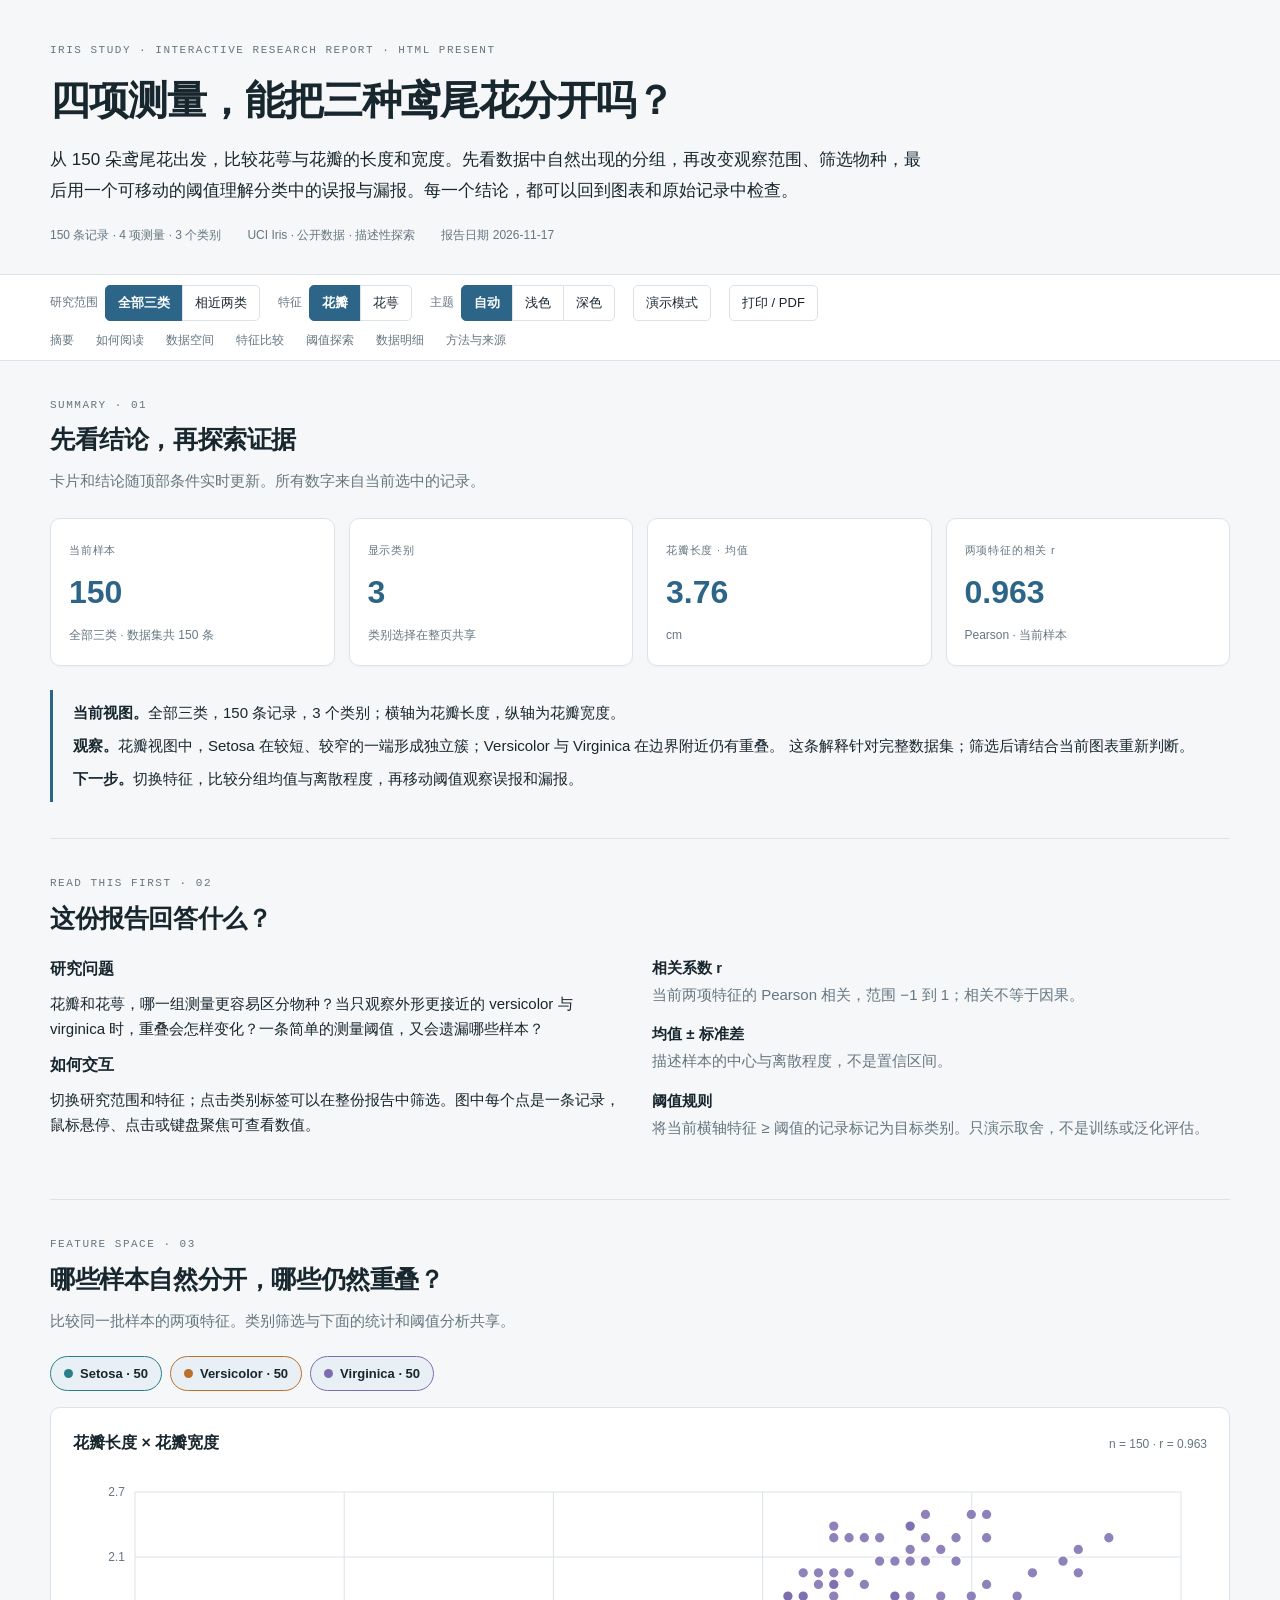
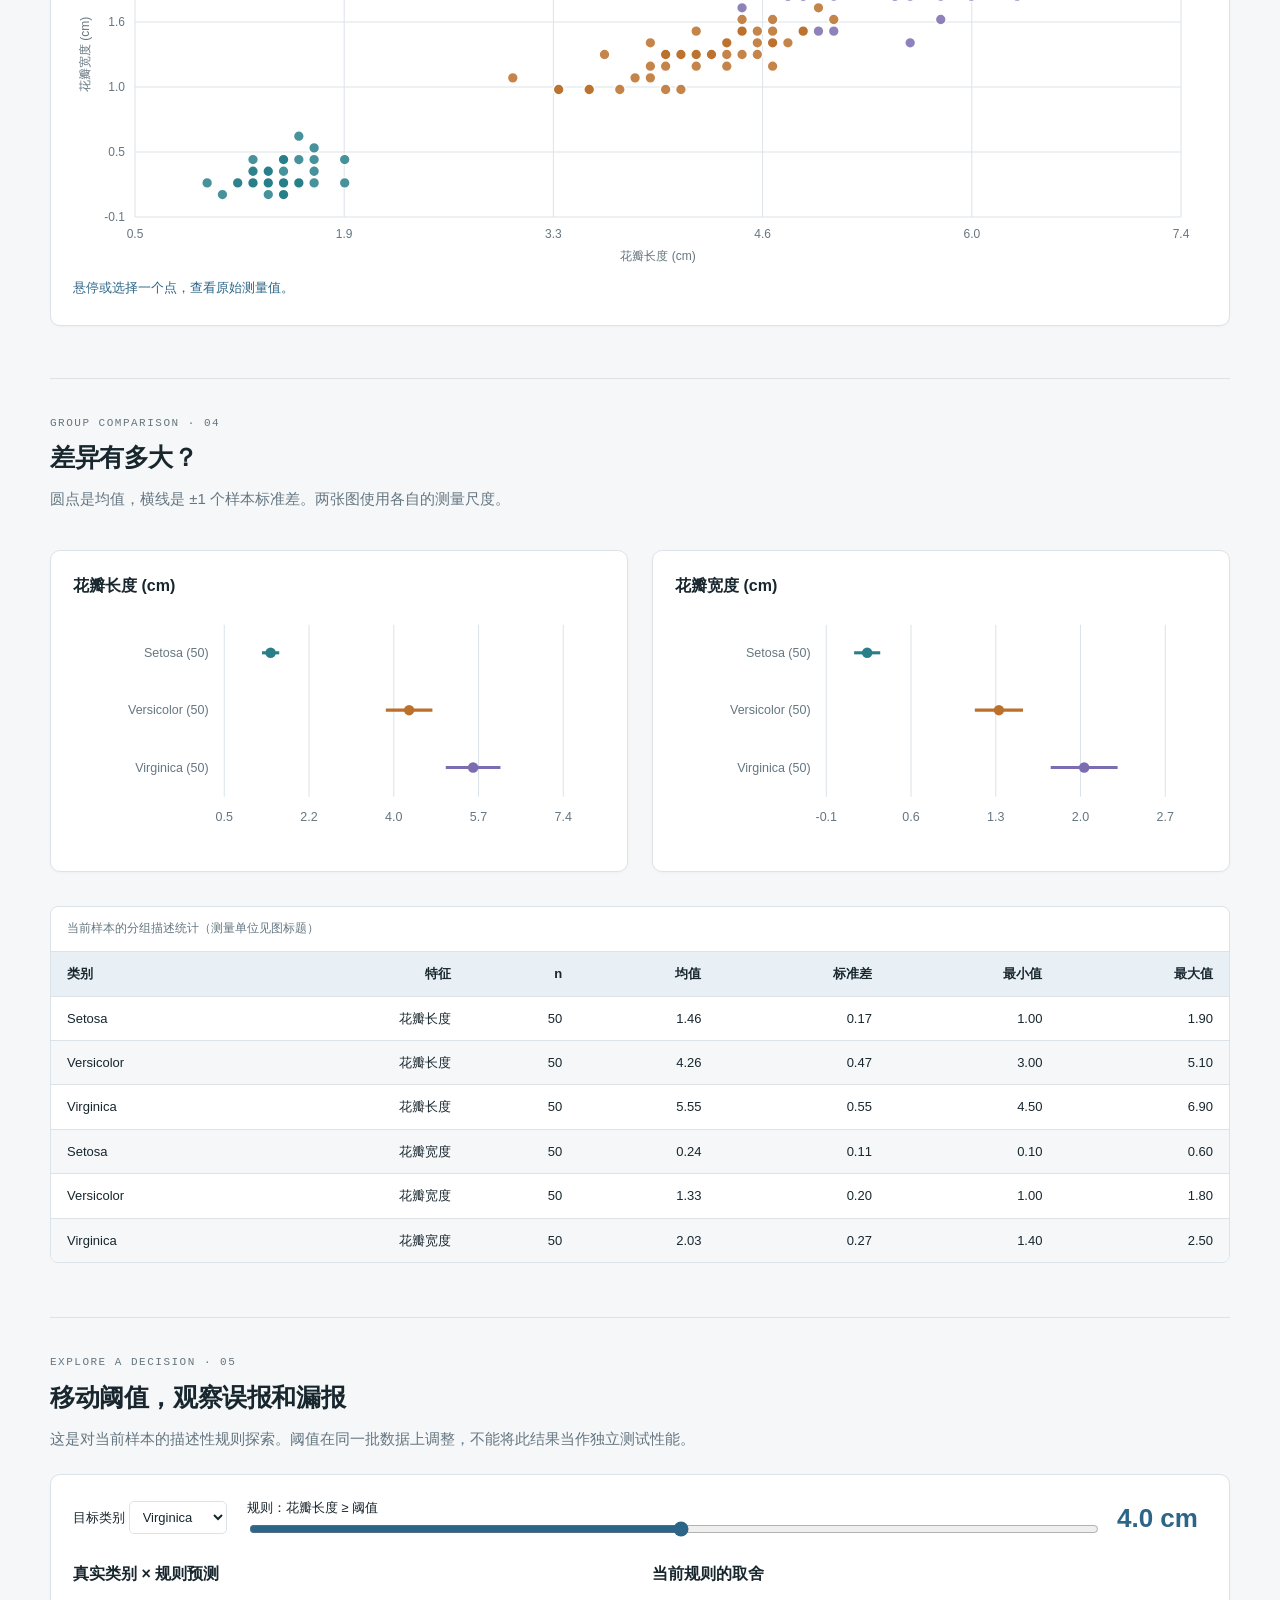
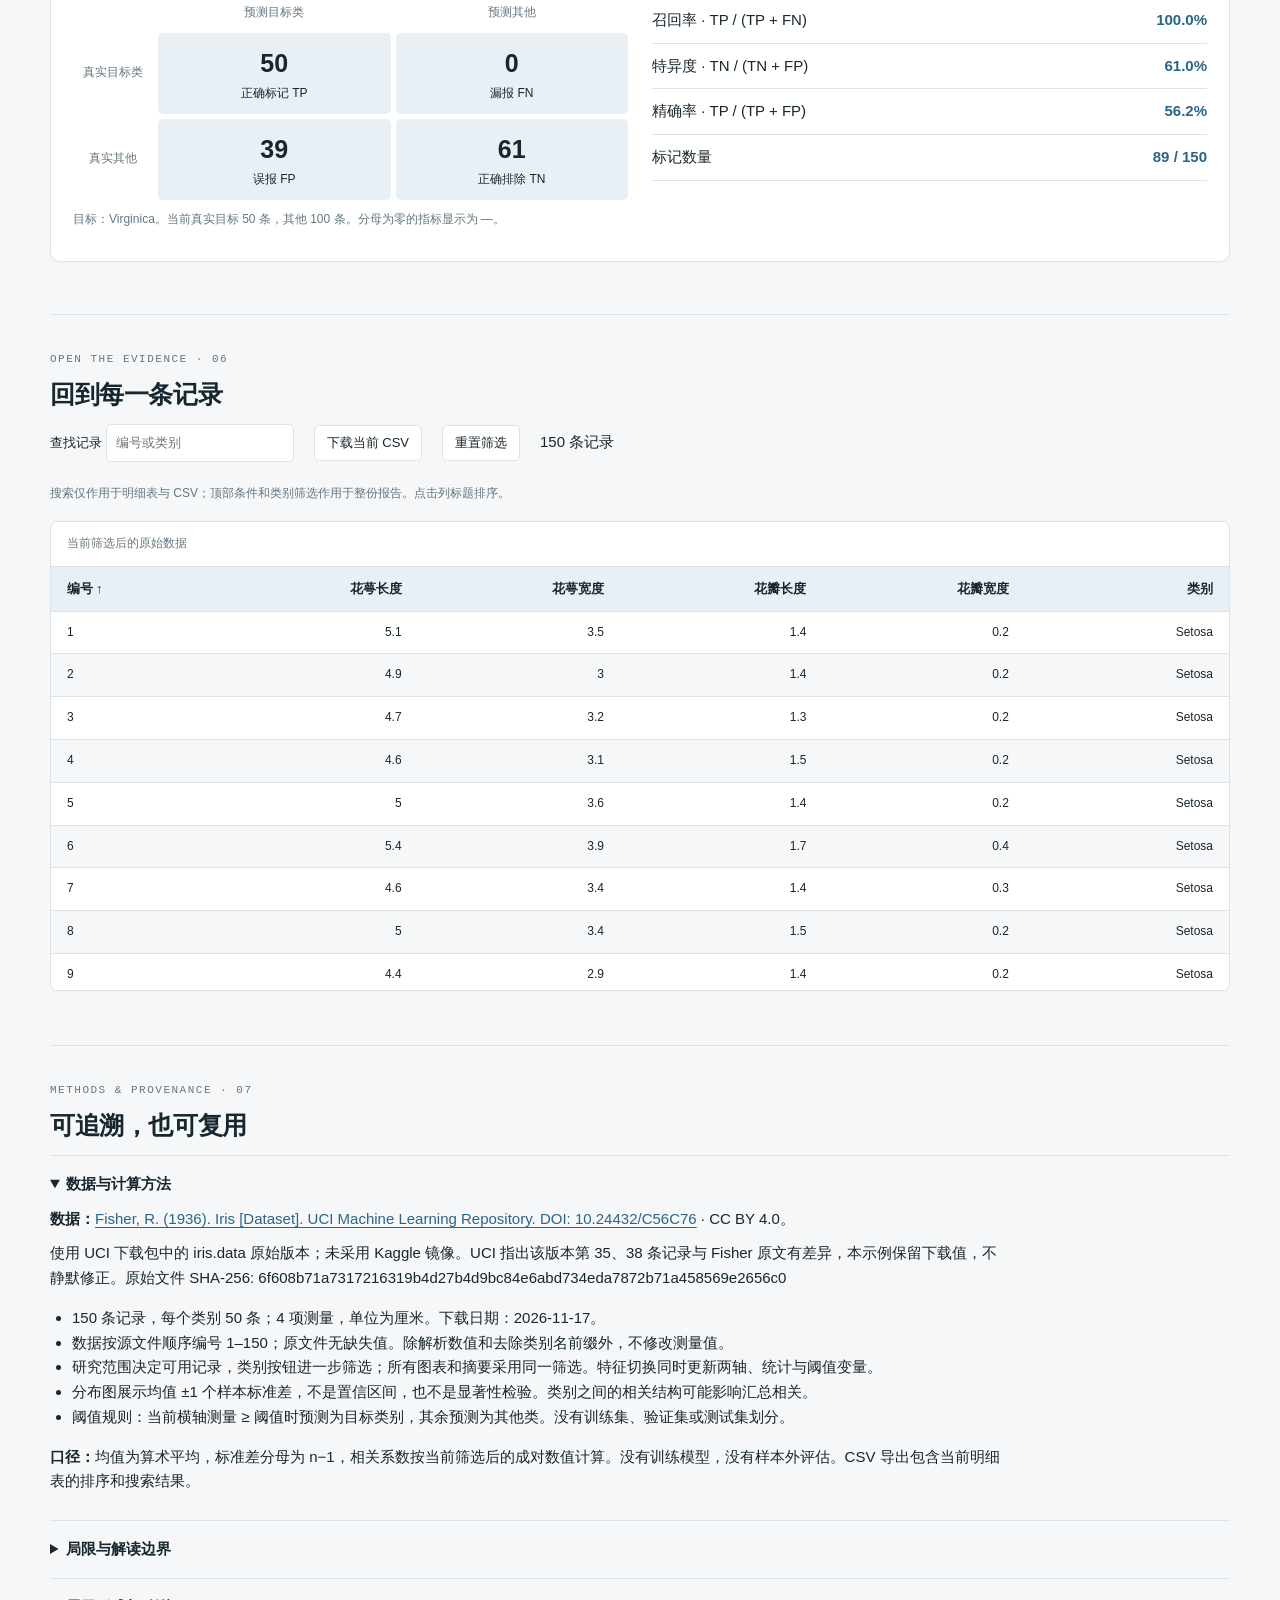
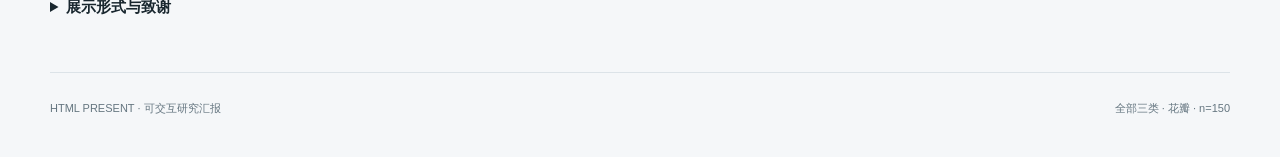
==== index.html @ bba1a4ea "[1.1 HTML Present - Initial] 💻 Add interactive Iris report and reusable skill" ====
<!doctype html>
<html lang="zh-CN" data-theme="light">
  <head>
    <meta charset="utf-8" />
    <meta name="viewport" content="width=device-width,initial-scale=1" />
    <meta name="color-scheme" content="light dark" />
    <title>四项测量，能把三种鸢尾花分开吗？</title>
    <style>
      :root {
  --bg: #f5f7f9;
  --panel: #fff;
  --text: #18262e;
  --muted: #657680;
  --line: #dce3e8;
  --accent: #2c6587;
  --soft: #e9f0f5;
  --shadow: 0 1px 3px #15293608;
  --sticky: 118px;
  color-scheme: light;
}
:root[data-theme="dark"] {
  --bg: #10171c;
  --panel: #18232b;
  --text: #e4edf3;
  --muted: #a3b4c1;
  --line: #33434e;
  --accent: #91c2df;
  --soft: #263e4e;
  --shadow: none;
  color-scheme: dark;
}
* {
  box-sizing: border-box;
}
html {
  scroll-behavior: smooth;
  scroll-padding-top: calc(var(--sticky) + 18px);
}
body {
  margin: 0;
  background: var(--bg);
  color: var(--text);
  font:
    15px/1.65 -apple-system,
    BlinkMacSystemFont,
    "Segoe UI",
    "PingFang SC",
    "Noto Sans CJK SC",
    sans-serif;
}
button,
input,
select {
  font: inherit;
}
button,
a,
input,
select,
summary {
  touch-action: manipulation;
}
button {
  cursor: pointer;
  background: var(--panel);
  color: var(--text);
  border: 1px solid var(--line);
  border-radius: 5px;
  padding: 6px 12px;
  font-size: 13px;
}
button:hover {
  border-color: var(--accent);
  background: var(--soft);
}
button:disabled {
  opacity: 0.45;
  cursor: default;
}
button[aria-pressed="true"] {
  background: var(--accent);
  color: var(--panel);
  border-color: var(--accent);
  font-weight: 650;
}
a {
  color: var(--accent);
  text-underline-offset: 3px;
}
:focus-visible {
  outline: 3px solid var(--accent);
  outline-offset: 4px;
}
.wrap {
  max-width: 1180px;
  width: calc(100% - 80px);
  margin: auto;
}
.hero {
  padding: 42px 0 28px;
}
.eyebrow {
  font:
    11px/1.6 ui-monospace,
    SFMono-Regular,
    Consolas,
    monospace;
  letter-spacing: 1.5px;
  color: var(--muted);
}
h1 {
  font-size: 40px;
  line-height: 1.3;
  letter-spacing: -1px;
  max-width: 920px;
  margin: 14px 0 18px;
  font-weight: 760;
}
h2 {
  font-size: 25px;
  line-height: 1.4;
  margin: 8px 0 12px;
  letter-spacing: -0.4px;
}
h3 {
  font-size: 16px;
  margin: 0 0 10px;
}
p {
  margin: 10px 0;
}
.intro {
  font-size: 17px;
  max-width: 880px;
  line-height: 1.85;
}
.meta {
  display: flex;
  gap: 26px;
  flex-wrap: wrap;
  font-size: 12px;
  color: var(--muted);
  margin-top: 20px;
}
.toolbar {
  position: sticky;
  top: 0;
  z-index: 10;
  background: var(--panel);
  border-block: 1px solid var(--line);
}
.controls {
  display: flex;
  align-items: center;
  gap: 18px;
  flex-wrap: wrap;
  padding: 10px 0 6px;
}
.control {
  display: flex;
  align-items: center;
  gap: 7px;
}
.control > span {
  font-size: 12px;
  color: var(--muted);
  white-space: nowrap;
}
.seg {
  display: inline-flex;
}
.seg button {
  border-radius: 0;
}
.seg button:first-child {
  border-radius: 5px 0 0 5px;
}
.seg button:last-child {
  border-radius: 0 5px 5px 0;
}
.seg button + button {
  margin-left: -1px;
}
nav {
  display: flex;
  gap: 22px;
  overflow-x: auto;
  padding: 4px 0 9px;
}
nav a {
  font-size: 12px;
  color: var(--muted);
  text-decoration: none;
  white-space: nowrap;
}
nav a:hover,
nav a[aria-current] {
  color: var(--accent);
}
section {
  padding: 36px 0;
  border-bottom: 1px solid var(--line);
  scroll-margin-top: 16px;
}
.section-intro {
  color: var(--muted);
  max-width: 840px;
  margin-bottom: 22px;
}
.cards {
  display: grid;
  grid-template-columns: repeat(4, 1fr);
  gap: 14px;
  margin: 24px 0;
}
.card,
.panel {
  background: var(--panel);
  border: 1px solid var(--line);
  border-radius: 10px;
  box-shadow: var(--shadow);
}
.card {
  padding: 18px;
}
.card .label {
  font-size: 11px;
  letter-spacing: 0.8px;
  color: var(--muted);
}
.card strong {
  display: block;
  font-size: 32px;
  line-height: 1.4;
  margin: 8px 0;
  color: var(--accent);
  font-variant-numeric: tabular-nums;
}
.card small {
  font-size: 12px;
  color: var(--muted);
}
.finding {
  border-left: 3px solid var(--accent);
  padding: 3px 20px;
  margin-top: 24px;
}
.finding p {
  margin: 8px 0;
}
.reading-grid,
.two-col {
  display: grid;
  grid-template-columns: 1fr 1fr;
  gap: 24px;
}
.reading-grid > div,
.reading-grid dl {
  margin: 8px 0;
}
dt {
  font-weight: 650;
}
dd {
  margin: 2px 0 15px;
  color: var(--muted);
}
.chips {
  display: flex;
  flex-wrap: wrap;
  gap: 8px;
  margin: 16px 0;
}
.chips button {
  border-radius: 20px;
  padding: 6px 13px;
}
.chips .dot {
  display: inline-block;
  width: 9px;
  height: 9px;
  border-radius: 50%;
  background: var(--category);
  margin-right: 7px;
}
.chips button[aria-pressed="true"] {
  background: var(--soft);
  color: var(--text);
  border-color: var(--category);
}
.chips button[aria-pressed="false"] {
  opacity: 0.55;
}
.panel {
  padding: 22px;
  margin: 16px 0;
}
.panel-head {
  display: flex;
  align-items: baseline;
  justify-content: space-between;
  gap: 12px;
}
.panel-head span,
.note {
  font-size: 12px;
  color: var(--muted);
}
.panel > svg {
  display: block;
  width: 100%;
  height: auto;
}
.chart svg {
  display: block;
  width: 100%;
  height: auto;
  overflow: visible;
}
svg text {
  fill: var(--muted);
  font:
    12px -apple-system,
    BlinkMacSystemFont,
    "Segoe UI",
    sans-serif;
}
svg .grid {
  stroke: var(--line);
  stroke-width: 1;
}
svg .point {
  cursor: pointer;
  stroke: var(--panel);
  stroke-width: 1.5;
  opacity: 0.85;
}
svg .point:hover,
svg .point:focus {
  stroke: var(--text);
  stroke-width: 3;
  opacity: 1;
  outline: none;
}
.point-detail {
  min-height: 26px;
  font-size: 13px;
  color: var(--accent);
  margin-bottom: 0;
}
.table-wrap {
  overflow: auto;
  border: 1px solid var(--line);
  border-radius: 8px;
  margin: 18px 0;
  background: var(--panel);
}
table {
  width: 100%;
  border-collapse: collapse;
  font-size: 13px;
  white-space: nowrap;
  font-variant-numeric: tabular-nums;
}
caption {
  text-align: left;
  padding: 12px 16px;
  color: var(--muted);
  font-size: 12px;
}
th,
td {
  text-align: right;
  padding: 11px 16px;
  border-top: 1px solid var(--line);
}
th:first-child,
td:first-child {
  text-align: left;
}
th {
  background: var(--soft);
  font-weight: 600;
}
tbody tr:nth-child(even) {
  background: var(--bg);
}
th button {
  border: 0;
  background: none;
  padding: 0;
  font-weight: 600;
}
#raw-table tbody {
  font-size: 12px;
}
#data .table-wrap {
  max-height: 470px;
}
#raw-table thead {
  position: sticky;
  top: 0;
}
.threshold-controls,
.data-controls {
  display: flex;
  align-items: center;
  flex-wrap: wrap;
  gap: 20px;
  margin-bottom: 22px;
}
.threshold-controls label,
.data-controls label {
  font-size: 13px;
}
.slider-label {
  flex: 1;
  min-width: 180px;
  display: flex;
  flex-direction: column;
}
input[type="range"] {
  width: 100%;
  accent-color: var(--accent);
}
input[type="search"],
select {
  background: var(--panel);
  color: var(--text);
  border: 1px solid var(--line);
  border-radius: 5px;
  padding: 7px 9px;
  max-width: 100%;
}
output {
  font-size: 26px;
  font-weight: 650;
  color: var(--accent);
  min-width: 90px;
}
.matrix {
  display: grid;
  grid-template-columns: 80px 1fr 1fr;
  gap: 5px;
  font-size: 12px;
  align-items: stretch;
}
.matrix > div {
  padding: 10px;
  text-align: center;
  border-radius: 5px;
  background: var(--soft);
}
.matrix .matrix-label {
  background: none;
  color: var(--muted);
  align-self: center;
  padding: 5px;
}
.matrix strong {
  font-size: 25px;
  display: block;
}
.metric {
  display: flex;
  justify-content: space-between;
  border-bottom: 1px solid var(--line);
  padding: 10px 0;
}
.metric strong {
  font-variant-numeric: tabular-nums;
  color: var(--accent);
}
details {
  border-top: 1px solid var(--line);
  padding: 16px 0;
}
summary {
  cursor: pointer;
  font-weight: 600;
}
details ul {
  padding-left: 22px;
}
#method-content {
  max-width: 950px;
  overflow-wrap: anywhere;
}
footer {
  padding: 26px 0 40px;
  display: flex;
  justify-content: space-between;
  color: var(--muted);
  font-size: 11px;
}
.skip {
  position: fixed;
  left: 20px;
  top: -80px;
  z-index: 50;
  padding: 8px;
  background: var(--panel);
}
.skip:focus {
  top: 10px;
}
.present-nav {
  position: fixed;
  bottom: 14px;
  left: 50%;
  transform: translateX(-50%);
  z-index: 20;
  background: var(--panel);
  border: 1px solid var(--line);
  border-radius: 8px;
  padding: 8px;
  white-space: nowrap;
  box-shadow: 0 2px 12px #0002;
}
.present-nav span {
  margin: 0 12px;
  font-size: 12px;
}
body.present .hero,
body.present footer {
  display: none;
}
body.present section:not(.active-slide) {
  display: none;
}
body.present main {
  padding-bottom: 90px;
}
body.present .active-slide {
  min-height: 75vh;
}
body.present .toolbar {
  position: sticky;
}
body.present h2 {
  font-size: 32px;
}
@media (max-width: 760px) {
  .wrap {
    width: calc(100% - 32px);
  }
  .hero {
    padding: 28px 0 22px;
  }
  h1 {
    font-size: 28px;
    letter-spacing: -0.5px;
  }
  .intro {
    font-size: 15px;
  }
  .meta {
    gap: 6px;
    flex-direction: column;
  }
  .controls {
    gap: 8px 12px;
  }
  .control {
    gap: 6px;
  }
  .control > span {
    font-size: 11px;
  }
  .seg button {
    font-size: 11px;
    padding: 7px 9px;
  }
  .controls > button {
    font-size: 11px;
    padding: 6px 9px;
  }
  nav {
    gap: 18px;
  }
  .cards {
    grid-template-columns: repeat(2, 1fr);
    gap: 10px;
  }
  .card {
    padding: 14px;
  }
  .card strong {
    font-size: 27px;
  }
  .two-col,
  .reading-grid {
    grid-template-columns: 1fr;
    gap: 12px;
  }
  section {
    padding: 28px 0;
  }
  h2 {
    font-size: 22px;
  }
  .panel {
    padding: 14px;
  }
  .panel-head {
    display: block;
  }
  .panel-head span {
    display: block;
    margin-bottom: 12px;
  }
  .threshold-controls {
    gap: 12px;
  }
  .slider-label {
    flex-basis: 65%;
  }
  .matrix {
    grid-template-columns: 60px 1fr 1fr;
  }
  .data-controls {
    gap: 12px;
  }
  footer {
    display: block;
  }
  footer span {
    display: block;
  }
  body.present h2 {
    font-size: 25px;
  }
  .present-nav {
    max-width: calc(100% - 16px);
  }
  .present-nav button {
    font-size: 11px;
    padding: 6px;
  }
  .present-nav span {
    margin: 0 6px;
  }
}
@media (prefers-reduced-motion: reduce) {
  html {
    scroll-behavior: auto;
  }
}
@media print {
  :root,
  :root[data-theme="dark"] {
    --bg: #fff;
    --panel: #fff;
    --text: #18262e;
    --muted: #53636d;
    --line: #dce3e8;
    --accent: #2c6587;
    --soft: #eef3f6;
    color-scheme: light;
  }
  body {
    font-size: 11px;
  }
  .wrap {
    width: 100%;
  }
  .toolbar,
  .present-nav,
  .data-controls,
  button,
  .skip {
    display: none !important;
  }
  body.present .hero,
  body.present footer,
  body.present section:not(.active-slide) {
    display: block;
  }
  section {
    break-inside: avoid;
    padding: 20px 0;
  }
  .panel,
  .card {
    break-inside: avoid;
  }
  .table-wrap,
  #data .table-wrap {
    overflow: visible;
    max-height: none;
  }
  h1 {
    font-size: 28px;
  }
  h2 {
    font-size: 21px;
  }
  .chart {
    max-width: 650px;
  }
  .chips {
    display: none;
  }
  .hero {
    padding-top: 0;
  }
  details {
    display: block;
  }
  details > * {
    display: block !important;
  }
  .present-nav[hidden] {
    display: none !important;
  }
}

    </style>
  </head>
  <body>
    <a class="skip" href="#summary">跳到报告正文</a>
    <header class="hero wrap">
      <div class="eyebrow" id="eyebrow"></div>
      <h1 id="title"></h1>
      <p class="intro" id="intro"></p>
      <div class="meta" id="meta"></div>
    </header>
    <div class="toolbar" id="toolbar">
      <div class="wrap">
        <div class="controls">
          <div class="control">
            <span>研究范围</span>
            <div
              class="seg"
              id="scope"
              role="group"
              aria-label="研究范围"
            ></div>
          </div>
          <div class="control">
            <span>特征</span>
            <div class="seg" id="view" role="group" aria-label="特征"></div>
          </div>
          <div class="control">
            <span>主题</span>
            <div class="seg" id="theme" role="group" aria-label="主题">
              <button data-value="auto" aria-pressed="true">自动</button
              ><button data-value="light" aria-pressed="false">浅色</button
              ><button data-value="dark" aria-pressed="false">深色</button>
            </div>
          </div>
          <button id="present" aria-pressed="false">演示模式</button
          ><button id="print">打印 / PDF</button>
        </div>
        <nav aria-label="报告目录">
          <a href="#summary">摘要</a><a href="#labels">如何阅读</a
          ><a href="#explore">数据空间</a><a href="#distribution">特征比较</a
          ><a href="#threshold">阈值探索</a><a href="#data">数据明细</a
          ><a href="#methods">方法与来源</a>
        </nav>
      </div>
    </div>
    <main class="wrap">
      <section id="summary">
        <div class="eyebrow">SUMMARY · 01</div>
        <h2>先看结论，再探索证据</h2>
        <p class="section-intro">
          卡片和结论随顶部条件实时更新。所有数字来自当前选中的记录。
        </p>
        <div class="cards" id="cards" aria-live="polite"></div>
        <div class="finding" id="findings"></div>
      </section>
      <section id="labels">
        <div class="eyebrow">READ THIS FIRST · 02</div>
        <h2>这份报告回答什么？</h2>
        <div class="reading-grid">
          <div>
            <h3>研究问题</h3>
            <p id="question"></p>
            <h3>如何交互</h3>
            <p>
              切换研究范围和特征；点击类别标签可以在整份报告中筛选。图中每个点是一条记录，鼠标悬停、点击或键盘聚焦可查看数值。
            </p>
          </div>
          <dl>
            <dt>相关系数 r</dt>
            <dd>当前两项特征的 Pearson 相关，范围 −1 到 1；相关不等于因果。</dd>
            <dt>均值 ± 标准差</dt>
            <dd>描述样本的中心与离散程度，不是置信区间。</dd>
            <dt>阈值规则</dt>
            <dd>
              将当前横轴特征 ≥
              阈值的记录标记为目标类别。只演示取舍，不是训练或泛化评估。
            </dd>
          </dl>
        </div>
      </section>
      <section id="explore">
        <div class="eyebrow">FEATURE SPACE · 03</div>
        <h2>哪些样本自然分开，哪些仍然重叠？</h2>
        <p class="section-intro">
          比较同一批样本的两项特征。类别筛选与下面的统计和阈值分析共享。
        </p>
        <div
          class="chips"
          id="category-chips"
          role="group"
          aria-label="类别筛选"
        ></div>
        <div class="panel">
          <div class="panel-head">
            <h3 id="scatter-title"></h3>
            <span id="scatter-count"></span>
          </div>
          <div id="scatter" class="chart"></div>
          <p class="point-detail" id="point-detail" aria-live="polite">
            悬停或选择一个点，查看原始测量值。
          </p>
        </div>
      </section>
      <section id="distribution">
        <div class="eyebrow">GROUP COMPARISON · 04</div>
        <h2>差异有多大？</h2>
        <p class="section-intro">
          圆点是均值，横线是 ±1 个样本标准差。两张图使用各自的测量尺度。
        </p>
        <div class="two-col" id="distributions"></div>
        <div class="table-wrap">
          <table id="stats-table">
            <caption>
              当前样本的分组描述统计
            </caption>
          </table>
        </div>
      </section>
      <section id="threshold">
        <div class="eyebrow">EXPLORE A DECISION · 05</div>
        <h2>移动阈值，观察误报和漏报</h2>
        <p class="section-intro">
          这是对当前样本的描述性规则探索。阈值在同一批数据上调整，不能将此结果当作独立测试性能。
        </p>
        <div class="panel">
          <div class="threshold-controls">
            <label
              >目标类别
              <select id="target"></select></label
            ><label class="slider-label"
              ><span id="threshold-label"></span
              ><input
                id="cutoff"
                type="range"
                aria-label="分类阈值"
                step="0.1" /></label
            ><output id="cutoff-output" for="cutoff"></output>
          </div>
          <div class="two-col">
            <div>
              <h3>真实类别 × 规则预测</h3>
              <div id="matrix"></div>
            </div>
            <div>
              <h3>当前规则的取舍</h3>
              <div id="threshold-metrics" aria-live="polite"></div>
            </div>
          </div>
          <p class="note" id="threshold-note"></p>
        </div>
      </section>
      <section id="data">
        <div class="eyebrow">OPEN THE EVIDENCE · 06</div>
        <h2>回到每一条记录</h2>
        <div class="data-controls">
          <label
            >查找记录
            <input type="search" id="search" placeholder="编号或类别" /></label
          ><button id="download">下载当前 CSV</button
          ><button id="reset">重置筛选</button
          ><span id="row-count" aria-live="polite"></span>
        </div>
        <p class="note">
          搜索仅作用于明细表与
          CSV；顶部条件和类别筛选作用于整份报告。点击列标题排序。
        </p>
        <div class="table-wrap">
          <table id="raw-table">
            <caption>
              当前筛选后的原始数据
            </caption>
            <thead></thead>
            <tbody></tbody>
          </table>
        </div>
      </section>
      <section id="methods">
        <div class="eyebrow">METHODS & PROVENANCE · 07</div>
        <h2>可追溯，也可复用</h2>
        <details open>
          <summary>数据与计算方法</summary>
          <div id="method-content"></div>
        </details>
        <details>
          <summary>局限与解读边界</summary>
          <ul id="limitations"></ul>
        </details>
        <details>
          <summary>展示形式与致谢</summary>
          <p>
            交互研究报告的形式参考
            <a
              href="https://www.guopeiqi.com/projects/202611-ADRD_LLM/20261115_Progress_Report"
              target="_blank"
              rel="noopener"
              >Peiqi Guo 的 NHATS Progress Report</a
            >：问题驱动叙事、固定控制栏、全局联动、图表与方法并置。本页为独立实现，未复制原报告的代码、研究数据或素材。
          </p>
          <p>
            由 HTML Present 生成。一个 HTML 文件即可离线打开；无需服务器或 CDN。
          </p>
        </details>
      </section>
    </main>
    <footer class="wrap">
      <span>HTML PRESENT · 可交互研究汇报</span
      ><span id="footer-context"></span>
    </footer>
    <div class="present-nav" hidden>
      <button id="prev" aria-label="上一节">上一节</button
      ><span id="page-number"></span
      ><button id="next" aria-label="下一节">下一节</button
      ><button id="exit">退出演示</button>
    </div>
    <script id="report-data" type="application/json">
      {"title": "四项测量，能把三种鸢尾花分开吗？", "eyebrow": "IRIS STUDY · INTERACTIVE RESEARCH REPORT · HTML PRESENT", "intro": "从 150 朵鸢尾花出发，比较花萼与花瓣的长度和宽度。先看数据中自然出现的分组，再改变观察范围、筛选物种，最后用一个可移动的阈值理解分类中的误报与漏报。每一个结论，都可以回到图表和原始记录中检查。", "question": "花瓣和花萼，哪一组测量更容易区分物种？当只观察外形更接近的 versicolor 与 virginica 时，重叠会怎样变化？一条简单的测量阈值，又会遗漏哪些样本？", "datasetName": "UCI Iris · 公开数据 · 描述性探索", "date": "2026-11-17", "columns": [{"key": "sepal_length", "label": "花萼长度", "unit": "cm"}, {"key": "sepal_width", "label": "花萼宽度", "unit": "cm"}, {"key": "petal_length", "label": "花瓣长度", "unit": "cm"}, {"key": "petal_width", "label": "花瓣宽度", "unit": "cm"}], "categories": [{"id": "setosa", "label": "Setosa", "color": "#287f8a"}, {"id": "versicolor", "label": "Versicolor", "color": "#bb702b"}, {"id": "virginica", "label": "Virginica", "color": "#7c6db0"}], "scopes": [{"label": "全部三类", "categories": ["setosa", "versicolor", "virginica"]}, {"label": "相近两类", "categories": ["versicolor", "virginica"]}], "views": [{"label": "花瓣", "x": "petal_length", "y": "petal_width", "observation": "花瓣视图中，Setosa 在较短、较窄的一端形成独立簇；Versicolor 与 Virginica 在边界附近仍有重叠。"}, {"label": "花萼", "x": "sepal_length", "y": "sepal_width", "observation": "花萼视图中，多类样本的测量范围发生重叠；单看两项花萼测量，很难找到完全无误的分界。"}], "target": "virginica", "source": {"url": "https://archive.ics.uci.edu/dataset/53/iris", "citation": "Fisher, R. (1936). Iris [Dataset]. UCI Machine Learning Repository. DOI: 10.24432/C56C76", "license": "CC BY 4.0", "note": "使用 UCI 下载包中的 iris.data 原始版本；未采用 Kaggle 镜像。UCI 指出该版本第 35、38 条记录与 Fisher 原文有差异，本示例保留下载值，不静默修正。原始文件 SHA-256: 6f608b71a7317216319b4d27b4d9bc84e6abd734eda7872b71a458569e2656c0"}, "methods": ["150 条记录，每个类别 50 条；4 项测量，单位为厘米。下载日期：2026-11-17。", "数据按源文件顺序编号 1–150；原文件无缺失值。除解析数值和去除类别名前缀外，不修改测量值。", "研究范围决定可用记录，类别按钮进一步筛选；所有图表和摘要采用同一筛选。特征切换同时更新两轴、统计与阈值变量。", "分布图展示均值 ±1 个样本标准差，不是置信区间，也不是显著性检验。类别之间的相关结构可能影响汇总相关。", "阈值规则：当前横轴测量 ≥ 阈值时预测为目标类别，其余预测为其他类。没有训练集、验证集或测试集划分。"], "limitations": ["这是一个小型、经典教学数据集，不代表真实部署中的样本多样性。", "交互中调节阈值后得到的指标是同样本描述，不能解释为模型的泛化性能。", "散点可能重叠；同坐标的记录可以通过下方原始数据表检查。", "过滤到单一类别时，部分指标分母为零，显示 —；样本量不足或特征为常数时，相关系数同样显示 —。"], "rows": [{"id": 1, "sepal_length": 5.1, "sepal_width": 3.5, "petal_length": 1.4, "petal_width": 0.2, "category": "setosa"}, {"id": 2, "sepal_length": 4.9, "sepal_width": 3.0, "petal_length": 1.4, "petal_width": 0.2, "category": "setosa"}, {"id": 3, "sepal_length": 4.7, "sepal_width": 3.2, "petal_length": 1.3, "petal_width": 0.2, "category": "setosa"}, {"id": 4, "sepal_length": 4.6, "sepal_width": 3.1, "petal_length": 1.5, "petal_width": 0.2, "category": "setosa"}, {"id": 5, "sepal_length": 5.0, "sepal_width": 3.6, "petal_length": 1.4, "petal_width": 0.2, "category": "setosa"}, {"id": 6, "sepal_length": 5.4, "sepal_width": 3.9, "petal_length": 1.7, "petal_width": 0.4, "category": "setosa"}, {"id": 7, "sepal_length": 4.6, "sepal_width": 3.4, "petal_length": 1.4, "petal_width": 0.3, "category": "setosa"}, {"id": 8, "sepal_length": 5.0, "sepal_width": 3.4, "petal_length": 1.5, "petal_width": 0.2, "category": "setosa"}, {"id": 9, "sepal_length": 4.4, "sepal_width": 2.9, "petal_length": 1.4, "petal_width": 0.2, "category": "setosa"}, {"id": 10, "sepal_length": 4.9, "sepal_width": 3.1, "petal_length": 1.5, "petal_width": 0.1, "category": "setosa"}, {"id": 11, "sepal_length": 5.4, "sepal_width": 3.7, "petal_length": 1.5, "petal_width": 0.2, "category": "setosa"}, {"id": 12, "sepal_length": 4.8, "sepal_width": 3.4, "petal_length": 1.6, "petal_width": 0.2, "category": "setosa"}, {"id": 13, "sepal_length": 4.8, "sepal_width": 3.0, "petal_length": 1.4, "petal_width": 0.1, "category": "setosa"}, {"id": 14, "sepal_length": 4.3, "sepal_width": 3.0, "petal_length": 1.1, "petal_width": 0.1, "category": "setosa"}, {"id": 15, "sepal_length": 5.8, "sepal_width": 4.0, "petal_length": 1.2, "petal_width": 0.2, "category": "setosa"}, {"id": 16, "sepal_length": 5.7, "sepal_width": 4.4, "petal_length": 1.5, "petal_width": 0.4, "category": "setosa"}, {"id": 17, "sepal_length": 5.4, "sepal_width": 3.9, "petal_length": 1.3, "petal_width": 0.4, "category": "setosa"}, {"id": 18, "sepal_length": 5.1, "sepal_width": 3.5, "petal_length": 1.4, "petal_width": 0.3, "category": "setosa"}, {"id": 19, "sepal_length": 5.7, "sepal_width": 3.8, "petal_length": 1.7, "petal_width": 0.3, "category": "setosa"}, {"id": 20, "sepal_length": 5.1, "sepal_width": 3.8, "petal_length": 1.5, "petal_width": 0.3, "category": "setosa"}, {"id": 21, "sepal_length": 5.4, "sepal_width": 3.4, "petal_length": 1.7, "petal_width": 0.2, "category": "setosa"}, {"id": 22, "sepal_length": 5.1, "sepal_width": 3.7, "petal_length": 1.5, "petal_width": 0.4, "category": "setosa"}, {"id": 23, "sepal_length": 4.6, "sepal_width": 3.6, "petal_length": 1.0, "petal_width": 0.2, "category": "setosa"}, {"id": 24, "sepal_length": 5.1, "sepal_width": 3.3, "petal_length": 1.7, "petal_width": 0.5, "category": "setosa"}, {"id": 25, "sepal_length": 4.8, "sepal_width": 3.4, "petal_length": 1.9, "petal_width": 0.2, "category": "setosa"}, {"id": 26, "sepal_length": 5.0, "sepal_width": 3.0, "petal_length": 1.6, "petal_width": 0.2, "category": "setosa"}, {"id": 27, "sepal_length": 5.0, "sepal_width": 3.4, "petal_length": 1.6, "petal_width": 0.4, "category": "setosa"}, {"id": 28, "sepal_length": 5.2, "sepal_width": 3.5, "petal_length": 1.5, "petal_width": 0.2, "category": "setosa"}, {"id": 29, "sepal_length": 5.2, "sepal_width": 3.4, "petal_length": 1.4, "petal_width": 0.2, "category": "setosa"}, {"id": 30, "sepal_length": 4.7, "sepal_width": 3.2, "petal_length": 1.6, "petal_width": 0.2, "category": "setosa"}, {"id": 31, "sepal_length": 4.8, "sepal_width": 3.1, "petal_length": 1.6, "petal_width": 0.2, "category": "setosa"}, {"id": 32, "sepal_length": 5.4, "sepal_width": 3.4, "petal_length": 1.5, "petal_width": 0.4, "category": "setosa"}, {"id": 33, "sepal_length": 5.2, "sepal_width": 4.1, "petal_length": 1.5, "petal_width": 0.1, "category": "setosa"}, {"id": 34, "sepal_length": 5.5, "sepal_width": 4.2, "petal_length": 1.4, "petal_width": 0.2, "category": "setosa"}, {"id": 35, "sepal_length": 4.9, "sepal_width": 3.1, "petal_length": 1.5, "petal_width": 0.1, "category": "setosa"}, {"id": 36, "sepal_length": 5.0, "sepal_width": 3.2, "petal_length": 1.2, "petal_width": 0.2, "category": "setosa"}, {"id": 37, "sepal_length": 5.5, "sepal_width": 3.5, "petal_length": 1.3, "petal_width": 0.2, "category": "setosa"}, {"id": 38, "sepal_length": 4.9, "sepal_width": 3.1, "petal_length": 1.5, "petal_width": 0.1, "category": "setosa"}, {"id": 39, "sepal_length": 4.4, "sepal_width": 3.0, "petal_length": 1.3, "petal_width": 0.2, "category": "setosa"}, {"id": 40, "sepal_length": 5.1, "sepal_width": 3.4, "petal_length": 1.5, "petal_width": 0.2, "category": "setosa"}, {"id": 41, "sepal_length": 5.0, "sepal_width": 3.5, "petal_length": 1.3, "petal_width": 0.3, "category": "setosa"}, {"id": 42, "sepal_length": 4.5, "sepal_width": 2.3, "petal_length": 1.3, "petal_width": 0.3, "category": "setosa"}, {"id": 43, "sepal_length": 4.4, "sepal_width": 3.2, "petal_length": 1.3, "petal_width": 0.2, "category": "setosa"}, {"id": 44, "sepal_length": 5.0, "sepal_width": 3.5, "petal_length": 1.6, "petal_width": 0.6, "category": "setosa"}, {"id": 45, "sepal_length": 5.1, "sepal_width": 3.8, "petal_length": 1.9, "petal_width": 0.4, "category": "setosa"}, {"id": 46, "sepal_length": 4.8, "sepal_width": 3.0, "petal_length": 1.4, "petal_width": 0.3, "category": "setosa"}, {"id": 47, "sepal_length": 5.1, "sepal_width": 3.8, "petal_length": 1.6, "petal_width": 0.2, "category": "setosa"}, {"id": 48, "sepal_length": 4.6, "sepal_width": 3.2, "petal_length": 1.4, "petal_width": 0.2, "category": "setosa"}, {"id": 49, "sepal_length": 5.3, "sepal_width": 3.7, "petal_length": 1.5, "petal_width": 0.2, "category": "setosa"}, {"id": 50, "sepal_length": 5.0, "sepal_width": 3.3, "petal_length": 1.4, "petal_width": 0.2, "category": "setosa"}, {"id": 51, "sepal_length": 7.0, "sepal_width": 3.2, "petal_length": 4.7, "petal_width": 1.4, "category": "versicolor"}, {"id": 52, "sepal_length": 6.4, "sepal_width": 3.2, "petal_length": 4.5, "petal_width": 1.5, "category": "versicolor"}, {"id": 53, "sepal_length": 6.9, "sepal_width": 3.1, "petal_length": 4.9, "petal_width": 1.5, "category": "versicolor"}, {"id": 54, "sepal_length": 5.5, "sepal_width": 2.3, "petal_length": 4.0, "petal_width": 1.3, "category": "versicolor"}, {"id": 55, "sepal_length": 6.5, "sepal_width": 2.8, "petal_length": 4.6, "petal_width": 1.5, "category": "versicolor"}, {"id": 56, "sepal_length": 5.7, "sepal_width": 2.8, "petal_length": 4.5, "petal_width": 1.3, "category": "versicolor"}, {"id": 57, "sepal_length": 6.3, "sepal_width": 3.3, "petal_length": 4.7, "petal_width": 1.6, "category": "versicolor"}, {"id": 58, "sepal_length": 4.9, "sepal_width": 2.4, "petal_length": 3.3, "petal_width": 1.0, "category": "versicolor"}, {"id": 59, "sepal_length": 6.6, "sepal_width": 2.9, "petal_length": 4.6, "petal_width": 1.3, "category": "versicolor"}, {"id": 60, "sepal_length": 5.2, "sepal_width": 2.7, "petal_length": 3.9, "petal_width": 1.4, "category": "versicolor"}, {"id": 61, "sepal_length": 5.0, "sepal_width": 2.0, "petal_length": 3.5, "petal_width": 1.0, "category": "versicolor"}, {"id": 62, "sepal_length": 5.9, "sepal_width": 3.0, "petal_length": 4.2, "petal_width": 1.5, "category": "versicolor"}, {"id": 63, "sepal_length": 6.0, "sepal_width": 2.2, "petal_length": 4.0, "petal_width": 1.0, "category": "versicolor"}, {"id": 64, "sepal_length": 6.1, "sepal_width": 2.9, "petal_length": 4.7, "petal_width": 1.4, "category": "versicolor"}, {"id": 65, "sepal_length": 5.6, "sepal_width": 2.9, "petal_length": 3.6, "petal_width": 1.3, "category": "versicolor"}, {"id": 66, "sepal_length": 6.7, "sepal_width": 3.1, "petal_length": 4.4, "petal_width": 1.4, "category": "versicolor"}, {"id": 67, "sepal_length": 5.6, "sepal_width": 3.0, "petal_length": 4.5, "petal_width": 1.5, "category": "versicolor"}, {"id": 68, "sepal_length": 5.8, "sepal_width": 2.7, "petal_length": 4.1, "petal_width": 1.0, "category": "versicolor"}, {"id": 69, "sepal_length": 6.2, "sepal_width": 2.2, "petal_length": 4.5, "petal_width": 1.5, "category": "versicolor"}, {"id": 70, "sepal_length": 5.6, "sepal_width": 2.5, "petal_length": 3.9, "petal_width": 1.1, "category": "versicolor"}, {"id": 71, "sepal_length": 5.9, "sepal_width": 3.2, "petal_length": 4.8, "petal_width": 1.8, "category": "versicolor"}, {"id": 72, "sepal_length": 6.1, "sepal_width": 2.8, "petal_length": 4.0, "petal_width": 1.3, "category": "versicolor"}, {"id": 73, "sepal_length": 6.3, "sepal_width": 2.5, "petal_length": 4.9, "petal_width": 1.5, "category": "versicolor"}, {"id": 74, "sepal_length": 6.1, "sepal_width": 2.8, "petal_length": 4.7, "petal_width": 1.2, "category": "versicolor"}, {"id": 75, "sepal_length": 6.4, "sepal_width": 2.9, "petal_length": 4.3, "petal_width": 1.3, "category": "versicolor"}, {"id": 76, "sepal_length": 6.6, "sepal_width": 3.0, "petal_length": 4.4, "petal_width": 1.4, "category": "versicolor"}, {"id": 77, "sepal_length": 6.8, "sepal_width": 2.8, "petal_length": 4.8, "petal_width": 1.4, "category": "versicolor"}, {"id": 78, "sepal_length": 6.7, "sepal_width": 3.0, "petal_length": 5.0, "petal_width": 1.7, "category": "versicolor"}, {"id": 79, "sepal_length": 6.0, "sepal_width": 2.9, "petal_length": 4.5, "petal_width": 1.5, "category": "versicolor"}, {"id": 80, "sepal_length": 5.7, "sepal_width": 2.6, "petal_length": 3.5, "petal_width": 1.0, "category": "versicolor"}, {"id": 81, "sepal_length": 5.5, "sepal_width": 2.4, "petal_length": 3.8, "petal_width": 1.1, "category": "versicolor"}, {"id": 82, "sepal_length": 5.5, "sepal_width": 2.4, "petal_length": 3.7, "petal_width": 1.0, "category": "versicolor"}, {"id": 83, "sepal_length": 5.8, "sepal_width": 2.7, "petal_length": 3.9, "petal_width": 1.2, "category": "versicolor"}, {"id": 84, "sepal_length": 6.0, "sepal_width": 2.7, "petal_length": 5.1, "petal_width": 1.6, "category": "versicolor"}, {"id": 85, "sepal_length": 5.4, "sepal_width": 3.0, "petal_length": 4.5, "petal_width": 1.5, "category": "versicolor"}, {"id": 86, "sepal_length": 6.0, "sepal_width": 3.4, "petal_length": 4.5, "petal_width": 1.6, "category": "versicolor"}, {"id": 87, "sepal_length": 6.7, "sepal_width": 3.1, "petal_length": 4.7, "petal_width": 1.5, "category": "versicolor"}, {"id": 88, "sepal_length": 6.3, "sepal_width": 2.3, "petal_length": 4.4, "petal_width": 1.3, "category": "versicolor"}, {"id": 89, "sepal_length": 5.6, "sepal_width": 3.0, "petal_length": 4.1, "petal_width": 1.3, "category": "versicolor"}, {"id": 90, "sepal_length": 5.5, "sepal_width": 2.5, "petal_length": 4.0, "petal_width": 1.3, "category": "versicolor"}, {"id": 91, "sepal_length": 5.5, "sepal_width": 2.6, "petal_length": 4.4, "petal_width": 1.2, "category": "versicolor"}, {"id": 92, "sepal_length": 6.1, "sepal_width": 3.0, "petal_length": 4.6, "petal_width": 1.4, "category": "versicolor"}, {"id": 93, "sepal_length": 5.8, "sepal_width": 2.6, "petal_length": 4.0, "petal_width": 1.2, "category": "versicolor"}, {"id": 94, "sepal_length": 5.0, "sepal_width": 2.3, "petal_length": 3.3, "petal_width": 1.0, "category": "versicolor"}, {"id": 95, "sepal_length": 5.6, "sepal_width": 2.7, "petal_length": 4.2, "petal_width": 1.3, "category": "versicolor"}, {"id": 96, "sepal_length": 5.7, "sepal_width": 3.0, "petal_length": 4.2, "petal_width": 1.2, "category": "versicolor"}, {"id": 97, "sepal_length": 5.7, "sepal_width": 2.9, "petal_length": 4.2, "petal_width": 1.3, "category": "versicolor"}, {"id": 98, "sepal_length": 6.2, "sepal_width": 2.9, "petal_length": 4.3, "petal_width": 1.3, "category": "versicolor"}, {"id": 99, "sepal_length": 5.1, "sepal_width": 2.5, "petal_length": 3.0, "petal_width": 1.1, "category": "versicolor"}, {"id": 100, "sepal_length": 5.7, "sepal_width": 2.8, "petal_length": 4.1, "petal_width": 1.3, "category": "versicolor"}, {"id": 101, "sepal_length": 6.3, "sepal_width": 3.3, "petal_length": 6.0, "petal_width": 2.5, "category": "virginica"}, {"id": 102, "sepal_length": 5.8, "sepal_width": 2.7, "petal_length": 5.1, "petal_width": 1.9, "category": "virginica"}, {"id": 103, "sepal_length": 7.1, "sepal_width": 3.0, "petal_length": 5.9, "petal_width": 2.1, "category": "virginica"}, {"id": 104, "sepal_length": 6.3, "sepal_width": 2.9, "petal_length": 5.6, "petal_width": 1.8, "category": "virginica"}, {"id": 105, "sepal_length": 6.5, "sepal_width": 3.0, "petal_length": 5.8, "petal_width": 2.2, "category": "virginica"}, {"id": 106, "sepal_length": 7.6, "sepal_width": 3.0, "petal_length": 6.6, "petal_width": 2.1, "category": "virginica"}, {"id": 107, "sepal_length": 4.9, "sepal_width": 2.5, "petal_length": 4.5, "petal_width": 1.7, "category": "virginica"}, {"id": 108, "sepal_length": 7.3, "sepal_width": 2.9, "petal_length": 6.3, "petal_width": 1.8, "category": "virginica"}, {"id": 109, "sepal_length": 6.7, "sepal_width": 2.5, "petal_length": 5.8, "petal_width": 1.8, "category": "virginica"}, {"id": 110, "sepal_length": 7.2, "sepal_width": 3.6, "petal_length": 6.1, "petal_width": 2.5, "category": "virginica"}, {"id": 111, "sepal_length": 6.5, "sepal_width": 3.2, "petal_length": 5.1, "petal_width": 2.0, "category": "virginica"}, {"id": 112, "sepal_length": 6.4, "sepal_width": 2.7, "petal_length": 5.3, "petal_width": 1.9, "category": "virginica"}, {"id": 113, "sepal_length": 6.8, "sepal_width": 3.0, "petal_length": 5.5, "petal_width": 2.1, "category": "virginica"}, {"id": 114, "sepal_length": 5.7, "sepal_width": 2.5, "petal_length": 5.0, "petal_width": 2.0, "category": "virginica"}, {"id": 115, "sepal_length": 5.8, "sepal_width": 2.8, "petal_length": 5.1, "petal_width": 2.4, "category": "virginica"}, {"id": 116, "sepal_length": 6.4, "sepal_width": 3.2, "petal_length": 5.3, "petal_width": 2.3, "category": "virginica"}, {"id": 117, "sepal_length": 6.5, "sepal_width": 3.0, "petal_length": 5.5, "petal_width": 1.8, "category": "virginica"}, {"id": 118, "sepal_length": 7.7, "sepal_width": 3.8, "petal_length": 6.7, "petal_width": 2.2, "category": "virginica"}, {"id": 119, "sepal_length": 7.7, "sepal_width": 2.6, "petal_length": 6.9, "petal_width": 2.3, "category": "virginica"}, {"id": 120, "sepal_length": 6.0, "sepal_width": 2.2, "petal_length": 5.0, "petal_width": 1.5, "category": "virginica"}, {"id": 121, "sepal_length": 6.9, "sepal_width": 3.2, "petal_length": 5.7, "petal_width": 2.3, "category": "virginica"}, {"id": 122, "sepal_length": 5.6, "sepal_width": 2.8, "petal_length": 4.9, "petal_width": 2.0, "category": "virginica"}, {"id": 123, "sepal_length": 7.7, "sepal_width": 2.8, "petal_length": 6.7, "petal_width": 2.0, "category": "virginica"}, {"id": 124, "sepal_length": 6.3, "sepal_width": 2.7, "petal_length": 4.9, "petal_width": 1.8, "category": "virginica"}, {"id": 125, "sepal_length": 6.7, "sepal_width": 3.3, "petal_length": 5.7, "petal_width": 2.1, "category": "virginica"}, {"id": 126, "sepal_length": 7.2, "sepal_width": 3.2, "petal_length": 6.0, "petal_width": 1.8, "category": "virginica"}, {"id": 127, "sepal_length": 6.2, "sepal_width": 2.8, "petal_length": 4.8, "petal_width": 1.8, "category": "virginica"}, {"id": 128, "sepal_length": 6.1, "sepal_width": 3.0, "petal_length": 4.9, "petal_width": 1.8, "category": "virginica"}, {"id": 129, "sepal_length": 6.4, "sepal_width": 2.8, "petal_length": 5.6, "petal_width": 2.1, "category": "virginica"}, {"id": 130, "sepal_length": 7.2, "sepal_width": 3.0, "petal_length": 5.8, "petal_width": 1.6, "category": "virginica"}, {"id": 131, "sepal_length": 7.4, "sepal_width": 2.8, "petal_length": 6.1, "petal_width": 1.9, "category": "virginica"}, {"id": 132, "sepal_length": 7.9, "sepal_width": 3.8, "petal_length": 6.4, "petal_width": 2.0, "category": "virginica"}, {"id": 133, "sepal_length": 6.4, "sepal_width": 2.8, "petal_length": 5.6, "petal_width": 2.2, "category": "virginica"}, {"id": 134, "sepal_length": 6.3, "sepal_width": 2.8, "petal_length": 5.1, "petal_width": 1.5, "category": "virginica"}, {"id": 135, "sepal_length": 6.1, "sepal_width": 2.6, "petal_length": 5.6, "petal_width": 1.4, "category": "virginica"}, {"id": 136, "sepal_length": 7.7, "sepal_width": 3.0, "petal_length": 6.1, "petal_width": 2.3, "category": "virginica"}, {"id": 137, "sepal_length": 6.3, "sepal_width": 3.4, "petal_length": 5.6, "petal_width": 2.4, "category": "virginica"}, {"id": 138, "sepal_length": 6.4, "sepal_width": 3.1, "petal_length": 5.5, "petal_width": 1.8, "category": "virginica"}, {"id": 139, "sepal_length": 6.0, "sepal_width": 3.0, "petal_length": 4.8, "petal_width": 1.8, "category": "virginica"}, {"id": 140, "sepal_length": 6.9, "sepal_width": 3.1, "petal_length": 5.4, "petal_width": 2.1, "category": "virginica"}, {"id": 141, "sepal_length": 6.7, "sepal_width": 3.1, "petal_length": 5.6, "petal_width": 2.4, "category": "virginica"}, {"id": 142, "sepal_length": 6.9, "sepal_width": 3.1, "petal_length": 5.1, "petal_width": 2.3, "category": "virginica"}, {"id": 143, "sepal_length": 5.8, "sepal_width": 2.7, "petal_length": 5.1, "petal_width": 1.9, "category": "virginica"}, {"id": 144, "sepal_length": 6.8, "sepal_width": 3.2, "petal_length": 5.9, "petal_width": 2.3, "category": "virginica"}, {"id": 145, "sepal_length": 6.7, "sepal_width": 3.3, "petal_length": 5.7, "petal_width": 2.5, "category": "virginica"}, {"id": 146, "sepal_length": 6.7, "sepal_width": 3.0, "petal_length": 5.2, "petal_width": 2.3, "category": "virginica"}, {"id": 147, "sepal_length": 6.3, "sepal_width": 2.5, "petal_length": 5.0, "petal_width": 1.9, "category": "virginica"}, {"id": 148, "sepal_length": 6.5, "sepal_width": 3.0, "petal_length": 5.2, "petal_width": 2.0, "category": "virginica"}, {"id": 149, "sepal_length": 6.2, "sepal_width": 3.4, "petal_length": 5.4, "petal_width": 2.3, "category": "virginica"}, {"id": 150, "sepal_length": 5.9, "sepal_width": 3.0, "petal_length": 5.1, "petal_width": 1.8, "category": "virginica"}]}
    </script>
    <script>
      "use strict";
const D = JSON.parse(document.getElementById("report-data").textContent);
const $ = (id) => document.getElementById(id);
const esc = (value) =>
  String(value).replace(
    /[&<>"']/g,
    (c) =>
      ({ "&": "&amp;", "<": "&lt;", ">": "&gt;", '"': "&quot;", "'": "&#39;" })[
        c
      ],
  );
const fmt = (n, d = 2) => (Number.isFinite(n) ? n.toFixed(d) : "—");
const pct = (n) => (Number.isFinite(n) ? `${(n * 100).toFixed(1)}%` : "—");
const mean = (a) => (a.length ? a.reduce((s, v) => s + v, 0) / a.length : NaN);
const sd = (a) =>
  a.length > 1
    ? Math.sqrt(a.reduce((s, v) => s + (v - mean(a)) ** 2, 0) / (a.length - 1))
    : NaN;
const corr = (rows, x, y) => {
  const a = mean(rows.map((r) => r[x])),
    b = mean(rows.map((r) => r[y]));
  let n = 0,
    dx = 0,
    dy = 0;
  for (const r of rows) {
    n += (r[x] - a) * (r[y] - b);
    dx += (r[x] - a) ** 2;
    dy += (r[y] - b) ** 2;
  }
  return dx && dy ? n / Math.sqrt(dx * dy) : NaN;
};
let state = {
  scope: 0,
  view: 0,
  categories: new Set(D.categories.map((c) => c.id)),
  target: D.target,
  cutoff: null,
  sort: "id",
  direction: 1,
  theme: "auto",
  slide: 0,
  present: false,
};
const feature = (key) => D.columns.find((c) => c.key === key);
const category = (id) => D.categories.find((c) => c.id === id);
const scopeRows = () =>
  D.rows.filter((r) => D.scopes[state.scope].categories.includes(r.category));
const rows = () => scopeRows().filter((r) => state.categories.has(r.category));
const currentView = () => D.views[state.view];
const label = (key) =>
  `${feature(key).label}${feature(key).unit ? " (" + feature(key).unit + ")" : ""}`;
function groupButtons(id, items, selected) {
  $(id).innerHTML = items
    .map(
      (v, i) =>
        `<button data-value="${i}" aria-pressed="${i === selected}">${esc(v.label)}</button>`,
    )
    .join("");
}
function card(label, value, note) {
  return `<div class="card"><span class="label">${esc(label)}</span><strong>${esc(value)}</strong><small>${esc(note)}</small></div>`;
}
function axes(w, h, xLabel, yLabel, xMin, xMax, yMin, yMax) {
  const l = 62,
    r = w - 26,
    t = 25,
    b = h - 50;
  let s = "";
  for (let i = 0; i <= 5; i++) {
    let x = l + ((r - l) * i) / 5,
      y = b - ((b - t) * i) / 5;
    s += `<line class="grid" x1="${x}" x2="${x}" y1="${t}" y2="${b}"/><line class="grid" x1="${l}" x2="${r}" y1="${y}" y2="${y}"/><text x="${x}" y="${b + 21}" text-anchor="middle">${fmt(xMin + ((xMax - xMin) * i) / 5, 1)}</text><text x="${l - 10}" y="${y + 4}" text-anchor="end">${fmt(yMin + ((yMax - yMin) * i) / 5, 1)}</text>`;
  }
  return (
    s +
    `<text x="${(l + r) / 2}" y="${h - 7}" text-anchor="middle">${esc(xLabel)}</text><text transform="translate(16 ${(t + b) / 2}) rotate(-90)" text-anchor="middle">${esc(yLabel)}</text>`
  );
}
function bounds(values) {
  const a = Math.min(...values),
    b = Math.max(...values),
    p = (b - a) * 0.08 || 0.5;
  return [a - p, b + p];
}
function scatter(rs) {
  const v = currentView(),
    base = scopeRows(),
    w = Math.max(320, $("scatter").clientWidth || 900),
    h = w < 500 ? 330 : 400;
  const [xmin, xmax] = bounds(base.map((r) => r[v.x])),
    [ymin, ymax] = bounds(base.map((r) => r[v.y]));
  let s = axes(w, h, label(v.x), label(v.y), xmin, xmax, ymin, ymax);
  for (const r of rs) {
    const x = 62 + ((r[v.x] - xmin) / (xmax - xmin)) * (w - 88),
      y = h - 50 - ((r[v.y] - ymin) / (ymax - ymin)) * (h - 75);
    s += `<circle class="point" tabindex="0" role="button" data-id="${r.id}" aria-label="记录 ${r.id}, ${esc(category(r.category).label)}, ${esc(label(v.x))} ${r[v.x]}, ${esc(label(v.y))} ${r[v.y]}" cx="${x}" cy="${y}" r="5.4" fill="${esc(category(r.category).color)}"><title>${esc(category(r.category).label)} · #${r.id} · ${r[v.x]} / ${r[v.y]}</title></circle>`;
  }
  if (!rs.length)
    s += `<text x="${w / 2}" y="${h / 2}" text-anchor="middle">未选择类别</text>`;
  $("scatter").innerHTML =
    `<svg viewBox="0 0 ${w} ${h}" aria-label="${esc(label(v.x))}与${esc(label(v.y))}散点图">${s}</svg>`;
  $("scatter-title").textContent =
    `${feature(v.x).label} × ${feature(v.y).label}`;
  $("scatter-count").textContent =
    `n = ${rs.length} · r = ${fmt(corr(rs, v.x, v.y), 3)}`;
  $("point-detail").textContent = "悬停或选择一个点，查看原始测量值。";
}
function distributions(rs) {
  let body = "";
  $("distributions").innerHTML = [currentView().x, currentView().y]
    .map((key) => {
      const all = scopeRows().map((r) => r[key]);
      const [lo, hi] = bounds(all),
        w = 510,
        h = 230,
        x = (v) => 145 + ((v - lo) / (hi - lo)) * 325;
      let s = "";
      for (let i = 0; i <= 4; i++) {
        let v = lo + ((hi - lo) * i) / 4;
        s += `<line class="grid" x1="${x(v)}" x2="${x(v)}" y1="15" y2="180"/><text x="${x(v)}" y="203" text-anchor="middle">${fmt(v, 1)}</text>`;
      }
      D.categories.forEach((c, i) => {
        const a = rs.filter((r) => r.category === c.id).map((r) => r[key]);
        const m = mean(a),
          d = sd(a),
          y = 42 + i * 55;
        s += `<text x="130" y="${y + 4}" text-anchor="end">${esc(c.label)} (${a.length})</text>`;
        if (a.length) {
          if (Number.isFinite(d))
            s += `<line x1="${x(m - d)}" x2="${x(m + d)}" y1="${y}" y2="${y}" stroke="${c.color}" stroke-width="3"/>`;
          s += `<circle cx="${x(m)}" cy="${y}" r="5" fill="${c.color}"/>`;
        }
        body += `<tr><td>${esc(c.label)}</td><td>${esc(feature(key).label)}</td><td>${a.length}</td><td>${fmt(m)}</td><td>${fmt(d)}</td><td>${a.length ? fmt(Math.min(...a)) : "—"}</td><td>${a.length ? fmt(Math.max(...a)) : "—"}</td></tr>`;
      });
      return `<div class="panel"><h3>${esc(label(key))}</h3><svg viewBox="0 0 ${w} ${h}" role="img" aria-label="${esc(label(key))}分组均值与标准差">${s}</svg></div>`;
    })
    .join("");
  $("stats-table").innerHTML =
    "<caption>当前样本的分组描述统计（测量单位见图标题）</caption><thead><tr><th>类别</th><th>特征</th><th>n</th><th>均值</th><th>标准差</th><th>最小值</th><th>最大值</th></tr></thead><tbody>" +
    body +
    "</tbody>";
}
function threshold(rs) {
  const key = currentView().x,
    a = scopeRows().map((r) => r[key]),
    lo = Math.floor(Math.min(...a) * 10) / 10,
    hi = Math.ceil(Math.max(...a) * 10) / 10;
  state.cutoff =
    state.cutoff === null
      ? Math.round((lo + hi) * 5) / 10
      : Math.min(hi, Math.max(lo, state.cutoff));
  $("cutoff").min = lo;
  $("cutoff").max = hi;
  $("cutoff").value = state.cutoff;
  $("cutoff-output").textContent =
    `${fmt(state.cutoff, 1)} ${feature(key).unit || ""}`;
  $("threshold-label").textContent = `规则：${feature(key).label} ≥ 阈值`;
  let tp = 0,
    fp = 0,
    tn = 0,
    fn = 0;
  for (const r of rs) {
    const p = r[key] >= state.cutoff,
      t = r.category === state.target;
    if (t && p) tp++;
    else if (t) fn++;
    else if (p) fp++;
    else tn++;
  }
  const recall = tp + fn ? tp / (tp + fn) : NaN,
    spec = tn + fp ? tn / (tn + fp) : NaN,
    precision = tp + fp ? tp / (tp + fp) : NaN;
  $("matrix").innerHTML =
    `<div class="matrix"><div class="matrix-label"></div><div class="matrix-label">预测目标类</div><div class="matrix-label">预测其他</div><div class="matrix-label">真实目标类</div><div><strong>${tp}</strong>正确标记 TP</div><div><strong>${fn}</strong>漏报 FN</div><div class="matrix-label">真实其他</div><div><strong>${fp}</strong>误报 FP</div><div><strong>${tn}</strong>正确排除 TN</div></div>`;
  $("threshold-metrics").innerHTML = [
    ["召回率 · TP / (TP + FN)", pct(recall)],
    ["特异度 · TN / (TN + FP)", pct(spec)],
    ["精确率 · TP / (TP + FP)", pct(precision)],
    ["标记数量", `${tp + fp} / ${rs.length}`],
  ]
    .map(
      ([k, v]) =>
        `<div class="metric"><span>${k}</span><strong>${v}</strong></div>`,
    )
    .join("");
  $("threshold-note").textContent =
    `目标：${category(state.target).label}。当前真实目标 ${tp + fn} 条，其他 ${tn + fp} 条。分母为零的指标显示为 —。`;
}
function filteredTableRows() {
  const q = $("search").value.trim().toLowerCase();
  return rows()
    .filter(
      (r) =>
        !q ||
        String(r.id).includes(q) ||
        category(r.category).label.toLowerCase().includes(q),
    )
    .sort((a, b) => {
      const x =
          state.sort === "category"
            ? category(a.category).label
            : a[state.sort],
        y =
          state.sort === "category"
            ? category(b.category).label
            : b[state.sort];
      return (
        (typeof x === "number" ? x - y : String(x).localeCompare(String(y))) *
        state.direction
      );
    });
}
function table() {
  const rs = filteredTableRows(),
    cols = [
      { key: "id", label: "编号" },
      ...D.columns,
      { key: "category", label: "类别" },
    ];
  $("raw-table").querySelector("thead").innerHTML =
    "<tr>" +
    cols
      .map(
        (c) =>
          `<th aria-sort="${state.sort === c.key ? (state.direction === 1 ? "ascending" : "descending") : "none"}"><button data-sort="${c.key}">${esc(c.label)}${state.sort === c.key ? (state.direction === 1 ? " ↑" : " ↓") : ""}</button></th>`,
      )
      .join("") +
    "</tr>";
  $("raw-table").querySelector("tbody").innerHTML = rs.length
    ? rs
        .map(
          (r) =>
            "<tr>" +
            cols
              .map(
                (c) =>
                  `<td>${esc(c.key === "category" ? category(r.category).label : r[c.key])}</td>`,
              )
              .join("") +
            "</tr>",
        )
        .join("")
    : `<tr><td colspan="${cols.length}">没有符合条件的记录。清除搜索或重置筛选。</td></tr>`;
  $("row-count").textContent = `${rs.length} 条记录`;
}
function render() {
  const rs = rows(),
    v = currentView();
  groupButtons("scope", D.scopes, state.scope);
  groupButtons("view", D.views, state.view);
  $("category-chips").innerHTML = D.categories
    .map(
      (c) =>
        `<button data-category="${esc(c.id)}" aria-pressed="${state.categories.has(c.id)}" style="--category:${c.color}"><span class="dot"></span>${esc(c.label)} · ${scopeRows().filter((r) => r.category === c.id).length}</button>`,
    )
    .join("");
  const groups = new Set(rs.map((r) => r.category)).size,
    r = corr(rs, v.x, v.y);
  $("cards").innerHTML =
    card(
      "当前样本",
      String(rs.length),
      `${D.scopes[state.scope].label} · 数据集共 ${D.rows.length} 条`,
    ) +
    card("显示类别", String(groups), "类别选择在整页共享") +
    card(
      feature(v.x).label + " · 均值",
      fmt(mean(rs.map((r) => r[v.x]))),
      feature(v.x).unit || "无单位",
    ) +
    card("两项特征的相关 r", fmt(r, 3), "Pearson · 当前样本");
  $("findings").innerHTML = rs.length
    ? `<p><b>当前视图。</b>${esc(D.scopes[state.scope].label)}，${rs.length} 条记录，${groups} 个类别；横轴为${esc(feature(v.x).label)}，纵轴为${esc(feature(v.y).label)}。</p><p><b>观察。</b>${esc(v.observation)} 这条解释针对完整数据集；筛选后请结合当前图表重新判断。</p><p><b>下一步。</b>切换特征，比较分组均值与离散程度，再移动阈值观察误报和漏报。</p>`
    : "<p>当前没有选中任何类别。点击类别标签或“重置筛选”恢复数据。</p>";
  scatter(rs);
  distributions(rs);
  threshold(rs);
  table();
  $("footer-context").textContent =
    `${D.scopes[state.scope].label} · ${v.label} · n=${rs.length}`;
  resizeToolbar();
}
function resizeToolbar() {
  document.documentElement.style.setProperty(
    "--sticky",
    `${$("toolbar").getBoundingClientRect().height}px`,
  );
}
function setTheme(t) {
  state.theme = t;
  document.documentElement.dataset.theme =
    t === "auto"
      ? matchMedia("(prefers-color-scheme: dark)").matches
        ? "dark"
        : "light"
      : t;
  for (const b of $("theme").children)
    b.setAttribute("aria-pressed", String(b.dataset.value === t));
  try {
    localStorage.setItem("html-present-theme", t);
  } catch {}
}
function setSlide(index) {
  const sections = [...document.querySelectorAll("main>section")];
  state.slide = Math.max(0, Math.min(sections.length - 1, index));
  sections.forEach((s, i) =>
    s.classList.toggle("active-slide", i === state.slide),
  );
  $("page-number").textContent = `${state.slide + 1} / ${sections.length}`;
  $("prev").disabled = state.slide === 0;
  $("next").disabled = state.slide === sections.length - 1;
  if (state.present) window.scrollTo({ top: 0, behavior: "instant" });
}
function present(on) {
  state.present = on;
  document.body.classList.toggle("present", on);
  document.querySelector(".present-nav").hidden = !on;
  $("present").setAttribute("aria-pressed", String(on));
  setSlide(state.slide);
  resizeToolbar();
}
$("eyebrow").textContent = D.eyebrow;
$("title").textContent = D.title;
$("intro").textContent = D.intro;
$("question").textContent = D.question;
$("meta").innerHTML =
  `<span>${D.rows.length} 条记录 · ${D.columns.length} 项测量 · ${D.categories.length} 个类别</span><span>${esc(D.datasetName)}</span><span>报告日期 ${esc(D.date)}</span>`;
$("target").innerHTML = D.categories
  .map((c) => `<option value="${esc(c.id)}">${esc(c.label)}</option>`)
  .join("");
$("target").value = state.target;
$("method-content").innerHTML =
  `<p><b>数据：</b><a href="${esc(D.source.url)}" target="_blank" rel="noopener">${esc(D.source.citation)}</a> · ${esc(D.source.license)}。</p><p>${esc(D.source.note)}</p><ul>${D.methods.map((x) => `<li>${esc(x)}</li>`).join("")}</ul><p><b>口径：</b>均值为算术平均，标准差分母为 n−1，相关系数按当前筛选后的成对数值计算。没有训练模型，没有样本外评估。CSV 导出包含当前明细表的排序和搜索结果。</p>`;
$("limitations").innerHTML = D.limitations
  .map((x) => `<li>${esc(x)}</li>`)
  .join("");
for (const id of ["scope", "view"])
  $(id).addEventListener("click", (e) => {
    const b = e.target.closest("button");
    if (!b) return;
    state[id] = Number(b.dataset.value);
    state.cutoff = null;
    render();
  });
$("category-chips").addEventListener("click", (e) => {
  const b = e.target.closest("button");
  if (!b) return;
  const c = b.dataset.category;
  state.categories.has(c)
    ? state.categories.delete(c)
    : state.categories.add(c);
  render();
});
$("theme").addEventListener("click", (e) => {
  const b = e.target.closest("button");
  if (b) setTheme(b.dataset.value);
});
matchMedia("(prefers-color-scheme: dark)").addEventListener("change", () => {
  if (state.theme === "auto") setTheme("auto");
});
function detail(e) {
  const p = e.target.closest("[data-id]");
  if (!p) return;
  const r = D.rows.find((r) => r.id === Number(p.dataset.id));
  $("point-detail").textContent =
    `#${r.id} · ${category(r.category).label} · ` +
    D.columns.map((c) => `${c.label} ${r[c.key]} ${c.unit || ""}`).join(" · ");
}
for (const type of ["mouseover", "focusin", "click"])
  $("scatter").addEventListener(type, detail);
$("scatter").addEventListener("keydown", (e) => {
  if (e.key === "Enter" || e.key === " ") {
    e.preventDefault();
    detail(e);
  }
});
$("cutoff").addEventListener("input", (e) => {
  state.cutoff = Number(e.target.value);
  threshold(rows());
});
$("target").addEventListener("change", (e) => {
  state.target = e.target.value;
  threshold(rows());
});
$("search").addEventListener("input", table);
$("raw-table").addEventListener("click", (e) => {
  const b = e.target.closest("[data-sort]");
  if (!b) return;
  state.direction = state.sort === b.dataset.sort ? -state.direction : 1;
  state.sort = b.dataset.sort;
  table();
});
$("reset").addEventListener("click", () => {
  state.scope = 0;
  state.view = 0;
  state.categories = new Set(D.categories.map((c) => c.id));
  state.target = D.target;
  $("target").value = state.target;
  state.cutoff = null;
  state.sort = "id";
  state.direction = 1;
  $("search").value = "";
  render();
});
$("download").addEventListener("click", () => {
  const cols = ["id", ...D.columns.map((c) => c.key), "category"];
  const cell = (v) =>
    '"' +
    String(v)
      .replace(/^[=+@\-\t\r]/, "'$&")
      .replace(/"/g, '""') +
    '"';
  const csv = [
    cols.map(cell).join(","),
    ...filteredTableRows().map((r) => cols.map((c) => cell(r[c])).join(",")),
  ].join("\r\n");
  const url = URL.createObjectURL(
    new Blob(["\ufeff" + csv], { type: "text/csv;charset=utf-8" }),
  );
  const a = document.createElement("a");
  a.href = url;
  a.download = "report-filtered.csv";
  a.click();
  setTimeout(() => URL.revokeObjectURL(url), 1000);
});
$("present").addEventListener("click", () => present(!state.present));
$("exit").addEventListener("click", () => present(false));
$("prev").addEventListener("click", () => setSlide(state.slide - 1));
$("next").addEventListener("click", () => setSlide(state.slide + 1));
document.querySelector("nav").addEventListener("click", (e) => {
  const a = e.target.closest("a");
  if (!a) return;
  const index = [...document.querySelectorAll("main>section")].findIndex(
    (s) => "#" + s.id === a.getAttribute("href"),
  );
  if (state.present) {
    e.preventDefault();
    setSlide(index);
  }
});
document.addEventListener("keydown", (e) => {
  if (!state.present || /INPUT|SELECT|TEXTAREA|BUTTON/.test(e.target.tagName))
    return;
  if (e.key === "Escape") present(false);
  if (e.key === "ArrowRight" || e.key === "PageDown") {
    e.preventDefault();
    setSlide(state.slide + 1);
  }
  if (e.key === "ArrowLeft" || e.key === "PageUp") {
    e.preventDefault();
    setSlide(state.slide - 1);
  }
});
let closedDetails = [];
window.addEventListener("beforeprint", () => {
  closedDetails = [...document.querySelectorAll("details:not([open])")];
  closedDetails.forEach((d) => (d.open = true));
});
window.addEventListener("afterprint", () =>
  closedDetails.forEach((d) => (d.open = false)),
);
$("print").addEventListener("click", () => window.print());
window.addEventListener("resize", () => {
  resizeToolbar();
  scatter(rows());
});
new ResizeObserver(resizeToolbar).observe($("toolbar"));
let saved = "auto";
try {
  saved = localStorage.getItem("html-present-theme") || "auto";
} catch {}
setTheme(["auto", "light", "dark"].includes(saved) ? saved : "auto");
render();
setSlide(0);
;
    </script>
  </body>
</html>
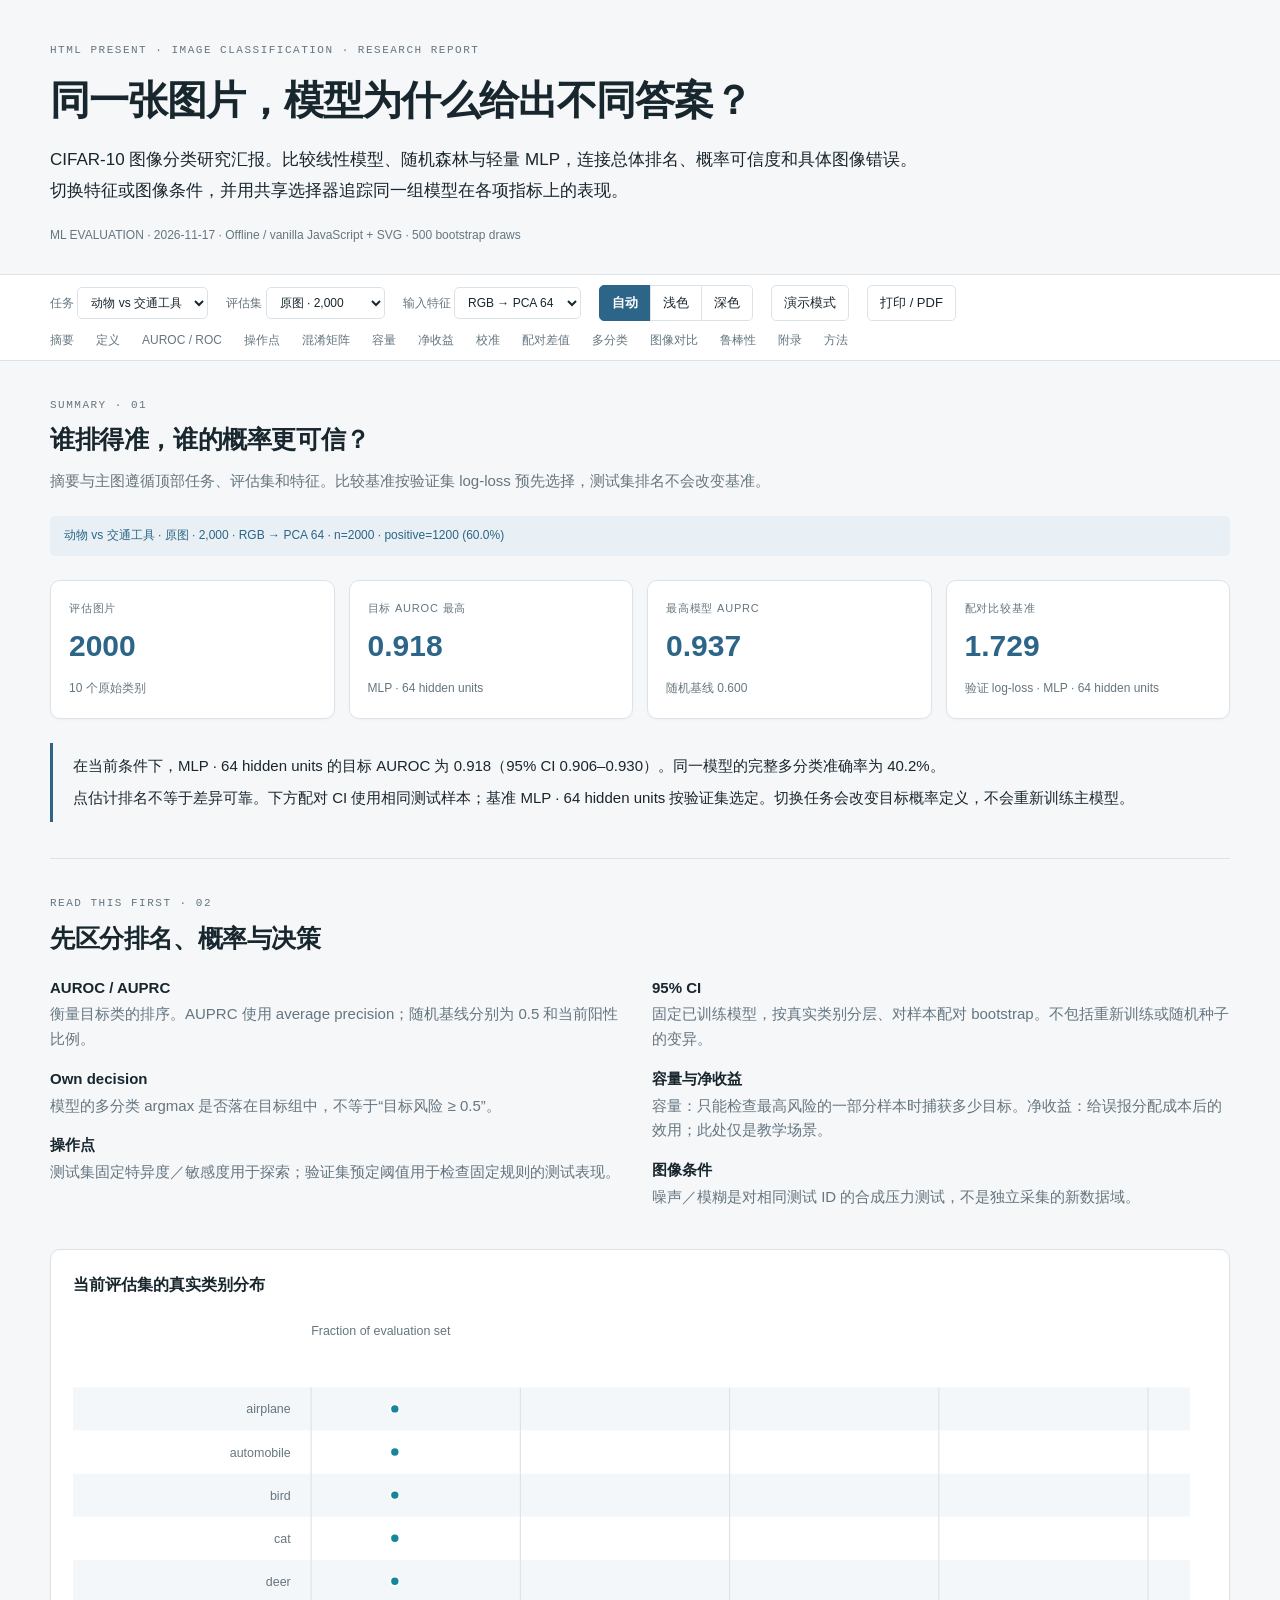
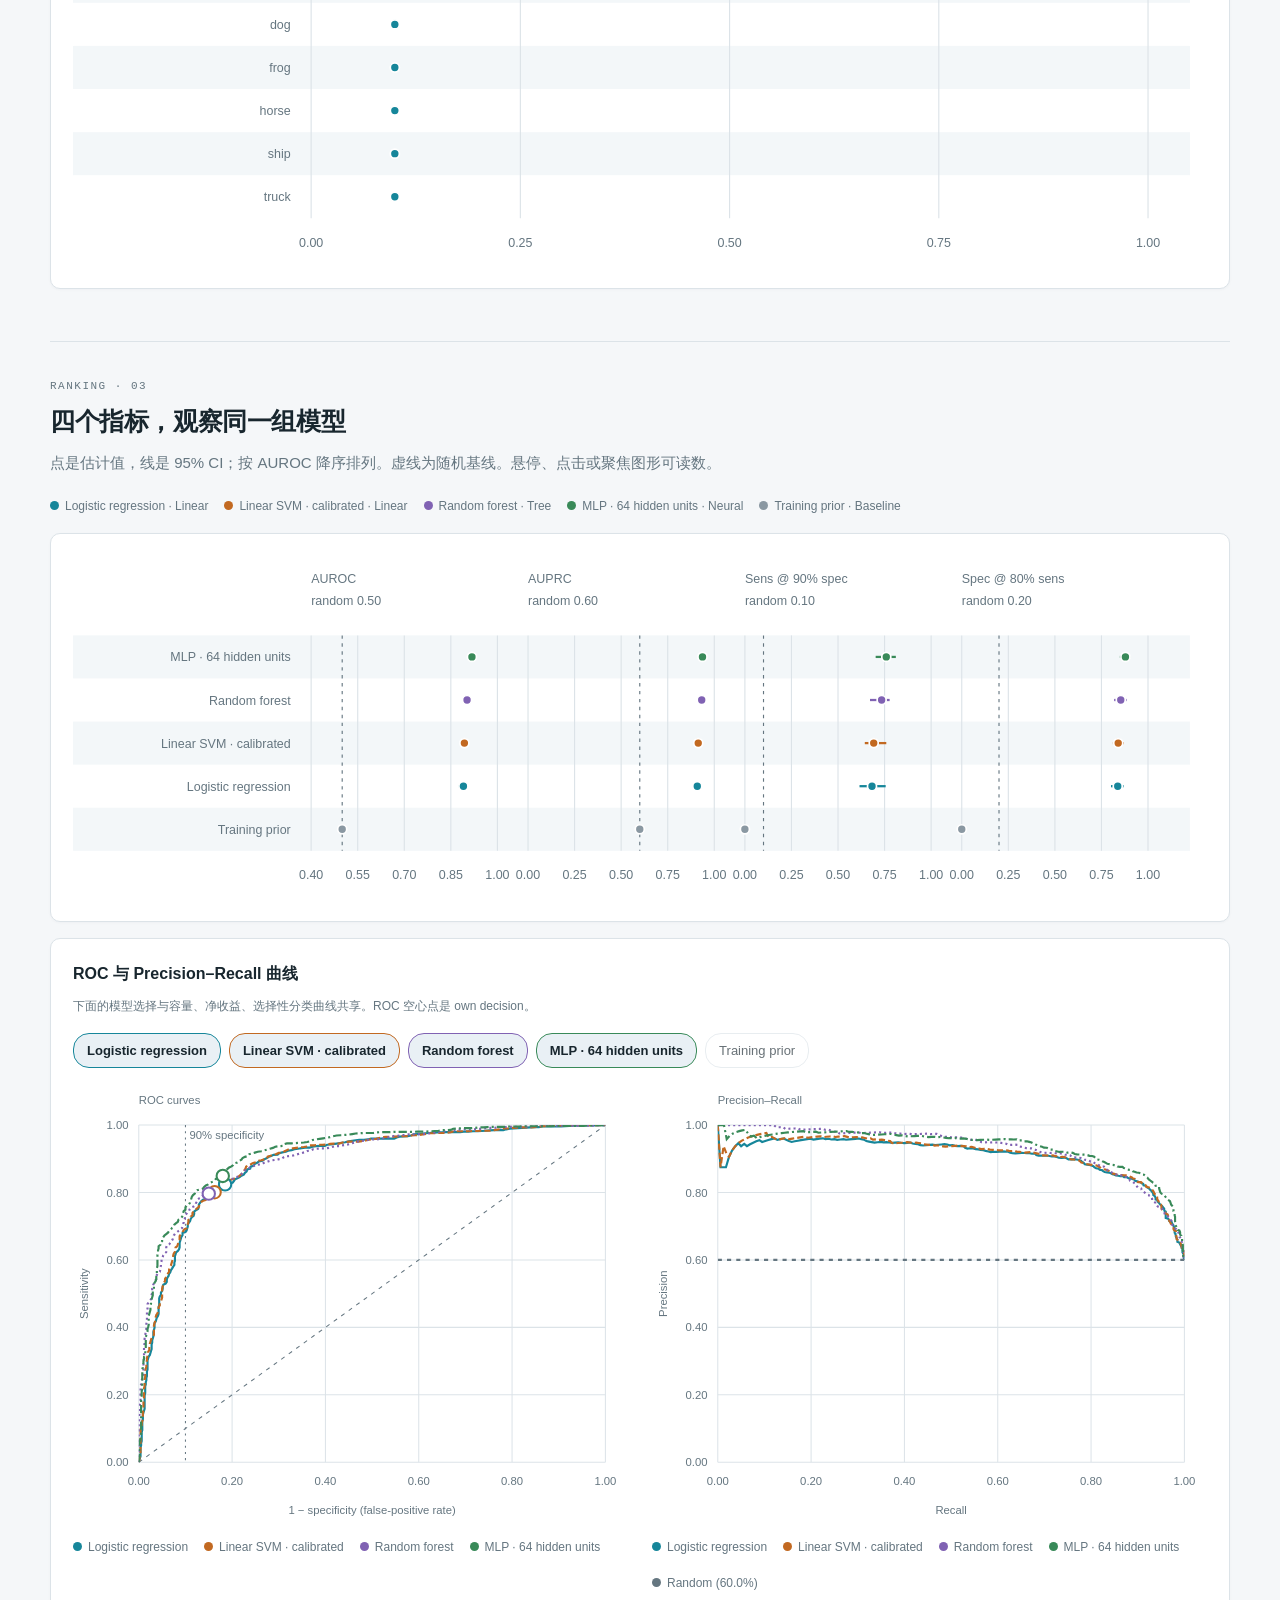
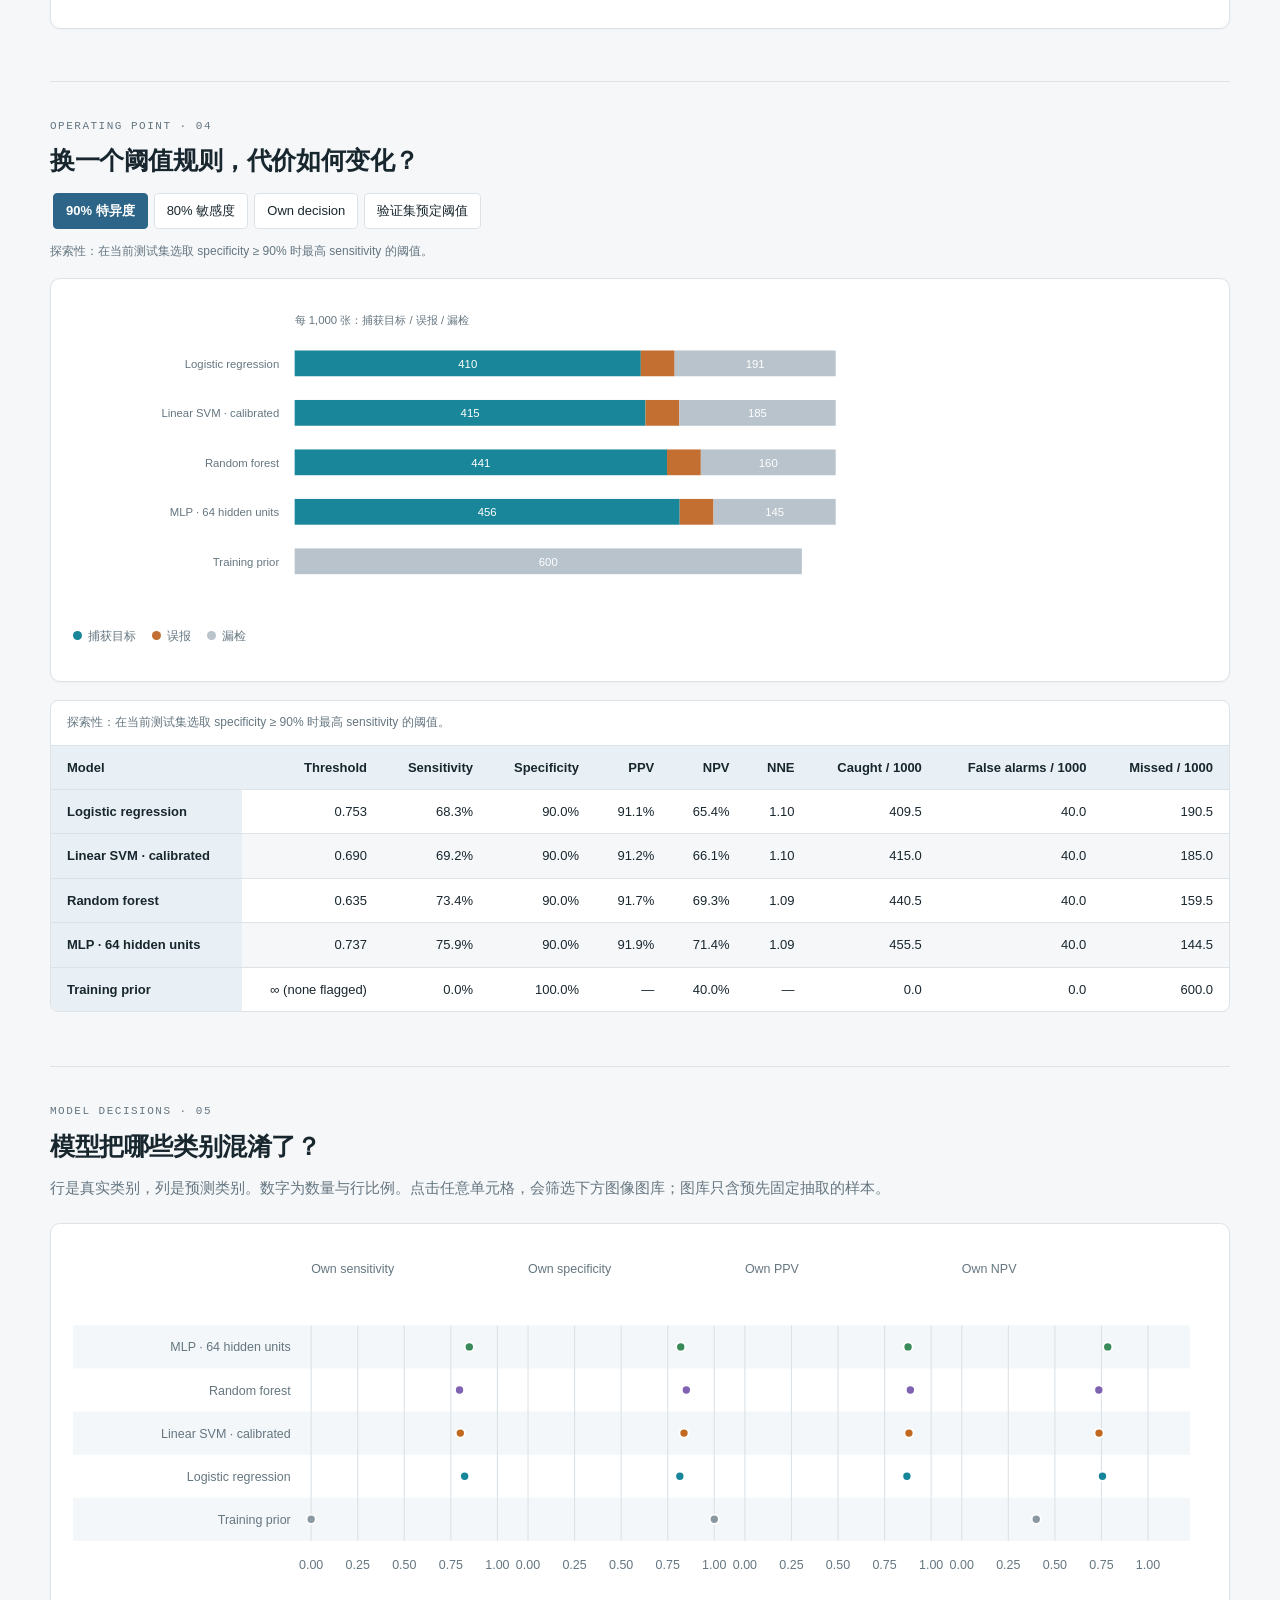
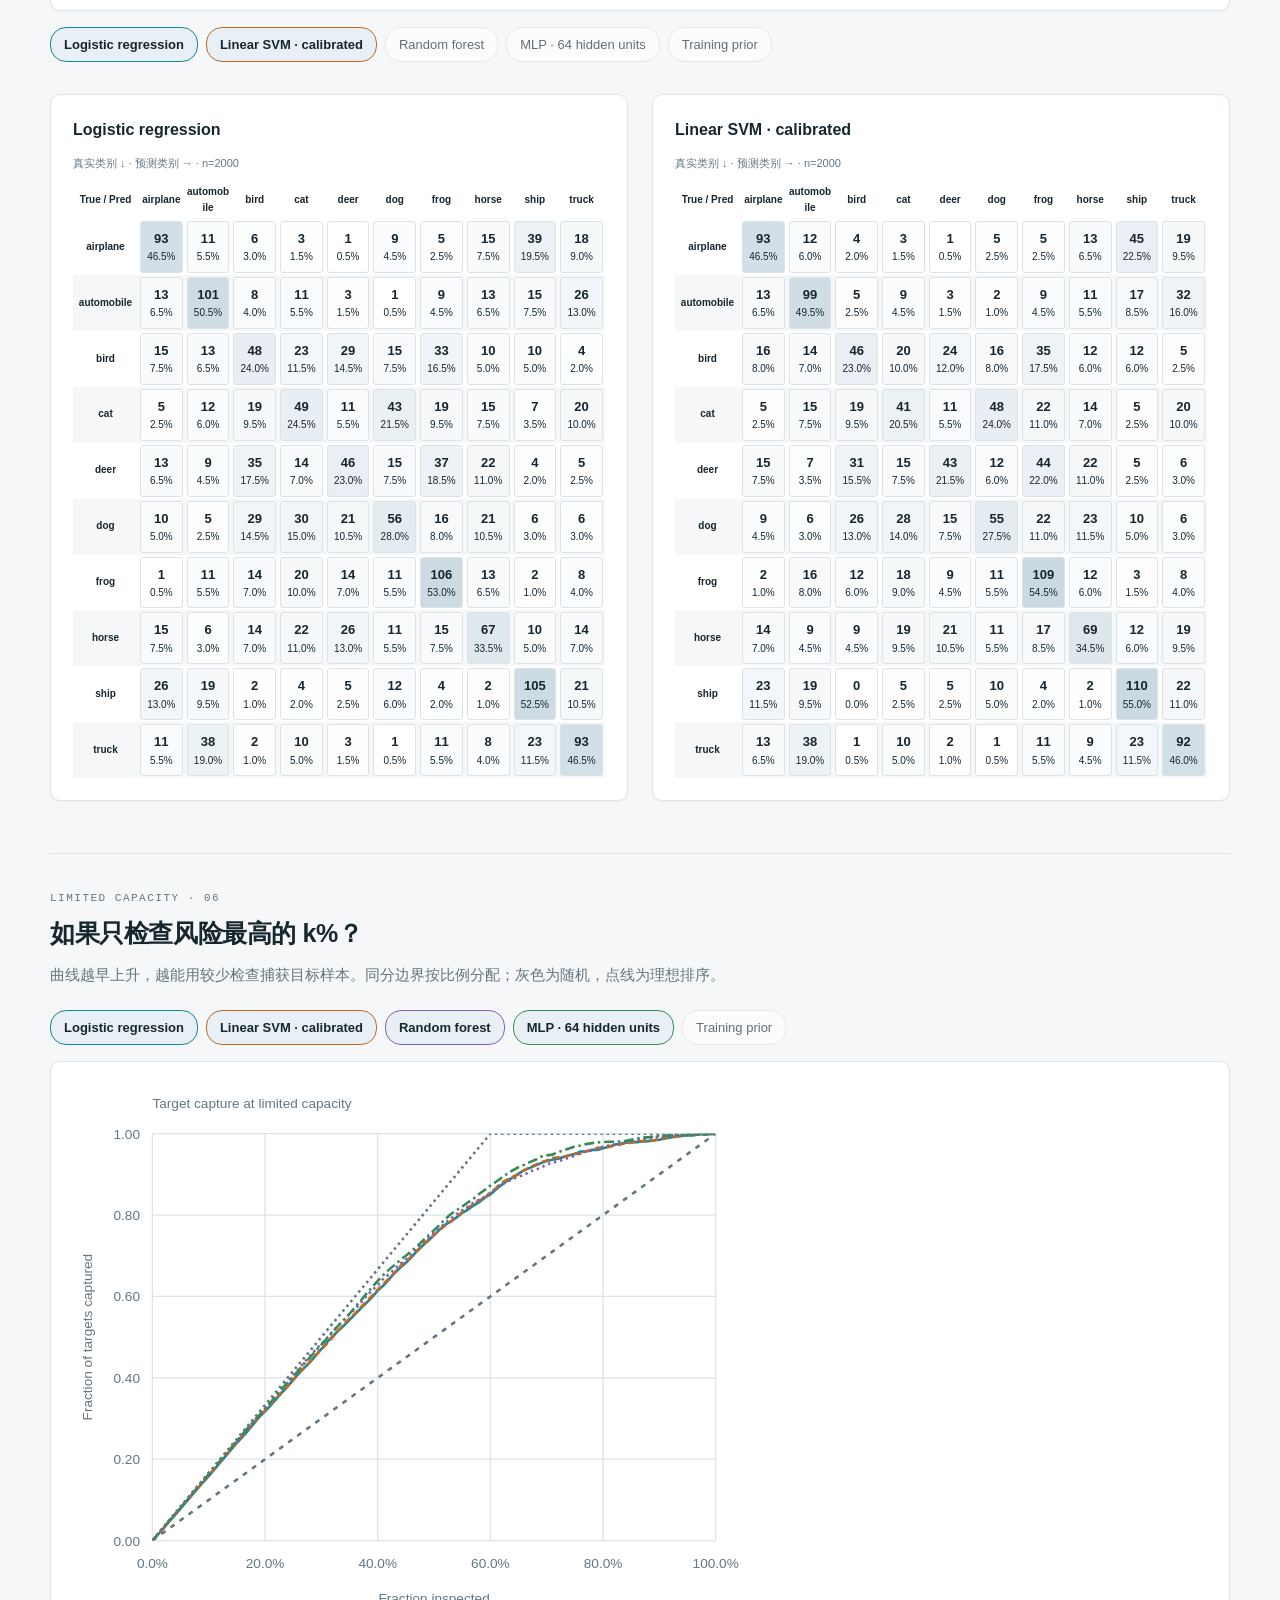
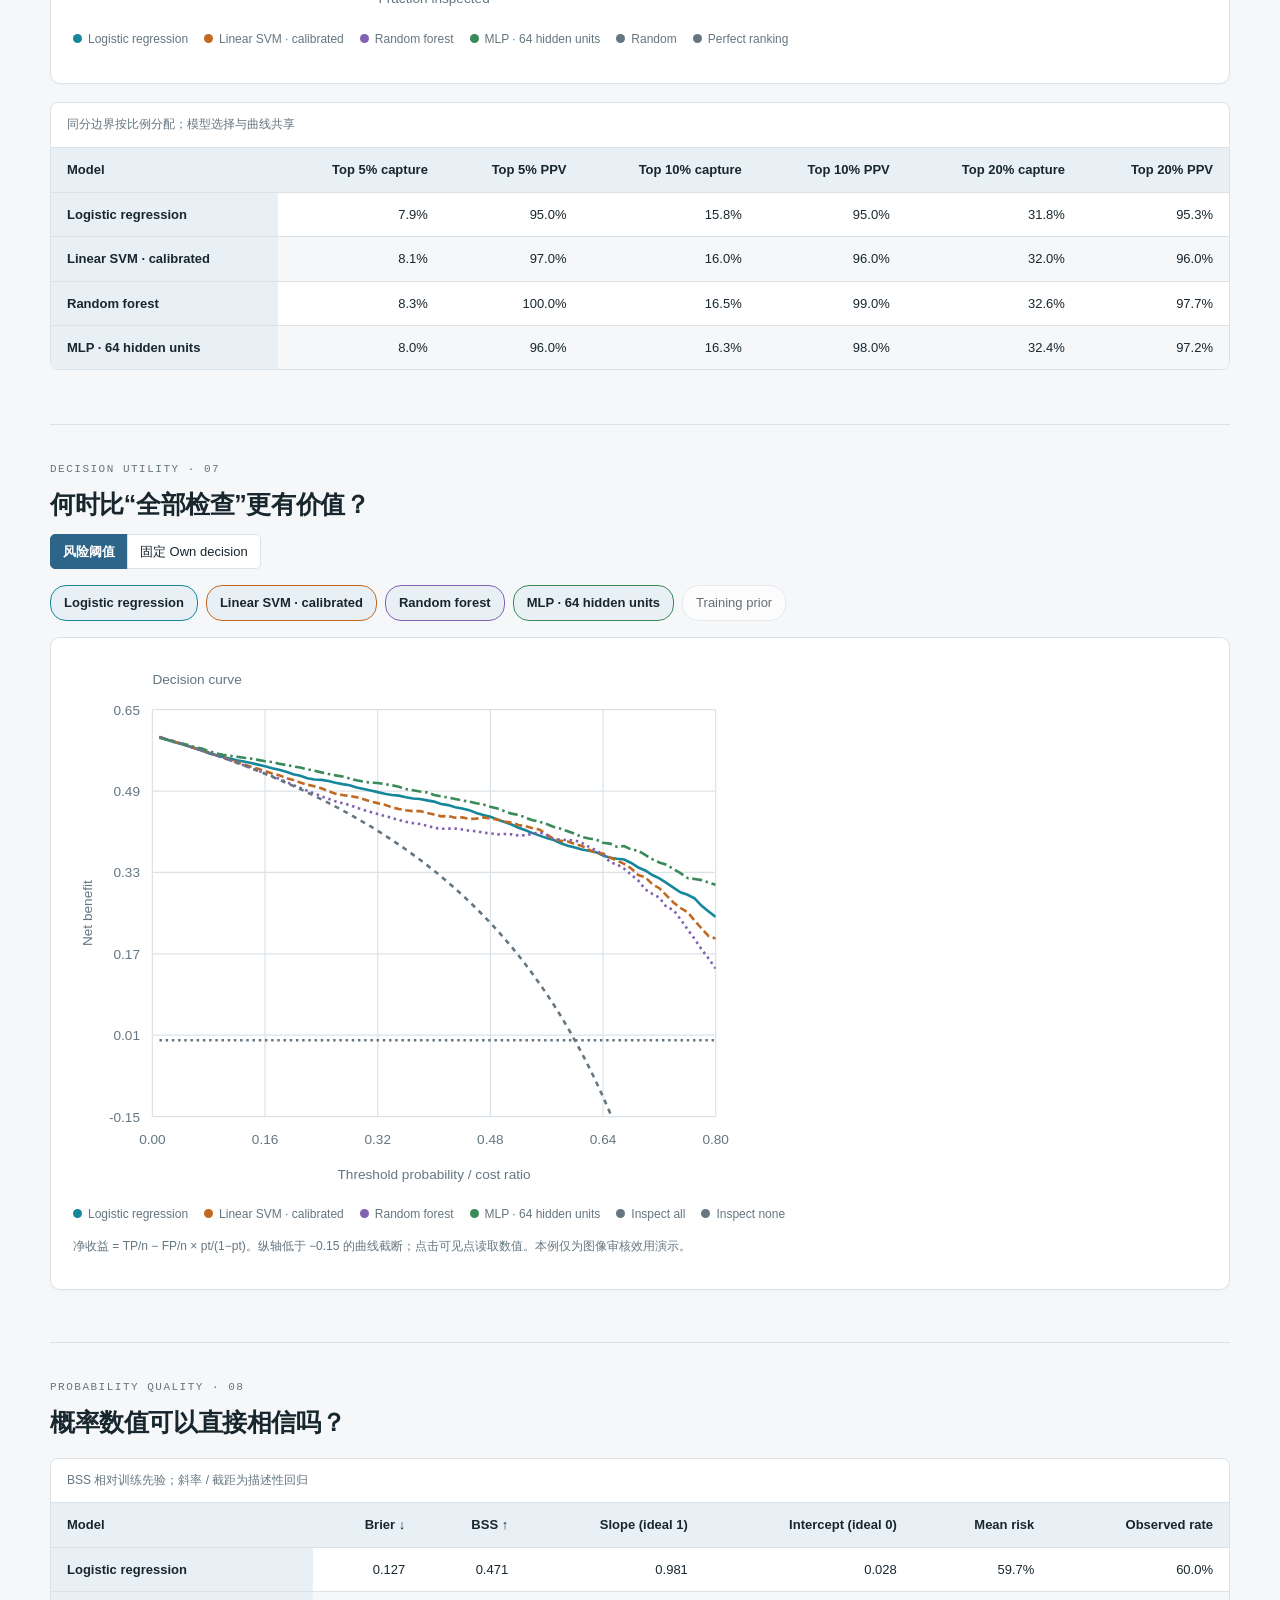
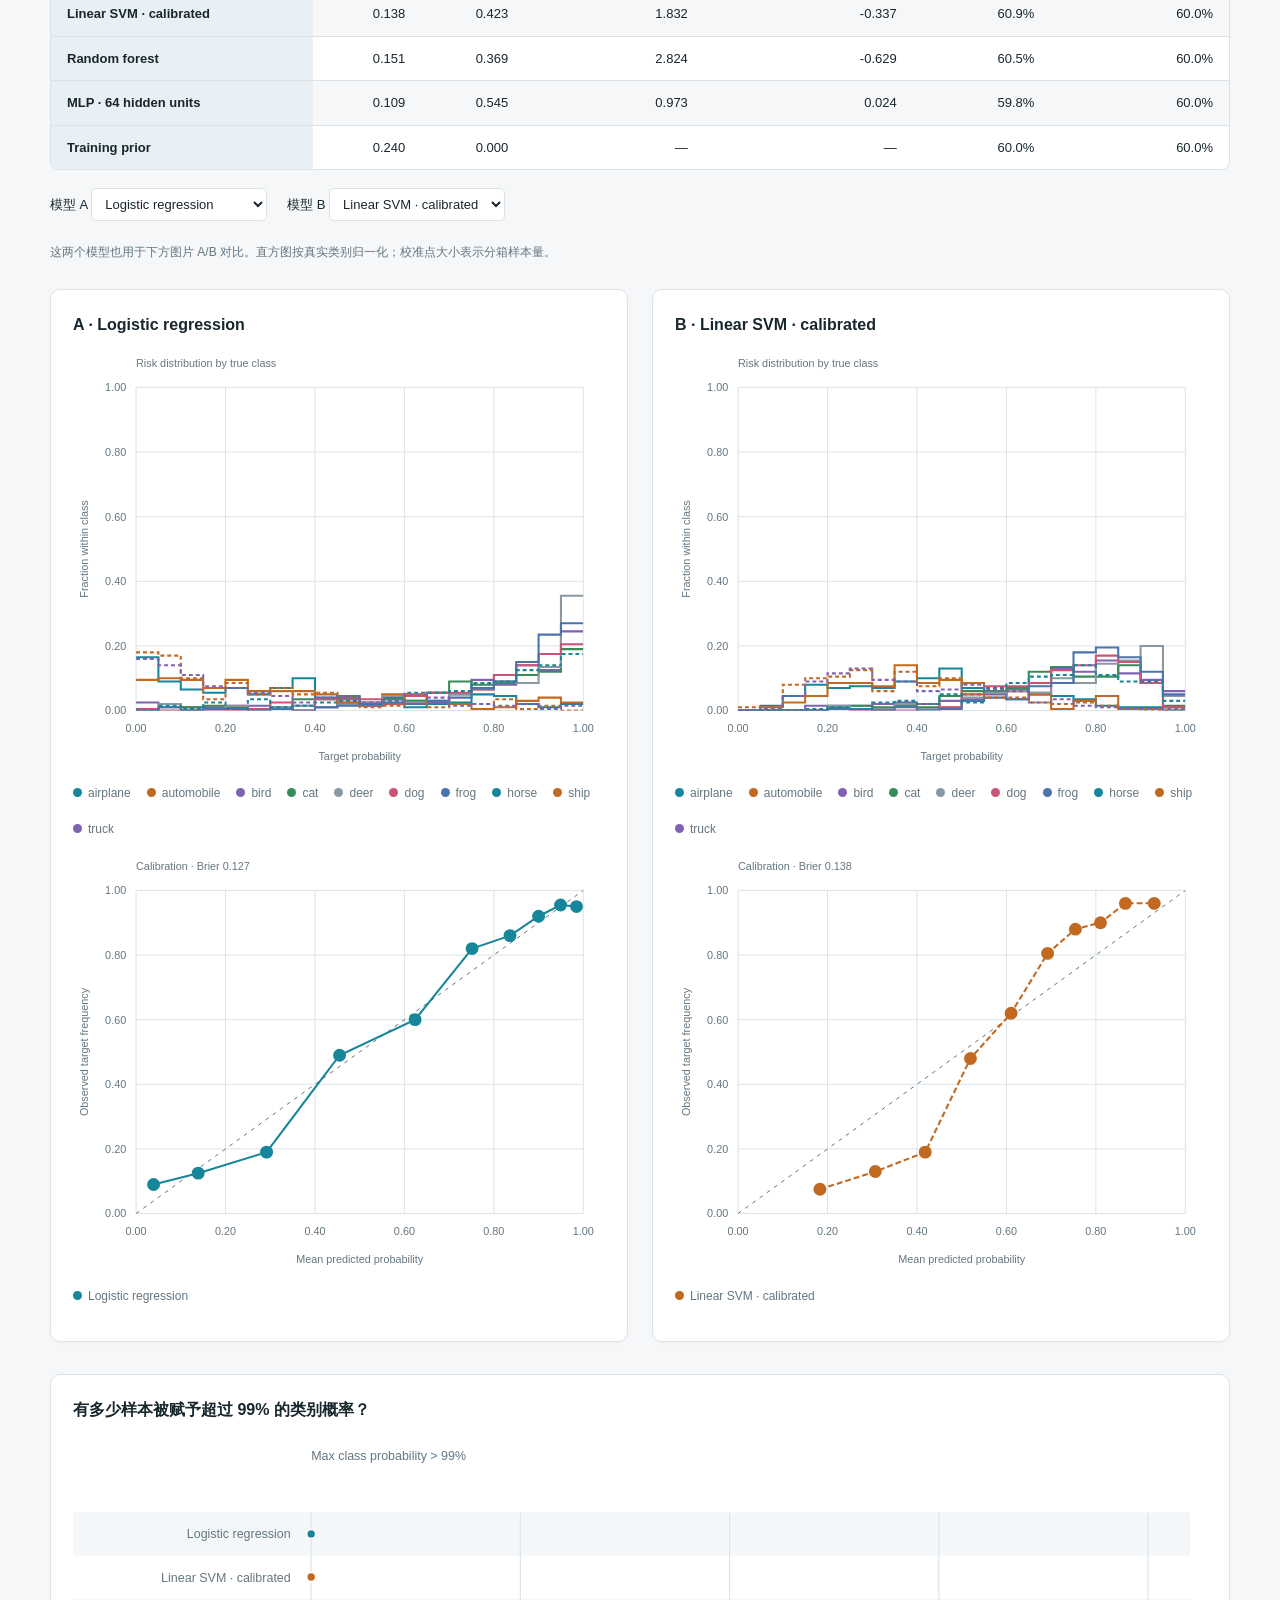
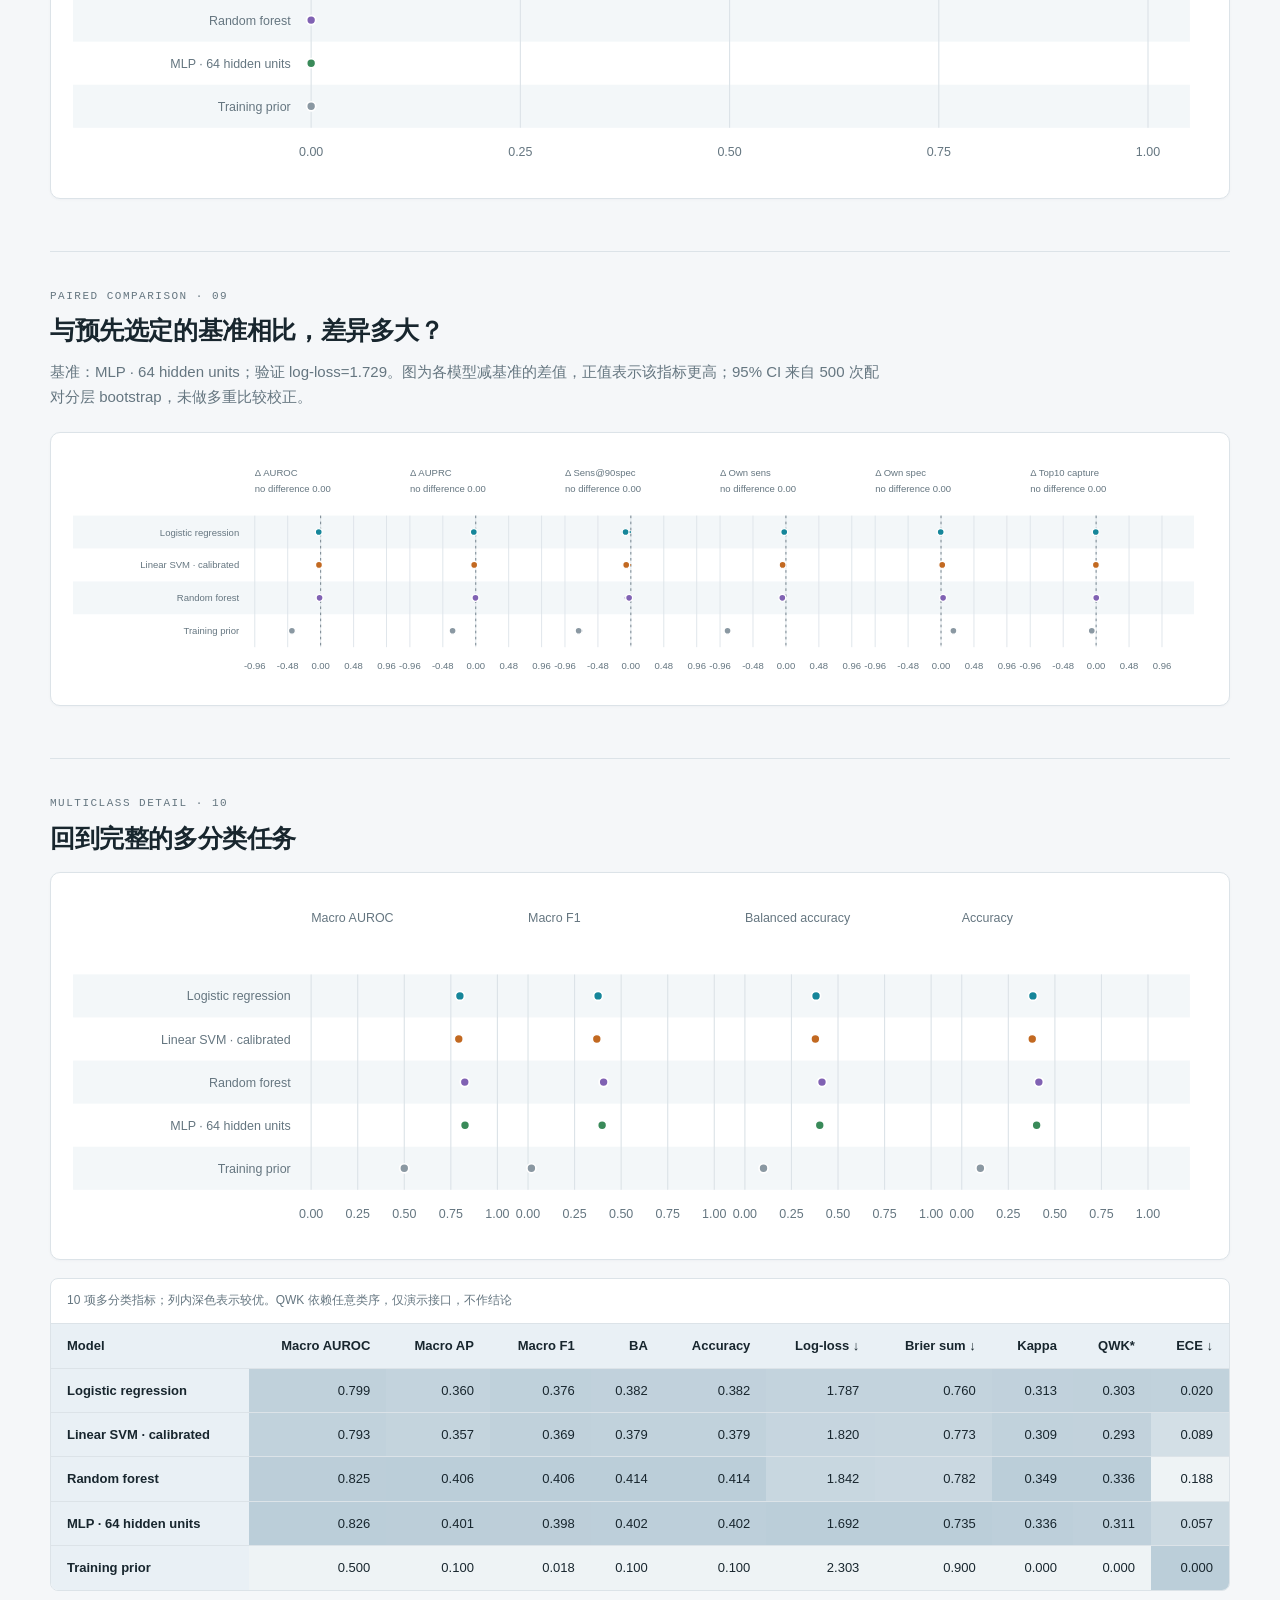
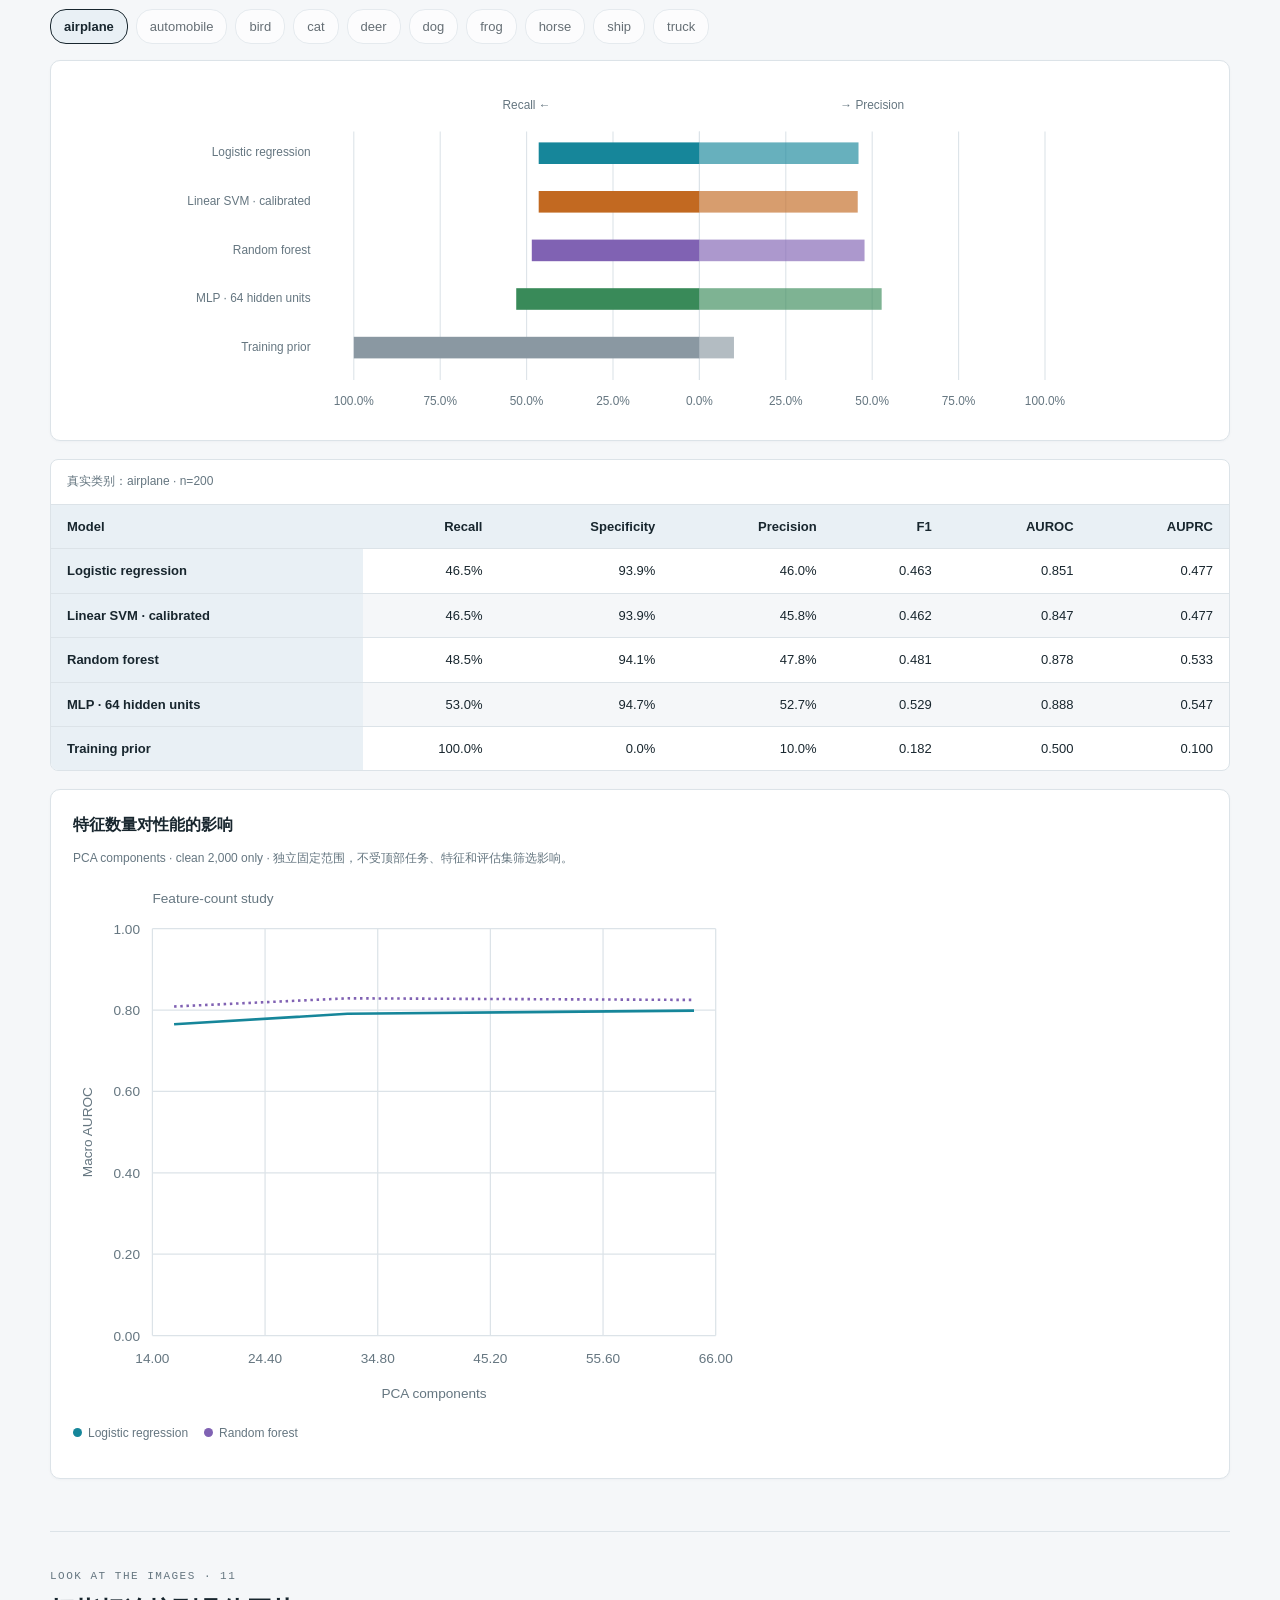
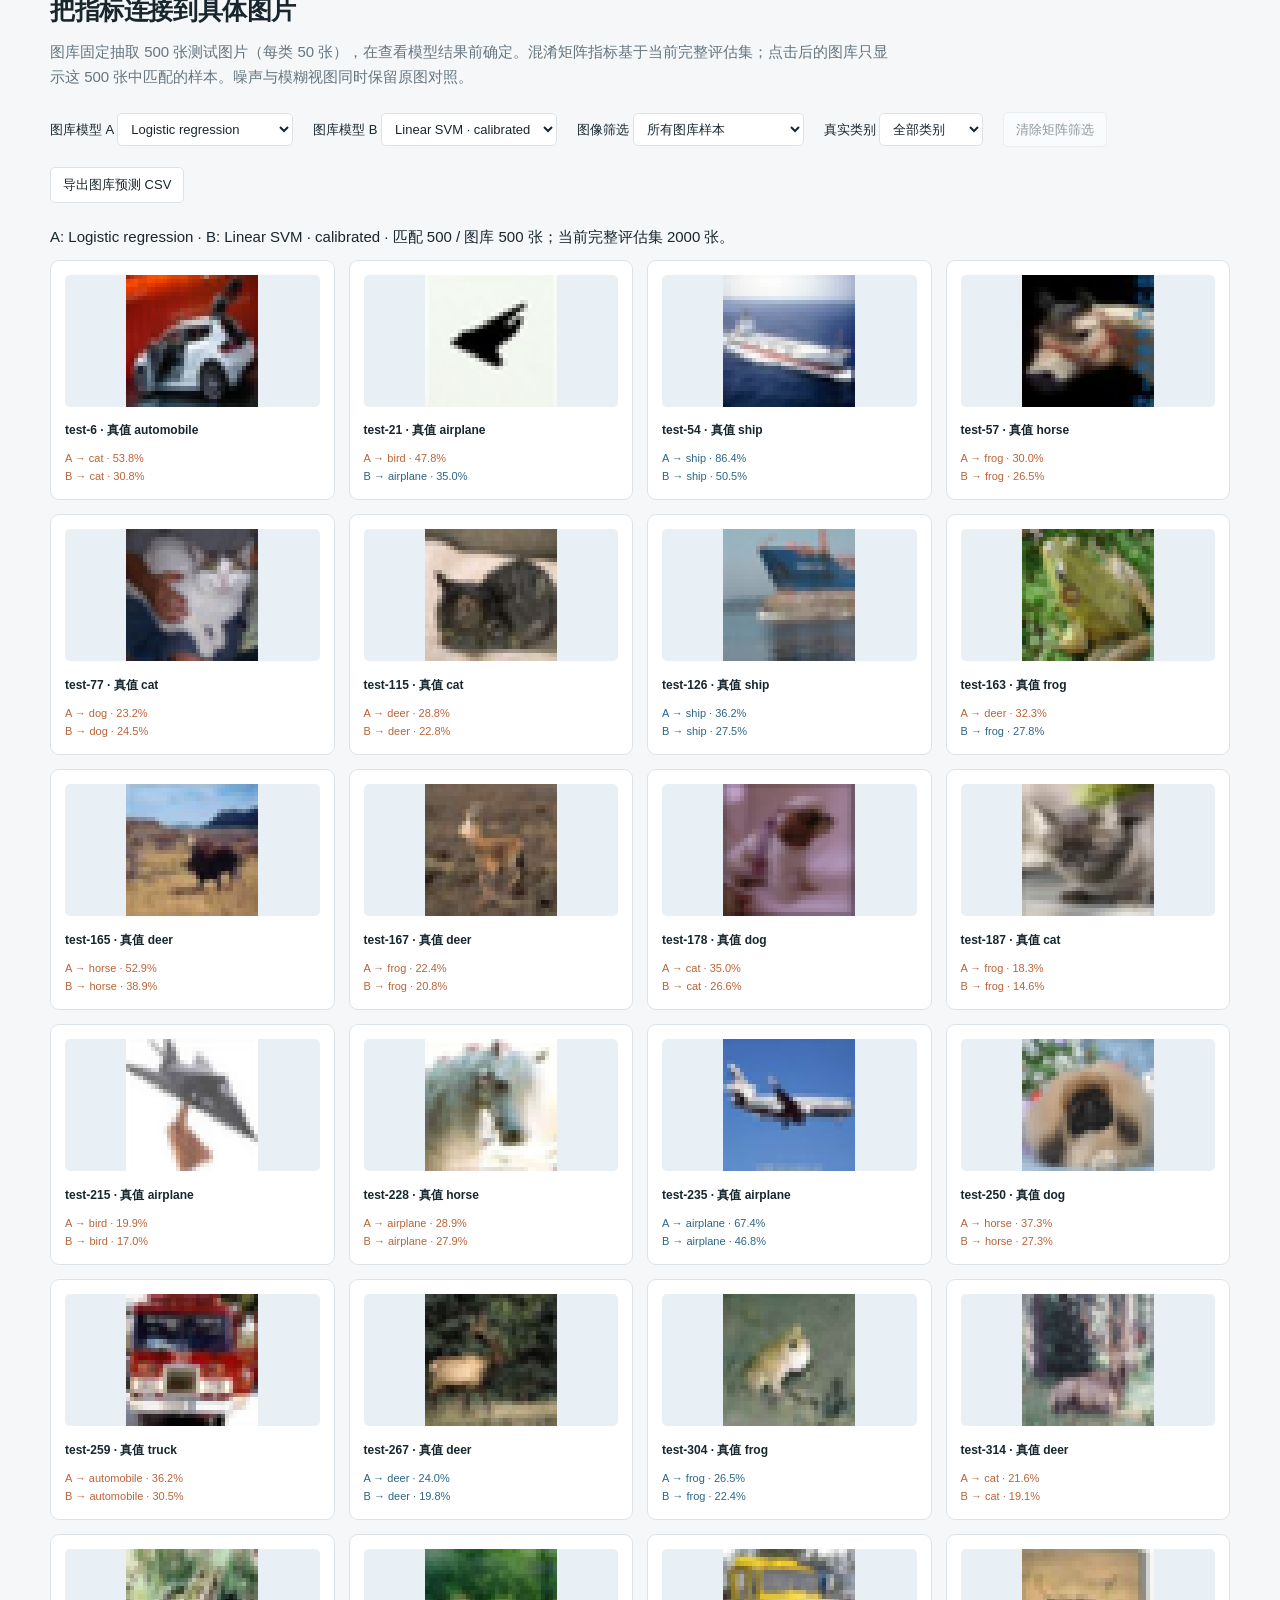
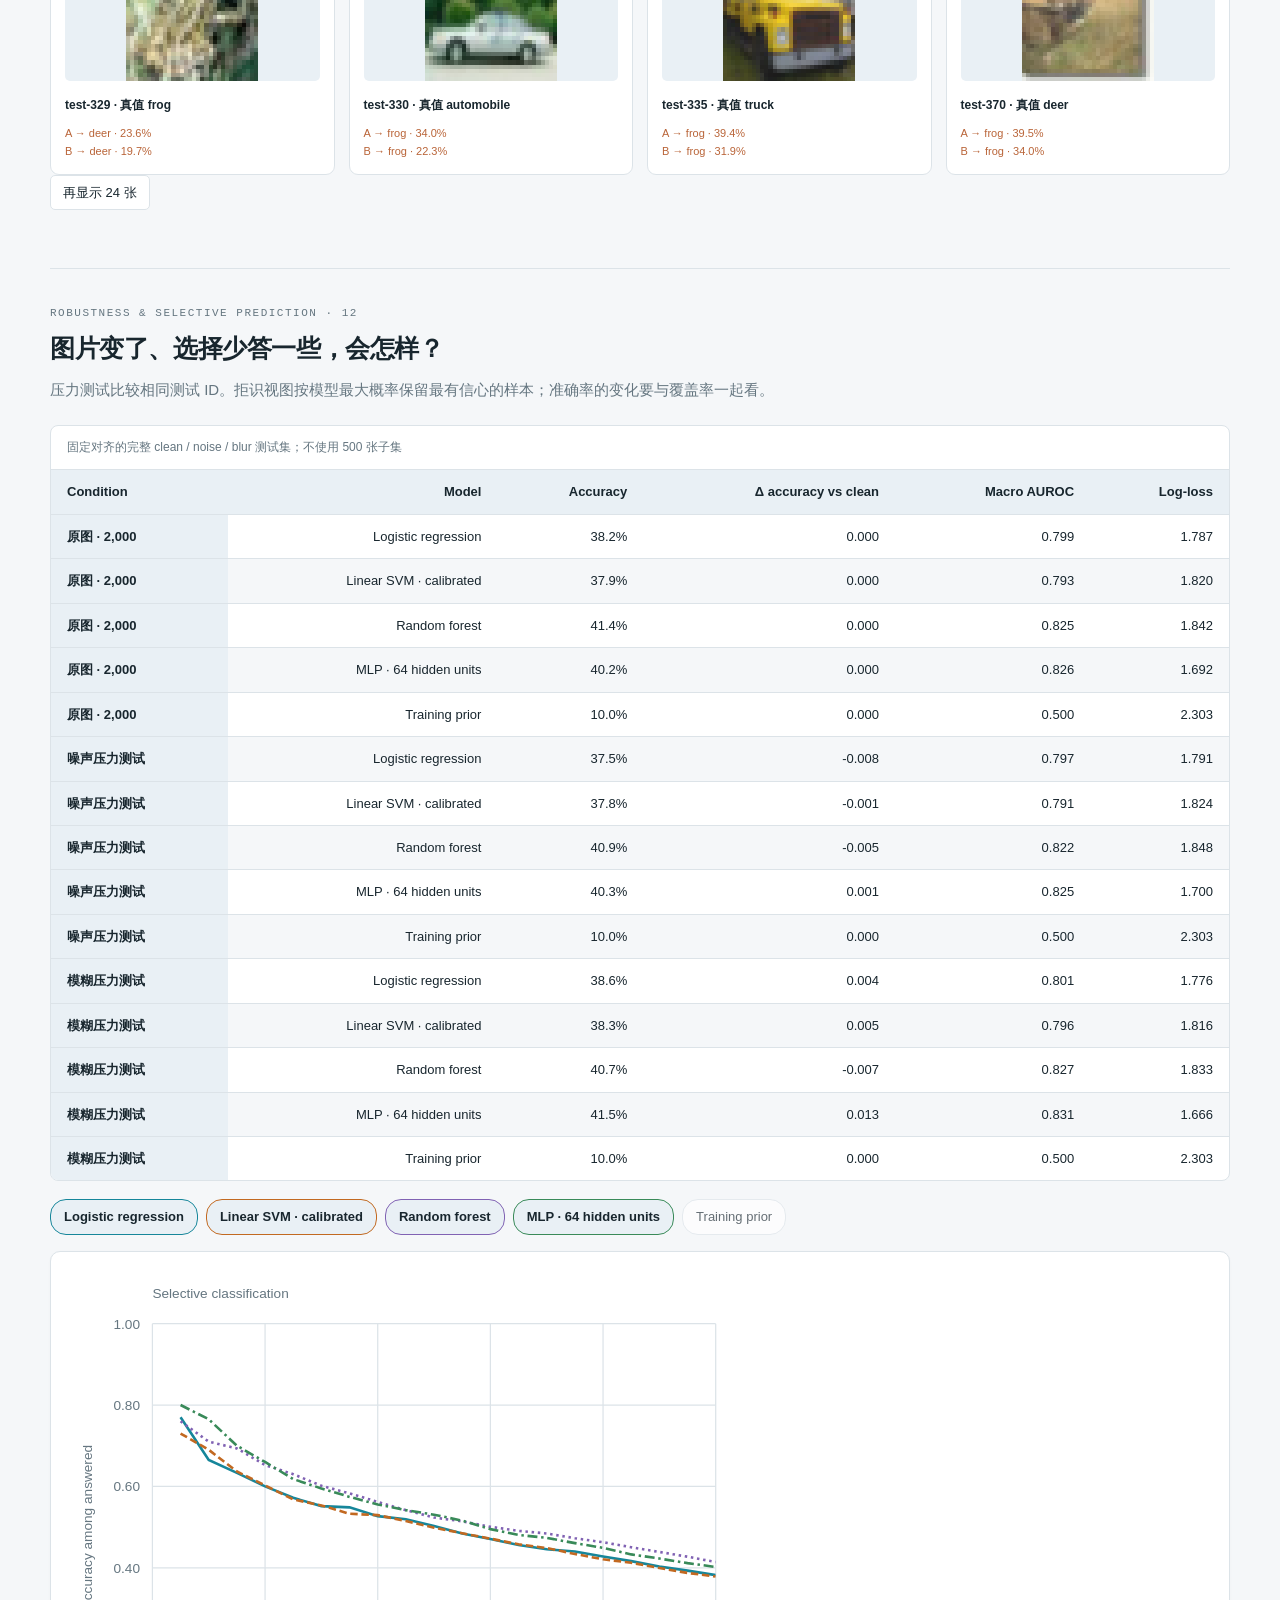
==== commit 14361227: "[1.8 HTML Present - Results] 📊 Publish validated CIFAR-10 interactive report and reproducible result" ====
--- a/index.html
+++ b/index.html
@@ -3,8 +3,7 @@
   <head>
     <meta charset="utf-8" />
     <meta name="viewport" content="width=device-width,initial-scale=1" />
-    <meta name="color-scheme" content="light dark" />
-    <title>四项测量，能把三种鸢尾花分开吗？</title>
+    <title>同一张图片，模型为什么给出不同答案？</title>
     <style>
       :root {
   --bg: #f5f7f9;
@@ -714,13 +713,369 @@
     display: none !important;
   }
 }
+.controls label {
+  font-size: 12px;
+  color: var(--muted);
+}
+.controls select {
+  font-size: 12px;
+  max-width: 210px;
+}
+.scope-note {
+  font-size: 12px;
+  color: var(--accent);
+  padding: 10px 14px;
+  background: var(--soft);
+  border-radius: 5px;
+}
+.wide-chart {
+  overflow-x: auto;
+}
+.wide-chart svg {
+  min-width: 850px;
+  width: 100%;
+  height: auto;
+}
+.curve-chart svg {
+  max-width: 670px;
+  width: 100%;
+  height: auto;
+}
+.legend {
+  display: flex;
+  flex-wrap: wrap;
+  gap: 16px;
+  font-size: 12px;
+  color: var(--muted);
+  margin: 12px 0;
+}
+.legend i {
+  display: inline-block;
+  width: 9px;
+  height: 9px;
+  border-radius: 50%;
+  margin-right: 6px;
+  background: var(--series);
+}
+.legend span {
+  white-space: nowrap;
+}
+.chips button[aria-pressed="true"] {
+  color: var(--text);
+  background: var(--soft);
+  border-color: var(--series);
+}
+.chips button[aria-pressed="false"] {
+  opacity: 0.65;
+}
+.chips button {
+  border-radius: 16px;
+}
+.cm-wrap {
+  overflow: auto;
+}
+.cm-table {
+  font-size: 11px;
+  table-layout: fixed;
+  min-width: 530px;
+}
+.cm-table th,
+.cm-table td {
+  padding: 2px;
+  text-align: center;
+  white-space: normal;
+  border: 0;
+}
+.cm-table th {
+  background: transparent;
+  overflow-wrap: anywhere;
+  font-size: 10px;
+}
+.cm-table td button {
+  padding: 6px 1px;
+  width: 100%;
+  border-radius: 3px;
+  font-size: 10px;
+  border: 1px solid var(--line);
+  background: color-mix(in srgb, var(--accent) var(--heat), var(--panel));
+  color: var(--text);
+}
+.cm-table td strong {
+  display: block;
+  font-size: 13px;
+}
+.cm-table.binary {
+  min-width: 300px;
+}
+.cm-table.binary th {
+  font-size: 12px;
+}
+.cm-table.binary button {
+  font-size: 12px;
+  padding: 15px 3px;
+}
+.cm-table.binary td strong {
+  font-size: 22px;
+}
+.cm-label {
+  font-size: 11px;
+  color: var(--muted);
+}
+#op-controls {
+  flex-wrap: wrap;
+}
+#op-controls button {
+  border-radius: 4px;
+  margin: 3px;
+}
+.panel svg text {
+  font-size: 11px;
+}
+.two-col > * {
+  min-width: 0;
+}
+.image-grid {
+  display: grid;
+  grid-template-columns: repeat(4, minmax(0, 1fr));
+  gap: 14px;
+}
+.image-card {
+  padding: 14px;
+  text-align: left;
+  border-radius: 9px;
+  white-space: normal;
+  font-size: 12px;
+}
+.image-card img {
+  width: 100%;
+  height: 132px;
+  object-fit: contain;
+  image-rendering: pixelated;
+  background: var(--soft);
+  border-radius: 5px;
+}
+.image-card .original {
+  height: 60px;
+}
+.image-card strong {
+  display: block;
+  margin: 8px 0;
+}
+.prediction {
+  display: block;
+  color: var(--muted);
+  font-size: 11px;
+  overflow-wrap: anywhere;
+}
+.prediction.correct {
+  color: var(--accent);
+}
+.prediction.wrong {
+  color: #b96438;
+}
+:root[data-theme="dark"] .prediction.wrong {
+  color: #f3b28b;
+}
+#chart-tooltip {
+  position: fixed;
+  right: 18px;
+  bottom: 18px;
+  z-index: 30;
+  background: var(--panel);
+  color: var(--text);
+  border: 1px solid var(--accent);
+  box-shadow: 0 3px 20px #0002;
+  border-radius: 7px;
+  padding: 12px;
+  max-width: min(430px, calc(100vw - 30px));
+  font-size: 12px;
+  pointer-events: none;
+}
+svg [data-tip] {
+  cursor: crosshair;
+}
+svg [data-tip]:focus-visible {
+  outline: 2px solid var(--accent);
+}
+dialog {
+  background: var(--panel);
+  color: var(--text);
+  border: 1px solid var(--line);
+  border-radius: 12px;
+  width: min(900px, 92vw);
+  max-height: 90vh;
+  padding: 24px;
+}
+dialog::backdrop {
+  background: #0008;
+}
+#image-detail img {
+  width: 210px;
+  height: 210px;
+  image-rendering: pixelated;
+  object-fit: contain;
+}
+.prob-bars {
+  display: grid;
+  gap: 8px;
+}
+.prob-row {
+  display: grid;
+  grid-template-columns: 100px 1fr 45px;
+  gap: 8px;
+  align-items: center;
+  font-size: 12px;
+}
+.prob-track {
+  height: 13px;
+  background: var(--soft);
+}
+.prob-fill {
+  height: 100%;
+  background: var(--accent);
+}
+.empty {
+  padding: 24px;
+  color: var(--muted);
+  text-align: center;
+}
+#source {
+  overflow-wrap: anywhere;
+}
+.image-card:focus-visible {
+  outline-offset: 3px;
+}
+.card strong {
+  font-size: 30px;
+}
+#cm-grid .panel,
+#binary-cm .panel,
+#adjusted-cm .panel {
+  overflow: hidden;
+}
+#methods-list li {
+  margin: 10px 0;
+}
+.table-wrap td.bad {
+  color: #b96438;
+}
+.present-nav[hidden] {
+  display: none;
+}
+@media (max-width: 760px) {
+  .image-grid {
+    grid-template-columns: repeat(2, minmax(0, 1fr));
+  }
+  .image-card {
+    padding: 9px;
+  }
+  .image-card img {
+    height: 120px;
+  }
+  .controls {
+    gap: 7px;
+  }
+  .controls select {
+    max-width: 170px;
+  }
+  .controls label {
+    display: flex;
+    align-items: center;
+    gap: 4px;
+  }
+  .wide-chart svg {
+    min-width: 850px;
+  }
+  .curve-chart {
+    overflow-x: auto;
+  }
+  .curve-chart svg {
+    min-width: 350px;
+  }
+  .cm-table {
+    min-width: 530px;
+  }
+  .cm-table.binary {
+    min-width: 280px;
+  }
+  .two-col {
+    grid-template-columns: 1fr;
+  }
+  .card strong {
+    font-size: 25px;
+  }
+  .prob-row {
+    grid-template-columns: 90px 1fr 40px;
+  }
+}
+@media print {
+  .wide-chart,
+  .curve-chart,
+  .cm-wrap {
+    overflow: visible;
+  }
+  .wide-chart svg {
+    min-width: 0;
+  }
+  .cm-table {
+    min-width: 0;
+  }
+  .image-grid {
+    grid-template-columns: repeat(4, 1fr);
+  }
+  #chart-tooltip,
+  dialog,
+  #gallery-more,
+  #clear-cell {
+    display: none !important;
+  }
+  .present-nav {
+    display: none !important;
+  }
+  body.present .active-slide {
+    min-height: 0;
+  }
+  .image-card img {
+    height: 90px;
+  }
+  a {
+    color: inherit;
+  }
+  .image-card {
+    break-inside: avoid;
+  }
+}
+@media print {
+  .cm-table td button,
+  .image-card {
+    display: block !important;
+  }
+  .cm-table td button {
+    border: 0;
+  }
+  .cm-table td button:disabled {
+    opacity: 1;
+  }
+  .image-grid {
+    display: grid !important;
+  }
+}
+.cm-table button:disabled {
+  opacity: 1;
+  cursor: default;
+}
+.cm-table th:first-child {
+  width: 65px;
+}
 
     </style>
   </head>
   <body>
-    <a class="skip" href="#summary">跳到报告正文</a>
+    <a class="skip" href="#summary">跳到正文</a>
     <header class="hero wrap">
-      <div class="eyebrow" id="eyebrow"></div>
+      <div class="eyebrow">
+        HTML PRESENT · IMAGE CLASSIFICATION · RESEARCH REPORT
+      </div>
       <h1 id="title"></h1>
       <p class="intro" id="intro"></p>
       <div class="meta" id="meta"></div>
@@ -728,685 +1083,1705 @@
     <div class="toolbar" id="toolbar">
       <div class="wrap">
         <div class="controls">
-          <div class="control">
-            <span>研究范围</span>
-            <div
-              class="seg"
-              id="scope"
-              role="group"
-              aria-label="研究范围"
-            ></div>
-          </div>
-          <div class="control">
-            <span>特征</span>
-            <div class="seg" id="view" role="group" aria-label="特征"></div>
-          </div>
-          <div class="control">
-            <span>主题</span>
-            <div class="seg" id="theme" role="group" aria-label="主题">
-              <button data-value="auto" aria-pressed="true">自动</button
-              ><button data-value="light" aria-pressed="false">浅色</button
-              ><button data-value="dark" aria-pressed="false">深色</button>
-            </div>
+          <label
+            >任务
+            <select id="task"></select></label
+          ><label
+            >评估集
+            <select id="eval"></select></label
+          ><label
+            >输入特征
+            <select id="features"></select
+          ></label>
+          <div class="seg" id="theme" role="group" aria-label="主题">
+            <button data-theme="auto" aria-pressed="true">自动</button
+            ><button data-theme="light" aria-pressed="false">浅色</button
+            ><button data-theme="dark" aria-pressed="false">深色</button>
           </div>
           <button id="present" aria-pressed="false">演示模式</button
           ><button id="print">打印 / PDF</button>
         </div>
         <nav aria-label="报告目录">
-          <a href="#summary">摘要</a><a href="#labels">如何阅读</a
-          ><a href="#explore">数据空间</a><a href="#distribution">特征比较</a
-          ><a href="#threshold">阈值探索</a><a href="#data">数据明细</a
-          ><a href="#methods">方法与来源</a>
+          <a href="#summary">摘要</a><a href="#labels">定义</a
+          ><a href="#ranking">AUROC / ROC</a><a href="#operating">操作点</a
+          ><a href="#own">混淆矩阵</a><a href="#capacity">容量</a
+          ><a href="#benefit">净收益</a><a href="#calibration">校准</a
+          ><a href="#paired">配对差值</a><a href="#multiclass">多分类</a
+          ><a href="#gallery">图像对比</a><a href="#robustness">鲁棒性</a
+          ><a href="#appendices">附录</a><a href="#methods">方法</a>
         </nav>
       </div>
     </div>
     <main class="wrap">
       <section id="summary">
         <div class="eyebrow">SUMMARY · 01</div>
-        <h2>先看结论，再探索证据</h2>
+        <h2>谁排得准，谁的概率更可信？</h2>
         <p class="section-intro">
-          卡片和结论随顶部条件实时更新。所有数字来自当前选中的记录。
+          摘要与主图遵循顶部任务、评估集和特征。比较基准按验证集 log-loss
+          预先选择，测试集排名不会改变基准。
         </p>
-        <div class="cards" id="cards" aria-live="polite"></div>
+        <div class="scope-note" id="scope-note" aria-live="polite"></div>
+        <div class="cards" id="cards"></div>
         <div class="finding" id="findings"></div>
       </section>
       <section id="labels">
         <div class="eyebrow">READ THIS FIRST · 02</div>
-        <h2>这份报告回答什么？</h2>
+        <h2>先区分排名、概率与决策</h2>
         <div class="reading-grid">
-          <div>
-            <h3>研究问题</h3>
-            <p id="question"></p>
-            <h3>如何交互</h3>
-            <p>
-              切换研究范围和特征；点击类别标签可以在整份报告中筛选。图中每个点是一条记录，鼠标悬停、点击或键盘聚焦可查看数值。
-            </p>
-          </div>
           <dl>
-            <dt>相关系数 r</dt>
-            <dd>当前两项特征的 Pearson 相关，范围 −1 到 1；相关不等于因果。</dd>
-            <dt>均值 ± 标准差</dt>
-            <dd>描述样本的中心与离散程度，不是置信区间。</dd>
-            <dt>阈值规则</dt>
+            <dt>AUROC / AUPRC</dt>
             <dd>
-              将当前横轴特征 ≥
-              阈值的记录标记为目标类别。只演示取舍，不是训练或泛化评估。
+              衡量目标类的排序。AUPRC 使用 average precision；随机基线分别为 0.5
+              和当前阳性比例。
+            </dd>
+            <dt>Own decision</dt>
+            <dd>
+              模型的多分类 argmax 是否落在目标组中，不等于“目标风险 ≥ 0.5”。
+            </dd>
+            <dt>操作点</dt>
+            <dd>
+              测试集固定特异度／敏感度用于探索；验证集预定阈值用于检查固定规则的测试表现。
+            </dd>
+          </dl>
+          <dl>
+            <dt>95% CI</dt>
+            <dd>
+              固定已训练模型，按真实类别分层、对样本配对
+              bootstrap。不包括重新训练或随机种子的变异。
+            </dd>
+            <dt>容量与净收益</dt>
+            <dd>
+              容量：只能检查最高风险的一部分样本时捕获多少目标。净收益：给误报分配成本后的效用；此处仅是教学场景。
+            </dd>
+            <dt>图像条件</dt>
+            <dd>
+              噪声／模糊是对相同测试 ID 的合成压力测试，不是独立采集的新数据域。
             </dd>
           </dl>
         </div>
+        <div class="panel">
+          <h3>当前评估集的真实类别分布</h3>
+          <div id="class-mix" class="chart wide-chart"></div>
+        </div>
       </section>
-      <section id="explore">
-        <div class="eyebrow">FEATURE SPACE · 03</div>
-        <h2>哪些样本自然分开，哪些仍然重叠？</h2>
+      <section id="ranking">
+        <div class="eyebrow">RANKING · 03</div>
+        <h2>四个指标，观察同一组模型</h2>
         <p class="section-intro">
-          比较同一批样本的两项特征。类别筛选与下面的统计和阈值分析共享。
+          点是估计值，线是 95% CI；按 AUROC
+          降序排列。虚线为随机基线。悬停、点击或聚焦图形可读数。
+        </p>
+        <div id="family-legend" class="legend"></div>
+        <div class="panel">
+          <div id="rank-plot" class="chart wide-chart"></div>
+        </div>
+        <div class="panel">
+          <h3>ROC 与 Precision–Recall 曲线</h3>
+          <p class="note">
+            下面的模型选择与容量、净收益、选择性分类曲线共享。ROC 空心点是 own
+            decision。
+          </p>
+          <div
+            class="chips curve-chips"
+            role="group"
+            aria-label="ROC 模型选择"
+          ></div>
+          <div class="two-col">
+            <div id="roc" class="chart curve-chart"></div>
+            <div id="pr" class="chart curve-chart"></div>
+          </div>
+        </div>
+      </section>
+      <section id="operating">
+        <div class="eyebrow">OPERATING POINT · 04</div>
+        <h2>换一个阈值规则，代价如何变化？</h2>
+        <div class="seg" id="op-controls" role="group" aria-label="操作点">
+          <button data-value="spec" aria-pressed="true">90% 特异度</button
+          ><button data-value="sens" aria-pressed="false">80% 敏感度</button
+          ><button data-value="own" aria-pressed="false">Own decision</button
+          ><button data-value="validation" aria-pressed="false">
+            验证集预定阈值
+          </button>
+        </div>
+        <p class="note" id="op-note"></p>
+        <div class="panel">
+          <div id="op-bars" class="chart wide-chart"></div>
+        </div>
+        <div class="table-wrap" id="op-table"></div>
+      </section>
+      <section id="own">
+        <div class="eyebrow">MODEL DECISIONS · 05</div>
+        <h2>模型把哪些类别混淆了？</h2>
+        <p class="section-intro">
+          行是真实类别，列是预测类别。数字为数量与行比例。点击任意单元格，会筛选下方图像图库；图库只含预先固定抽取的样本。
+        </p>
+        <div class="panel">
+          <div id="own-bars" class="chart wide-chart"></div>
+        </div>
+        <div
+          id="cm-chips"
+          class="chips"
+          role="group"
+          aria-label="混淆矩阵模型选择"
+        ></div>
+        <div id="cm-grid" class="two-col"></div>
+      </section>
+      <section id="capacity">
+        <div class="eyebrow">LIMITED CAPACITY · 06</div>
+        <h2>如果只检查风险最高的 k%？</h2>
+        <p class="section-intro">
+          曲线越早上升，越能用较少检查捕获目标样本。同分边界按比例分配；灰色为随机，点线为理想排序。
         </p>
         <div
-          class="chips"
-          id="category-chips"
+          class="chips curve-chips"
           role="group"
-          aria-label="类别筛选"
+          aria-label="容量模型选择"
         ></div>
         <div class="panel">
-          <div class="panel-head">
-            <h3 id="scatter-title"></h3>
-            <span id="scatter-count"></span>
-          </div>
-          <div id="scatter" class="chart"></div>
-          <p class="point-detail" id="point-detail" aria-live="polite">
-            悬停或选择一个点，查看原始测量值。
-          </p>
+          <div id="capacity-plot" class="chart curve-chart"></div>
+        </div>
+        <div class="table-wrap" id="capacity-table"></div>
+      </section>
+      <section id="benefit">
+        <div class="eyebrow">DECISION UTILITY · 07</div>
+        <h2>何时比“全部检查”更有价值？</h2>
+        <div
+          id="benefit-controls"
+          class="seg"
+          role="group"
+          aria-label="净收益决策规则"
+        >
+          <button data-value="risk" aria-pressed="true">风险阈值</button
+          ><button data-value="own" aria-pressed="false">
+            固定 Own decision
+          </button>
+        </div>
+        <div
+          class="chips curve-chips"
+          role="group"
+          aria-label="净收益模型选择"
+        ></div>
+        <div class="panel">
+          <div id="benefit-plot" class="chart curve-chart"></div>
+          <p class="note" id="benefit-note"></p>
         </div>
       </section>
-      <section id="distribution">
-        <div class="eyebrow">GROUP COMPARISON · 04</div>
-        <h2>差异有多大？</h2>
-        <p class="section-intro">
-          圆点是均值，横线是 ±1 个样本标准差。两张图使用各自的测量尺度。
+      <section id="calibration">
+        <div class="eyebrow">PROBABILITY QUALITY · 08</div>
+        <h2>概率数值可以直接相信吗？</h2>
+        <div class="table-wrap" id="cal-table"></div>
+        <div class="data-controls">
+          <label
+            >模型 A
+            <select id="model-a"></select></label
+          ><label
+            >模型 B
+            <select id="model-b"></select
+          ></label>
+        </div>
+        <p class="note">
+          这两个模型也用于下方图片 A/B
+          对比。直方图按真实类别归一化；校准点大小表示分箱样本量。
         </p>
-        <div class="two-col" id="distributions"></div>
-        <div class="table-wrap">
-          <table id="stats-table">
-            <caption>
-              当前样本的分组描述统计
-            </caption>
-          </table>
+        <div id="prob-panels" class="two-col"></div>
+        <div class="panel">
+          <h3>有多少样本被赋予超过 99% 的类别概率？</h3>
+          <div id="confidence-plot" class="chart wide-chart"></div>
         </div>
       </section>
-      <section id="threshold">
-        <div class="eyebrow">EXPLORE A DECISION · 05</div>
-        <h2>移动阈值，观察误报和漏报</h2>
-        <p class="section-intro">
-          这是对当前样本的描述性规则探索。阈值在同一批数据上调整，不能将此结果当作独立测试性能。
-        </p>
+      <section id="paired">
+        <div class="eyebrow">PAIRED COMPARISON · 09</div>
+        <h2>与预先选定的基准相比，差异多大？</h2>
+        <p class="section-intro" id="paired-note"></p>
         <div class="panel">
-          <div class="threshold-controls">
-            <label
-              >目标类别
-              <select id="target"></select></label
-            ><label class="slider-label"
-              ><span id="threshold-label"></span
-              ><input
-                id="cutoff"
-                type="range"
-                aria-label="分类阈值"
-                step="0.1" /></label
-            ><output id="cutoff-output" for="cutoff"></output>
-          </div>
-          <div class="two-col">
-            <div>
-              <h3>真实类别 × 规则预测</h3>
-              <div id="matrix"></div>
-            </div>
-            <div>
-              <h3>当前规则的取舍</h3>
-              <div id="threshold-metrics" aria-live="polite"></div>
-            </div>
-          </div>
-          <p class="note" id="threshold-note"></p>
+          <div id="paired-plot" class="chart wide-chart"></div>
         </div>
       </section>
-      <section id="data">
-        <div class="eyebrow">OPEN THE EVIDENCE · 06</div>
-        <h2>回到每一条记录</h2>
+      <section id="multiclass">
+        <div class="eyebrow">MULTICLASS DETAIL · 10</div>
+        <h2>回到完整的多分类任务</h2>
+        <div class="panel">
+          <div id="multi-plot" class="chart wide-chart"></div>
+        </div>
+        <div class="table-wrap" id="multi-table"></div>
+        <div
+          class="chips"
+          id="class-chips"
+          role="group"
+          aria-label="逐类别指标"
+        ></div>
+        <div class="panel">
+          <div id="class-bars" class="chart wide-chart"></div>
+        </div>
+        <div class="table-wrap" id="class-table"></div>
+        <div class="panel">
+          <h3>特征数量对性能的影响</h3>
+          <p class="note" id="sweep-note"></p>
+          <div id="feature-plot" class="chart curve-chart"></div>
+        </div>
+      </section>
+      <section id="gallery">
+        <div class="eyebrow">LOOK AT THE IMAGES · 11</div>
+        <h2>把指标连接到具体图片</h2>
+        <p class="section-intro" id="gallery-note"></p>
         <div class="data-controls">
           <label
-            >查找记录
-            <input type="search" id="search" placeholder="编号或类别" /></label
-          ><button id="download">下载当前 CSV</button
-          ><button id="reset">重置筛选</button
-          ><span id="row-count" aria-live="polite"></span>
+            >图库模型 A
+            <select id="gallery-model-a"></select
+          ></label>
+          <label
+            >图库模型 B
+            <select id="gallery-model-b"></select
+          ></label>
+          <label
+            >图像筛选
+            <select id="gallery-mode">
+              <option value="all">所有图库样本</option>
+              <option value="wrong">A 预测错误</option>
+              <option value="confident">A 高置信度错误 ≥ 80%</option>
+              <option value="disagree">A / B 预测分歧</option>
+              <option value="a-wins">A 正确，B 错误</option>
+              <option value="b-wins">B 正确，A 错误</option>
+            </select></label
+          ><label
+            >真实类别
+            <select id="gallery-class"></select></label
+          ><button id="clear-cell">清除矩阵筛选</button
+          ><button id="gallery-csv">导出图库预测 CSV</button>
         </div>
-        <p class="note">
-          搜索仅作用于明细表与
-          CSV；顶部条件和类别筛选作用于整份报告。点击列标题排序。
-        </p>
-        <div class="table-wrap">
-          <table id="raw-table">
-            <caption>
-              当前筛选后的原始数据
-            </caption>
-            <thead></thead>
-            <tbody></tbody>
-          </table>
+        <p id="gallery-status" aria-live="polite"></p>
+        <div id="image-grid" class="image-grid"></div>
+        <div class="data-controls">
+          <button id="gallery-more">再显示 24 张</button>
         </div>
       </section>
+      <section id="robustness">
+        <div class="eyebrow">ROBUSTNESS & SELECTIVE PREDICTION · 12</div>
+        <h2>图片变了、选择少答一些，会怎样？</h2>
+        <p class="section-intro">
+          压力测试比较相同测试
+          ID。拒识视图按模型最大概率保留最有信心的样本；准确率的变化要与覆盖率一起看。
+        </p>
+        <div class="table-wrap" id="robustness-table"></div>
+        <div
+          class="chips curve-chips"
+          role="group"
+          aria-label="拒识模型选择"
+        ></div>
+        <div class="panel">
+          <div id="selective-plot" class="chart curve-chart"></div>
+        </div>
+        <div class="table-wrap" id="cost-table"></div>
+      </section>
+      <section id="appendices">
+        <div class="eyebrow">APPENDICES · 13</div>
+        <h2>二分类、先验调整与输出质检</h2>
+        <h3>直接训练的二分类模型</h3>
+        <label
+          >附录任务
+          <select id="binary-task"></select
+        ></label>
+        <p class="note">
+          此任务选择独立于顶部任务；评估集和特征仍使用顶部选择。
+        </p>
+        <div class="table-wrap" id="binary-table"></div>
+        <div id="binary-cm" class="two-col"></div>
+        <h3>先验调整后的决策</h3>
+        <label
+          >调整对象
+          <select id="adjusted-mode">
+            <option value="main">完整多分类</option>
+            <option value="binary">当前附录二分类</option>
+          </select></label
+        >
+        <p class="note" id="adjusted-note"></p>
+        <p class="note">
+          各类别概率除以训练先验再取
+          argmax。排序概率没有改变；这不是模型原始决策。
+        </p>
+        <div class="table-wrap" id="adjusted-table"></div>
+        <div id="adjusted-cm" class="two-col"></div>
+        <h3>输出质量</h3>
+        <p class="note">
+          重复概率向量按小数点后 8 位计数。predict_proba 质检与 LLM token / JSON
+          质检分开。没有对应输出时显示“不适用”，不会推测结果。
+        </p>
+        <div class="table-wrap" id="qc-table"></div>
+      </section>
       <section id="methods">
-        <div class="eyebrow">METHODS & PROVENANCE · 07</div>
-        <h2>可追溯，也可复用</h2>
-        <details open>
-          <summary>数据与计算方法</summary>
-          <div id="method-content"></div>
-        </details>
-        <details>
-          <summary>局限与解读边界</summary>
-          <ul id="limitations"></ul>
-        </details>
-        <details>
-          <summary>展示形式与致谢</summary>
-          <p>
-            交互研究报告的形式参考
-            <a
-              href="https://www.guopeiqi.com/projects/202611-ADRD_LLM/20261115_Progress_Report"
-              target="_blank"
-              rel="noopener"
-              >Peiqi Guo 的 NHATS Progress Report</a
-            >：问题驱动叙事、固定控制栏、全局联动、图表与方法并置。本页为独立实现，未复制原报告的代码、研究数据或素材。
-          </p>
-          <p>
-            由 HTML Present 生成。一个 HTML 文件即可离线打开；无需服务器或 CDN。
-          </p>
-        </details>
+        <div class="eyebrow">METHODS & PROVENANCE · 14</div>
+        <h2>结果从哪里来，哪些结论不能下？</h2>
+        <div id="source"></div>
+        <ol id="methods-list"></ol>
+        <p>
+          展示结构参考
+          <a
+            href="https://www.guopeiqi.com/projects/202611-ADRD_LLM/20261115_Progress_Report"
+            >Peiqi Guo 的 NHATS Progress Report</a
+          >。本页独立实现，不使用原报告的代码或临床数据。
+        </p>
+        <button id="export-metrics">下载当前指标 CSV</button>
       </section>
     </main>
     <footer class="wrap">
-      <span>HTML PRESENT · 可交互研究汇报</span
+      <span>HTML PRESENT · COMPLETE MODEL EVALUATION</span
       ><span id="footer-context"></span>
     </footer>
+    <div id="chart-tooltip" role="status" hidden></div>
+    <dialog id="image-dialog">
+      <button id="close-image">关闭</button>
+      <div id="image-detail"></div>
+    </dialog>
     <div class="present-nav" hidden>
-      <button id="prev" aria-label="上一节">上一节</button
-      ><span id="page-number"></span
-      ><button id="next" aria-label="下一节">下一节</button
-      ><button id="exit">退出演示</button>
+      <button id="prev">上一节</button><span id="page-number"></span
+      ><button id="next">下一节</button><button id="exit">退出演示</button>
     </div>
     <script id="report-data" type="application/json">
-      {"title": "四项测量，能把三种鸢尾花分开吗？", "eyebrow": "IRIS STUDY · INTERACTIVE RESEARCH REPORT · HTML PRESENT", "intro": "从 150 朵鸢尾花出发，比较花萼与花瓣的长度和宽度。先看数据中自然出现的分组，再改变观察范围、筛选物种，最后用一个可移动的阈值理解分类中的误报与漏报。每一个结论，都可以回到图表和原始记录中检查。", "question": "花瓣和花萼，哪一组测量更容易区分物种？当只观察外形更接近的 versicolor 与 virginica 时，重叠会怎样变化？一条简单的测量阈值，又会遗漏哪些样本？", "datasetName": "UCI Iris · 公开数据 · 描述性探索", "date": "2026-11-17", "columns": [{"key": "sepal_length", "label": "花萼长度", "unit": "cm"}, {"key": "sepal_width", "label": "花萼宽度", "unit": "cm"}, {"key": "petal_length", "label": "花瓣长度", "unit": "cm"}, {"key": "petal_width", "label": "花瓣宽度", "unit": "cm"}], "categories": [{"id": "setosa", "label": "Setosa", "color": "#287f8a"}, {"id": "versicolor", "label": "Versicolor", "color": "#bb702b"}, {"id": "virginica", "label": "Virginica", "color": "#7c6db0"}], "scopes": [{"label": "全部三类", "categories": ["setosa", "versicolor", "virginica"]}, {"label": "相近两类", "categories": ["versicolor", "virginica"]}], "views": [{"label": "花瓣", "x": "petal_length", "y": "petal_width", "observation": "花瓣视图中，Setosa 在较短、较窄的一端形成独立簇；Versicolor 与 Virginica 在边界附近仍有重叠。"}, {"label": "花萼", "x": "sepal_length", "y": "sepal_width", "observation": "花萼视图中，多类样本的测量范围发生重叠；单看两项花萼测量，很难找到完全无误的分界。"}], "target": "virginica", "source": {"url": "https://archive.ics.uci.edu/dataset/53/iris", "citation": "Fisher, R. (1936). Iris [Dataset]. UCI Machine Learning Repository. DOI: 10.24432/C56C76", "license": "CC BY 4.0", "note": "使用 UCI 下载包中的 iris.data 原始版本；未采用 Kaggle 镜像。UCI 指出该版本第 35、38 条记录与 Fisher 原文有差异，本示例保留下载值，不静默修正。原始文件 SHA-256: 6f608b71a7317216319b4d27b4d9bc84e6abd734eda7872b71a458569e2656c0"}, "methods": ["150 条记录，每个类别 50 条；4 项测量，单位为厘米。下载日期：2026-11-17。", "数据按源文件顺序编号 1–150；原文件无缺失值。除解析数值和去除类别名前缀外，不修改测量值。", "研究范围决定可用记录，类别按钮进一步筛选；所有图表和摘要采用同一筛选。特征切换同时更新两轴、统计与阈值变量。", "分布图展示均值 ±1 个样本标准差，不是置信区间，也不是显著性检验。类别之间的相关结构可能影响汇总相关。", "阈值规则：当前横轴测量 ≥ 阈值时预测为目标类别，其余预测为其他类。没有训练集、验证集或测试集划分。"], "limitations": ["这是一个小型、经典教学数据集，不代表真实部署中的样本多样性。", "交互中调节阈值后得到的指标是同样本描述，不能解释为模型的泛化性能。", "散点可能重叠；同坐标的记录可以通过下方原始数据表检查。", "过滤到单一类别时，部分指标分母为零，显示 —；样本量不足或特征为常数时，相关系数同样显示 —。"], "rows": [{"id": 1, "sepal_length": 5.1, "sepal_width": 3.5, "petal_length": 1.4, "petal_width": 0.2, "category": "setosa"}, {"id": 2, "sepal_length": 4.9, "sepal_width": 3.0, "petal_length": 1.4, "petal_width": 0.2, "category": "setosa"}, {"id": 3, "sepal_length": 4.7, "sepal_width": 3.2, "petal_length": 1.3, "petal_width": 0.2, "category": "setosa"}, {"id": 4, "sepal_length": 4.6, "sepal_width": 3.1, "petal_length": 1.5, "petal_width": 0.2, "category": "setosa"}, {"id": 5, "sepal_length": 5.0, "sepal_width": 3.6, "petal_length": 1.4, "petal_width": 0.2, "category": "setosa"}, {"id": 6, "sepal_length": 5.4, "sepal_width": 3.9, "petal_length": 1.7, "petal_width": 0.4, "category": "setosa"}, {"id": 7, "sepal_length": 4.6, "sepal_width": 3.4, "petal_length": 1.4, "petal_width": 0.3, "category": "setosa"}, {"id": 8, "sepal_length": 5.0, "sepal_width": 3.4, "petal_length": 1.5, "petal_width": 0.2, "category": "setosa"}, {"id": 9, "sepal_length": 4.4, "sepal_width": 2.9, "petal_length": 1.4, "petal_width": 0.2, "category": "setosa"}, {"id": 10, "sepal_length": 4.9, "sepal_width": 3.1, "petal_length": 1.5, "petal_width": 0.1, "category": "setosa"}, {"id": 11, "sepal_length": 5.4, "sepal_width": 3.7, "petal_length": 1.5, "petal_width": 0.2, "category": "setosa"}, {"id": 12, "sepal_length": 4.8, "sepal_width": 3.4, "petal_length": 1.6, "petal_width": 0.2, "category": "setosa"}, {"id": 13, "sepal_length": 4.8, "sepal_width": 3.0, "petal_length": 1.4, "petal_width": 0.1, "category": "setosa"}, {"id": 14, "sepal_length": 4.3, "sepal_width": 3.0, "petal_length": 1.1, "petal_width": 0.1, "category": "setosa"}, {"id": 15, "sepal_length": 5.8, "sepal_width": 4.0, "petal_length": 1.2, "petal_width": 0.2, "category": "setosa"}, {"id": 16, "sepal_length": 5.7, "sepal_width": 4.4, "petal_length": 1.5, "petal_width": 0.4, "category": "setosa"}, {"id": 17, "sepal_length": 5.4, "sepal_width": 3.9, "petal_length": 1.3, "petal_width": 0.4, "category": "setosa"}, {"id": 18, "sepal_length": 5.1, "sepal_width": 3.5, "petal_length": 1.4, "petal_width": 0.3, "category": "setosa"}, {"id": 19, "sepal_length": 5.7, "sepal_width": 3.8, "petal_length": 1.7, "petal_width": 0.3, "category": "setosa"}, {"id": 20, "sepal_length": 5.1, "sepal_width": 3.8, "petal_length": 1.5, "petal_width": 0.3, "category": "setosa"}, {"id": 21, "sepal_length": 5.4, "sepal_width": 3.4, "petal_length": 1.7, "petal_width": 0.2, "category": "setosa"}, {"id": 22, "sepal_length": 5.1, "sepal_width": 3.7, "petal_length": 1.5, "petal_width": 0.4, "category": "setosa"}, {"id": 23, "sepal_length": 4.6, "sepal_width": 3.6, "petal_length": 1.0, "petal_width": 0.2, "category": "setosa"}, {"id": 24, "sepal_length": 5.1, "sepal_width": 3.3, "petal_length": 1.7, "petal_width": 0.5, "category": "setosa"}, {"id": 25, "sepal_length": 4.8, "sepal_width": 3.4, "petal_length": 1.9, "petal_width": 0.2, "category": "setosa"}, {"id": 26, "sepal_length": 5.0, "sepal_width": 3.0, "petal_length": 1.6, "petal_width": 0.2, "category": "setosa"}, {"id": 27, "sepal_length": 5.0, "sepal_width": 3.4, "petal_length": 1.6, "petal_width": 0.4, "category": "setosa"}, {"id": 28, "sepal_length": 5.2, "sepal_width": 3.5, "petal_length": 1.5, "petal_width": 0.2, "category": "setosa"}, {"id": 29, "sepal_length": 5.2, "sepal_width": 3.4, "petal_length": 1.4, "petal_width": 0.2, "category": "setosa"}, {"id": 30, "sepal_length": 4.7, "sepal_width": 3.2, "petal_length": 1.6, "petal_width": 0.2, "category": "setosa"}, {"id": 31, "sepal_length": 4.8, "sepal_width": 3.1, "petal_length": 1.6, "petal_width": 0.2, "category": "setosa"}, {"id": 32, "sepal_length": 5.4, "sepal_width": 3.4, "petal_length": 1.5, "petal_width": 0.4, "category": "setosa"}, {"id": 33, "sepal_length": 5.2, "sepal_width": 4.1, "petal_length": 1.5, "petal_width": 0.1, "category": "setosa"}, {"id": 34, "sepal_length": 5.5, "sepal_width": 4.2, "petal_length": 1.4, "petal_width": 0.2, "category": "setosa"}, {"id": 35, "sepal_length": 4.9, "sepal_width": 3.1, "petal_length": 1.5, "petal_width": 0.1, "category": "setosa"}, {"id": 36, "sepal_length": 5.0, "sepal_width": 3.2, "petal_length": 1.2, "petal_width": 0.2, "category": "setosa"}, {"id": 37, "sepal_length": 5.5, "sepal_width": 3.5, "petal_length": 1.3, "petal_width": 0.2, "category": "setosa"}, {"id": 38, "sepal_length": 4.9, "sepal_width": 3.1, "petal_length": 1.5, "petal_width": 0.1, "category": "setosa"}, {"id": 39, "sepal_length": 4.4, "sepal_width": 3.0, "petal_length": 1.3, "petal_width": 0.2, "category": "setosa"}, {"id": 40, "sepal_length": 5.1, "sepal_width": 3.4, "petal_length": 1.5, "petal_width": 0.2, "category": "setosa"}, {"id": 41, "sepal_length": 5.0, "sepal_width": 3.5, "petal_length": 1.3, "petal_width": 0.3, "category": "setosa"}, {"id": 42, "sepal_length": 4.5, "sepal_width": 2.3, "petal_length": 1.3, "petal_width": 0.3, "category": "setosa"}, {"id": 43, "sepal_length": 4.4, "sepal_width": 3.2, "petal_length": 1.3, "petal_width": 0.2, "category": "setosa"}, {"id": 44, "sepal_length": 5.0, "sepal_width": 3.5, "petal_length": 1.6, "petal_width": 0.6, "category": "setosa"}, {"id": 45, "sepal_length": 5.1, "sepal_width": 3.8, "petal_length": 1.9, "petal_width": 0.4, "category": "setosa"}, {"id": 46, "sepal_length": 4.8, "sepal_width": 3.0, "petal_length": 1.4, "petal_width": 0.3, "category": "setosa"}, {"id": 47, "sepal_length": 5.1, "sepal_width": 3.8, "petal_length": 1.6, "petal_width": 0.2, "category": "setosa"}, {"id": 48, "sepal_length": 4.6, "sepal_width": 3.2, "petal_length": 1.4, "petal_width": 0.2, "category": "setosa"}, {"id": 49, "sepal_length": 5.3, "sepal_width": 3.7, "petal_length": 1.5, "petal_width": 0.2, "category": "setosa"}, {"id": 50, "sepal_length": 5.0, "sepal_width": 3.3, "petal_length": 1.4, "petal_width": 0.2, "category": "setosa"}, {"id": 51, "sepal_length": 7.0, "sepal_width": 3.2, "petal_length": 4.7, "petal_width": 1.4, "category": "versicolor"}, {"id": 52, "sepal_length": 6.4, "sepal_width": 3.2, "petal_length": 4.5, "petal_width": 1.5, "category": "versicolor"}, {"id": 53, "sepal_length": 6.9, "sepal_width": 3.1, "petal_length": 4.9, "petal_width": 1.5, "category": "versicolor"}, {"id": 54, "sepal_length": 5.5, "sepal_width": 2.3, "petal_length": 4.0, "petal_width": 1.3, "category": "versicolor"}, {"id": 55, "sepal_length": 6.5, "sepal_width": 2.8, "petal_length": 4.6, "petal_width": 1.5, "category": "versicolor"}, {"id": 56, "sepal_length": 5.7, "sepal_width": 2.8, "petal_length": 4.5, "petal_width": 1.3, "category": "versicolor"}, {"id": 57, "sepal_length": 6.3, "sepal_width": 3.3, "petal_length": 4.7, "petal_width": 1.6, "category": "versicolor"}, {"id": 58, "sepal_length": 4.9, "sepal_width": 2.4, "petal_length": 3.3, "petal_width": 1.0, "category": "versicolor"}, {"id": 59, "sepal_length": 6.6, "sepal_width": 2.9, "petal_length": 4.6, "petal_width": 1.3, "category": "versicolor"}, {"id": 60, "sepal_length": 5.2, "sepal_width": 2.7, "petal_length": 3.9, "petal_width": 1.4, "category": "versicolor"}, {"id": 61, "sepal_length": 5.0, "sepal_width": 2.0, "petal_length": 3.5, "petal_width": 1.0, "category": "versicolor"}, {"id": 62, "sepal_length": 5.9, "sepal_width": 3.0, "petal_length": 4.2, "petal_width": 1.5, "category": "versicolor"}, {"id": 63, "sepal_length": 6.0, "sepal_width": 2.2, "petal_length": 4.0, "petal_width": 1.0, "category": "versicolor"}, {"id": 64, "sepal_length": 6.1, "sepal_width": 2.9, "petal_length": 4.7, "petal_width": 1.4, "category": "versicolor"}, {"id": 65, "sepal_length": 5.6, "sepal_width": 2.9, "petal_length": 3.6, "petal_width": 1.3, "category": "versicolor"}, {"id": 66, "sepal_length": 6.7, "sepal_width": 3.1, "petal_length": 4.4, "petal_width": 1.4, "category": "versicolor"}, {"id": 67, "sepal_length": 5.6, "sepal_width": 3.0, "petal_length": 4.5, "petal_width": 1.5, "category": "versicolor"}, {"id": 68, "sepal_length": 5.8, "sepal_width": 2.7, "petal_length": 4.1, "petal_width": 1.0, "category": "versicolor"}, {"id": 69, "sepal_length": 6.2, "sepal_width": 2.2, "petal_length": 4.5, "petal_width": 1.5, "category": "versicolor"}, {"id": 70, "sepal_length": 5.6, "sepal_width": 2.5, "petal_length": 3.9, "petal_width": 1.1, "category": "versicolor"}, {"id": 71, "sepal_length": 5.9, "sepal_width": 3.2, "petal_length": 4.8, "petal_width": 1.8, "category": "versicolor"}, {"id": 72, "sepal_length": 6.1, "sepal_width": 2.8, "petal_length": 4.0, "petal_width": 1.3, "category": "versicolor"}, {"id": 73, "sepal_length": 6.3, "sepal_width": 2.5, "petal_length": 4.9, "petal_width": 1.5, "category": "versicolor"}, {"id": 74, "sepal_length": 6.1, "sepal_width": 2.8, "petal_length": 4.7, "petal_width": 1.2, "category": "versicolor"}, {"id": 75, "sepal_length": 6.4, "sepal_width": 2.9, "petal_length": 4.3, "petal_width": 1.3, "category": "versicolor"}, {"id": 76, "sepal_length": 6.6, "sepal_width": 3.0, "petal_length": 4.4, "petal_width": 1.4, "category": "versicolor"}, {"id": 77, "sepal_length": 6.8, "sepal_width": 2.8, "petal_length": 4.8, "petal_width": 1.4, "category": "versicolor"}, {"id": 78, "sepal_length": 6.7, "sepal_width": 3.0, "petal_length": 5.0, "petal_width": 1.7, "category": "versicolor"}, {"id": 79, "sepal_length": 6.0, "sepal_width": 2.9, "petal_length": 4.5, "petal_width": 1.5, "category": "versicolor"}, {"id": 80, "sepal_length": 5.7, "sepal_width": 2.6, "petal_length": 3.5, "petal_width": 1.0, "category": "versicolor"}, {"id": 81, "sepal_length": 5.5, "sepal_width": 2.4, "petal_length": 3.8, "petal_width": 1.1, "category": "versicolor"}, {"id": 82, "sepal_length": 5.5, "sepal_width": 2.4, "petal_length": 3.7, "petal_width": 1.0, "category": "versicolor"}, {"id": 83, "sepal_length": 5.8, "sepal_width": 2.7, "petal_length": 3.9, "petal_width": 1.2, "category": "versicolor"}, {"id": 84, "sepal_length": 6.0, "sepal_width": 2.7, "petal_length": 5.1, "petal_width": 1.6, "category": "versicolor"}, {"id": 85, "sepal_length": 5.4, "sepal_width": 3.0, "petal_length": 4.5, "petal_width": 1.5, "category": "versicolor"}, {"id": 86, "sepal_length": 6.0, "sepal_width": 3.4, "petal_length": 4.5, "petal_width": 1.6, "category": "versicolor"}, {"id": 87, "sepal_length": 6.7, "sepal_width": 3.1, "petal_length": 4.7, "petal_width": 1.5, "category": "versicolor"}, {"id": 88, "sepal_length": 6.3, "sepal_width": 2.3, "petal_length": 4.4, "petal_width": 1.3, "category": "versicolor"}, {"id": 89, "sepal_length": 5.6, "sepal_width": 3.0, "petal_length": 4.1, "petal_width": 1.3, "category": "versicolor"}, {"id": 90, "sepal_length": 5.5, "sepal_width": 2.5, "petal_length": 4.0, "petal_width": 1.3, "category": "versicolor"}, {"id": 91, "sepal_length": 5.5, "sepal_width": 2.6, "petal_length": 4.4, "petal_width": 1.2, "category": "versicolor"}, {"id": 92, "sepal_length": 6.1, "sepal_width": 3.0, "petal_length": 4.6, "petal_width": 1.4, "category": "versicolor"}, {"id": 93, "sepal_length": 5.8, "sepal_width": 2.6, "petal_length": 4.0, "petal_width": 1.2, "category": "versicolor"}, {"id": 94, "sepal_length": 5.0, "sepal_width": 2.3, "petal_length": 3.3, "petal_width": 1.0, "category": "versicolor"}, {"id": 95, "sepal_length": 5.6, "sepal_width": 2.7, "petal_length": 4.2, "petal_width": 1.3, "category": "versicolor"}, {"id": 96, "sepal_length": 5.7, "sepal_width": 3.0, "petal_length": 4.2, "petal_width": 1.2, "category": "versicolor"}, {"id": 97, "sepal_length": 5.7, "sepal_width": 2.9, "petal_length": 4.2, "petal_width": 1.3, "category": "versicolor"}, {"id": 98, "sepal_length": 6.2, "sepal_width": 2.9, "petal_length": 4.3, "petal_width": 1.3, "category": "versicolor"}, {"id": 99, "sepal_length": 5.1, "sepal_width": 2.5, "petal_length": 3.0, "petal_width": 1.1, "category": "versicolor"}, {"id": 100, "sepal_length": 5.7, "sepal_width": 2.8, "petal_length": 4.1, "petal_width": 1.3, "category": "versicolor"}, {"id": 101, "sepal_length": 6.3, "sepal_width": 3.3, "petal_length": 6.0, "petal_width": 2.5, "category": "virginica"}, {"id": 102, "sepal_length": 5.8, "sepal_width": 2.7, "petal_length": 5.1, "petal_width": 1.9, "category": "virginica"}, {"id": 103, "sepal_length": 7.1, "sepal_width": 3.0, "petal_length": 5.9, "petal_width": 2.1, "category": "virginica"}, {"id": 104, "sepal_length": 6.3, "sepal_width": 2.9, "petal_length": 5.6, "petal_width": 1.8, "category": "virginica"}, {"id": 105, "sepal_length": 6.5, "sepal_width": 3.0, "petal_length": 5.8, "petal_width": 2.2, "category": "virginica"}, {"id": 106, "sepal_length": 7.6, "sepal_width": 3.0, "petal_length": 6.6, "petal_width": 2.1, "category": "virginica"}, {"id": 107, "sepal_length": 4.9, "sepal_width": 2.5, "petal_length": 4.5, "petal_width": 1.7, "category": "virginica"}, {"id": 108, "sepal_length": 7.3, "sepal_width": 2.9, "petal_length": 6.3, "petal_width": 1.8, "category": "virginica"}, {"id": 109, "sepal_length": 6.7, "sepal_width": 2.5, "petal_length": 5.8, "petal_width": 1.8, "category": "virginica"}, {"id": 110, "sepal_length": 7.2, "sepal_width": 3.6, "petal_length": 6.1, "petal_width": 2.5, "category": "virginica"}, {"id": 111, "sepal_length": 6.5, "sepal_width": 3.2, "petal_length": 5.1, "petal_width": 2.0, "category": "virginica"}, {"id": 112, "sepal_length": 6.4, "sepal_width": 2.7, "petal_length": 5.3, "petal_width": 1.9, "category": "virginica"}, {"id": 113, "sepal_length": 6.8, "sepal_width": 3.0, "petal_length": 5.5, "petal_width": 2.1, "category": "virginica"}, {"id": 114, "sepal_length": 5.7, "sepal_width": 2.5, "petal_length": 5.0, "petal_width": 2.0, "category": "virginica"}, {"id": 115, "sepal_length": 5.8, "sepal_width": 2.8, "petal_length": 5.1, "petal_width": 2.4, "category": "virginica"}, {"id": 116, "sepal_length": 6.4, "sepal_width": 3.2, "petal_length": 5.3, "petal_width": 2.3, "category": "virginica"}, {"id": 117, "sepal_length": 6.5, "sepal_width": 3.0, "petal_length": 5.5, "petal_width": 1.8, "category": "virginica"}, {"id": 118, "sepal_length": 7.7, "sepal_width": 3.8, "petal_length": 6.7, "petal_width": 2.2, "category": "virginica"}, {"id": 119, "sepal_length": 7.7, "sepal_width": 2.6, "petal_length": 6.9, "petal_width": 2.3, "category": "virginica"}, {"id": 120, "sepal_length": 6.0, "sepal_width": 2.2, "petal_length": 5.0, "petal_width": 1.5, "category": "virginica"}, {"id": 121, "sepal_length": 6.9, "sepal_width": 3.2, "petal_length": 5.7, "petal_width": 2.3, "category": "virginica"}, {"id": 122, "sepal_length": 5.6, "sepal_width": 2.8, "petal_length": 4.9, "petal_width": 2.0, "category": "virginica"}, {"id": 123, "sepal_length": 7.7, "sepal_width": 2.8, "petal_length": 6.7, "petal_width": 2.0, "category": "virginica"}, {"id": 124, "sepal_length": 6.3, "sepal_width": 2.7, "petal_length": 4.9, "petal_width": 1.8, "category": "virginica"}, {"id": 125, "sepal_length": 6.7, "sepal_width": 3.3, "petal_length": 5.7, "petal_width": 2.1, "category": "virginica"}, {"id": 126, "sepal_length": 7.2, "sepal_width": 3.2, "petal_length": 6.0, "petal_width": 1.8, "category": "virginica"}, {"id": 127, "sepal_length": 6.2, "sepal_width": 2.8, "petal_length": 4.8, "petal_width": 1.8, "category": "virginica"}, {"id": 128, "sepal_length": 6.1, "sepal_width": 3.0, "petal_length": 4.9, "petal_width": 1.8, "category": "virginica"}, {"id": 129, "sepal_length": 6.4, "sepal_width": 2.8, "petal_length": 5.6, "petal_width": 2.1, "category": "virginica"}, {"id": 130, "sepal_length": 7.2, "sepal_width": 3.0, "petal_length": 5.8, "petal_width": 1.6, "category": "virginica"}, {"id": 131, "sepal_length": 7.4, "sepal_width": 2.8, "petal_length": 6.1, "petal_width": 1.9, "category": "virginica"}, {"id": 132, "sepal_length": 7.9, "sepal_width": 3.8, "petal_length": 6.4, "petal_width": 2.0, "category": "virginica"}, {"id": 133, "sepal_length": 6.4, "sepal_width": 2.8, "petal_length": 5.6, "petal_width": 2.2, "category": "virginica"}, {"id": 134, "sepal_length": 6.3, "sepal_width": 2.8, "petal_length": 5.1, "petal_width": 1.5, "category": "virginica"}, {"id": 135, "sepal_length": 6.1, "sepal_width": 2.6, "petal_length": 5.6, "petal_width": 1.4, "category": "virginica"}, {"id": 136, "sepal_length": 7.7, "sepal_width": 3.0, "petal_length": 6.1, "petal_width": 2.3, "category": "virginica"}, {"id": 137, "sepal_length": 6.3, "sepal_width": 3.4, "petal_length": 5.6, "petal_width": 2.4, "category": "virginica"}, {"id": 138, "sepal_length": 6.4, "sepal_width": 3.1, "petal_length": 5.5, "petal_width": 1.8, "category": "virginica"}, {"id": 139, "sepal_length": 6.0, "sepal_width": 3.0, "petal_length": 4.8, "petal_width": 1.8, "category": "virginica"}, {"id": 140, "sepal_length": 6.9, "sepal_width": 3.1, "petal_length": 5.4, "petal_width": 2.1, "category": "virginica"}, {"id": 141, "sepal_length": 6.7, "sepal_width": 3.1, "petal_length": 5.6, "petal_width": 2.4, "category": "virginica"}, {"id": 142, "sepal_length": 6.9, "sepal_width": 3.1, "petal_length": 5.1, "petal_width": 2.3, "category": "virginica"}, {"id": 143, "sepal_length": 5.8, "sepal_width": 2.7, "petal_length": 5.1, "petal_width": 1.9, "category": "virginica"}, {"id": 144, "sepal_length": 6.8, "sepal_width": 3.2, "petal_length": 5.9, "petal_width": 2.3, "category": "virginica"}, {"id": 145, "sepal_length": 6.7, "sepal_width": 3.3, "petal_length": 5.7, "petal_width": 2.5, "category": "virginica"}, {"id": 146, "sepal_length": 6.7, "sepal_width": 3.0, "petal_length": 5.2, "petal_width": 2.3, "category": "virginica"}, {"id": 147, "sepal_length": 6.3, "sepal_width": 2.5, "petal_length": 5.0, "petal_width": 1.9, "category": "virginica"}, {"id": 148, "sepal_length": 6.5, "sepal_width": 3.0, "petal_length": 5.2, "petal_width": 2.0, "category": "virginica"}, {"id": 149, "sepal_length": 6.2, "sepal_width": 3.4, "petal_length": 5.4, "petal_width": 2.3, "category": "virginica"}, {"id": 150, "sepal_length": 5.9, "sepal_width": 3.0, "petal_length": 5.1, "petal_width": 1.8, "category": "virginica"}]}
+      {"title": "同一张图片，模型为什么给出不同答案？", "intro": "CIFAR-10 图像分类研究汇报。比较线性模型、随机森林与轻量 MLP，连接总体排名、概率可信度和具体图像错误。切换特征或图像条件，并用共享选择器追踪同一组模型在各项指标上的表现。", "date": "2026-11-17", "source": {"url": "https://www.cs.toronto.edu/~kriz/cifar.html", "citation": "Alex Krizhevsky. Learning Multiple Layers of Features from Tiny Images, 2009. CIFAR-10.", "license": "数据版权与使用条件遵循原始发布方；本仓库 MIT 许可仅覆盖原创代码", "note": "从 CIFAR-10 官方 binary archive 读取；保留官方 50,000 train / 10,000 test 边界。报告的子样本规模见方法。"}, "tasks": [{"id": "animal", "label": "动物 vs 交通工具"}, {"id": "cat", "label": "猫 vs 其他"}], "eval_sets": [{"id": "test", "label": "原图 · 2,000"}, {"id": "subset", "label": "原图子集 · 500"}, {"id": "noise", "label": "噪声压力测试"}, {"id": "blur", "label": "模糊压力测试"}], "feature_sets": [{"id": "pca", "label": "RGB → PCA 64"}, {"id": "hog", "label": "HOG 324"}], "feature_sweep": [{"model": "logistic", "label": "Logistic regression", "family": "Linear", "k": 16, "eval_set": "test", "macro_auroc": 0.7649433333333333}, {"model": "logistic", "label": "Logistic regression", "family": "Linear", "k": 32, "eval_set": "test", "macro_auroc": 0.7908394444444444}, {"model": "logistic", "label": "Logistic regression", "family": "Linear", "k": 64, "eval_set": "test", "macro_auroc": 0.7986191666666668}, {"model": "forest", "label": "Random forest", "family": "Tree", "k": 16, "eval_set": "test", "macro_auroc": 0.8086813888888889}, {"model": "forest", "label": "Random forest", "family": "Tree", "k": 32, "eval_set": "test", "macro_auroc": 0.8287772222222222}, {"model": "forest", "label": "Random forest", "family": "Tree", "k": 64, "eval_set": "test", "macro_auroc": 0.8248049999999999}], "methods": ["运行环境 scikit-learn 1.6.1；CPU 轻量模型，无预训练视觉模型或测试集调参。", "从官方训练集按类别随机抽取训练 6,000（每类 600）、验证 2,000（每类 200）；从官方测试集随机抽取评估 2,000（每类 200）。随机种子 17。原图子集为当前测试记录中每类原始 ID 最小的 50 张。其余官方数据未用于本演示。", "图库 500 张由采样时每类前 50 张构成，与预测结果无关。每个模型、任务和图像条件共享评估 ID。图库并非完整评估集，界面分别标出两个分母。", "训练只用干净图像。噪声为加性高斯噪声 σ=20/255，seed=71；模糊为 Pillow GaussianBlur(radius=1)。二者是合成压力测试，不能声称代表真实域外泛化。", "特征一：RGB 值除以 255，PCA 64 维（仅训练集拟合）；特征二：HOG 9 orientations、8×8 pixels/cell、2×2 cells/block、RGB channel_axis=-1，324 维。标准化仅在训练数据拟合。", "固定配置：Logistic C=0.3；Linear SVM C=0.1，训练集内部三折 sigmoid calibration；Random Forest 120 trees / depth 14 / min leaf 2；MLP 隐层 64，最多 65 epochs、内部 15% early stopping；另加训练先验基线。", "主分析先训练 10 类分类器，再合并概率计算动物 vs 交通工具、猫 vs 其他。own decision 是 10 类 argmax 是否属于目标组。二分类附录另外训练同类算法，不能与概率合并混淆。", "比较基准按干净验证集 log-loss 预先选定，排除 prior。bootstrap 为按真实类别分层、对所有模型使用相同重采样索引；不重新训练，表示固定模型的条件不确定性。", "AUROC 使用完整 ROC 梯形面积；AUPRC 使用 average precision。图上曲线最多显示 250 个阈值坐标，数值指标由未稀疏化的全部预测计算。", "测试集的 90% specificity / 80% sensitivity 操作点在每次 bootstrap 内重新选择，具有探索性偏差；validation threshold 只在干净验证集确定后固定应用。", "容量曲线在分界同分样本间按比例分配名额。净收益 TP/n−FP/n×pt/(1−pt) 只用于演示不同误报成本，没有临床决策含义。", "校准图使用最多 10 个等频分箱且不拆同分；直方图使用 20 个等宽箱。回归校准斜率/截距无法稳定拟合时显示 —。", "Selective accuracy 按最大类别概率排序，保留高置信度样本；同分时按原始样本顺序，结果描述这一确定性规则。QWK 对无序物种/物体类别没有自然距离意义，只展示指标接口。", "特征数曲线仅比较干净 2,000 测试图像上的 Logistic Regression 与 Random Forest，在同一训练集拟合的 PCA 前 16/32/64 维上分别训练。", "质检对象为 predict_proba：有效概率、重复向量、最大概率与并列；不存在 LLM token 或 JSON 推理输出，因此这些专属字段为不适用。训练耗时包含该模型的拟合，推理耗时为当前批次每张图片的平均值，不含图像特征提取。"], "schema": "html-present-evaluation/v1", "bootstrap": 500, "seed": 20261117, "cohorts": [{"id": "main/animal/test/pca", "kind": "main", "task": "animal", "eval_set": "test", "feature_set": "pca", "classes": ["airplane", "automobile", "bird", "cat", "deer", "dog", "frog", "horse", "ship", "truck"], "sample_ids": ["test-6", "test-17", "test-21", "test-28", "test-42", "test-43", "test-45", "test-52", "test-54", "test-57", "test-63", "test-64", "test-77", "test-83", "test-90", "test-94", "test-98", "test-101", "test-109", "test-115", "test-123", "test-126", "test-130", "test-136", "test-155", "test-162", "test-163", "test-165", "test-167", "test-169", "test-177", "test-178", "test-179", "test-181", "test-182", "test-187", "test-190", "test-191", "test-195", "test-200", "test-204", "test-209", "test-213", "test-215", "test-222", "test-223", "test-224", "test-228", "test-229", "test-235", "test-236", "test-238", "test-240", "test-241", "test-243", "test-250", "test-254", "test-259", "test-260", "test-265", "test-267", "test-276", "test-278", "test-280", "test-281", "test-287", "test-304", "test-307", "test-314", "test-326", "test-329", "test-330", "test-331", "test-335", "test-336", "test-348", "test-358", "test-359", "test-362", "test-364", "test-370", "test-382", "test-386", "test-389", "test-390", "test-392", "test-396", "test-397", "test-402", "test-404", "test-406", "test-407", "test-414", "test-419", "test-421", "test-423", "test-432", "test-435", "test-443", "test-455", "test-457", "test-460", "test-461", "test-464", "test-483", "test-485", "test-487", "test-500", "test-501", "test-502", "test-506", "test-508", "test-510", "test-515", "test-516", "test-522", "test-527", "test-534", "test-535", "test-537", "test-538", "test-547", "test-553", "test-558", "test-559", "test-564", "test-568", "test-593", "test-599", "test-600", "test-617", "test-625", "test-627", "test-637", "test-647", "test-648", "test-653", "test-659", "test-661", "test-671", "test-677", "test-680", "test-690", "test-697", "test-700", "test-704", "test-709", "test-718", "test-724", "test-726", "test-727", "test-728", "test-730", "test-732", "test-735", "test-744", "test-746", "test-748", "test-751", "test-752", "test-758", "test-763", "test-765", "test-768", "test-774", "test-784", "test-787", "test-791", "test-795", "test-804", "test-817", "test-818", "test-832", "test-836", "test-840", "test-841", "test-845", "test-848", "test-850", "test-851", "test-855", "test-874", "test-882", "test-884", "test-885", "test-891", "test-892", "test-893", "test-899", "test-901", "test-902", "test-917", "test-918", "test-923", "test-928", "test-937", "test-942", "test-949", "test-951", "test-952", "test-970", "test-972", "test-973", "test-974", "test-975", "test-976", "test-979", "test-981", "test-982", "test-983", "test-993", "test-998", "test-1000", "test-1004", "test-1011", "test-1021", "test-1022", "test-1024", "test-1028", "test-1035", "test-1037", "test-1039", "test-1050", "test-1051", "test-1056", "test-1060", "test-1068", "test-1070", "test-1071", "test-1074", "test-1092", "test-1093", "test-1094", "test-1096", "test-1098", "test-1100", "test-1105", "test-1107", "test-1112", "test-1125", "test-1126", "test-1130", "test-1133", "test-1135", "test-1136", "test-1143", "test-1149", "test-1157", "test-1158", "test-1159", "test-1161", "test-1162", "test-1171", "test-1173", "test-1177", "test-1180", "test-1189", "test-1200", "test-1202", "test-1204", "test-1209", "test-1213", "test-1215", "test-1230", "test-1237", "test-1241", "test-1242", "test-1247", "test-1250", "test-1256", "test-1267", "test-1274", "test-1278", "test-1283", "test-1289", "test-1299", "test-1302", "test-1305", "test-1307", "test-1308", "test-1310", "test-1312", "test-1313", "test-1314", "test-1319", "test-1325", "test-1330", "test-1334", "test-1340", "test-1345", "test-1359", "test-1360", "test-1363", "test-1365", "test-1366", "test-1372", "test-1373", "test-1376", "test-1377", "test-1379", "test-1382", "test-1383", "test-1390", "test-1396", "test-1397", "test-1400", "test-1404", "test-1410", "test-1414", "test-1420", "test-1422", "test-1431", "test-1439", "test-1441", "test-1444", "test-1449", "test-1460", "test-1461", "test-1467", "test-1471", "test-1472", "test-1480", "test-1485", "test-1489", "test-1491", "test-1495", "test-1496", "test-1516", "test-1526", "test-1531", "test-1533", "test-1534", "test-1537", "test-1538", "test-1540", "test-1541", "test-1547", "test-1549", "test-1552", "test-1560", "test-1564", "test-1570", "test-1574", "test-1575", "test-1577", "test-1581", "test-1585", "test-1586", "test-1590", "test-1591", "test-1597", "test-1608", "test-1621", "test-1630", "test-1633", "test-1640", "test-1641", "test-1642", "test-1644", "test-1648", "test-1649", "test-1653", "test-1656", "test-1662", "test-1668", "test-1678", "test-1679", "test-1683", "test-1689", "test-1694", "test-1696", "test-1722", "test-1729", "test-1731", "test-1733", "test-1741", "test-1742", "test-1755", "test-1756", "test-1757", "test-1762", "test-1764", "test-1765", "test-1768", "test-1769", "test-1770", "test-1774", "test-1790", "test-1797", "test-1812", "test-1824", "test-1831", "test-1833", "test-1838", "test-1842", "test-1847", "test-1848", "test-1871", "test-1877", "test-1883", "test-1892", "test-1896", "test-1899", "test-1903", "test-1906", "test-1915", "test-1916", "test-1917", "test-1918", "test-1934", "test-1936", "test-1937", "test-1945", "test-1949", "test-1951", "test-1952", "test-1956", "test-1957", "test-1958", "test-1959", "test-1972", "test-1977", "test-1979", "test-1983", "test-1987", "test-1988", "test-1997", "test-2000", "test-2002", "test-2003", "test-2008", "test-2025", "test-2034", "test-2035", "test-2039", "test-2044", "test-2059", "test-2061", "test-2071", "test-2075", "test-2086", "test-2087", "test-2091", "test-2094", "test-2097", "test-2103", "test-2105", "test-2134", "test-2135", "test-2140", "test-2146", "test-2153", "test-2154", "test-2155", "test-2157", "test-2164", "test-2176", "test-2182", "test-2188", "test-2191", "test-2198", "test-2202", "test-2204", "test-2213", "test-2214", "test-2217", "test-2218", "test-2226", "test-2228", "test-2229", "test-2246", "test-2249", "test-2252", "test-2257", "test-2263", "test-2269", "test-2271", "test-2282", "test-2284", "test-2291", "test-2307", "test-2308", "test-2311", "test-2312", "test-2314", "test-2318", "test-2324", "test-2331", "test-2338", "test-2343", "test-2346", "test-2356", "test-2363", "test-2374", "test-2388", "test-2390", "test-2391", "test-2395", "test-2398", "test-2407", "test-2410", "test-2419", "test-2424", "test-2430", "test-2436", "test-2438", "test-2445", "test-2451", "test-2452", "test-2455", "test-2458", "test-2472", "test-2478", "test-2479", "test-2481", "test-2489", "test-2494", "test-2503", "test-2505", "test-2513", "test-2514", "test-2515", "test-2518", "test-2519", "test-2527", "test-2528", "test-2529", "test-2537", "test-2542", "test-2544", "test-2547", "test-2549", "test-2556", "test-2567", "test-2582", "test-2585", "test-2586", "test-2587", "test-2589", "test-2593", "test-2595", "test-2597", "test-2602", "test-2606", "test-2608", "test-2616", "test-2619", "test-2621", "test-2622", "test-2636", "test-2643", "test-2647", "test-2652", "test-2653", "test-2661", "test-2663", "test-2677", "test-2678", "test-2695", "test-2715", "test-2720", "test-2721", "test-2724", "test-2725", "test-2727", "test-2734", "test-2736", "test-2745", "test-2750", "test-2751", "test-2753", "test-2754", "test-2762", "test-2768", "test-2769", "test-2772", "test-2774", "test-2796", "test-2798", "test-2799", "test-2811", "test-2822", "test-2845", "test-2847", "test-2848", "test-2849", "test-2851", "test-2853", "test-2856", "test-2865", "test-2881", "test-2884", "test-2887", "test-2888", "test-2901", "test-2902", "test-2905", "test-2906", "test-2911", "test-2915", "test-2916", "test-2918", "test-2920", "test-2924", "test-2928", "test-2931", "test-2932", "test-2938", "test-2940", "test-2942", "test-2944", "test-2949", "test-2957", "test-2960", "test-2965", "test-2967", "test-2969", "test-2972", "test-2976", "test-2979", "test-2982", "test-2994", "test-2997", "test-2998", "test-3000", "test-3001", "test-3011", "test-3012", "test-3028", "test-3031", "test-3032", "test-3033", "test-3044", "test-3050", "test-3052", "test-3055", "test-3057", "test-3058", "test-3059", "test-3072", "test-3075", "test-3077", "test-3087", "test-3114", "test-3115", "test-3127", "test-3130", "test-3131", "test-3139", "test-3143", "test-3148", "test-3150", "test-3152", "test-3153", "test-3157", "test-3176", "test-3177", "test-3180", "test-3187", "test-3202", "test-3209", "test-3223", "test-3252", "test-3253", "test-3256", "test-3257", "test-3258", "test-3260", "test-3262", "test-3275", "test-3287", "test-3290", "test-3291", "test-3301", "test-3310", "test-3319", "test-3322", "test-3323", "test-3325", "test-3326", "test-3329", "test-3338", "test-3344", "test-3347", "test-3354", "test-3355", "test-3358", "test-3362", "test-3365", "test-3366", "test-3367", "test-3368", "test-3376", "test-3385", "test-3390", "test-3399", "test-3409", "test-3410", "test-3421", "test-3430", "test-3435", "test-3452", "test-3460", "test-3465", "test-3469", "test-3470", "test-3474", "test-3475", "test-3484", "test-3498", "test-3502", "test-3506", "test-3508", "test-3515", "test-3518", "test-3520", "test-3532", "test-3533", "test-3537", "test-3541", "test-3548", "test-3549", "test-3553", "test-3557", "test-3562", "test-3568", "test-3571", "test-3577", "test-3585", "test-3586", "test-3588", "test-3592", "test-3594", "test-3596", "test-3598", "test-3604", "test-3611", "test-3612", "test-3628", "test-3634", "test-3643", "test-3647", "test-3663", "test-3667", "test-3668", "test-3669", "test-3674", "test-3684", "test-3691", "test-3700", "test-3703", "test-3706", "test-3712", "test-3715", "test-3716", "test-3717", "test-3723", "test-3725", "test-3728", "test-3729", "test-3737", "test-3742", "test-3744", "test-3746", "test-3747", "test-3750", "test-3754", "test-3757", "test-3769", "test-3772", "test-3774", "test-3776", "test-3780", "test-3781", "test-3792", "test-3800", "test-3809", "test-3814", "test-3818", "test-3829", "test-3831", "test-3839", "test-3840", "test-3846", "test-3849", "test-3852", "test-3858", "test-3860", "test-3872", "test-3879", "test-3881", "test-3885", "test-3899", "test-3906", "test-3907", "test-3914", "test-3920", "test-3925", "test-3926", "test-3927", "test-3935", "test-3949", "test-3951", "test-3953", "test-3960", "test-3966", "test-3973", "test-3975", "test-3979", "test-3980", "test-3992", "test-3996", "test-4001", "test-4002", "test-4006", "test-4010", "test-4014", "test-4024", "test-4032", "test-4038", "test-4040", "test-4041", "test-4046", "test-4061", "test-4066", "test-4077", "test-4079", "test-4083", "test-4085", "test-4094", "test-4106", "test-4111", "test-4116", "test-4121", "test-4124", "test-4128", "test-4139", "test-4147", "test-4148", "test-4151", "test-4152", "test-4154", "test-4158", "test-4164", "test-4168", "test-4172", "test-4173", "test-4178", "test-4192", "test-4195", "test-4196", "test-4197", "test-4208", "test-4227", "test-4232", "test-4234", "test-4241", "test-4252", "test-4255", "test-4259", "test-4260", "test-4261", "test-4271", "test-4272", "test-4277", "test-4281", "test-4285", "test-4303", "test-4309", "test-4310", "test-4316", "test-4317", "test-4321", "test-4334", "test-4335", "test-4336", "test-4341", "test-4343", "test-4355", "test-4356", "test-4359", "test-4360", "test-4367", "test-4368", "test-4369", "test-4376", "test-4381", "test-4387", "test-4388", "test-4405", "test-4413", "test-4419", "test-4424", "test-4427", "test-4433", "test-4442", "test-4444", "test-4449", "test-4451", "test-4452", "test-4453", "test-4461", "test-4472", "test-4477", "test-4480", "test-4485", "test-4493", "test-4499", "test-4502", "test-4519", "test-4536", "test-4538", "test-4547", "test-4553", "test-4560", "test-4568", "test-4575", "test-4576", "test-4586", "test-4595", "test-4598", "test-4601", "test-4620", "test-4625", "test-4628", "test-4634", "test-4638", "test-4639", "test-4641", "test-4651", "test-4662", "test-4663", "test-4665", "test-4670", "test-4672", "test-4676", "test-4685", "test-4691", "test-4692", "test-4702", "test-4703", "test-4710", "test-4714", "test-4716", "test-4719", "test-4721", "test-4733", "test-4738", "test-4742", "test-4748", "test-4750", "test-4751", "test-4757", "test-4760", "test-4765", "test-4767", "test-4770", "test-4773", "test-4776", "test-4777", "test-4781", "test-4787", "test-4792", "test-4803", "test-4809", "test-4813", "test-4822", "test-4826", "test-4848", "test-4857", "test-4861", "test-4869", "test-4870", "test-4875", "test-4883", "test-4894", "test-4901", "test-4902", "test-4905", "test-4909", "test-4920", "test-4921", "test-4929", "test-4944", "test-4946", "test-4950", "test-4951", "test-4960", "test-4964", "test-4977", "test-4979", "test-4984", "test-4990", "test-5003", "test-5004", "test-5013", "test-5021", "test-5022", "test-5025", "test-5028", "test-5029", "test-5030", "test-5031", "test-5043", "test-5044", "test-5054", "test-5055", "test-5056", "test-5061", "test-5067", "test-5071", "test-5078", "test-5086", "test-5087", "test-5125", "test-5129", "test-5130", "test-5153", "test-5155", "test-5157", "test-5160", "test-5164", "test-5186", "test-5189", "test-5203", "test-5205", "test-5224", "test-5229", "test-5246", "test-5263", "test-5264", "test-5266", "test-5268", "test-5269", "test-5273", "test-5278", "test-5295", "test-5297", "test-5305", "test-5308", "test-5314", "test-5321", "test-5331", "test-5336", "test-5337", "test-5350", "test-5366", "test-5367", "test-5373", "test-5391", "test-5394", "test-5398", "test-5403", "test-5411", "test-5421", "test-5427", "test-5431", "test-5432", "test-5435", "test-5436", "test-5443", "test-5444", "test-5445", "test-5447", "test-5456", "test-5457", "test-5458", "test-5464", "test-5470", "test-5477", "test-5478", "test-5485", "test-5491", "test-5503", "test-5508", "test-5509", "test-5515", "test-5517", "test-5520", "test-5522", "test-5524", "test-5536", "test-5539", "test-5541", "test-5546", "test-5547", "test-5559", "test-5560", "test-5564", "test-5568", "test-5570", "test-5572", "test-5577", "test-5582", "test-5591", "test-5594", "test-5607", "test-5608", "test-5612", "test-5614", "test-5618", "test-5624", "test-5625", "test-5626", "test-5628", "test-5634", "test-5646", "test-5649", "test-5663", "test-5667", "test-5668", "test-5669", "test-5671", "test-5673", "test-5681", "test-5682", "test-5683", "test-5687", "test-5694", "test-5701", "test-5706", "test-5712", "test-5716", "test-5719", "test-5720", "test-5722", "test-5729", "test-5735", "test-5736", "test-5747", "test-5750", "test-5754", "test-5760", "test-5767", "test-5769", "test-5772", "test-5776", "test-5780", "test-5783", "test-5785", "test-5788", "test-5790", "test-5792", "test-5801", "test-5802", "test-5815", "test-5822", "test-5830", "test-5831", "test-5838", "test-5839", "test-5848", "test-5849", "test-5853", "test-5856", "test-5861", "test-5869", "test-5876", "test-5880", "test-5889", "test-5893", "test-5896", "test-5898", "test-5902", "test-5905", "test-5910", "test-5915", "test-5916", "test-5920", "test-5930", "test-5937", "test-5956", "test-5959", "test-5960", "test-5961", "test-5971", "test-5977", "test-5979", "test-5982", "test-5986", "test-5996", "test-6001", "test-6006", "test-6007", "test-6009", "test-6014", "test-6022", "test-6024", "test-6025", "test-6026", "test-6028", "test-6042", "test-6045", "test-6059", "test-6060", "test-6063", "test-6072", "test-6074", "test-6077", "test-6078", "test-6083", "test-6084", "test-6087", "test-6088", "test-6090", "test-6093", "test-6100", "test-6102", "test-6103", "test-6118", "test-6120", "test-6126", "test-6128", "test-6132", "test-6134", "test-6147", "test-6150", "test-6151", "test-6155", "test-6156", "test-6157", "test-6158", "test-6162", "test-6163", "test-6165", "test-6169", "test-6170", "test-6173", "test-6182", "test-6183", "test-6199", "test-6210", "test-6211", "test-6215", "test-6216", "test-6222", "test-6226", "test-6227", "test-6231", "test-6232", "test-6242", "test-6245", "test-6246", "test-6249", "test-6251", "test-6257", "test-6264", "test-6265", "test-6276", "test-6283", "test-6290", "test-6292", "test-6300", "test-6312", "test-6324", "test-6344", "test-6358", "test-6360", "test-6364", "test-6365", "test-6366", "test-6373", "test-6383", "test-6384", "test-6391", "test-6408", "test-6410", "test-6414", "test-6415", "test-6425", "test-6428", "test-6431", "test-6432", "test-6434", "test-6436", "test-6440", "test-6442", "test-6445", "test-6446", "test-6463", "test-6464", "test-6469", "test-6473", "test-6474", "test-6486", "test-6488", "test-6490", "test-6499", "test-6501", "test-6513", "test-6516", "test-6524", "test-6535", "test-6542", "test-6548", "test-6561", "test-6566", "test-6574", "test-6579", "test-6591", "test-6592", "test-6594", "test-6595", "test-6596", "test-6599", "test-6600", "test-6606", "test-6611", "test-6616", "test-6617", "test-6619", "test-6624", "test-6628", "test-6636", "test-6640", "test-6641", "test-6643", "test-6644", "test-6646", "test-6661", "test-6663", "test-6674", "test-6679", "test-6687", "test-6695", "test-6697", "test-6698", "test-6704", "test-6707", "test-6713", "test-6717", "test-6720", "test-6721", "test-6722", "test-6732", "test-6733", "test-6734", "test-6739", "test-6748", "test-6752", "test-6754", "test-6757", "test-6779", "test-6780", "test-6793", "test-6794", "test-6797", "test-6798", "test-6801", "test-6803", "test-6808", "test-6813", "test-6814", "test-6816", "test-6832", "test-6834", "test-6849", "test-6851", "test-6852", "test-6856", "test-6857", "test-6862", "test-6863", "test-6865", "test-6870", "test-6873", "test-6875", "test-6879", "test-6884", "test-6887", "test-6888", "test-6892", "test-6896", "test-6900", "test-6901", "test-6902", "test-6908", "test-6910", "test-6911", "test-6922", "test-6929", "test-6930", "test-6934", "test-6950", "test-6953", "test-6956", "test-6961", "test-6964", "test-6968", "test-6970", "test-6987", "test-6994", "test-6999", "test-7005", "test-7006", "test-7007", "test-7009", "test-7014", "test-7026", "test-7028", "test-7029", "test-7032", "test-7040", "test-7041", "test-7046", "test-7072", "test-7073", "test-7077", "test-7078", "test-7080", "test-7081", "test-7088", "test-7089", "test-7090", "test-7093", "test-7094", "test-7103", "test-7111", "test-7118", "test-7126", "test-7133", "test-7137", "test-7142", "test-7147", "test-7152", "test-7166", "test-7169", "test-7171", "test-7182", "test-7186", "test-7191", "test-7201", "test-7203", "test-7207", "test-7212", "test-7218", "test-7238", "test-7239", "test-7246", "test-7250", "test-7259", "test-7260", "test-7277", "test-7278", "test-7279", "test-7286", "test-7295", "test-7296", "test-7304", "test-7308", "test-7313", "test-7315", "test-7317", "test-7320", "test-7321", "test-7323", "test-7330", "test-7335", "test-7336", "test-7340", "test-7345", "test-7348", "test-7349", "test-7363", "test-7364", "test-7374", "test-7375", "test-7382", "test-7383", "test-7390", "test-7392", "test-7394", "test-7399", "test-7400", "test-7405", "test-7406", "test-7410", "test-7419", "test-7420", "test-7425", "test-7426", "test-7428", "test-7433", "test-7435", "test-7437", "test-7441", "test-7443", "test-7450", "test-7454", "test-7455", "test-7457", "test-7460", "test-7463", "test-7471", "test-7477", "test-7501", "test-7502", "test-7506", "test-7519", "test-7520", "test-7521", "test-7524", "test-7525", "test-7528", "test-7539", "test-7541", "test-7543", "test-7549", "test-7550", "test-7571", "test-7572", "test-7573", "test-7577", "test-7580", "test-7583", "test-7584", "test-7585", "test-7596", "test-7597", "test-7598", "test-7601", "test-7608", "test-7621", "test-7623", "test-7624", "test-7630", "test-7631", "test-7637", "test-7641", "test-7653", "test-7662", "test-7673", "test-7678", "test-7679", "test-7686", "test-7691", "test-7692", "test-7695", "test-7697", "test-7700", "test-7705", "test-7719", "test-7734", "test-7736", "test-7737", "test-7743", "test-7754", "test-7756", "test-7759", "test-7764", "test-7766", "test-7783", "test-7785", "test-7787", "test-7788", "test-7789", "test-7790", "test-7799", "test-7803", "test-7808", "test-7811", "test-7819", "test-7840", "test-7842", "test-7848", "test-7859", "test-7860", "test-7862", "test-7873", "test-7875", "test-7881", "test-7883", "test-7889", "test-7891", "test-7900", "test-7901", "test-7902", "test-7908", "test-7913", "test-7920", "test-7926", "test-7945", "test-7947", "test-7948", "test-7949", "test-7950", "test-7952", "test-7957", "test-7959", "test-7960", "test-7963", "test-7965", "test-7968", "test-7973", "test-7977", "test-7985", "test-7986", "test-7999", "test-8015", "test-8018", "test-8024", "test-8029", "test-8030", "test-8033", "test-8039", "test-8048", "test-8058", "test-8059", "test-8065", "test-8073", "test-8074", "test-8080", "test-8084", "test-8086", "test-8090", "test-8097", "test-8099", "test-8101", "test-8120", "test-8123", "test-8126", "test-8134", "test-8136", "test-8138", "test-8139", "test-8142", "test-8147", "test-8155", "test-8159", "test-8161", "test-8167", "test-8168", "test-8175", "test-8176", "test-8185", "test-8187", "test-8190", "test-8191", "test-8195", "test-8196", "test-8198", "test-8202", "test-8204", "test-8218", "test-8220", "test-8228", "test-8231", "test-8232", "test-8233", "test-8234", "test-8237", "test-8238", "test-8239", "test-8244", "test-8246", "test-8260", "test-8262", "test-8265", "test-8269", "test-8276", "test-8280", "test-8298", "test-8308", "test-8309", "test-8313", "test-8314", "test-8315", "test-8322", "test-8327", "test-8346", "test-8349", "test-8352", "test-8354", "test-8357", "test-8358", "test-8363", "test-8364", "test-8367", "test-8368", "test-8370", "test-8374", "test-8387", "test-8391", "test-8394", "test-8396", "test-8399", "test-8400", "test-8411", "test-8419", "test-8424", "test-8427", "test-8430", "test-8432", "test-8435", "test-8438", "test-8442", "test-8443", "test-8445", "test-8446", "test-8449", "test-8460", "test-8464", "test-8466", "test-8471", "test-8479", "test-8487", "test-8488", "test-8492", "test-8495", "test-8505", "test-8511", "test-8515", "test-8518", "test-8525", "test-8535", "test-8542", "test-8551", "test-8558", "test-8560", "test-8565", "test-8568", "test-8569", "test-8577", "test-8583", "test-8584", "test-8585", "test-8587", "test-8589", "test-8595", "test-8596", "test-8597", "test-8598", "test-8599", "test-8610", "test-8617", "test-8627", "test-8630", "test-8639", "test-8650", "test-8654", "test-8663", "test-8667", "test-8677", "test-8678", "test-8680", "test-8684", "test-8685", "test-8688", "test-8693", "test-8697", "test-8700", "test-8705", "test-8711", "test-8713", "test-8715", "test-8727", "test-8730", "test-8733", "test-8734", "test-8761", "test-8771", "test-8773", "test-8786", "test-8792", "test-8796", "test-8797", "test-8801", "test-8804", "test-8807", "test-8808", "test-8810", "test-8826", "test-8838", "test-8840", "test-8843", "test-8850", "test-8852", "test-8854", "test-8865", "test-8872", "test-8882", "test-8884", "test-8885", "test-8887", "test-8897", "test-8898", "test-8899", "test-8906", "test-8907", "test-8909", "test-8914", "test-8926", "test-8927", "test-8928", "test-8931", "test-8945", "test-8958", "test-8959", "test-8960", "test-8961", "test-8973", "test-8976", "test-8979", "test-8982", "test-8987", "test-8991", "test-8996", "test-9002", "test-9003", "test-9006", "test-9010", "test-9024", "test-9026", "test-9032", "test-9038", "test-9042", "test-9045", "test-9046", "test-9050", "test-9055", "test-9056", "test-9065", "test-9069", "test-9082", "test-9089", "test-9102", "test-9105", "test-9111", "test-9118", "test-9134", "test-9144", "test-9146", "test-9150", "test-9152", "test-9156", "test-9164", "test-9165", "test-9166", "test-9171", "test-9173", "test-9178", "test-9188", "test-9192", "test-9194", "test-9201", "test-9202", "test-9203", "test-9208", "test-9210", "test-9215", "test-9219", "test-9220", "test-9222", "test-9238", "test-9242", "test-9245", "test-9248", "test-9254", "test-9270", "test-9277", "test-9279", "test-9285", "test-9291", "test-9299", "test-9300", "test-9303", "test-9316", "test-9321", "test-9324", "test-9331", "test-9340", "test-9341", "test-9349", "test-9354", "test-9355", "test-9358", "test-9375", "test-9378", "test-9380", "test-9386", "test-9387", "test-9397", "test-9400", "test-9408", "test-9415", "test-9418", "test-9419", "test-9420", "test-9431", "test-9438", "test-9451", "test-9469", "test-9471", "test-9474", "test-9475", "test-9478", "test-9490", "test-9493", "test-9496", "test-9502", "test-9503", "test-9508", "test-9513", "test-9514", "test-9515", "test-9519", "test-9520", "test-9526", "test-9530", "test-9532", "test-9533", "test-9534", "test-9545", "test-9546", "test-9550", "test-9558", "test-9561", "test-9569", "test-9576", "test-9587", "test-9596", "test-9602", "test-9605", "test-9606", "test-9607", "test-9612", "test-9616", "test-9619", "test-9623", "test-9627", "test-9634", "test-9648", "test-9654", "test-9663", "test-9664", "test-9665", "test-9686", "test-9687", "test-9688", "test-9689", "test-9695", "test-9703", "test-9708", "test-9709", "test-9712", "test-9720", "test-9728", "test-9738", "test-9739", "test-9750", "test-9751", "test-9757", "test-9762", "test-9782", "test-9794", "test-9795", "test-9796", "test-9800", "test-9801", "test-9802", "test-9807", "test-9808", "test-9817", "test-9818", "test-9822", "test-9828", "test-9835", "test-9839", "test-9842", "test-9844", "test-9845", "test-9853", "test-9869", "test-9873", "test-9874", "test-9878", "test-9883", "test-9885", "test-9891", "test-9902", "test-9903", "test-9906", "test-9907", "test-9909", "test-9916", "test-9917", "test-9926", "test-9935", "test-9937", "test-9944", "test-9961", "test-9962", "test-9972", "test-9979", "test-9980", "test-9991", "test-9994", "test-9995", "test-9996", "test-9997"], "y": [1, 7, 0, 9, 5, 6, 9, 0, 8, 7, 3, 6, 3, 7, 0, 4, 0, 5, 7, 3, 2, 8, 4, 9, 5, 6, 6, 4, 4, 0, 7, 5, 0, 5, 2, 3, 5, 8, 2, 5, 1, 9, 9, 0, 9, 4, 3, 7, 6, 0, 4, 5, 1, 1, 9, 5, 4, 9, 8, 8, 4, 0, 4, 9, 0, 0, 6, 2, 4, 7, 6, 1, 9, 9, 3, 8, 8, 0, 8, 9, 4, 0, 7, 5, 1, 6, 2, 3, 7, 8, 0, 1, 1, 7, 5, 0, 3, 7, 9, 4, 5, 5, 6, 3, 5, 9, 9, 4, 6, 5, 7, 9, 5, 3, 8, 0, 0, 6, 6, 2, 9, 6, 5, 3, 2, 2, 9, 6, 3, 8, 6, 9, 4, 3, 4, 4, 6, 1, 4, 3, 1, 9, 3, 2, 7, 7, 8, 4, 8, 1, 3, 6, 4, 7, 4, 9, 6, 2, 2, 9, 2, 0, 2, 5, 0, 7, 9, 0, 7, 4, 5, 8, 2, 1, 7, 0, 3, 2, 7, 9, 7, 3, 3, 9, 0, 6, 7, 6, 5, 6, 6, 8, 8, 9, 0, 5, 7, 8, 9, 6, 9, 2, 1, 7, 0, 6, 9, 9, 0, 4, 4, 3, 5, 8, 8, 1, 0, 3, 6, 6, 7, 2, 3, 2, 3, 9, 9, 3, 6, 3, 6, 0, 6, 7, 1, 7, 4, 7, 3, 6, 2, 7, 4, 6, 9, 6, 7, 7, 1, 8, 0, 7, 9, 3, 9, 3, 0, 8, 2, 6, 7, 8, 7, 5, 0, 0, 8, 3, 7, 9, 4, 3, 2, 5, 6, 7, 6, 9, 2, 5, 0, 6, 1, 9, 0, 2, 2, 3, 1, 4, 9, 7, 1, 0, 8, 1, 3, 9, 3, 7, 2, 8, 6, 1, 0, 5, 1, 1, 1, 4, 8, 4, 9, 4, 1, 6, 6, 0, 1, 8, 7, 1, 0, 6, 4, 2, 2, 4, 4, 7, 4, 4, 4, 3, 8, 4, 2, 1, 3, 7, 1, 4, 0, 2, 5, 2, 7, 5, 4, 1, 3, 4, 1, 9, 1, 7, 6, 5, 2, 8, 5, 9, 2, 3, 9, 2, 7, 8, 9, 0, 4, 6, 8, 5, 3, 4, 8, 7, 2, 6, 4, 5, 4, 2, 1, 7, 5, 7, 1, 5, 9, 9, 8, 6, 4, 5, 3, 3, 3, 3, 6, 9, 7, 0, 9, 9, 9, 8, 2, 7, 3, 1, 4, 0, 7, 4, 7, 3, 6, 0, 6, 5, 3, 8, 9, 5, 9, 1, 4, 5, 9, 4, 3, 6, 8, 3, 9, 5, 9, 4, 1, 0, 0, 5, 2, 1, 6, 4, 8, 9, 2, 8, 5, 9, 3, 1, 1, 4, 9, 4, 8, 9, 9, 4, 4, 8, 4, 2, 7, 4, 9, 0, 3, 0, 6, 3, 9, 9, 8, 5, 9, 1, 7, 2, 3, 2, 0, 2, 6, 6, 1, 8, 2, 8, 0, 1, 2, 7, 8, 9, 3, 4, 8, 7, 6, 1, 6, 8, 2, 6, 8, 5, 6, 5, 7, 3, 5, 8, 7, 2, 9, 2, 7, 4, 8, 9, 3, 1, 2, 2, 4, 6, 6, 4, 5, 3, 7, 0, 0, 8, 4, 2, 6, 3, 4, 1, 7, 8, 0, 1, 3, 1, 7, 4, 3, 7, 7, 0, 2, 0, 3, 8, 0, 8, 9, 7, 8, 8, 5, 2, 7, 9, 4, 5, 2, 6, 2, 7, 3, 8, 2, 3, 5, 8, 6, 6, 4, 9, 2, 6, 7, 6, 9, 7, 2, 9, 4, 1, 1, 5, 1, 2, 2, 1, 1, 9, 9, 2, 3, 5, 9, 3, 8, 9, 7, 7, 5, 3, 0, 0, 4, 8, 2, 5, 5, 1, 3, 1, 1, 7, 2, 1, 7, 0, 3, 9, 6, 1, 5, 8, 6, 1, 0, 2, 5, 4, 3, 7, 2, 3, 0, 1, 1, 1, 9, 7, 0, 3, 7, 5, 7, 7, 4, 9, 4, 7, 0, 7, 2, 5, 5, 5, 5, 8, 6, 2, 2, 5, 6, 4, 3, 0, 9, 9, 3, 5, 9, 1, 9, 8, 7, 9, 5, 8, 3, 0, 9, 4, 0, 8, 6, 5, 1, 6, 9, 7, 2, 0, 4, 4, 8, 2, 3, 8, 5, 1, 5, 2, 8, 2, 0, 1, 1, 9, 8, 0, 5, 9, 8, 8, 6, 7, 3, 2, 2, 2, 1, 1, 3, 3, 8, 1, 1, 5, 2, 5, 3, 9, 1, 3, 6, 4, 4, 1, 3, 6, 1, 2, 2, 8, 2, 9, 4, 7, 9, 9, 0, 4, 9, 1, 5, 9, 4, 2, 0, 9, 4, 1, 9, 8, 5, 5, 6, 9, 5, 2, 8, 7, 7, 7, 7, 6, 6, 3, 2, 4, 7, 1, 9, 0, 4, 5, 1, 7, 2, 4, 9, 7, 9, 9, 0, 6, 2, 4, 8, 7, 8, 8, 3, 0, 0, 7, 7, 5, 6, 3, 8, 8, 8, 3, 3, 4, 2, 5, 8, 1, 5, 3, 3, 6, 5, 7, 7, 1, 9, 5, 4, 7, 0, 3, 8, 4, 2, 4, 5, 2, 5, 9, 9, 5, 8, 9, 1, 7, 3, 7, 1, 5, 7, 4, 8, 8, 5, 3, 9, 9, 1, 5, 0, 0, 2, 6, 0, 4, 2, 7, 7, 0, 2, 6, 6, 0, 1, 2, 5, 3, 8, 9, 2, 2, 0, 0, 4, 6, 9, 3, 4, 3, 7, 6, 9, 7, 3, 3, 1, 8, 6, 4, 0, 9, 1, 2, 7, 4, 5, 7, 6, 0, 5, 8, 6, 1, 3, 8, 6, 7, 4, 2, 8, 6, 4, 3, 6, 9, 9, 1, 6, 5, 8, 0, 7, 6, 4, 3, 3, 6, 9, 1, 3, 5, 7, 8, 0, 7, 0, 8, 1, 3, 1, 6, 0, 8, 8, 1, 2, 6, 0, 4, 7, 0, 7, 5, 9, 8, 4, 2, 7, 4, 5, 9, 9, 7, 7, 4, 4, 0, 0, 2, 5, 9, 3, 4, 4, 0, 5, 9, 0, 1, 1, 9, 1, 8, 3, 9, 1, 2, 5, 7, 3, 6, 0, 0, 5, 0, 6, 8, 0, 5, 7, 8, 6, 4, 3, 5, 7, 0, 0, 6, 7, 9, 7, 1, 2, 3, 5, 9, 1, 0, 2, 9, 1, 8, 7, 2, 6, 8, 1, 9, 7, 6, 6, 7, 7, 5, 1, 8, 3, 7, 1, 2, 3, 8, 0, 8, 7, 7, 4, 1, 4, 2, 0, 6, 4, 7, 7, 2, 3, 3, 6, 7, 5, 1, 2, 4, 5, 9, 6, 9, 8, 8, 0, 1, 5, 0, 8, 4, 4, 0, 8, 1, 7, 0, 3, 5, 3, 5, 6, 2, 5, 3, 7, 2, 0, 2, 9, 0, 8, 0, 9, 8, 6, 3, 2, 7, 3, 9, 5, 7, 1, 2, 0, 9, 2, 9, 6, 3, 3, 5, 6, 4, 2, 4, 5, 5, 3, 1, 7, 6, 0, 6, 9, 8, 8, 9, 1, 2, 5, 9, 8, 5, 1, 4, 4, 2, 6, 1, 6, 5, 9, 3, 4, 0, 0, 6, 3, 5, 0, 2, 6, 3, 8, 6, 8, 9, 3, 6, 5, 4, 0, 2, 2, 1, 4, 6, 1, 2, 1, 3, 6, 0, 5, 3, 0, 7, 3, 9, 1, 7, 8, 9, 0, 7, 0, 3, 5, 5, 2, 1, 1, 5, 5, 4, 8, 2, 5, 0, 5, 7, 8, 2, 4, 6, 4, 5, 1, 5, 6, 4, 7, 3, 9, 6, 1, 2, 7, 5, 7, 2, 3, 7, 8, 6, 3, 7, 9, 0, 1, 8, 1, 2, 5, 1, 8, 0, 0, 3, 6, 1, 4, 8, 1, 9, 9, 8, 8, 2, 8, 7, 2, 5, 2, 8, 5, 9, 0, 9, 1, 0, 9, 5, 5, 8, 2, 3, 2, 7, 4, 8, 4, 4, 0, 4, 4, 2, 5, 0, 1, 0, 5, 4, 0, 5, 2, 3, 4, 2, 3, 1, 2, 2, 0, 2, 7, 3, 3, 5, 8, 0, 0, 9, 8, 4, 8, 7, 3, 8, 0, 8, 6, 6, 0, 6, 9, 1, 1, 1, 4, 0, 9, 6, 2, 5, 6, 3, 7, 3, 5, 1, 0, 4, 4, 6, 6, 3, 2, 4, 6, 7, 6, 2, 5, 2, 6, 8, 0, 6, 8, 5, 8, 0, 8, 3, 8, 1, 6, 9, 6, 3, 3, 9, 4, 4, 7, 4, 9, 8, 9, 0, 7, 5, 4, 8, 7, 2, 2, 4, 0, 5, 5, 0, 1, 5, 8, 5, 6, 1, 1, 2, 0, 2, 7, 4, 5, 3, 3, 9, 4, 4, 0, 8, 4, 1, 4, 5, 5, 2, 5, 8, 2, 4, 3, 0, 6, 8, 2, 3, 5, 4, 5, 2, 6, 2, 3, 1, 5, 3, 2, 9, 4, 6, 8, 1, 3, 3, 7, 7, 4, 0, 3, 2, 7, 0, 5, 7, 3, 8, 7, 1, 0, 1, 2, 5, 2, 6, 0, 9, 8, 4, 2, 4, 2, 3, 8, 5, 5, 0, 9, 3, 4, 4, 1, 1, 1, 8, 1, 1, 6, 3, 9, 3, 8, 5, 8, 1, 2, 9, 1, 8, 7, 8, 5, 5, 8, 6, 9, 6, 0, 8, 5, 6, 7, 2, 1, 3, 0, 3, 0, 5, 1, 6, 4, 3, 4, 5, 6, 3, 8, 9, 0, 8, 0, 1, 1, 5, 4, 7, 8, 1, 1, 2, 3, 9, 1, 6, 0, 1, 2, 9, 8, 9, 5, 6, 2, 1, 8, 9, 3, 4, 5, 0, 7, 7, 8, 1, 8, 5, 1, 6, 8, 8, 0, 7, 2, 3, 1, 0, 4, 3, 9, 0, 7, 4, 5, 4, 6, 1, 3, 8, 8, 1, 4, 6, 3, 1, 1, 7, 5, 1, 8, 5, 6, 6, 3, 6, 0, 5, 4, 6, 8, 3, 4, 5, 3, 9, 6, 8, 3, 2, 4, 8, 7, 1, 8, 4, 8, 1, 0, 0, 8, 9, 4, 3, 2, 4, 6, 6, 6, 4, 7, 6, 4, 5, 4, 0, 0, 2, 7, 6, 6, 4, 4, 0, 1, 7, 3, 5, 0, 8, 7, 5, 2, 9, 5, 3, 1, 6, 2, 1, 3, 1, 8, 6, 7, 0, 4, 4, 9, 0, 1, 5, 2, 8, 9, 3, 7, 2, 8, 2, 7, 7, 7, 6, 3, 8, 1, 9, 7, 5, 1, 1, 5, 3, 4, 2, 3, 7, 5, 7, 2, 2, 1, 4, 3, 1, 3, 2, 7, 8, 9, 5, 3, 6, 4, 2, 2, 9, 2, 7, 2, 0, 6, 6, 3, 6, 9, 9, 4, 6, 6, 6, 2, 8, 8, 2, 8, 1, 7, 4, 7, 8, 3, 0, 3, 4, 2, 7, 4, 4, 1, 0, 4, 4, 9, 4, 9, 1, 6, 1, 0, 0, 5, 7, 5, 2, 2, 0, 3, 6, 3, 6, 8, 0, 9, 9, 2, 1, 0, 0, 5, 6, 4, 0, 9, 2, 3, 7, 8, 0, 4, 5, 0, 5, 6, 4, 6, 5, 4, 6, 2, 4, 1, 5, 2, 6, 3, 7, 8, 0, 7, 5, 9, 8, 7, 9, 7, 1, 0, 7, 9, 3, 8, 8, 8, 9, 5, 9, 3, 4, 9, 7, 1, 2, 9, 0, 6, 2, 3, 9, 5, 4, 1, 2, 6, 6, 0, 8, 2, 5, 3, 7, 8, 0, 6, 8, 2, 7, 8, 0, 1, 6, 2, 8, 6, 5, 0, 9, 1, 9, 6, 8, 0, 6, 9, 6, 6, 0, 0, 6, 3, 7, 5, 0, 5, 6, 7, 4, 5, 8, 9, 4, 1, 3, 5, 1, 0, 3, 2, 1, 2, 9, 0, 4, 9, 0, 5, 8, 2, 6, 1, 2, 0, 7, 6, 2, 1, 4, 9, 1, 6, 0, 1, 1, 9, 0, 0, 9, 7, 3, 6, 5, 9, 5, 7, 2, 2, 5, 7, 8, 2, 6, 6, 1, 1, 1, 1, 2, 3, 1, 4, 7, 3, 4, 4, 3, 0, 0, 3, 8, 3, 5], "positive_classes": [2, 3, 4, 5, 6, 7], "train_prior": [0.1, 0.1, 0.1, 0.1, 0.1, 0.1, 0.1, 0.1, 0.1, 0.1], "n": 2000, "positives": 1200, "prevalence": 0.6, "class_counts": [200, 200, 200, 200, 200, 200, 200, 200, 200, 200], "models": [{"id": "logistic", "label": "Logistic regression", "family": "Linear", "auroc": 0.890525, "auprc": 0.9087587230409087, "sens_at_spec": 0.6825, "spec_at_sens": 0.8375, "own_sens": 0.8241666666666667, "own_spec": 0.815, "own_ppv": 0.8698328935795955, "own_npv": 0.7555040556199305, "cap10": 0.15833333333333333, "brier": 0.12703900089197637, "bss": 0.4706708296167652, "roc": [[0.0, 0.0], [0.00125, 0.005833333333333334], [0.0025, 0.011666666666666667], [0.00375, 0.0175], [0.00375, 0.024166666666666666], [0.00375, 0.030833333333333334], [0.00375, 0.0375], [0.00375, 0.04416666666666667], [0.005, 0.05], [0.005, 0.056666666666666664], [0.00625, 0.0625], [0.00625, 0.06916666666666667], [0.00625, 0.07583333333333334], [0.00625, 0.0825], [0.00625, 0.08916666666666667], [0.0075, 0.095], [0.0075, 0.10166666666666667], [0.0075, 0.10833333333333334], [0.0075, 0.115], [0.0075, 0.12166666666666667], [0.00875, 0.1275], [0.00875, 0.13416666666666666], [0.00875, 0.14083333333333334], [0.01, 0.14666666666666667], [0.01125, 0.1525], [0.0125, 0.15833333333333333], [0.0125, 0.165], [0.0125, 0.17166666666666666], [0.0125, 0.17833333333333334], [0.0125, 0.185], [0.0125, 0.19166666666666668], [0.0125, 0.19833333333333333], [0.01375, 0.205], [0.01375, 0.21166666666666667], [0.01375, 0.21833333333333332], [0.01375, 0.225], [0.015, 0.23083333333333333], [0.015, 0.2375], [0.01625, 0.24333333333333335], [0.01625, 0.25], [0.0175, 0.25583333333333336], [0.0175, 0.2625], [0.0175, 0.26916666666666667], [0.01875, 0.275], [0.01875, 0.2816666666666667], [0.01875, 0.28833333333333333], [0.01875, 0.295], [0.01875, 0.3016666666666667], [0.02, 0.3075], [0.02125, 0.31333333333333335], [0.02375, 0.31833333333333336], [0.025, 0.32416666666666666], [0.02625, 0.33], [0.0275, 0.3358333333333333], [0.0275, 0.3425], [0.0275, 0.3491666666666667], [0.02875, 0.355], [0.02875, 0.3616666666666667], [0.03, 0.3675], [0.03125, 0.37333333333333335], [0.03125, 0.38], [0.03125, 0.38666666666666666], [0.0325, 0.3925], [0.03375, 0.39916666666666667], [0.03375, 0.4058333333333333], [0.03375, 0.4125], [0.03625, 0.4175], [0.0375, 0.42333333333333334], [0.03875, 0.42916666666666664], [0.04125, 0.43416666666666665], [0.0425, 0.44], [0.0425, 0.44666666666666666], [0.0425, 0.4533333333333333], [0.0425, 0.46], [0.04375, 0.4658333333333333], [0.04375, 0.4725], [0.04375, 0.4791666666666667], [0.04375, 0.48583333333333334], [0.045, 0.49166666666666664], [0.0475, 0.49666666666666665], [0.0475, 0.5033333333333333], [0.05, 0.5083333333333333], [0.05125, 0.5141666666666667], [0.05125, 0.5208333333333334], [0.0525, 0.5266666666666666], [0.0575, 0.53], [0.06, 0.535], [0.06, 0.5416666666666666], [0.06125, 0.5475], [0.06375, 0.5525], [0.065, 0.5583333333333333], [0.0675, 0.5633333333333334], [0.06875, 0.5691666666666667], [0.07125, 0.5741666666666667], [0.07375, 0.58], [0.07625, 0.585], [0.07625, 0.5916666666666667], [0.0775, 0.5975], [0.0775, 0.6041666666666666], [0.0775, 0.6108333333333333], [0.07875, 0.6166666666666667], [0.08, 0.6225], [0.08375, 0.6266666666666667], [0.08625, 0.6316666666666667], [0.0875, 0.6375], [0.0875, 0.6441666666666667], [0.0875, 0.6508333333333334], [0.08875, 0.6566666666666666], [0.09, 0.6625], [0.09125, 0.6683333333333333], [0.09375, 0.6733333333333333], [0.09375, 0.68], [0.1, 0.6825], [0.1025, 0.6875], [0.10375, 0.6933333333333334], [0.105, 0.6991666666666667], [0.105, 0.7058333333333333], [0.1075, 0.7108333333333333], [0.11, 0.7158333333333333], [0.11125, 0.7216666666666667], [0.11375, 0.7266666666666667], [0.1175, 0.7308333333333333], [0.11875, 0.7366666666666667], [0.11875, 0.7433333333333333], [0.1225, 0.7475], [0.1275, 0.7516666666666667], [0.12875, 0.7575], [0.12875, 0.7641666666666667], [0.13125, 0.7691666666666667], [0.13375, 0.7741666666666667], [0.1375, 0.7783333333333333], [0.14375, 0.7808333333333334], [0.14875, 0.7841666666666667], [0.155, 0.7866666666666666], [0.1575, 0.7916666666666666], [0.16, 0.7966666666666666], [0.16375, 0.8008333333333333], [0.1675, 0.805], [0.17375, 0.8075], [0.17875, 0.8108333333333333], [0.18125, 0.8158333333333333], [0.1875, 0.8183333333333334], [0.19, 0.8233333333333334], [0.19625, 0.8258333333333333], [0.20125, 0.8291666666666667], [0.20375, 0.8341666666666666], [0.20625, 0.8391666666666666], [0.21125, 0.8425], [0.21625, 0.8458333333333333], [0.22, 0.85], [0.225, 0.8533333333333334], [0.2275, 0.8583333333333333], [0.23125, 0.8625], [0.2325, 0.8683333333333333], [0.23875, 0.8708333333333333], [0.24, 0.8766666666666667], [0.24625, 0.88], [0.24875, 0.885], [0.25375, 0.8883333333333333], [0.2575, 0.8925], [0.265, 0.8941666666666667], [0.26875, 0.8983333333333333], [0.27375, 0.9016666666666666], [0.2775, 0.9058333333333334], [0.28375, 0.9083333333333333], [0.28875, 0.9116666666666666], [0.2975, 0.9125], [0.30125, 0.9166666666666666], [0.3075, 0.9191666666666667], [0.315, 0.9208333333333333], [0.32, 0.9241666666666667], [0.3275, 0.9258333333333333], [0.33375, 0.9283333333333333], [0.34125, 0.93], [0.34875, 0.9316666666666666], [0.35625, 0.9333333333333333], [0.36625, 0.9333333333333333], [0.3725, 0.9358333333333333], [0.38, 0.9375], [0.38875, 0.9383333333333334], [0.39875, 0.9383333333333334], [0.40375, 0.9416666666666667], [0.4125, 0.9425], [0.42, 0.9441666666666667], [0.4275, 0.9458333333333333], [0.435, 0.9475], [0.4425, 0.9491666666666667], [0.45, 0.9516666666666667], [0.4575, 0.9533333333333334], [0.465, 0.955], [0.4725, 0.9566666666666667], [0.4825, 0.9566666666666667], [0.49125, 0.9575], [0.4975, 0.96], [0.5075, 0.96], [0.5175, 0.96], [0.5275, 0.96], [0.5375, 0.96], [0.5475, 0.96], [0.5525, 0.9633333333333334], [0.55875, 0.9658333333333333], [0.5675, 0.9666666666666667], [0.57625, 0.9675], [0.58375, 0.9691666666666666], [0.58875, 0.9725], [0.5975, 0.9733333333333334], [0.60625, 0.9741666666666666], [0.61375, 0.9758333333333333], [0.6225, 0.9766666666666667], [0.63125, 0.9775], [0.64, 0.9783333333333334], [0.65, 0.9783333333333334], [0.65875, 0.9791666666666666], [0.66875, 0.9791666666666666], [0.67875, 0.9791666666666666], [0.68875, 0.9791666666666666], [0.69625, 0.9808333333333333], [0.70625, 0.9808333333333333], [0.71625, 0.9816666666666667], [0.72625, 0.9816666666666667], [0.735, 0.9825], [0.74375, 0.9833333333333333], [0.7525, 0.9841666666666666], [0.76125, 0.985], [0.77125, 0.985], [0.78125, 0.985], [0.7875, 0.9875], [0.795, 0.9891666666666666], [0.80375, 0.99], [0.8125, 0.9908333333333333], [0.82125, 0.9916666666666667], [0.83, 0.9925], [0.83875, 0.9933333333333333], [0.8475, 0.9941666666666666], [0.8575, 0.9941666666666666], [0.865, 0.9958333333333333], [0.875, 0.9958333333333333], [0.885, 0.9958333333333333], [0.895, 0.9958333333333333], [0.905, 0.9958333333333333], [0.91375, 0.9966666666666667], [0.9225, 0.9975], [0.93125, 0.9983333333333333], [0.94125, 0.9983333333333333], [0.95125, 0.9983333333333333], [0.96, 0.9991666666666666], [0.97, 0.9991666666666666], [0.98, 0.9991666666666666], [0.98875, 1.0], [1.0, 1.0]], "pr": [[0.0, 1.0], [0.005833333333333334, 0.875], [0.011666666666666667, 0.875], [0.0175, 0.875], [0.024166666666666666, 0.90625], [0.030833333333333334, 0.925], [0.0375, 0.9375], [0.04416666666666667, 0.9464285714285714], [0.05, 0.9375], [0.056666666666666664, 0.9444444444444444], [0.0625, 0.9375], [0.06916666666666667, 0.9431818181818182], [0.07583333333333334, 0.9479166666666666], [0.0825, 0.9519230769230769], [0.08916666666666667, 0.9553571428571429], [0.095, 0.95], [0.10166666666666667, 0.953125], [0.10833333333333334, 0.9558823529411765], [0.115, 0.9583333333333334], [0.12166666666666667, 0.9605263157894737], [0.1275, 0.95625], [0.13416666666666666, 0.9583333333333334], [0.14083333333333334, 0.9602272727272727], [0.14666666666666667, 0.9565217391304348], [0.1525, 0.953125], [0.15833333333333333, 0.95], [0.165, 0.9519230769230769], [0.17166666666666666, 0.9537037037037037], [0.17833333333333334, 0.9553571428571429], [0.185, 0.9568965517241379], [0.19166666666666668, 0.9583333333333334], [0.19833333333333333, 0.9596774193548387], [0.205, 0.9571984435797665], [0.21166666666666667, 0.9584905660377359], [0.21833333333333332, 0.9597069597069597], [0.225, 0.9608540925266904], [0.23083333333333333, 0.9584775086505191], [0.2375, 0.9595959595959596], [0.24333333333333335, 0.9573770491803278], [0.25, 0.9584664536741214], [0.25583333333333336, 0.956386292834891], [0.2625, 0.9574468085106383], [0.26916666666666667, 0.9584569732937686], [0.275, 0.9565217391304348], [0.2816666666666667, 0.9575070821529745], [0.28833333333333333, 0.9584487534626038], [0.295, 0.959349593495935], [0.3016666666666667, 0.960212201591512], [0.3075, 0.9584415584415584], [0.31333333333333335, 0.9567430025445293], [0.31833333333333336, 0.9526184538653366], [0.32416666666666666, 0.9511002444987775], [0.33, 0.9496402877697842], [0.3358333333333333, 0.9482352941176471], [0.3425, 0.9491916859122402], [0.3491666666666667, 0.9501133786848073], [0.355, 0.9487750556792873], [0.3616666666666667, 0.949671772428884], [0.3675, 0.9483870967741935], [0.37333333333333335, 0.9471458773784355], [0.38, 0.9480249480249481], [0.38666666666666666, 0.9488752556237219], [0.3925, 0.9476861167002012], [0.39916666666666667, 0.9466403162055336], [0.4058333333333333, 0.9474708171206225], [0.4125, 0.9482758620689655], [0.4175, 0.9452830188679245], [0.42333333333333334, 0.9442379182156134], [0.42916666666666664, 0.9432234432234432], [0.43416666666666665, 0.9404332129963899], [0.44, 0.9395017793594306], [0.44666666666666666, 0.9403508771929825], [0.4533333333333333, 0.9411764705882353], [0.46, 0.9419795221843004], [0.4658333333333333, 0.9410774410774411], [0.4725, 0.9418604651162791], [0.4791666666666667, 0.9426229508196722], [0.48583333333333334, 0.9433656957928802], [0.49166666666666664, 0.9424920127795527], [0.49666666666666665, 0.9400630914826499], [0.5033333333333333, 0.940809968847352], [0.5083333333333333, 0.9384615384615385], [0.5141666666666667, 0.9376899696048632], [0.5208333333333334, 0.9384384384384384], [0.5266666666666666, 0.9376854599406528], [0.53, 0.9325513196480938], [0.535, 0.9304347826086956], [0.5416666666666666, 0.9312320916905444], [0.5475, 0.9305949008498584], [0.5525, 0.9285714285714286], [0.5583333333333333, 0.9279778393351801], [0.5633333333333334, 0.9260273972602739], [0.5691666666666667, 0.9254742547425474], [0.5741666666666667, 0.9235924932975871], [0.58, 0.9218543046357616], [0.585, 0.9200524246395806], [0.5916666666666667, 0.920881971465629], [0.5975, 0.920410783055199], [0.6041666666666666, 0.9212198221092758], [0.6108333333333333, 0.9220125786163522], [0.6166666666666667, 0.9215442092154421], [0.6225, 0.9210850801479655], [0.6266666666666667, 0.9181929181929182], [0.6316666666666667, 0.9165659008464329], [0.6375, 0.9161676646706587], [0.6441666666666667, 0.9169632265717675], [0.6508333333333334, 0.917743830787309], [0.6566666666666666, 0.9173457508731082], [0.6625, 0.916955017301038], [0.6683333333333333, 0.9165714285714286], [0.6733333333333333, 0.9150622876557192], [0.68, 0.9158249158249159], [0.6825, 0.9110122358175751], [0.6875, 0.9095920617420066], [0.6933333333333334, 0.9092896174863389], [0.6991666666666667, 0.9089924160346695], [0.7058333333333333, 0.9097744360902256], [0.7108333333333333, 0.9084132055378061], [0.7158333333333333, 0.9070749736008448], [0.7216666666666667, 0.9068062827225131], [0.7266666666666667, 0.9055036344755971], [0.7308333333333333, 0.9031925849639547], [0.7366666666666667, 0.9029622063329928], [0.7433333333333333, 0.9037487335359676], [0.7475, 0.9015075376884423], [0.7516666666666667, 0.898406374501992], [0.7575, 0.8982213438735178], [0.7641666666666667, 0.8990196078431373], [0.7691666666666667, 0.8978599221789884], [0.7741666666666667, 0.8967181467181468], [0.7783333333333333, 0.8946360153256705], [0.7808333333333334, 0.8906844106463878], [0.7841666666666667, 0.8877358490566037], [0.7866666666666666, 0.8838951310861424], [0.7916666666666666, 0.8828996282527881], [0.7966666666666666, 0.8819188191881919], [0.8008333333333333, 0.88003663003663], [0.805, 0.8781818181818183], [0.8075, 0.8745487364620939], [0.8108333333333333, 0.8718637992831542], [0.8158333333333333, 0.8709964412811388], [0.8183333333333334, 0.8674911660777385], [0.8233333333333334, 0.8666666666666667], [0.8258333333333333, 0.8632404181184669], [0.8291666666666667, 0.8607266435986161], [0.8341666666666666, 0.8599656357388316], [0.8391666666666666, 0.8592150170648463], [0.8425, 0.8567796610169491], [0.8458333333333333, 0.8543771043771043], [0.85, 0.8528428093645485], [0.8533333333333334, 0.8504983388704319], [0.8583333333333333, 0.8498349834983498], [0.8625, 0.8483606557377049], [0.8683333333333333, 0.8485342019543974], [0.8708333333333333, 0.8454692556634305], [0.8766666666666667, 0.8456591639871383], [0.88, 0.8427773343974462], [0.885, 0.8421887390959556], [0.8883333333333333, 0.8400315208825847], [0.8925, 0.8386844166014096], [0.8941666666666667, 0.8350194552529183], [0.8983333333333333, 0.8337200309358082], [0.9016666666666666, 0.8316679477325134], [0.9058333333333334, 0.8304048892284186], [0.9083333333333333, 0.8276385725132878], [0.9116666666666666, 0.8256603773584905], [0.9125, 0.8214553638409603], [0.9166666666666666, 0.8202833706189411], [0.9191666666666667, 0.8176426982950333], [0.9208333333333333, 0.8142962417096536], [0.9241666666666667, 0.8124542124542125], [0.9258333333333333, 0.8091769847050255], [0.9283333333333333, 0.8066618392469225], [0.93, 0.8034557235421166], [0.9316666666666666, 0.800286327845383], [0.9333333333333333, 0.797153024911032], [0.9333333333333333, 0.7926397735314933], [0.9358333333333333, 0.7902885292047853], [0.9375, 0.7872638208537439], [0.9383333333333334, 0.7835768963117606], [0.9383333333333334, 0.7792387543252595], [0.9416666666666667, 0.7777013076393668], [0.9425, 0.7741273100616016], [0.9441666666666667, 0.7712729748127978], [0.9458333333333333, 0.7684495599187542], [0.9475, 0.7656565656565657], [0.9491666666666667, 0.7628935030140657], [0.9516666666666667, 0.7603195739014648], [0.9533333333333334, 0.7576158940397351], [0.955, 0.7549407114624506], [0.9566666666666667, 0.7522935779816514], [0.9566666666666667, 0.7483702737940026], [0.9575, 0.745136186770428], [0.96, 0.743225806451613], [0.96, 0.7394094993581515], [0.96, 0.735632183908046], [0.96, 0.7318932655654383], [0.96, 0.7281921618204804], [0.96, 0.7245283018867924], [0.9633333333333334, 0.723404255319149], [0.9658333333333333, 0.7216687422166874], [0.9666666666666667, 0.7187112763320942], [0.9675, 0.7157829839704068], [0.9691666666666666, 0.7134969325153374], [0.9725, 0.7124542124542125], [0.9733333333333334, 0.7095990279465371], [0.9741666666666666, 0.7067714631197098], [0.9758333333333333, 0.7045728038507821], [0.9766666666666667, 0.7017964071856287], [0.9775, 0.6990464839094159], [0.9783333333333334, 0.6963226571767497], [0.9783333333333334, 0.693034238488784], [0.9791666666666666, 0.6903642773207991], [0.9791666666666666, 0.6871345029239766], [0.9791666666666666, 0.6839348079161816], [0.9791666666666666, 0.6807647740440325], [0.9808333333333333, 0.6787773933102653], [0.9808333333333333, 0.6756601607347876], [0.9816666666666667, 0.6727584237578527], [0.9816666666666667, 0.6696986924388857], [0.9825, 0.66723259762309], [0.9833333333333333, 0.6647887323943662], [0.9841666666666666, 0.662366797532249], [0.985, 0.6599664991624791], [0.985, 0.6570316842690384], [0.985, 0.6541228555617045], [0.9875, 0.6528925619834711], [0.9891666666666666, 0.6511245200219419], [0.99, 0.6488257782632442], [0.9908333333333333, 0.646547036432844], [0.9916666666666667, 0.6442880346507851], [0.9925, 0.6420485175202156], [0.9933333333333333, 0.6398282340311325], [0.9941666666666666, 0.6376269374665954], [0.9941666666666666, 0.6349121873336881], [0.9958333333333333, 0.6332803391626921], [0.9958333333333333, 0.6306068601583114], [0.9958333333333333, 0.627955859169732], [0.9958333333333333, 0.6253270538984824], [0.9958333333333333, 0.6227201667535175], [0.9966666666666667, 0.6206538661131292], [0.9975, 0.6186046511627907], [0.9983333333333333, 0.6165723108594956], [0.9983333333333333, 0.6140440799589953], [0.9983333333333333, 0.6115364982133742], [0.9991666666666666, 0.6095577020843925], [0.9991666666666666, 0.6070886075949367], [0.9991666666666666, 0.6046394351991932], [1.0, 0.6027122049221497], [1.0, 0.6]], "ops": {"spec": {"threshold": 0.7534396717510214, "flags_none": false, "tp": 819, "fn": 381, "fp": 80, "tn": 720, "sensitivity": 0.6825, "specificity": 0.9, "ppv": 0.9110122358175751, "npv": 0.6539509536784741, "nne": 1.0976800976800978, "flagged": 0.4495, "caught1000": 409.5, "false1000": 40.0, "missed1000": 190.5}, "sens": {"threshold": 0.6340297691333214, "flags_none": false, "tp": 960, "fn": 240, "fp": 130, "tn": 670, "sensitivity": 0.8, "specificity": 0.8375, "ppv": 0.8807339449541285, "npv": 0.7362637362637363, "nne": 1.1354166666666667, "flagged": 0.545, "caught1000": 480.0, "false1000": 65.0, "missed1000": 120.0}, "own": {"threshold": null, "flags_none": false, "tp": 989, "fn": 211, "fp": 148, "tn": 652, "sensitivity": 0.8241666666666667, "specificity": 0.815, "ppv": 0.8698328935795955, "npv": 0.7555040556199305, "nne": 1.1496461071789688, "flagged": 0.5685, "caught1000": 494.5, "false1000": 74.0, "missed1000": 105.5}, "validation": {"threshold": 0.7606351750890055, "flags_none": false, "tp": 816, "fn": 384, "fp": 76, "tn": 724, "sensitivity": 0.68, "specificity": 0.905, "ppv": 0.9147982062780269, "npv": 0.6534296028880866, "nne": 1.0931372549019607, "flagged": 0.446, "caught1000": 408.0, "false1000": 38.0, "missed1000": 192.0}}, "mean_risk": 0.5970124538263696, "prevalence": 0.6, "capacity": [[0.0, 0.0], [0.01, 0.015], [0.02, 0.030833333333333334], [0.03, 0.0475], [0.04, 0.0625], [0.05, 0.07916666666666666], [0.06, 0.095], [0.07, 0.11166666666666666], [0.08, 0.1275], [0.09, 0.14333333333333334], [0.1, 0.15833333333333333], [0.11, 0.175], [0.12, 0.19166666666666668], [0.13, 0.2075], [0.14, 0.22416666666666665], [0.15, 0.24], [0.16, 0.255], [0.17, 0.2708333333333333], [0.18, 0.2875], [0.19, 0.30416666666666664], [0.2, 0.3175], [0.21, 0.3325], [0.22, 0.34833333333333333], [0.23, 0.36333333333333334], [0.24, 0.37916666666666665], [0.25, 0.395], [0.26, 0.41083333333333333], [0.27, 0.425], [0.28, 0.43833333333333335], [0.29, 0.455], [0.3, 0.4708333333333333], [0.31, 0.4875], [0.32, 0.5016666666666667], [0.33, 0.5158333333333334], [0.34, 0.5283333333333333], [0.35000000000000003, 0.5425000000000001], [0.36, 0.5566666666666666], [0.37, 0.5708333333333333], [0.38, 0.5841666666666666], [0.39, 0.5983333333333334], [0.4, 0.6141666666666666], [0.41000000000000003, 0.6266666666666668], [0.42, 0.6416666666666667], [0.43, 0.6575], [0.44, 0.6708333333333333], [0.45, 0.6825], [0.46, 0.6966666666666667], [0.47000000000000003, 0.7116666666666667], [0.48, 0.725], [0.49, 0.7375], [0.5, 0.7508333333333334], [0.51, 0.7641666666666667], [0.52, 0.7766666666666666], [0.53, 0.7841666666666667], [0.54, 0.7941666666666667], [0.55, 0.805], [0.56, 0.8133333333333334], [0.5700000000000001, 0.8233333333333335], [0.58, 0.8316666666666667], [0.59, 0.8425], [0.6, 0.8508333333333333], [0.61, 0.8625], [0.62, 0.8741666666666666], [0.63, 0.8841666666666667], [0.64, 0.8925], [0.65, 0.9016666666666666], [0.66, 0.91], [0.67, 0.9158333333333334], [0.68, 0.9216666666666666], [0.6900000000000001, 0.9275000000000002], [0.7000000000000001, 0.9325], [0.71, 0.9358333333333333], [0.72, 0.9383333333333334], [0.73, 0.9425], [0.74, 0.9466666666666667], [0.75, 0.95], [0.76, 0.9558333333333333], [0.77, 0.9566666666666667], [0.78, 0.96], [0.79, 0.96], [0.8, 0.9641666666666666], [0.81, 0.9675], [0.8200000000000001, 0.9725], [0.8300000000000001, 0.975], [0.84, 0.9775], [0.85, 0.9791666666666666], [0.86, 0.9791666666666666], [0.87, 0.9808333333333333], [0.88, 0.9816666666666667], [0.89, 0.9833333333333333], [0.9, 0.985], [0.91, 0.9883333333333333], [0.92, 0.9908333333333333], [0.93, 0.9925], [0.9400000000000001, 0.9941666666666666], [0.9500000000000001, 0.9958333333333333], [0.96, 0.9958333333333333], [0.97, 0.9983333333333333], [0.98, 0.9983333333333333], [0.99, 0.9991666666666666], [1.0, 1.0]], "capacity_table": [{"k": 0.05, "capture": 0.07916666666666666, "ppv": 0.9499999999999998}, {"k": 0.1, "capture": 0.15833333333333333, "ppv": 0.9499999999999998}, {"k": 0.2, "capture": 0.3175, "ppv": 0.9525}], "dca": [[0.01, 0.5955909090909092], [0.02, 0.5913469387755101], [0.03, 0.5862886597938145], [0.04, 0.5828958333333334], [0.05, 0.5786052631578947], [0.060000000000000005, 0.574031914893617], [0.06999999999999999, 0.5695645161290323], [0.08, 0.5640869565217391], [0.09, 0.5603791208791209], [0.09999999999999999, 0.5567777777777777], [0.11, 0.5537022471910112], [0.12, 0.5505454545454546], [0.13, 0.548051724137931], [0.14, 0.5449999999999999], [0.15000000000000002, 0.5418529411764706], [0.16, 0.538547619047619], [0.17, 0.534933734939759], [0.18000000000000002, 0.5316463414634146], [0.19, 0.5277283950617284], [0.2, 0.5231250000000001], [0.21000000000000002, 0.5199556962025317], [0.22, 0.5149487179487179], [0.23, 0.5126753246753246], [0.24000000000000002, 0.5118947368421052], [0.25, 0.5096666666666667], [0.26, 0.5061891891891891], [0.27, 0.503541095890411], [0.28, 0.50125], [0.29000000000000004, 0.4969788732394366], [0.3, 0.4940714285714286], [0.31, 0.4909492753623188], [0.32, 0.4878529411764706], [0.33, 0.4844552238805969], [0.34, 0.48212121212121206], [0.35000000000000003, 0.4809230769230769], [0.36000000000000004, 0.4776875], [0.37, 0.4754285714285715], [0.38, 0.47441935483870973], [0.39, 0.4716475409836066], [0.4, 0.4691666666666666], [0.41000000000000003, 0.46428813559322035], [0.42000000000000004, 0.4622931034482759], [0.43, 0.45810526315789474], [0.44, 0.4558214285714286], [0.45, 0.452409090909091], [0.46, 0.4469259259259259], [0.47000000000000003, 0.4428301886792453], [0.48000000000000004, 0.43926923076923075], [0.49, 0.4338823529411765], [0.5, 0.42899999999999994], [0.51, 0.4241632653061225], [0.52, 0.4177916666666667], [0.53, 0.4128191489361702], [0.54, 0.40726086956521734], [0.55, 0.40233333333333327], [0.56, 0.3974090909090908], [0.5700000000000001, 0.393813953488372], [0.5800000000000001, 0.3871428571428571], [0.59, 0.38253658536585367], [0.6, 0.379], [0.61, 0.37516666666666665], [0.62, 0.37255263157894736], [0.63, 0.3698243243243243], [0.64, 0.36311111111111105], [0.65, 0.3587142857142857], [0.66, 0.3568823529411765], [0.67, 0.3553636363636364], [0.68, 0.3485], [0.6900000000000001, 0.3397096774193548], [0.7000000000000001, 0.3338333333333333], [0.7100000000000001, 0.32493103448275856], [0.72, 0.3182857142857143], [0.73, 0.3093888888888889], [0.74, 0.29996153846153845], [0.75, 0.291], [0.76, 0.2860833333333333], [0.77, 0.27897826086956523], [0.78, 0.26440909090909087], [0.79, 0.2532380952380952], [0.8, 0.24249999999999994]], "dca_own": [[0.01, 0.4937525252525252], [0.02, 0.49298979591836734], [0.03, 0.49221134020618557], [0.04, 0.49141666666666667], [0.05, 0.4906052631578947], [0.060000000000000005, 0.48977659574468085], [0.06999999999999999, 0.4889301075268817], [0.08, 0.4880652173913043], [0.09, 0.4871813186813187], [0.09999999999999999, 0.48627777777777775], [0.11, 0.4853539325842697], [0.12, 0.4844090909090909], [0.13, 0.4834425287356322], [0.14, 0.482453488372093], [0.15000000000000002, 0.4814411764705882], [0.16, 0.4804047619047619], [0.17, 0.4793433734939759], [0.18000000000000002, 0.4782560975609756], [0.19, 0.477141975308642], [0.2, 0.476], [0.21000000000000002, 0.47482911392405064], [0.22, 0.47362820512820514], [0.23, 0.47239610389610387], [0.24000000000000002, 0.4711315789473684], [0.25, 0.4698333333333333], [0.26, 0.46849999999999997], [0.27, 0.46713013698630135], [0.28, 0.4657222222222222], [0.29000000000000004, 0.4642746478873239], [0.3, 0.4627857142857143], [0.31, 0.4612536231884058], [0.32, 0.4596764705882353], [0.33, 0.4580522388059701], [0.34, 0.4563787878787879], [0.35000000000000003, 0.45465384615384613], [0.36000000000000004, 0.45287499999999997], [0.37, 0.4510396825396825], [0.38, 0.44914516129032256], [0.39, 0.44718852459016395], [0.4, 0.44516666666666665], [0.41000000000000003, 0.44307627118644066], [0.42000000000000004, 0.44091379310344825], [0.43, 0.4386754385964912], [0.44, 0.4363571428571429], [0.45, 0.4339545454545455], [0.46, 0.43146296296296294], [0.47000000000000003, 0.428877358490566], [0.48000000000000004, 0.4261923076923077], [0.49, 0.4234019607843137], [0.5, 0.4205], [0.51, 0.41747959183673466], [0.52, 0.41433333333333333], [0.53, 0.4110531914893617], [0.54, 0.4076304347826087], [0.55, 0.40405555555555556], [0.56, 0.4003181818181818], [0.5700000000000001, 0.396406976744186], [0.5800000000000001, 0.3923095238095238], [0.59, 0.38801219512195123], [0.6, 0.3835], [0.61, 0.37875641025641027], [0.62, 0.37376315789473685], [0.63, 0.3685], [0.64, 0.3629444444444444], [0.65, 0.3570714285714286], [0.66, 0.3508529411764706], [0.67, 0.34425757575757576], [0.68, 0.33724999999999994], [0.6900000000000001, 0.3297903225806451], [0.7000000000000001, 0.3218333333333333], [0.7100000000000001, 0.3133275862068965], [0.72, 0.30421428571428577], [0.73, 0.294425925925926], [0.74, 0.2838846153846154], [0.75, 0.2725], [0.76, 0.26016666666666666], [0.77, 0.2467608695652174], [0.78, 0.23213636363636359], [0.79, 0.2161190476190476], [0.8, 0.1984999999999999]], "ci": {"auroc": [0.8753716666666668, 0.9050158593750001], "auprc": [0.8893498979474941, 0.9252252848407619], "sens_at_spec": [0.6153958333333334, 0.755875], "spec_at_sens": [0.80125, 0.86875], "own_sens": [0.8020625, 0.845], "own_spec": [0.79, 0.84125], "own_ppv": [0.8543159014673504, 0.8865797355597629], "own_npv": [0.7320410490307868, 0.7800591715976332], "cap10": [0.15416666666666667, 0.16333333333333333], "brier": [0.11831121666980297, 0.1363032943223344], "bss": [0.43206960699027336, 0.5070365972091544], "accuracy": [0.3602375, 0.404025], "macro_f1": [0.35467069801431583, 0.39866553854346337], "balanced_accuracy": [0.3602375, 0.40402499999999997], "macro_auroc": [0.7883190694444444, 0.8089065555555556]}, "multiclass": {"cm": [[93, 11, 6, 3, 1, 9, 5, 15, 39, 18], [13, 101, 8, 11, 3, 1, 9, 13, 15, 26], [15, 13, 48, 23, 29, 15, 33, 10, 10, 4], [5, 12, 19, 49, 11, 43, 19, 15, 7, 20], [13, 9, 35, 14, 46, 15, 37, 22, 4, 5], [10, 5, 29, 30, 21, 56, 16, 21, 6, 6], [1, 11, 14, 20, 14, 11, 106, 13, 2, 8], [15, 6, 14, 22, 26, 11, 15, 67, 10, 14], [26, 19, 2, 4, 5, 12, 4, 2, 105, 21], [11, 38, 2, 10, 3, 1, 11, 8, 23, 93]], "per_class": [{"threshold": null, "flags_none": false, "tp": 93, "fn": 107, "fp": 109, "tn": 1691, "sensitivity": 0.465, "specificity": 0.9394444444444444, "ppv": 0.4603960396039604, "npv": 0.9404894327030033, "nne": 2.172043010752688, "flagged": 0.101, "caught1000": 46.5, "false1000": 54.5, "missed1000": 53.5, "f1": 0.4626865671641791, "auroc": 0.8511944444444444, "auprc": 0.4773534332277445}, {"threshold": null, "flags_none": false, "tp": 101, "fn": 99, "fp": 124, "tn": 1676, "sensitivity": 0.505, "specificity": 0.9311111111111111, "ppv": 0.4488888888888889, "npv": 0.9442253521126761, "nne": 2.227722772277228, "flagged": 0.1125, "caught1000": 50.5, "false1000": 62.0, "missed1000": 49.5, "f1": 0.4752941176470588, "auroc": 0.8388527777777779, "auprc": 0.490637014390049}, {"threshold": null, "flags_none": false, "tp": 48, "fn": 152, "fp": 129, "tn": 1671, "sensitivity": 0.24, "specificity": 0.9283333333333333, "ppv": 0.2711864406779661, "npv": 0.9166209544706527, "nne": 3.6875, "flagged": 0.0885, "caught1000": 24.0, "false1000": 64.5, "missed1000": 76.0, "f1": 0.2546419098143236, "auroc": 0.7070472222222222, "auprc": 0.23608476063198097}, {"threshold": null, "flags_none": false, "tp": 49, "fn": 151, "fp": 137, "tn": 1663, "sensitivity": 0.245, "specificity": 0.9238888888888889, "ppv": 0.26344086021505375, "npv": 0.9167585446527012, "nne": 3.795918367346939, "flagged": 0.093, "caught1000": 24.5, "false1000": 68.5, "missed1000": 75.5, "f1": 0.2538860103626943, "auroc": 0.7493500000000001, "auprc": 0.23775574093401772}, {"threshold": null, "flags_none": false, "tp": 46, "fn": 154, "fp": 113, "tn": 1687, "sensitivity": 0.23, "specificity": 0.9372222222222222, "ppv": 0.2893081761006289, "npv": 0.9163498098859315, "nne": 3.4565217391304346, "flagged": 0.0795, "caught1000": 23.0, "false1000": 56.5, "missed1000": 77.0, "f1": 0.2562674094707521, "auroc": 0.7529083333333333, "auprc": 0.2452950432683984}, {"threshold": null, "flags_none": false, "tp": 56, "fn": 144, "fp": 118, "tn": 1682, "sensitivity": 0.28, "specificity": 0.9344444444444444, "ppv": 0.3218390804597701, "npv": 0.9211391018619934, "nne": 3.107142857142857, "flagged": 0.087, "caught1000": 28.0, "false1000": 59.0, "missed1000": 72.0, "f1": 0.2994652406417112, "auroc": 0.7529555555555556, "auprc": 0.30433287687920774}, {"threshold": null, "flags_none": false, "tp": 106, "fn": 94, "fp": 149, "tn": 1651, "sensitivity": 0.53, "specificity": 0.9172222222222223, "ppv": 0.41568627450980394, "npv": 0.9461318051575931, "nne": 2.4056603773584904, "flagged": 0.1275, "caught1000": 53.0, "false1000": 74.5, "missed1000": 47.0, "f1": 0.46593406593406594, "auroc": 0.8558361111111111, "auprc": 0.3587621227992677}, {"threshold": null, "flags_none": false, "tp": 67, "fn": 133, "fp": 119, "tn": 1681, "sensitivity": 0.335, "specificity": 0.9338888888888889, "ppv": 0.3602150537634409, "npv": 0.9266813671444322, "nne": 2.7761194029850746, "flagged": 0.093, "caught1000": 33.5, "false1000": 59.5, "missed1000": 66.5, "f1": 0.3471502590673575, "auroc": 0.7591972222222223, "auprc": 0.32174629895405754}, {"threshold": null, "flags_none": false, "tp": 105, "fn": 95, "fp": 116, "tn": 1684, "sensitivity": 0.525, "specificity": 0.9355555555555556, "ppv": 0.4751131221719457, "npv": 0.9465992130410343, "nne": 2.104761904761905, "flagged": 0.1105, "caught1000": 52.5, "false1000": 58.0, "missed1000": 47.5, "f1": 0.498812351543943, "auroc": 0.872261111111111, "auprc": 0.4891831567715475}, {"threshold": null, "flags_none": false, "tp": 93, "fn": 107, "fp": 122, "tn": 1678, "sensitivity": 0.465, "specificity": 0.9322222222222222, "ppv": 0.4325581395348837, "npv": 0.9400560224089636, "nne": 2.3118279569892475, "flagged": 0.1075, "caught1000": 46.5, "false1000": 61.0, "missed1000": 53.5, "f1": 0.44819277108433736, "auroc": 0.846588888888889, "auprc": 0.43727353611260444}], "accuracy": 0.382, "macro_f1": 0.3762330702730423, "balanced_accuracy": 0.382, "macro_auroc": 0.7986191666666668, "macro_auprc": 0.35984239839688753, "log_loss": 1.7874928810352444, "brier_multiclass": 0.7600931244168873, "kappa": 0.31333333333333335, "qwk": 0.30267835980090074, "ece": 0.019957557938300556, "adjusted": {"cm": [[93, 11, 6, 3, 1, 9, 5, 15, 39, 18], [13, 101, 8, 11, 3, 1, 9, 13, 15, 26], [15, 13, 48, 23, 29, 15, 33, 10, 10, 4], [5, 12, 19, 49, 11, 43, 19, 15, 7, 20], [13, 9, 35, 14, 46, 15, 37, 22, 4, 5], [10, 5, 29, 30, 21, 56, 16, 21, 6, 6], [1, 11, 14, 20, 14, 11, 106, 13, 2, 8], [15, 6, 14, 22, 26, 11, 15, 67, 10, 14], [26, 19, 2, 4, 5, 12, 4, 2, 105, 21], [11, 38, 2, 10, 3, 1, 11, 8, 23, 93]], "accuracy": 0.382, "macro_f1": 0.3762330702730423, "balanced_accuracy": 0.382}}, "calibration": {"slope": 0.9807403342854731, "intercept": 0.02824542564327872, "bins": [[0.039170305203120946, 0.09, 200], [0.1389753964739805, 0.125, 200], [0.29183370887015925, 0.19, 200], [0.4550092919884209, 0.49, 200], [0.6239160773184489, 0.6, 200], [0.7512699050860786, 0.82, 200], [0.836111464558989, 0.86, 200], [0.8999568013562477, 0.92, 200], [0.9491352541700542, 0.955, 200], [0.9847463332381953, 0.95, 200]]}, "hist": [[33, 18, 13, 11, 14, 10, 14, 20, 8, 7, 4, 8, 2, 4, 5, 10, 9, 4, 2, 4], [19, 20, 19, 14, 19, 12, 12, 12, 10, 7, 3, 10, 6, 11, 4, 1, 2, 6, 8, 5], [5, 4, 2, 2, 3, 3, 2, 3, 2, 8, 3, 7, 4, 5, 10, 19, 16, 28, 25, 49], [1, 2, 2, 3, 2, 1, 2, 7, 7, 9, 5, 7, 6, 11, 18, 16, 17, 22, 24, 38], [0, 4, 0, 1, 3, 0, 2, 3, 2, 4, 5, 9, 5, 6, 10, 13, 18, 17, 27, 71], [1, 0, 0, 0, 0, 1, 5, 0, 7, 5, 7, 4, 9, 11, 11, 13, 22, 28, 35, 41], [0, 2, 0, 1, 1, 0, 1, 0, 2, 3, 4, 5, 4, 6, 8, 14, 18, 30, 47, 54], [0, 3, 1, 5, 1, 7, 2, 3, 5, 6, 4, 6, 11, 11, 12, 17, 18, 25, 28, 35], [36, 34, 20, 7, 17, 10, 14, 10, 11, 5, 2, 3, 10, 2, 4, 4, 7, 1, 3, 0], [32, 28, 22, 15, 14, 11, 9, 5, 8, 9, 5, 6, 10, 8, 3, 4, 3, 4, 1, 3]], "qc": {"method": "predict_proba", "n": 2000, "distinct": 2000, "most_common": 0.0005, "extreme": 0.0, "ties": 0.0, "valid": 1.0, "top_token_not_digit": null, "digit_mass_lt_05": null, "argmax_matches_top_token": null, "json_valid": null}, "gallery": [{"id": "test-6", "y": 1, "prediction": 3, "confidence": 0.5379899106963372, "probabilities": [0.001492, 0.057226, 0.048723, 0.53799, 0.002489, 0.15659, 0.181181, 0.00286, 0.002981, 0.008467]}, {"id": "test-21", "y": 0, "prediction": 2, "confidence": 0.4779379403206665, "probabilities": [0.275073, 0.000499, 0.477938, 0.051633, 0.081128, 0.048494, 0.002638, 0.054017, 0.007199, 0.001381]}, {"id": "test-54", "y": 8, "prediction": 8, "confidence": 0.864201424255309, "probabilities": [0.021532, 0.050311, 0.00153, 0.002731, 0.00018, 0.003589, 0.000186, 0.000179, 0.864201, 0.05556]}, {"id": "test-57", "y": 7, "prediction": 6, "confidence": 0.29964081316440544, "probabilities": [0.008573, 0.074628, 0.084112, 0.104162, 0.139344, 0.075845, 0.299641, 0.062799, 0.101117, 0.049779]}, {"id": "test-77", "y": 3, "prediction": 5, "confidence": 0.23152955251836638, "probabilities": [0.046185, 0.124908, 0.055509, 0.203754, 0.022194, 0.23153, 0.021896, 0.045281, 0.197718, 0.051026]}, {"id": "test-115", "y": 3, "prediction": 4, "confidence": 0.288181711798989, "probabilities": [0.024487, 0.095495, 0.093887, 0.064789, 0.288182, 0.03355, 0.084807, 0.240211, 0.002466, 0.072127]}, {"id": "test-126", "y": 8, "prediction": 8, "confidence": 0.3617306102683239, "probabilities": [0.104377, 0.226119, 0.050879, 0.062095, 0.033861, 0.042078, 0.019485, 0.010759, 0.361731, 0.088615]}, {"id": "test-163", "y": 6, "prediction": 4, "confidence": 0.3227671764589047, "probabilities": [0.002392, 0.001056, 0.224327, 0.043742, 0.322767, 0.06613, 0.304467, 0.030705, 0.003601, 0.000812]}, {"id": "test-165", "y": 4, "prediction": 7, "confidence": 0.5294749655719632, "probabilities": [0.113066, 0.019485, 0.008914, 0.003917, 0.052664, 0.008851, 0.003487, 0.529475, 0.014723, 0.245418]}, {"id": "test-167", "y": 4, "prediction": 6, "confidence": 0.2239724691808397, "probabilities": [0.01364, 0.041547, 0.115018, 0.20821, 0.110893, 0.139946, 0.223972, 0.096932, 0.01827, 0.031572]}, {"id": "test-178", "y": 5, "prediction": 3, "confidence": 0.34997395960073596, "probabilities": [0.035588, 0.102946, 0.079956, 0.349974, 0.03022, 0.238352, 0.045165, 0.025846, 0.018803, 0.073151]}, {"id": "test-187", "y": 3, "prediction": 6, "confidence": 0.1834174965121471, "probabilities": [0.022188, 0.068817, 0.145042, 0.161727, 0.15688, 0.122572, 0.183417, 0.092076, 0.009477, 0.037805]}, {"id": "test-215", "y": 0, "prediction": 2, "confidence": 0.1985139379374507, "probabilities": [0.145467, 0.060306, 0.198514, 0.135002, 0.039833, 0.121204, 0.030043, 0.14854, 0.095452, 0.025637]}, {"id": "test-228", "y": 7, "prediction": 0, "confidence": 0.2885742157814883, "probabilities": [0.288574, 0.02109, 0.105355, 0.132906, 0.069426, 0.265775, 0.030556, 0.035132, 0.032749, 0.018435]}, {"id": "test-235", "y": 0, "prediction": 0, "confidence": 0.6737161135002158, "probabilities": [0.673716, 0.048557, 0.0016, 0.001835, 0.000911, 0.001425, 9.2e-05, 0.001596, 0.254576, 0.015692]}, {"id": "test-250", "y": 5, "prediction": 7, "confidence": 0.37280574130641264, "probabilities": [0.10343, 0.019616, 0.108261, 0.051754, 0.184059, 0.06725, 0.0217, 0.372806, 0.01294, 0.058184]}, {"id": "test-259", "y": 9, "prediction": 1, "confidence": 0.36247698987920624, "probabilities": [0.036548, 0.362477, 0.061407, 0.141793, 0.011609, 0.270158, 0.055822, 0.017501, 0.009137, 0.033547]}, {"id": "test-267", "y": 4, "prediction": 4, "confidence": 0.24033550004769033, "probabilities": [0.011236, 0.039576, 0.119332, 0.163671, 0.240336, 0.149342, 0.130635, 0.12286, 0.002874, 0.020139]}, {"id": "test-304", "y": 6, "prediction": 6, "confidence": 0.2652811347417751, "probabilities": [0.041595, 0.05976, 0.089287, 0.10328, 0.154766, 0.146542, 0.265281, 0.07362, 0.036017, 0.029854]}, {"id": "test-314", "y": 4, "prediction": 3, "confidence": 0.21624297499661815, "probabilities": [0.109917, 0.020065, 0.16166, 0.216243, 0.112359, 0.10773, 0.096267, 0.145021, 0.022379, 0.008359]}, {"id": "test-329", "y": 6, "prediction": 4, "confidence": 0.23640070991544335, "probabilities": [0.028966, 0.022115, 0.122728, 0.077456, 0.236401, 0.088548, 0.137986, 0.144, 0.109595, 0.032205]}, {"id": "test-330", "y": 1, "prediction": 6, "confidence": 0.3400916889436701, "probabilities": [0.009497, 0.023691, 0.100248, 0.180104, 0.169449, 0.109711, 0.340092, 0.047177, 0.004108, 0.015923]}, {"id": "test-335", "y": 9, "prediction": 6, "confidence": 0.39355405767361046, "probabilities": [0.011021, 0.016938, 0.067826, 0.074773, 0.04899, 0.055901, 0.393554, 0.11526, 0.10701, 0.108726]}, {"id": "test-370", "y": 4, "prediction": 6, "confidence": 0.3947045880593422, "probabilities": [0.005976, 0.007975, 0.104762, 0.198248, 0.084038, 0.121305, 0.394705, 0.063087, 0.0109, 0.009005]}, {"id": "test-392", "y": 6, "prediction": 6, "confidence": 0.3055117497045854, "probabilities": [0.004811, 0.017152, 0.236093, 0.025274, 0.303987, 0.065905, 0.305512, 0.034834, 0.001495, 0.004938]}, {"id": "test-396", "y": 2, "prediction": 2, "confidence": 0.3297950850600955, "probabilities": [0.024636, 0.060456, 0.329795, 0.115651, 0.196654, 0.073002, 0.109766, 0.070788, 0.006363, 0.012889]}, {"id": "test-406", "y": 0, "prediction": 0, "confidence": 0.850789420425705, "probabilities": [0.850789, 0.022823, 0.003928, 0.007085, 0.002487, 0.006744, 0.000379, 0.006966, 0.076604, 0.022195]}, {"id": "test-407", "y": 1, "prediction": 7, "confidence": 0.2681830154068576, "probabilities": [0.058414, 0.027014, 0.060959, 0.14509, 0.099837, 0.024723, 0.030876, 0.268183, 0.01811, 0.266793]}, {"id": "test-419", "y": 7, "prediction": 7, "confidence": 0.2597504574105208, "probabilities": [0.027862, 0.025847, 0.140154, 0.068102, 0.093936, 0.025818, 0.096787, 0.25975, 0.071258, 0.190485]}, {"id": "test-421", "y": 5, "prediction": 6, "confidence": 0.267547468183874, "probabilities": [0.016043, 0.013232, 0.128509, 0.135463, 0.244625, 0.086937, 0.267547, 0.092418, 0.004456, 0.01077]}, {"id": "test-485", "y": 9, "prediction": 9, "confidence": 0.37613885957868354, "probabilities": [0.082659, 0.217404, 0.019196, 0.016354, 0.024607, 0.011954, 0.009892, 0.039338, 0.202457, 0.376139]}, {"id": "test-487", "y": 9, "prediction": 2, "confidence": 0.22248991552721178, "probabilities": [0.046181, 0.060274, 0.22249, 0.162577, 0.021841, 0.043727, 0.060601, 0.131481, 0.067412, 0.183416]}, {"id": "test-501", "y": 6, "prediction": 6, "confidence": 0.2823149137110806, "probabilities": [0.01785, 0.050324, 0.096767, 0.166639, 0.127569, 0.084257, 0.282315, 0.127969, 0.01017, 0.036141]}, {"id": "test-515", "y": 3, "prediction": 9, "confidence": 0.4334984933181029, "probabilities": [0.005248, 0.158106, 0.021259, 0.141121, 0.018901, 0.014465, 0.075734, 0.108876, 0.022791, 0.433498]}, {"id": "test-547", "y": 6, "prediction": 6, "confidence": 0.22354745698240608, "probabilities": [0.008645, 0.069178, 0.082566, 0.222267, 0.10575, 0.106012, 0.223547, 0.102194, 0.018173, 0.061668]}, {"id": "test-564", "y": 2, "prediction": 6, "confidence": 0.3669032767040986, "probabilities": [0.007539, 0.00361, 0.184684, 0.03399, 0.303821, 0.019565, 0.366903, 0.073793, 0.00379, 0.002305]}, {"id": "test-593", "y": 6, "prediction": 6, "confidence": 0.34276886926599187, "probabilities": [0.007545, 0.020261, 0.090106, 0.152741, 0.147318, 0.134339, 0.342769, 0.07486, 0.011591, 0.01847]}, {"id": "test-599", "y": 3, "prediction": 6, "confidence": 0.20093378729599878, "probabilities": [0.032819, 0.154104, 0.056676, 0.168953, 0.078165, 0.089345, 0.200934, 0.103681, 0.056896, 0.058427]}, {"id": "test-600", "y": 8, "prediction": 0, "confidence": 0.5266022754644043, "probabilities": [0.526602, 0.005884, 0.028325, 0.01856, 0.149234, 0.049419, 0.010088, 0.089633, 0.05106, 0.071196]}, {"id": "test-647", "y": 4, "prediction": 2, "confidence": 0.2712174311014993, "probabilities": [0.026152, 0.010565, 0.271217, 0.130655, 0.189567, 0.153802, 0.086077, 0.11663, 0.010401, 0.004933]}, {"id": "test-653", "y": 6, "prediction": 4, "confidence": 0.48457943861598357, "probabilities": [0.000188, 5e-06, 0.048616, 0.0138, 0.484579, 0.022782, 0.392135, 0.037849, 2.6e-05, 1.9e-05]}, {"id": "test-677", "y": 1, "prediction": 9, "confidence": 0.5589967046364233, "probabilities": [0.00663, 0.056465, 0.025892, 0.072555, 0.013008, 0.032023, 0.133547, 0.040664, 0.060219, 0.558997]}, {"id": "test-680", "y": 9, "prediction": 7, "confidence": 0.640283603271729, "probabilities": [0.001216, 0.008337, 0.005771, 0.000865, 0.006331, 0.001377, 0.006052, 0.640284, 0.000488, 0.32928]}, {"id": "test-758", "y": 2, "prediction": 2, "confidence": 0.1802858980679799, "probabilities": [0.062233, 0.010881, 0.180286, 0.133179, 0.091461, 0.108522, 0.137427, 0.076114, 0.148714, 0.051182]}, {"id": "test-763", "y": 0, "prediction": 7, "confidence": 0.2961252091803238, "probabilities": [0.103262, 0.01327, 0.156953, 0.058248, 0.188167, 0.040617, 0.057749, 0.296125, 0.014807, 0.070802]}, {"id": "test-765", "y": 2, "prediction": 2, "confidence": 0.44635069263919475, "probabilities": [0.001065, 0.000243, 0.446351, 0.004349, 0.382252, 0.021288, 0.071171, 0.072503, 0.000582, 0.000194]}, {"id": "test-774", "y": 0, "prediction": 0, "confidence": 0.6276015910181182, "probabilities": [0.627602, 0.023455, 0.044443, 0.027638, 0.013195, 0.046462, 0.001255, 0.016846, 0.185824, 0.01328]}, {"id": "test-787", "y": 9, "prediction": 8, "confidence": 0.30225877684038727, "probabilities": [0.218259, 0.091971, 0.04384, 0.025423, 0.012303, 0.021283, 0.003944, 0.043983, 0.302259, 0.236734]}, {"id": "test-840", "y": 7, "prediction": 7, "confidence": 0.8580005077229306, "probabilities": [0.020589, 0.001963, 0.041955, 0.005684, 0.033416, 0.010255, 0.007776, 0.858001, 0.003118, 0.017245]}, {"id": "test-845", "y": 3, "prediction": 7, "confidence": 0.2818159465514027, "probabilities": [0.163995, 0.052877, 0.123558, 0.01633, 0.160945, 0.088476, 0.032675, 0.281816, 0.033946, 0.045381]}, {"id": "test-848", "y": 2, "prediction": 2, "confidence": 0.2580968587533751, "probabilities": [0.057139, 0.042279, 0.258097, 0.112077, 0.143534, 0.076385, 0.103244, 0.12894, 0.027385, 0.05092]}, {"id": "test-851", "y": 9, "prediction": 3, "confidence": 0.4165031471190492, "probabilities": [0.024524, 0.176501, 0.047187, 0.416503, 0.020694, 0.076431, 0.065147, 0.010504, 0.100032, 0.062476]}, {"id": "test-874", "y": 3, "prediction": 3, "confidence": 0.575536817901644, "probabilities": [0.015205, 0.017273, 0.039631, 0.575537, 0.03703, 0.214473, 0.074967, 0.003444, 0.018081, 0.004358]}, {"id": "test-892", "y": 7, "prediction": 2, "confidence": 0.2235881300290568, "probabilities": [0.116327, 0.152794, 0.223588, 0.134351, 0.05268, 0.041982, 0.11176, 0.082386, 0.020382, 0.06375]}, {"id": "test-902", "y": 6, "prediction": 6, "confidence": 0.3002041303781737, "probabilities": [0.0142, 0.007566, 0.273232, 0.037599, 0.174428, 0.058963, 0.300204, 0.09596, 0.017275, 0.020573]}, {"id": "test-917", "y": 8, "prediction": 8, "confidence": 0.6547863023831819, "probabilities": [0.323087, 0.006502, 0.007802, 0.000622, 0.001332, 0.001438, 0.000178, 0.000487, 0.654786, 0.003767]}, {"id": "test-937", "y": 5, "prediction": 7, "confidence": 0.3735580957237705, "probabilities": [0.022598, 0.003222, 0.099822, 0.07499, 0.233878, 0.081357, 0.087556, 0.373558, 0.015519, 0.007501]}, {"id": "test-942", "y": 7, "prediction": 7, "confidence": 0.4457196061075189, "probabilities": [0.005156, 0.004038, 0.07135, 0.026102, 0.253325, 0.026955, 0.081765, 0.44572, 0.00625, 0.07934]}, {"id": "test-952", "y": 6, "prediction": 4, "confidence": 0.22472429013320788, "probabilities": [0.006275, 0.006042, 0.186909, 0.151209, 0.224724, 0.1313, 0.208168, 0.075728, 0.006844, 0.0028]}, {"id": "test-1000", "y": 5, "prediction": 5, "confidence": 0.44442316074224925, "probabilities": [0.126278, 0.006888, 0.12764, 0.067367, 0.143422, 0.444423, 0.019598, 0.033495, 0.029032, 0.001857]}, {"id": "test-1035", "y": 6, "prediction": 1, "confidence": 0.3060397940872581, "probabilities": [0.015753, 0.30604, 0.060311, 0.13157, 0.078537, 0.049499, 0.156025, 0.053878, 0.042641, 0.105746]}, {"id": "test-1037", "y": 7, "prediction": 7, "confidence": 0.36074509273553795, "probabilities": [0.016387, 0.000179, 0.055405, 0.155955, 0.128386, 0.113845, 0.166774, 0.360745, 0.00113, 0.001195]}, {"id": "test-1056", "y": 3, "prediction": 9, "confidence": 0.3384272325636773, "probabilities": [0.015167, 0.085615, 0.034143, 0.167504, 0.032462, 0.02189, 0.159474, 0.139176, 0.006141, 0.338427]}, {"id": "test-1068", "y": 9, "prediction": 9, "confidence": 0.5156835713843689, "probabilities": [0.195649, 0.121921, 0.034955, 0.023086, 0.017847, 0.017598, 0.008719, 0.007019, 0.057522, 0.515684]}, {"id": "test-1071", "y": 6, "prediction": 6, "confidence": 0.4871670736215581, "probabilities": [0.004784, 0.033915, 0.092619, 0.059128, 0.100617, 0.044774, 0.487167, 0.133974, 0.010867, 0.032157]}, {"id": "test-1074", "y": 3, "prediction": 3, "confidence": 0.1802333163525481, "probabilities": [0.100054, 0.033083, 0.127795, 0.180233, 0.135421, 0.12266, 0.112946, 0.069666, 0.042188, 0.075953]}, {"id": "test-1094", "y": 6, "prediction": 5, "confidence": 0.3168459078299161, "probabilities": [0.026973, 0.178948, 0.064481, 0.050274, 0.031276, 0.316846, 0.052609, 0.099773, 0.123128, 0.055692]}, {"id": "test-1107", "y": 7, "prediction": 7, "confidence": 0.36171710704939486, "probabilities": [0.085952, 0.06653, 0.142488, 0.078595, 0.105746, 0.084828, 0.024083, 0.361717, 0.015119, 0.034942]}, {"id": "test-1112", "y": 3, "prediction": 4, "confidence": 0.3496175738075351, "probabilities": [0.031805, 0.022022, 0.089541, 0.200873, 0.349618, 0.171913, 0.05451, 0.070054, 0.005522, 0.004143]}, {"id": "test-1157", "y": 7, "prediction": 7, "confidence": 0.35564221837120874, "probabilities": [0.009638, 0.069918, 0.050484, 0.044323, 0.305689, 0.042293, 0.104381, 0.355642, 0.001654, 0.015977]}, {"id": "test-1159", "y": 8, "prediction": 8, "confidence": 0.4281551618817739, "probabilities": [0.153153, 0.178952, 0.011098, 0.005884, 0.006193, 0.007801, 0.006158, 0.012489, 0.428155, 0.190117]}, {"id": "test-1161", "y": 0, "prediction": 8, "confidence": 0.13975201649713373, "probabilities": [0.041931, 0.109576, 0.105417, 0.104089, 0.061987, 0.11383, 0.07116, 0.128855, 0.139752, 0.123403]}, {"id": "test-1162", "y": 7, "prediction": 7, "confidence": 0.7410648059570288, "probabilities": [0.010415, 0.001369, 0.040678, 0.012859, 0.11971, 0.012656, 0.036434, 0.741065, 0.006127, 0.018686]}, {"id": "test-1202", "y": 2, "prediction": 1, "confidence": 0.426366983096364, "probabilities": [0.013021, 0.426367, 0.012744, 0.108212, 0.028954, 0.049111, 0.2215, 0.00166, 0.067851, 0.07058]}, {"id": "test-1241", "y": 0, "prediction": 9, "confidence": 0.3420527876888253, "probabilities": [0.190583, 0.134524, 0.039663, 0.018046, 0.019801, 0.007766, 0.009362, 0.07045, 0.167753, 0.342053]}, {"id": "test-1267", "y": 4, "prediction": 7, "confidence": 0.27479052413404864, "probabilities": [0.039185, 0.028406, 0.167248, 0.080836, 0.237172, 0.086628, 0.058908, 0.274791, 0.010606, 0.016221]}, {"id": "test-1278", "y": 2, "prediction": 2, "confidence": 0.5600955070363822, "probabilities": [0.016338, 0.005594, 0.560096, 0.024417, 0.121118, 0.086446, 0.147142, 0.029165, 0.005102, 0.004583]}, {"id": "test-1299", "y": 7, "prediction": 0, "confidence": 0.2317896957223671, "probabilities": [0.23179, 0.026473, 0.114821, 0.053635, 0.054497, 0.021138, 0.017371, 0.146483, 0.109864, 0.223928]}, {"id": "test-1305", "y": 9, "prediction": 8, "confidence": 0.5612895463201001, "probabilities": [0.061556, 0.177627, 0.006565, 0.027474, 0.005494, 0.006316, 0.018298, 0.003655, 0.56129, 0.131726]}, {"id": "test-1312", "y": 6, "prediction": 6, "confidence": 0.36713299525388315, "probabilities": [0.002134, 0.011442, 0.215681, 0.015065, 0.291968, 0.036747, 0.367133, 0.045508, 0.004821, 0.009501]}, {"id": "test-1313", "y": 1, "prediction": 1, "confidence": 0.3098747784533734, "probabilities": [0.159551, 0.309875, 0.040895, 0.031634, 0.023386, 0.048343, 0.019307, 0.018346, 0.147567, 0.201097]}, {"id": "test-1325", "y": 2, "prediction": 4, "confidence": 0.28941100660536173, "probabilities": [0.013817, 0.010363, 0.246009, 0.05208, 0.289411, 0.073393, 0.203174, 0.094765, 0.010058, 0.006931]}, {"id": "test-1363", "y": 1, "prediction": 0, "confidence": 0.47283491989682924, "probabilities": [0.472835, 0.113219, 0.087, 0.019665, 0.026472, 0.017073, 0.005154, 0.023121, 0.170217, 0.065244]}, {"id": "test-1365", "y": 0, "prediction": 0, "confidence": 0.7510669304499519, "probabilities": [0.751067, 0.004877, 0.017316, 0.015235, 0.009524, 0.013442, 0.000602, 0.011035, 0.171146, 0.005756]}, {"id": "test-1366", "y": 8, "prediction": 8, "confidence": 0.7898395248367897, "probabilities": [0.067195, 0.041592, 0.011153, 0.004539, 0.006692, 0.00653, 0.001039, 0.004601, 0.78984, 0.06682]}, {"id": "test-1372", "y": 1, "prediction": 1, "confidence": 0.7521059506172396, "probabilities": [0.017178, 0.752106, 0.022769, 0.080196, 0.010363, 0.010193, 0.010117, 0.006746, 0.018366, 0.071965]}, {"id": "test-1379", "y": 7, "prediction": 5, "confidence": 0.2086708986271136, "probabilities": [0.118029, 0.103459, 0.112984, 0.117754, 0.11234, 0.208671, 0.041541, 0.099324, 0.04281, 0.04309]}, {"id": "test-1397", "y": 0, "prediction": 0, "confidence": 0.7055325103386574, "probabilities": [0.705533, 0.003333, 0.001637, 0.001067, 0.000796, 0.000943, 5e-05, 0.000384, 0.28542, 0.000837]}, {"id": "test-1400", "y": 5, "prediction": 5, "confidence": 0.28645350498467553, "probabilities": [0.038426, 0.034376, 0.082207, 0.118676, 0.132684, 0.286454, 0.062418, 0.20418, 0.016059, 0.024519]}, {"id": "test-1414", "y": 1, "prediction": 9, "confidence": 0.3653870815523239, "probabilities": [0.034818, 0.293157, 0.010491, 0.035262, 0.004358, 0.019778, 0.015244, 0.017162, 0.204342, 0.365387]}, {"id": "test-1420", "y": 4, "prediction": 7, "confidence": 0.2676046546364938, "probabilities": [0.004531, 0.006033, 0.16558, 0.174119, 0.127838, 0.086859, 0.156132, 0.267605, 0.003386, 0.007917]}, {"id": "test-1444", "y": 1, "prediction": 9, "confidence": 0.3688519573064227, "probabilities": [0.138308, 0.228281, 0.01704, 0.008225, 0.008078, 0.011618, 0.005805, 0.02346, 0.190333, 0.368852]}, {"id": "test-1491", "y": 4, "prediction": 1, "confidence": 0.1980229748918165, "probabilities": [0.01067, 0.198023, 0.0513, 0.165999, 0.036381, 0.084155, 0.14342, 0.095197, 0.026515, 0.188342]}, {"id": "test-1496", "y": 2, "prediction": 6, "confidence": 0.47510337754959664, "probabilities": [0.000105, 0.000504, 0.163968, 0.011324, 0.301054, 0.02595, 0.475103, 0.021657, 0.000114, 0.000221]}, {"id": "test-1516", "y": 4, "prediction": 1, "confidence": 0.2070803729071083, "probabilities": [0.052678, 0.20708, 0.123656, 0.049995, 0.073687, 0.116757, 0.055105, 0.074, 0.157636, 0.089407]}, {"id": "test-1541", "y": 4, "prediction": 2, "confidence": 0.3679932948728967, "probabilities": [0.008698, 0.002093, 0.367993, 0.021668, 0.297962, 0.050034, 0.199892, 0.039799, 0.009695, 0.002165]}, {"id": "test-1581", "y": 2, "prediction": 3, "confidence": 0.30747778071991044, "probabilities": [0.028956, 0.065683, 0.035445, 0.307478, 0.09195, 0.077314, 0.148908, 0.037496, 0.056576, 0.150194]}, {"id": "test-1590", "y": 4, "prediction": 2, "confidence": 0.19242649151732943, "probabilities": [0.171828, 0.019112, 0.192426, 0.159758, 0.106648, 0.09469, 0.021874, 0.120451, 0.086815, 0.026398]}, {"id": "test-1653", "y": 9, "prediction": 9, "confidence": 0.6224335946086986, "probabilities": [0.03283, 0.26251, 0.008687, 0.007867, 0.002855, 0.003903, 0.002578, 0.008764, 0.047572, 0.622434]}, {"id": "test-1668", "y": 9, "prediction": 9, "confidence": 0.4047320149979043, "probabilities": [0.015443, 0.306066, 0.018331, 0.116655, 0.024441, 0.019295, 0.037454, 0.021364, 0.03622, 0.404732]}, {"id": "test-1689", "y": 9, "prediction": 9, "confidence": 0.6870644258161422, "probabilities": [0.014187, 0.172419, 0.002568, 0.005524, 0.003544, 0.003148, 0.001872, 0.068153, 0.041522, 0.687064]}, {"id": "test-1696", "y": 4, "prediction": 2, "confidence": 0.2604380035909667, "probabilities": [0.162849, 0.018928, 0.260438, 0.035072, 0.03097, 0.138336, 0.031738, 0.079806, 0.183575, 0.058288]}, {"id": "test-1733", "y": 3, "prediction": 6, "confidence": 0.6046234203054827, "probabilities": [3.6e-05, 7.5e-05, 0.006392, 0.166685, 0.024314, 0.189521, 0.604623, 0.007581, 0.000497, 0.000275]}, {"id": "test-1741", "y": 4, "prediction": 5, "confidence": 0.1826244048587765, "probabilities": [0.042876, 0.109107, 0.174883, 0.132386, 0.08021, 0.182624, 0.045278, 0.171378, 0.043062, 0.018196]}, {"id": "test-1742", "y": 8, "prediction": 8, "confidence": 0.4212078226255646, "probabilities": [0.089316, 0.029997, 0.089742, 0.115675, 0.026605, 0.18197, 0.016859, 0.020692, 0.421208, 0.007935]}, {"id": "test-1762", "y": 4, "prediction": 6, "confidence": 0.46139563930699834, "probabilities": [0.002967, 0.008134, 0.17082, 0.041235, 0.202697, 0.050266, 0.461396, 0.047878, 0.007807, 0.006802]}, {"id": "test-1764", "y": 5, "prediction": 7, "confidence": 0.2959805429017882, "probabilities": [0.029244, 0.052827, 0.050051, 0.067865, 0.201275, 0.083089, 0.085547, 0.295981, 0.030911, 0.10321]}, {"id": "test-1770", "y": 7, "prediction": 4, "confidence": 0.328787060442087, "probabilities": [0.007283, 0.007955, 0.137399, 0.09234, 0.328787, 0.067828, 0.110072, 0.244444, 0.002895, 0.000996]}, {"id": "test-1831", "y": 9, "prediction": 1, "confidence": 0.5014025796502971, "probabilities": [0.026369, 0.501403, 0.006757, 0.060126, 0.003367, 0.011096, 0.01429, 0.004769, 0.094426, 0.277398]}, {"id": "test-1847", "y": 5, "prediction": 2, "confidence": 0.2134583586335, "probabilities": [0.048081, 0.014659, 0.213458, 0.15146, 0.096286, 0.15879, 0.074235, 0.138658, 0.079733, 0.024639]}, {"id": "test-1871", "y": 3, "prediction": 5, "confidence": 0.41500204641094274, "probabilities": [0.047447, 0.068365, 0.0727, 0.12686, 0.074131, 0.415002, 0.044051, 0.032229, 0.057367, 0.061847]}, {"id": "test-1896", "y": 9, "prediction": 9, "confidence": 0.678377120106221, "probabilities": [0.049667, 0.119485, 0.01195, 0.009259, 0.02003, 0.008007, 0.010063, 0.054091, 0.039071, 0.678377]}, {"id": "test-1899", "y": 7, "prediction": 7, "confidence": 0.7998176487745401, "probabilities": [0.003137, 0.00331, 0.055144, 0.003266, 0.098832, 0.007431, 0.015463, 0.799818, 0.001453, 0.012145]}, {"id": "test-1916", "y": 9, "prediction": 6, "confidence": 0.28310400107744016, "probabilities": [0.002476, 0.009634, 0.064389, 0.196585, 0.153428, 0.227165, 0.283104, 0.047276, 0.008706, 0.007238]}, {"id": "test-1917", "y": 8, "prediction": 8, "confidence": 0.5063448229181878, "probabilities": [0.197593, 0.006655, 0.046794, 0.085562, 0.053498, 0.023166, 0.04269, 0.023333, 0.506345, 0.014363]}, {"id": "test-1934", "y": 7, "prediction": 4, "confidence": 0.25527480888476833, "probabilities": [0.078244, 0.130762, 0.103105, 0.011234, 0.255275, 0.019859, 0.024844, 0.091726, 0.038247, 0.246704]}, {"id": "test-1952", "y": 4, "prediction": 7, "confidence": 0.18868680070641713, "probabilities": [0.0061, 0.010618, 0.149479, 0.14893, 0.178299, 0.177436, 0.126358, 0.188687, 0.002474, 0.01162]}, {"id": "test-1958", "y": 6, "prediction": 1, "confidence": 0.23225568442456085, "probabilities": [0.05188, 0.232256, 0.082942, 0.146279, 0.080155, 0.088152, 0.177902, 0.062004, 0.022693, 0.055736]}, {"id": "test-1959", "y": 0, "prediction": 0, "confidence": 0.5767616489676919, "probabilities": [0.576762, 0.076763, 0.033629, 0.021726, 0.022147, 0.005742, 0.003743, 0.01154, 0.196457, 0.05149]}, {"id": "test-1987", "y": 9, "prediction": 8, "confidence": 0.35532619803021215, "probabilities": [0.279775, 0.112956, 0.051104, 0.014243, 0.011673, 0.02565, 0.006235, 0.007631, 0.355326, 0.135407]}, {"id": "test-2002", "y": 4, "prediction": 4, "confidence": 0.20222804614626824, "probabilities": [0.155341, 0.091381, 0.198738, 0.046211, 0.202228, 0.041355, 0.029357, 0.077571, 0.051216, 0.106604]}, {"id": "test-2003", "y": 5, "prediction": 3, "confidence": 0.2420408908612038, "probabilities": [0.005607, 0.024741, 0.050613, 0.242041, 0.236218, 0.142429, 0.138337, 0.118941, 0.005217, 0.035857]}, {"id": "test-2039", "y": 8, "prediction": 8, "confidence": 0.4384274863720931, "probabilities": [0.050321, 0.31736, 0.026243, 0.01432, 0.013698, 0.053429, 0.005482, 0.01894, 0.438427, 0.061778]}, {"id": "test-2044", "y": 3, "prediction": 5, "confidence": 0.3582834350059236, "probabilities": [0.009191, 0.039228, 0.131916, 0.162, 0.046529, 0.358283, 0.102787, 0.134595, 0.007974, 0.007497]}, {"id": "test-2086", "y": 1, "prediction": 9, "confidence": 0.5285262669669022, "probabilities": [0.029494, 0.363061, 0.007174, 0.011925, 0.001827, 0.004903, 0.003335, 0.008396, 0.041358, 0.528526]}, {"id": "test-2087", "y": 0, "prediction": 0, "confidence": 0.5450150618439754, "probabilities": [0.545015, 0.015639, 0.101748, 0.058749, 0.08073, 0.07981, 0.004536, 0.051712, 0.048875, 0.013187]}, {"id": "test-2091", "y": 0, "prediction": 1, "confidence": 0.36453907513165185, "probabilities": [0.029972, 0.364539, 0.037158, 0.076709, 0.048037, 0.144806, 0.134331, 0.025301, 0.060954, 0.078192]}, {"id": "test-2097", "y": 2, "prediction": 4, "confidence": 0.2550406027749238, "probabilities": [0.11593, 0.009507, 0.190466, 0.076824, 0.255041, 0.137405, 0.0606, 0.106598, 0.038456, 0.009174]}, {"id": "test-2134", "y": 4, "prediction": 0, "confidence": 0.47634251022971563, "probabilities": [0.476343, 0.017828, 0.108677, 0.114902, 0.020985, 0.125251, 0.023539, 0.008402, 0.07549, 0.028585]}, {"id": "test-2140", "y": 9, "prediction": 1, "confidence": 0.4158469378979879, "probabilities": [0.02663, 0.415847, 0.018926, 0.059285, 0.035157, 0.011186, 0.072064, 0.044524, 0.030208, 0.286175]}, {"id": "test-2153", "y": 8, "prediction": 8, "confidence": 0.5106348743581837, "probabilities": [0.028645, 0.072191, 0.101025, 0.070808, 0.037989, 0.05367, 0.023971, 0.051965, 0.510635, 0.0491]}, {"id": "test-2157", "y": 3, "prediction": 6, "confidence": 0.36634990101472875, "probabilities": [0.001195, 0.004924, 0.037527, 0.188614, 0.078504, 0.16447, 0.36635, 0.148843, 0.004592, 0.004981]}, {"id": "test-2164", "y": 1, "prediction": 1, "confidence": 0.5479309346132987, "probabilities": [0.066757, 0.547931, 0.036784, 0.022085, 0.061104, 0.016061, 0.036456, 0.013533, 0.061584, 0.137707]}, {"id": "test-2188", "y": 9, "prediction": 9, "confidence": 0.7968734994606159, "probabilities": [0.011401, 0.118348, 0.004585, 0.006993, 0.00133, 0.002177, 0.005605, 0.002694, 0.049993, 0.796873]}, {"id": "test-2214", "y": 4, "prediction": 4, "confidence": 0.5276313744142109, "probabilities": [2.4e-05, 7e-06, 0.150738, 0.000811, 0.527631, 0.004194, 0.257797, 0.058777, 1.2e-05, 1e-05]}, {"id": "test-2252", "y": 3, "prediction": 5, "confidence": 0.35260946832381407, "probabilities": [0.047403, 0.007169, 0.241028, 0.191249, 0.056159, 0.352609, 0.035372, 0.041359, 0.010263, 0.017388]}, {"id": "test-2269", "y": 3, "prediction": 4, "confidence": 0.3146036573249977, "probabilities": [0.03259, 0.084137, 0.089523, 0.135888, 0.314604, 0.145827, 0.083942, 0.070398, 0.007973, 0.035118]}, {"id": "test-2312", "y": 2, "prediction": 6, "confidence": 0.3355765988934227, "probabilities": [0.009099, 0.031887, 0.123126, 0.040783, 0.212205, 0.02356, 0.335577, 0.142801, 0.011302, 0.06966]}, {"id": "test-2331", "y": 2, "prediction": 3, "confidence": 0.5018319143064142, "probabilities": [0.118904, 0.032682, 0.056536, 0.501832, 0.041934, 0.17412, 0.020642, 0.026968, 0.015182, 0.011199]}, {"id": "test-2356", "y": 8, "prediction": 8, "confidence": 0.5378126855502054, "probabilities": [0.129651, 0.095388, 0.016177, 0.016718, 0.011537, 0.017662, 0.005461, 0.014101, 0.537813, 0.155492]}, {"id": "test-2410", "y": 3, "prediction": 9, "confidence": 0.2937283965349983, "probabilities": [0.136726, 0.084898, 0.045464, 0.171502, 0.015325, 0.109445, 0.033975, 0.047979, 0.060958, 0.293728]}, {"id": "test-2424", "y": 8, "prediction": 0, "confidence": 0.6027270978890203, "probabilities": [0.602727, 0.013813, 0.0869, 0.015438, 0.035021, 0.013433, 0.001961, 0.042711, 0.17046, 0.017536]}, {"id": "test-2436", "y": 6, "prediction": 4, "confidence": 0.3541314976196121, "probabilities": [0.006724, 0.00477, 0.157876, 0.051027, 0.354131, 0.069077, 0.149134, 0.187467, 0.016288, 0.003505]}, {"id": "test-2458", "y": 8, "prediction": 8, "confidence": 0.5899490189224864, "probabilities": [0.18666, 0.082123, 0.022187, 0.012639, 0.007886, 0.010546, 0.00722, 0.005311, 0.589949, 0.075478]}, {"id": "test-2478", "y": 6, "prediction": 6, "confidence": 0.36217037357241566, "probabilities": [0.003133, 0.046993, 0.047906, 0.203634, 0.069685, 0.177906, 0.36217, 0.056765, 0.01021, 0.021599]}, {"id": "test-2489", "y": 3, "prediction": 7, "confidence": 0.24952377657345307, "probabilities": [0.042152, 0.057903, 0.136018, 0.076996, 0.211155, 0.067369, 0.039181, 0.249524, 0.021157, 0.098545]}, {"id": "test-2515", "y": 2, "prediction": 6, "confidence": 0.3218967711418793, "probabilities": [0.002522, 0.072391, 0.097237, 0.144992, 0.099747, 0.08639, 0.321897, 0.118543, 0.005254, 0.051026]}, {"id": "test-2528", "y": 9, "prediction": 9, "confidence": 0.28816646618268416, "probabilities": [0.035303, 0.226691, 0.049012, 0.078219, 0.070268, 0.034426, 0.072806, 0.060237, 0.084872, 0.288166]}, {"id": "test-2544", "y": 2, "prediction": 5, "confidence": 0.2732939077061061, "probabilities": [0.023919, 0.017707, 0.097256, 0.130598, 0.17987, 0.273294, 0.082399, 0.125257, 0.009273, 0.060426]}, {"id": "test-2582", "y": 5, "prediction": 4, "confidence": 0.31361440259170187, "probabilities": [0.021285, 0.0595, 0.303456, 0.015934, 0.313614, 0.033857, 0.10638, 0.088462, 0.032969, 0.024543]}, {"id": "test-2586", "y": 7, "prediction": 3, "confidence": 0.3434215245443382, "probabilities": [0.028175, 0.032111, 0.127833, 0.343422, 0.061605, 0.203298, 0.088173, 0.05193, 0.044895, 0.018558]}, {"id": "test-2595", "y": 4, "prediction": 4, "confidence": 0.3489051339515459, "probabilities": [0.001438, 0.001932, 0.204621, 0.017209, 0.348905, 0.014861, 0.270604, 0.138459, 0.000537, 0.001434]}, {"id": "test-2602", "y": 6, "prediction": 6, "confidence": 0.3864864715090855, "probabilities": [0.006374, 0.001293, 0.159807, 0.075414, 0.269614, 0.061914, 0.386486, 0.029827, 0.006531, 0.002739]}, {"id": "test-2616", "y": 1, "prediction": 1, "confidence": 0.5344296398939812, "probabilities": [0.03603, 0.53443, 0.016458, 0.013772, 0.013562, 0.009688, 0.008866, 0.010478, 0.177408, 0.179307]}, {"id": "test-2643", "y": 3, "prediction": 3, "confidence": 0.2327744372149636, "probabilities": [0.070908, 0.019574, 0.202641, 0.232774, 0.198827, 0.175173, 0.06411, 0.027529, 0.00667, 0.001793]}, {"id": "test-2661", "y": 3, "prediction": 6, "confidence": 0.5411362823694951, "probabilities": [0.000148, 0.001535, 0.041142, 0.181277, 0.077551, 0.107332, 0.541136, 0.047176, 0.001019, 0.001685]}, {"id": "test-2715", "y": 0, "prediction": 0, "confidence": 0.4899944817218319, "probabilities": [0.489994, 0.009993, 0.024546, 0.002083, 0.065531, 0.007626, 0.002665, 0.258779, 0.107706, 0.031077]}, {"id": "test-2725", "y": 8, "prediction": 8, "confidence": 0.429999473528372, "probabilities": [0.245898, 0.000893, 0.038506, 0.025201, 0.009471, 0.039092, 0.001523, 0.202726, 0.429999, 0.00669]}, {"id": "test-2754", "y": 9, "prediction": 6, "confidence": 0.5015132549201882, "probabilities": [0.002931, 0.043237, 0.033336, 0.130488, 0.115081, 0.05399, 0.501513, 0.051398, 0.022067, 0.045959]}, {"id": "test-2772", "y": 6, "prediction": 4, "confidence": 0.39706324821179845, "probabilities": [0.000802, 0.000404, 0.177614, 0.003463, 0.397063, 0.003576, 0.359884, 0.053178, 0.003334, 0.000681]}, {"id": "test-2799", "y": 8, "prediction": 9, "confidence": 0.609258045835305, "probabilities": [0.018225, 0.091156, 0.014475, 0.051088, 0.051953, 0.032966, 0.044912, 0.063709, 0.022259, 0.609258]}, {"id": "test-2822", "y": 3, "prediction": 8, "confidence": 0.3443701778106786, "probabilities": [0.171532, 0.010448, 0.01163, 0.108706, 0.007842, 0.294029, 0.008705, 0.017876, 0.34437, 0.024861]}, {"id": "test-2848", "y": 6, "prediction": 9, "confidence": 0.6165723122026646, "probabilities": [0.02909, 0.229948, 0.004203, 0.036482, 0.002892, 0.006284, 0.009873, 0.010117, 0.054539, 0.616572]}, {"id": "test-2851", "y": 4, "prediction": 6, "confidence": 0.23760994464774393, "probabilities": [0.007624, 0.025088, 0.157552, 0.110276, 0.184888, 0.087723, 0.23761, 0.144595, 0.013724, 0.03092]}, {"id": "test-2856", "y": 2, "prediction": 3, "confidence": 0.20473008572892878, "probabilities": [0.061757, 0.12144, 0.128385, 0.20473, 0.099114, 0.136122, 0.129246, 0.054367, 0.022963, 0.041875]}, {"id": "test-2887", "y": 9, "prediction": 9, "confidence": 0.4142095605899806, "probabilities": [0.044756, 0.375972, 0.005857, 0.007541, 0.006325, 0.010122, 0.00686, 0.023622, 0.104735, 0.41421]}, {"id": "test-2906", "y": 1, "prediction": 2, "confidence": 0.23718529362344767, "probabilities": [0.029232, 0.137077, 0.237185, 0.22995, 0.040182, 0.078472, 0.083911, 0.033427, 0.016433, 0.114131]}, {"id": "test-2915", "y": 5, "prediction": 5, "confidence": 0.2647046126532167, "probabilities": [0.016675, 0.090243, 0.102645, 0.191059, 0.214835, 0.264705, 0.052219, 0.042968, 0.01444, 0.010212]}, {"id": "test-2918", "y": 2, "prediction": 3, "confidence": 0.20614897845594196, "probabilities": [0.106605, 0.036244, 0.13631, 0.206149, 0.132571, 0.147805, 0.064012, 0.056012, 0.063009, 0.051282]}, {"id": "test-2920", "y": 2, "prediction": 0, "confidence": 0.3309121331869118, "probabilities": [0.330912, 0.005327, 0.223055, 0.041075, 0.078562, 0.051006, 0.020953, 0.084867, 0.151075, 0.013168]}, {"id": "test-2928", "y": 1, "prediction": 1, "confidence": 0.36188829444704235, "probabilities": [0.093833, 0.361888, 0.080057, 0.15822, 0.054948, 0.042332, 0.059548, 0.035881, 0.083855, 0.029437]}, {"id": "test-2942", "y": 5, "prediction": 0, "confidence": 0.2788302564114217, "probabilities": [0.27883, 0.006636, 0.08146, 0.273788, 0.045973, 0.175247, 0.017956, 0.022438, 0.093383, 0.004289]}, {"id": "test-2944", "y": 9, "prediction": 1, "confidence": 0.305820767003996, "probabilities": [0.116038, 0.305821, 0.067141, 0.074122, 0.015002, 0.023957, 0.010476, 0.149994, 0.062475, 0.174974]}, {"id": "test-2965", "y": 7, "prediction": 7, "confidence": 0.44341728665385827, "probabilities": [0.003704, 0.022597, 0.025901, 0.104157, 0.078189, 0.09186, 0.114315, 0.443417, 0.006007, 0.109853]}, {"id": "test-2976", "y": 0, "prediction": 8, "confidence": 0.3582312761296537, "probabilities": [0.319432, 0.018484, 0.038578, 0.025478, 0.034582, 0.046519, 0.004217, 0.077655, 0.358231, 0.076824]}, {"id": "test-2998", "y": 5, "prediction": 2, "confidence": 0.23297433127377448, "probabilities": [0.036733, 0.003152, 0.232974, 0.198218, 0.167204, 0.166292, 0.038075, 0.138271, 0.008561, 0.010521]}, {"id": "test-3050", "y": 0, "prediction": 0, "confidence": 0.3920156878161816, "probabilities": [0.392016, 0.00499, 0.170932, 0.060708, 0.160125, 0.071769, 0.013294, 0.048888, 0.070221, 0.007058]}, {"id": "test-3055", "y": 9, "prediction": 6, "confidence": 0.8456175796366107, "probabilities": [0.000261, 2.3e-05, 0.046784, 0.041495, 0.028899, 0.010078, 0.845618, 0.02665, 7.2e-05, 0.000121]}, {"id": "test-3058", "y": 1, "prediction": 1, "confidence": 0.29273035431252525, "probabilities": [0.016401, 0.29273, 0.058977, 0.210604, 0.0383, 0.139368, 0.100829, 0.024086, 0.058943, 0.059762]}, {"id": "test-3059", "y": 5, "prediction": 8, "confidence": 0.33766472748864773, "probabilities": [0.099326, 0.056592, 0.048152, 0.069297, 0.034544, 0.078421, 0.029581, 0.050875, 0.337665, 0.195547]}, {"id": "test-3143", "y": 3, "prediction": 5, "confidence": 0.35722810032481034, "probabilities": [0.072301, 0.002956, 0.127657, 0.253116, 0.079669, 0.357228, 0.033805, 0.063471, 0.007772, 0.002024]}, {"id": "test-3153", "y": 1, "prediction": 9, "confidence": 0.5152599326918939, "probabilities": [0.000272, 0.479654, 0.000132, 0.000184, 0.000102, 0.000122, 0.00019, 0.002459, 0.001626, 0.51526]}, {"id": "test-3177", "y": 0, "prediction": 0, "confidence": 0.7236570267461613, "probabilities": [0.723657, 0.002935, 0.018406, 0.005015, 0.002682, 0.006262, 0.000113, 0.003974, 0.233318, 0.003637]}, {"id": "test-3209", "y": 7, "prediction": 8, "confidence": 0.539529495555895, "probabilities": [0.053872, 0.000243, 0.110376, 0.008029, 0.164264, 0.011673, 0.098666, 0.012556, 0.539529, 0.000792]}, {"id": "test-3260", "y": 7, "prediction": 0, "confidence": 0.3320800152569398, "probabilities": [0.33208, 0.027717, 0.041611, 0.016184, 0.031849, 0.017266, 0.008106, 0.066198, 0.234838, 0.224151]}, {"id": "test-3326", "y": 4, "prediction": 4, "confidence": 0.5845731462132917, "probabilities": [0.003055, 0.010301, 0.133109, 0.011113, 0.584573, 0.013019, 0.16455, 0.076448, 0.001308, 0.002524]}, {"id": "test-3344", "y": 9, "prediction": 7, "confidence": 0.19982663723767374, "probabilities": [0.093119, 0.082616, 0.053282, 0.08278, 0.070394, 0.072881, 0.029695, 0.199827, 0.165916, 0.149491]}, {"id": "test-3347", "y": 9, "prediction": 0, "confidence": 0.3217193822391377, "probabilities": [0.321719, 0.034598, 0.01994, 0.021609, 0.184105, 0.0216, 0.005862, 0.058142, 0.1627, 0.169725]}, {"id": "test-3355", "y": 5, "prediction": 0, "confidence": 0.21963576860513784, "probabilities": [0.219636, 0.063974, 0.099812, 0.109275, 0.044595, 0.122095, 0.022702, 0.039733, 0.196254, 0.081925]}, {"id": "test-3376", "y": 5, "prediction": 5, "confidence": 0.21160308188762628, "probabilities": [0.054725, 0.076898, 0.086335, 0.205832, 0.095626, 0.211603, 0.062833, 0.05276, 0.065881, 0.087507]}, {"id": "test-3399", "y": 0, "prediction": 7, "confidence": 0.32160500741866405, "probabilities": [0.299448, 0.015004, 0.065712, 0.033393, 0.087737, 0.067112, 0.008622, 0.321605, 0.069716, 0.03165]}, {"id": "test-3435", "y": 6, "prediction": 3, "confidence": 0.24534680328336406, "probabilities": [0.049722, 0.010724, 0.128502, 0.245347, 0.128316, 0.088828, 0.172279, 0.132062, 0.012319, 0.031902]}, {"id": "test-3470", "y": 7, "prediction": 8, "confidence": 0.2051604172847588, "probabilities": [0.064302, 0.181595, 0.1167, 0.105157, 0.049777, 0.103902, 0.077688, 0.030549, 0.20516, 0.06517]}, {"id": "test-3506", "y": 2, "prediction": 2, "confidence": 0.20268835740699637, "probabilities": [0.199564, 0.051505, 0.202688, 0.146996, 0.07449, 0.04751, 0.031019, 0.069635, 0.132497, 0.044095]}, {"id": "test-3508", "y": 3, "prediction": 3, "confidence": 0.36592967774104657, "probabilities": [0.104481, 0.017379, 0.098834, 0.36593, 0.053761, 0.224613, 0.052064, 0.010055, 0.058019, 0.014863]}, {"id": "test-3515", "y": 8, "prediction": 8, "confidence": 0.6271102015180575, "probabilities": [0.179286, 0.065668, 0.011366, 0.014447, 0.018626, 0.011651, 0.005191, 0.015501, 0.62711, 0.051154]}, {"id": "test-3532", "y": 5, "prediction": 5, "confidence": 0.4860406295590861, "probabilities": [0.12469, 0.010582, 0.019556, 0.168931, 0.024382, 0.486041, 0.016281, 0.004268, 0.141853, 0.003417]}, {"id": "test-3549", "y": 1, "prediction": 1, "confidence": 0.6803266190849153, "probabilities": [0.005842, 0.680327, 0.002625, 0.040803, 0.011264, 0.00702, 0.018578, 0.010829, 0.061047, 0.161666]}, {"id": "test-3562", "y": 8, "prediction": 8, "confidence": 0.40206613285313325, "probabilities": [0.343186, 0.006321, 0.010363, 0.001272, 0.020791, 0.001683, 0.001054, 0.200161, 0.402066, 0.013103]}, {"id": "test-3568", "y": 0, "prediction": 0, "confidence": 0.3490848607405508, "probabilities": [0.349085, 0.016993, 0.115436, 0.039167, 0.045431, 0.045742, 0.010366, 0.139757, 0.220908, 0.017115]}, {"id": "test-3577", "y": 9, "prediction": 1, "confidence": 0.4645399139278908, "probabilities": [0.084548, 0.46454, 0.004889, 0.009527, 0.002061, 0.007423, 0.001128, 0.010376, 0.103402, 0.312107]}, {"id": "test-3585", "y": 8, "prediction": 8, "confidence": 0.6157380445312708, "probabilities": [0.288097, 0.008658, 0.02308, 0.014159, 0.005327, 0.02054, 0.001528, 0.008726, 0.615738, 0.014147]}, {"id": "test-3592", "y": 7, "prediction": 6, "confidence": 0.21907903066433085, "probabilities": [0.005767, 0.003257, 0.174191, 0.1628, 0.182769, 0.079486, 0.219079, 0.164659, 0.002187, 0.005805]}, {"id": "test-3612", "y": 1, "prediction": 1, "confidence": 0.23672590579473482, "probabilities": [0.132467, 0.236726, 0.100678, 0.04425, 0.039375, 0.055928, 0.030434, 0.124855, 0.066697, 0.16859]}, {"id": "test-3647", "y": 1, "prediction": 1, "confidence": 0.5401620938920437, "probabilities": [0.033267, 0.540162, 0.032521, 0.132681, 0.007636, 0.006726, 0.02267, 0.029418, 0.072413, 0.122506]}, {"id": "test-3663", "y": 1, "prediction": 1, "confidence": 0.7993254450288466, "probabilities": [0.001165, 0.799325, 0.000186, 0.002461, 0.000129, 0.000134, 0.000451, 0.000185, 0.003673, 0.19229]}, {"id": "test-3667", "y": 5, "prediction": 5, "confidence": 0.2695822817640248, "probabilities": [0.075544, 0.081031, 0.206468, 0.108992, 0.106564, 0.269582, 0.07328, 0.005669, 0.050067, 0.022802]}, {"id": "test-3668", "y": 2, "prediction": 4, "confidence": 0.3107946076941646, "probabilities": [0.015977, 0.004721, 0.251833, 0.019683, 0.310795, 0.038351, 0.076059, 0.273236, 0.001614, 0.007732]}, {"id": "test-3712", "y": 4, "prediction": 3, "confidence": 0.21406730060012752, "probabilities": [0.047923, 0.076151, 0.085478, 0.214067, 0.087166, 0.097703, 0.197258, 0.048234, 0.110634, 0.035385]}, {"id": "test-3717", "y": 6, "prediction": 3, "confidence": 0.2343570415089272, "probabilities": [0.004501, 0.059804, 0.068923, 0.234357, 0.114862, 0.08675, 0.160026, 0.126694, 0.015285, 0.128797]}, {"id": "test-3737", "y": 2, "prediction": 2, "confidence": 0.32318495836638017, "probabilities": [0.029047, 0.02406, 0.323185, 0.028532, 0.280888, 0.117276, 0.067696, 0.103198, 0.016384, 0.009734]}, {"id": "test-3744", "y": 4, "prediction": 4, "confidence": 0.2905842485160564, "probabilities": [0.006494, 0.008926, 0.097602, 0.173011, 0.290584, 0.062228, 0.171221, 0.178696, 0.005819, 0.005419]}, {"id": "test-3769", "y": 9, "prediction": 0, "confidence": 0.2635950019174819, "probabilities": [0.263595, 0.031711, 0.11278, 0.125621, 0.073723, 0.033034, 0.027634, 0.124472, 0.106221, 0.10121]}, {"id": "test-3776", "y": 9, "prediction": 9, "confidence": 0.5699669256073763, "probabilities": [0.06817, 0.092175, 0.055465, 0.056903, 0.045159, 0.022665, 0.014449, 0.035874, 0.039172, 0.569967]}, {"id": "test-3800", "y": 9, "prediction": 1, "confidence": 0.1765721276454951, "probabilities": [0.147146, 0.176572, 0.075141, 0.104191, 0.070418, 0.083055, 0.029173, 0.105966, 0.087448, 0.120889]}, {"id": "test-3831", "y": 5, "prediction": 2, "confidence": 0.2017076006953398, "probabilities": [0.082089, 0.067093, 0.201708, 0.087361, 0.04652, 0.131104, 0.037624, 0.148318, 0.113292, 0.084892]}, {"id": "test-3839", "y": 5, "prediction": 5, "confidence": 0.45570963539309317, "probabilities": [0.069266, 0.046626, 0.059991, 0.081592, 0.058257, 0.45571, 0.058661, 0.096416, 0.061561, 0.01192]}, {"id": "test-3852", "y": 2, "prediction": 2, "confidence": 0.36936063291929006, "probabilities": [0.112941, 0.100345, 0.369361, 0.023053, 0.080269, 0.016386, 0.043812, 0.134391, 0.050322, 0.069119]}, {"id": "test-3881", "y": 7, "prediction": 2, "confidence": 0.24298689296838666, "probabilities": [0.1326, 0.028218, 0.242987, 0.035861, 0.127575, 0.130766, 0.093822, 0.098419, 0.061485, 0.048266]}, {"id": "test-3920", "y": 7, "prediction": 9, "confidence": 0.5049238738194471, "probabilities": [0.016838, 0.133394, 0.020426, 0.047502, 0.015924, 0.037951, 0.019568, 0.050335, 0.153138, 0.504924]}, {"id": "test-3949", "y": 5, "prediction": 6, "confidence": 0.44844784926542086, "probabilities": [0.002441, 0.002055, 0.035158, 0.287223, 0.034334, 0.160389, 0.448448, 0.021119, 0.006094, 0.002741]}, {"id": "test-3966", "y": 4, "prediction": 6, "confidence": 0.29523769624446955, "probabilities": [0.004461, 0.027125, 0.119759, 0.135959, 0.149468, 0.106116, 0.295238, 0.120973, 0.002731, 0.03817]}, {"id": "test-3975", "y": 7, "prediction": 7, "confidence": 0.2656535130202197, "probabilities": [0.042537, 0.173617, 0.117405, 0.074896, 0.091228, 0.064423, 0.069351, 0.265654, 0.023071, 0.077819]}, {"id": "test-3980", "y": 9, "prediction": 9, "confidence": 0.2687183649130626, "probabilities": [0.015939, 0.208952, 0.105341, 0.155554, 0.093488, 0.067458, 0.041594, 0.029344, 0.013611, 0.268718]}, {"id": "test-3996", "y": 6, "prediction": 4, "confidence": 0.3840884685365047, "probabilities": [0.053246, 0.01287, 0.306512, 0.028592, 0.384088, 0.073773, 0.068627, 0.061722, 0.007047, 0.003523]}, {"id": "test-4001", "y": 2, "prediction": 7, "confidence": 0.18748611787330352, "probabilities": [0.008235, 0.087704, 0.125491, 0.180582, 0.164143, 0.064358, 0.117926, 0.187486, 0.002327, 0.061748]}, {"id": "test-4024", "y": 8, "prediction": 8, "confidence": 0.5511836914488246, "probabilities": [0.296945, 0.01113, 0.028535, 0.034764, 0.010987, 0.041677, 0.002597, 0.010104, 0.551184, 0.012076]}, {"id": "test-4041", "y": 7, "prediction": 4, "confidence": 0.3279218673296983, "probabilities": [0.003998, 0.024974, 0.086971, 0.093375, 0.327922, 0.124276, 0.149365, 0.155778, 0.005885, 0.027457]}, {"id": "test-4046", "y": 7, "prediction": 4, "confidence": 0.3010669771492495, "probabilities": [0.03643, 0.010055, 0.214545, 0.195819, 0.301067, 0.087796, 0.092973, 0.051647, 0.002313, 0.007355]}, {"id": "test-4077", "y": 3, "prediction": 3, "confidence": 0.44657084888782134, "probabilities": [0.003741, 0.121998, 0.011581, 0.446571, 0.023242, 0.286629, 0.043922, 0.038263, 0.000502, 0.023551]}, {"id": "test-4079", "y": 8, "prediction": 8, "confidence": 0.6794824432784426, "probabilities": [0.153283, 0.106487, 0.006017, 0.003803, 0.004961, 0.00422, 0.00123, 0.000853, 0.679482, 0.039664]}, {"id": "test-4094", "y": 3, "prediction": 5, "confidence": 0.2112069147642797, "probabilities": [0.107991, 0.018826, 0.092236, 0.090351, 0.056878, 0.211207, 0.030967, 0.203493, 0.175497, 0.012554]}, {"id": "test-4128", "y": 1, "prediction": 1, "confidence": 0.4760143755803202, "probabilities": [0.220124, 0.476014, 0.014964, 0.019389, 0.008343, 0.015255, 0.005801, 0.01754, 0.044993, 0.177576]}, {"id": "test-4139", "y": 5, "prediction": 1, "confidence": 0.3444790937280313, "probabilities": [0.105922, 0.344479, 0.08921, 0.101794, 0.063908, 0.079303, 0.105601, 0.012222, 0.059509, 0.038052]}, {"id": "test-4151", "y": 6, "prediction": 6, "confidence": 0.30233753719835527, "probabilities": [0.013227, 0.030407, 0.124615, 0.095931, 0.257272, 0.083431, 0.302338, 0.059022, 0.008648, 0.02511]}, {"id": "test-4152", "y": 5, "prediction": 4, "confidence": 0.24619120336498862, "probabilities": [0.050557, 0.156738, 0.154756, 0.064009, 0.246191, 0.096794, 0.107776, 0.08666, 0.012757, 0.023762]}, {"id": "test-4173", "y": 4, "prediction": 2, "confidence": 0.2136836805061695, "probabilities": [0.115998, 0.050282, 0.213684, 0.089045, 0.096487, 0.098904, 0.051773, 0.17466, 0.090147, 0.01902]}, {"id": "test-4196", "y": 8, "prediction": 8, "confidence": 0.7468774175218568, "probabilities": [0.226078, 0.018866, 0.000183, 2.2e-05, 5.2e-05, 5e-05, 5e-06, 5e-05, 0.746877, 0.007816]}, {"id": "test-4252", "y": 9, "prediction": 1, "confidence": 0.26332901211809745, "probabilities": [0.008164, 0.263329, 0.019215, 0.210873, 0.080509, 0.079117, 0.178163, 0.044238, 0.007518, 0.108874]}, {"id": "test-4285", "y": 1, "prediction": 6, "confidence": 0.7044161865060983, "probabilities": [3.5e-05, 0.013978, 0.025124, 0.101326, 0.052004, 0.063286, 0.704416, 0.036217, 6e-06, 0.003608]}, {"id": "test-4303", "y": 5, "prediction": 4, "confidence": 0.24027722765105283, "probabilities": [0.018463, 0.047278, 0.150492, 0.093568, 0.240277, 0.090113, 0.23921, 0.09016, 0.018707, 0.011732]}, {"id": "test-4335", "y": 9, "prediction": 9, "confidence": 0.4911723605483667, "probabilities": [0.059452, 0.136706, 0.019216, 0.058016, 0.009867, 0.040476, 0.013477, 0.058974, 0.112643, 0.491172]}, {"id": "test-4341", "y": 1, "prediction": 1, "confidence": 0.6147486610127783, "probabilities": [0.013986, 0.614749, 0.011226, 0.015969, 0.007547, 0.021677, 0.012113, 0.020876, 0.070691, 0.211166]}, {"id": "test-4355", "y": 0, "prediction": 1, "confidence": 0.35404175485678835, "probabilities": [0.022, 0.354042, 0.057553, 0.145492, 0.05009, 0.053037, 0.066015, 0.026719, 0.090888, 0.134165]}, {"id": "test-4451", "y": 2, "prediction": 2, "confidence": 0.44414439324589194, "probabilities": [0.108611, 0.000805, 0.444144, 0.007116, 0.120014, 0.019577, 0.002847, 0.288533, 0.006669, 0.001684]}, {"id": "test-4452", "y": 2, "prediction": 3, "confidence": 0.2696049091131279, "probabilities": [0.024706, 0.032616, 0.201014, 0.269605, 0.115909, 0.183495, 0.108473, 0.030259, 0.019241, 0.014683]}, {"id": "test-4453", "y": 0, "prediction": 8, "confidence": 0.5293104665570201, "probabilities": [0.468659, 1e-05, 0.001416, 3e-06, 0.000564, 7e-06, 2e-06, 1.4e-05, 0.52931, 1.5e-05]}, {"id": "test-4477", "y": 6, "prediction": 4, "confidence": 0.2882722836019623, "probabilities": [0.066164, 0.019729, 0.138012, 0.150024, 0.288272, 0.11712, 0.075521, 0.101574, 0.016711, 0.026871]}, {"id": "test-4536", "y": 9, "prediction": 9, "confidence": 0.34031782547916006, "probabilities": [0.09875, 0.146844, 0.089701, 0.056671, 0.052832, 0.041681, 0.0403, 0.033213, 0.09969, 0.340318]}, {"id": "test-4547", "y": 3, "prediction": 5, "confidence": 0.3506304008862202, "probabilities": [0.00711, 0.000698, 0.219449, 0.17787, 0.13912, 0.35063, 0.08104, 0.015636, 0.007048, 0.001397]}, {"id": "test-4568", "y": 8, "prediction": 4, "confidence": 0.3258038753047931, "probabilities": [0.056996, 0.017458, 0.109656, 0.047089, 0.325804, 0.077564, 0.027141, 0.157634, 0.13448, 0.046178]}, {"id": "test-4595", "y": 9, "prediction": 0, "confidence": 0.38858914849632786, "probabilities": [0.388589, 0.102703, 0.069641, 0.089668, 0.047057, 0.043166, 0.00806, 0.0626, 0.07277, 0.115744]}, {"id": "test-4651", "y": 8, "prediction": 8, "confidence": 0.37515169853450303, "probabilities": [0.300125, 0.018709, 0.041398, 0.056095, 0.012168, 0.063161, 0.011015, 0.009772, 0.375152, 0.112406]}, {"id": "test-4703", "y": 4, "prediction": 6, "confidence": 0.2513023082675412, "probabilities": [0.012751, 0.017425, 0.101389, 0.054306, 0.240422, 0.095211, 0.251302, 0.168403, 0.011365, 0.047427]}, {"id": "test-4710", "y": 3, "prediction": 3, "confidence": 0.19680744926648464, "probabilities": [0.057266, 0.057059, 0.034328, 0.196807, 0.09743, 0.08879, 0.072368, 0.119405, 0.08072, 0.195827]}, {"id": "test-4738", "y": 5, "prediction": 0, "confidence": 0.5216470934156779, "probabilities": [0.521647, 0.004567, 0.183281, 0.053514, 0.068375, 0.068308, 0.04682, 0.021077, 0.02947, 0.002942]}, {"id": "test-4757", "y": 4, "prediction": 2, "confidence": 0.5716670762332224, "probabilities": [0.00983, 0.000423, 0.571667, 0.029536, 0.244034, 0.061714, 0.027762, 0.050608, 0.003602, 0.000824]}, {"id": "test-4767", "y": 6, "prediction": 0, "confidence": 0.3822222949658758, "probabilities": [0.382222, 0.008992, 0.175861, 0.074458, 0.138205, 0.087341, 0.02485, 0.052609, 0.034708, 0.020754]}, {"id": "test-4777", "y": 5, "prediction": 2, "confidence": 0.5812159541961297, "probabilities": [0.02308, 0.017599, 0.581216, 0.053327, 0.111614, 0.044555, 0.007757, 0.144563, 0.009986, 0.006304]}, {"id": "test-4792", "y": 0, "prediction": 8, "confidence": 0.3190519844866543, "probabilities": [0.159383, 0.071819, 0.122656, 0.018199, 0.030434, 0.027005, 0.003983, 0.103575, 0.319052, 0.143894]}, {"id": "test-4813", "y": 8, "prediction": 8, "confidence": 0.5572899262642735, "probabilities": [0.225264, 0.081274, 0.026195, 0.017183, 0.010434, 0.027332, 0.003028, 0.007147, 0.55729, 0.044854]}, {"id": "test-4902", "y": 4, "prediction": 4, "confidence": 0.33850728051141715, "probabilities": [0.001656, 0.000239, 0.092546, 0.017081, 0.338507, 0.057021, 0.185729, 0.306308, 0.000477, 0.000437]}, {"id": "test-4950", "y": 2, "prediction": 2, "confidence": 0.2512267468590483, "probabilities": [0.013815, 0.044057, 0.251227, 0.118476, 0.131586, 0.124608, 0.133658, 0.177335, 0.000619, 0.004619]}, {"id": "test-5004", "y": 4, "prediction": 4, "confidence": 0.2659069424656041, "probabilities": [0.01499, 0.05219, 0.197088, 0.069463, 0.265907, 0.110808, 0.194294, 0.053986, 0.018405, 0.02287]}, {"id": "test-5029", "y": 3, "prediction": 3, "confidence": 0.2936205719363331, "probabilities": [0.008186, 0.020554, 0.068488, 0.293621, 0.10831, 0.242809, 0.216421, 0.025365, 0.006159, 0.010088]}, {"id": "test-5054", "y": 9, "prediction": 9, "confidence": 0.677656002450848, "probabilities": [0.006537, 0.135064, 0.014499, 0.034386, 0.016574, 0.00554, 0.029485, 0.026661, 0.053597, 0.677656]}, {"id": "test-5067", "y": 9, "prediction": 1, "confidence": 0.6274969494736482, "probabilities": [0.017516, 0.627497, 0.019778, 0.027173, 0.004226, 0.012554, 0.036297, 0.017737, 0.10727, 0.129952]}, {"id": "test-5071", "y": 1, "prediction": 1, "confidence": 0.5192669723297813, "probabilities": [0.023967, 0.519267, 0.023867, 0.085216, 0.043754, 0.027532, 0.137591, 0.008673, 0.016273, 0.113861]}, {"id": "test-5186", "y": 5, "prediction": 9, "confidence": 0.13244163406093395, "probabilities": [0.108597, 0.09749, 0.108028, 0.080528, 0.085615, 0.101512, 0.092875, 0.066315, 0.1266, 0.132442]}, {"id": "test-5189", "y": 0, "prediction": 0, "confidence": 0.42200817900976567, "probabilities": [0.422008, 0.030734, 0.045695, 0.038174, 0.009547, 0.033544, 0.002728, 0.007095, 0.397179, 0.013296]}, {"id": "test-5246", "y": 7, "prediction": 2, "confidence": 0.29473162639790645, "probabilities": [0.041447, 0.024105, 0.294732, 0.028838, 0.266991, 0.134078, 0.151963, 0.032378, 0.015532, 0.009936]}, {"id": "test-5266", "y": 4, "prediction": 5, "confidence": 0.2593104791154144, "probabilities": [0.029515, 0.023964, 0.132478, 0.143685, 0.152321, 0.25931, 0.153082, 0.061619, 0.023157, 0.020868]}, {"id": "test-5269", "y": 5, "prediction": 2, "confidence": 0.33658727112718545, "probabilities": [0.019772, 0.039854, 0.336587, 0.079044, 0.162438, 0.042504, 0.088975, 0.154924, 0.004369, 0.071533]}, {"id": "test-5308", "y": 9, "prediction": 9, "confidence": 0.43399376261228734, "probabilities": [0.082041, 0.311637, 0.018477, 0.012601, 0.020426, 0.013447, 0.004678, 0.086274, 0.016424, 0.433994]}, {"id": "test-5443", "y": 6, "prediction": 6, "confidence": 0.4299460286842883, "probabilities": [0.000646, 0.002606, 0.127983, 0.071687, 0.207272, 0.100172, 0.429946, 0.057389, 0.000675, 0.001624]}, {"id": "test-5445", "y": 7, "prediction": 7, "confidence": 0.52749269083135, "probabilities": [0.021732, 0.003116, 0.110942, 0.036704, 0.210848, 0.04188, 0.038178, 0.527493, 0.007874, 0.001234]}, {"id": "test-5447", "y": 5, "prediction": 5, "confidence": 0.7330068942135006, "probabilities": [0.027904, 0.082322, 0.024674, 0.065509, 0.008338, 0.733007, 0.019232, 0.028087, 0.00588, 0.005048]}, {"id": "test-5464", "y": 7, "prediction": 9, "confidence": 0.30657478676210226, "probabilities": [0.002477, 0.036161, 0.018348, 0.087987, 0.10681, 0.058406, 0.267489, 0.082991, 0.032756, 0.306575]}, {"id": "test-5524", "y": 0, "prediction": 8, "confidence": 0.7074395742757962, "probabilities": [0.201614, 0.0015, 0.031899, 0.007908, 0.017491, 0.010307, 0.004431, 0.013358, 0.70744, 0.00405]}, {"id": "test-5541", "y": 7, "prediction": 8, "confidence": 0.24213376970765885, "probabilities": [0.188902, 0.037992, 0.128382, 0.027585, 0.086609, 0.041272, 0.028816, 0.126574, 0.242134, 0.091734]}, {"id": "test-5546", "y": 7, "prediction": 7, "confidence": 0.32742166007392776, "probabilities": [0.017153, 0.034822, 0.080566, 0.052339, 0.245997, 0.17512, 0.047611, 0.327422, 0.008969, 0.010002]}, {"id": "test-5560", "y": 3, "prediction": 5, "confidence": 0.3073339764020329, "probabilities": [0.006836, 0.006495, 0.03942, 0.254648, 0.096965, 0.307334, 0.193526, 0.069262, 0.019494, 0.00602]}, {"id": "test-5568", "y": 7, "prediction": 4, "confidence": 0.25292938990837927, "probabilities": [0.040922, 0.118819, 0.12796, 0.054779, 0.252929, 0.061001, 0.066116, 0.098469, 0.143004, 0.035999]}, {"id": "test-5582", "y": 4, "prediction": 5, "confidence": 0.26693535965111087, "probabilities": [0.109696, 0.023622, 0.135619, 0.182545, 0.082203, 0.266935, 0.050306, 0.061549, 0.070331, 0.017193]}, {"id": "test-5607", "y": 6, "prediction": 1, "confidence": 0.44841867548186715, "probabilities": [0.22689, 0.448419, 0.034065, 0.005545, 0.004587, 0.005454, 0.000938, 0.025233, 0.027809, 0.221059]}, {"id": "test-5646", "y": 4, "prediction": 8, "confidence": 0.579157233312017, "probabilities": [0.136486, 0.031541, 0.069902, 0.011093, 0.044007, 0.017535, 0.003685, 0.066488, 0.579157, 0.040106]}, {"id": "test-5671", "y": 3, "prediction": 6, "confidence": 0.29260690219750607, "probabilities": [0.009195, 0.289827, 0.02257, 0.106249, 0.022549, 0.029847, 0.292607, 0.010992, 0.082367, 0.133796]}, {"id": "test-5706", "y": 7, "prediction": 7, "confidence": 0.2742753158602081, "probabilities": [0.005041, 0.005776, 0.168402, 0.033111, 0.247317, 0.064424, 0.186659, 0.274275, 0.003178, 0.011817]}, {"id": "test-5712", "y": 2, "prediction": 2, "confidence": 0.2747017171635275, "probabilities": [0.013178, 0.028139, 0.274702, 0.024583, 0.271316, 0.029751, 0.133609, 0.183452, 0.021112, 0.020159]}, {"id": "test-5716", "y": 0, "prediction": 0, "confidence": 0.45009211715389547, "probabilities": [0.450092, 0.021686, 0.099399, 0.064182, 0.03433, 0.117911, 0.012993, 0.026711, 0.145647, 0.027049]}, {"id": "test-5722", "y": 0, "prediction": 8, "confidence": 0.5992393787077229, "probabilities": [0.280846, 0.055168, 0.010247, 0.007669, 0.004919, 0.009831, 0.000939, 0.001813, 0.599239, 0.029328]}, {"id": "test-5735", "y": 0, "prediction": 0, "confidence": 0.5458164151489568, "probabilities": [0.545816, 0.009326, 0.012015, 0.010968, 0.002675, 0.009313, 0.000502, 0.002129, 0.390969, 0.016285]}, {"id": "test-5760", "y": 2, "prediction": 7, "confidence": 0.30421011890203176, "probabilities": [0.066615, 0.028677, 0.151462, 0.068901, 0.17944, 0.078064, 0.042767, 0.30421, 0.032856, 0.047007]}, {"id": "test-5769", "y": 3, "prediction": 1, "confidence": 0.19041512787408701, "probabilities": [0.034556, 0.190415, 0.073388, 0.151349, 0.105482, 0.088235, 0.16506, 0.015584, 0.075858, 0.100074]}, {"id": "test-5776", "y": 5, "prediction": 6, "confidence": 0.38328868771603675, "probabilities": [0.013997, 0.019117, 0.049359, 0.27328, 0.100303, 0.083622, 0.383289, 0.035239, 0.025757, 0.016038]}, {"id": "test-5788", "y": 0, "prediction": 0, "confidence": 0.32980342313109084, "probabilities": [0.329803, 0.016096, 0.100109, 0.059399, 0.079826, 0.050669, 0.009405, 0.067926, 0.261579, 0.025187]}, {"id": "test-5815", "y": 3, "prediction": 2, "confidence": 0.2243743329877263, "probabilities": [0.016012, 0.044956, 0.224374, 0.122464, 0.140279, 0.143129, 0.171602, 0.089984, 0.02455, 0.02265]}, {"id": "test-5839", "y": 2, "prediction": 6, "confidence": 0.34346237380030353, "probabilities": [0.007737, 0.004562, 0.13651, 0.121125, 0.153968, 0.089905, 0.343462, 0.121594, 0.009603, 0.011534]}, {"id": "test-5856", "y": 3, "prediction": 2, "confidence": 0.4794275805981482, "probabilities": [0.023833, 0.008873, 0.479428, 0.032493, 0.212563, 0.132378, 0.034797, 0.058859, 0.011177, 0.005599]}, {"id": "test-5861", "y": 1, "prediction": 3, "confidence": 0.3854838327783519, "probabilities": [0.002376, 0.09305, 0.066365, 0.385484, 0.020385, 0.189731, 0.167341, 0.026213, 0.012618, 0.036438]}, {"id": "test-5880", "y": 0, "prediction": 8, "confidence": 0.4564661935770793, "probabilities": [0.179631, 0.283419, 0.008882, 0.010312, 0.005049, 0.019765, 0.002134, 0.001215, 0.456466, 0.033129]}, {"id": "test-5889", "y": 6, "prediction": 7, "confidence": 0.24726778950435183, "probabilities": [0.033006, 0.073818, 0.189094, 0.052452, 0.192358, 0.079337, 0.095298, 0.247268, 0.003704, 0.033665]}, {"id": "test-5893", "y": 9, "prediction": 0, "confidence": 0.16629929333473625, "probabilities": [0.166299, 0.017793, 0.108058, 0.060926, 0.120642, 0.056038, 0.116369, 0.147146, 0.064652, 0.142077]}, {"id": "test-5896", "y": 8, "prediction": 1, "confidence": 0.5910287552301254, "probabilities": [0.004393, 0.591029, 0.007621, 0.012899, 0.007831, 0.011097, 0.005535, 0.018174, 0.023493, 0.317929]}, {"id": "test-5898", "y": 8, "prediction": 8, "confidence": 0.37702560966770327, "probabilities": [0.053855, 0.010658, 0.059022, 0.14325, 0.041684, 0.147617, 0.06958, 0.056776, 0.377026, 0.040533]}, {"id": "test-5905", "y": 1, "prediction": 1, "confidence": 0.6328971593482031, "probabilities": [0.000723, 0.632897, 0.020657, 0.046539, 0.010821, 0.022971, 0.055115, 0.003656, 0.027182, 0.179439]}, {"id": "test-5977", "y": 6, "prediction": 6, "confidence": 0.3537095831694513, "probabilities": [0.010751, 0.010012, 0.160901, 0.076023, 0.16911, 0.122852, 0.35371, 0.07244, 0.011185, 0.013018]}, {"id": "test-5979", "y": 5, "prediction": 3, "confidence": 0.30748153734978867, "probabilities": [0.037451, 0.107705, 0.065091, 0.307482, 0.200969, 0.143151, 0.085395, 0.027914, 0.0033, 0.021543]}, {"id": "test-5982", "y": 9, "prediction": 9, "confidence": 0.5319552074773911, "probabilities": [0.044451, 0.178814, 0.00329, 0.105385, 0.015611, 0.024667, 0.01411, 0.020189, 0.061528, 0.531955]}, {"id": "test-5986", "y": 3, "prediction": 1, "confidence": 0.5431833250774606, "probabilities": [0.009817, 0.543183, 0.004677, 0.094481, 0.008879, 0.007711, 0.055163, 0.01563, 0.040285, 0.220175]}, {"id": "test-5996", "y": 4, "prediction": 4, "confidence": 0.28711841945084376, "probabilities": [0.041068, 0.009564, 0.243251, 0.011518, 0.287118, 0.03428, 0.048342, 0.270292, 0.040192, 0.014375]}, {"id": "test-6028", "y": 8, "prediction": 8, "confidence": 0.406791860406782, "probabilities": [0.098072, 0.047939, 0.111035, 0.019354, 0.064591, 0.013824, 0.015634, 0.112929, 0.406792, 0.10983]}, {"id": "test-6042", "y": 6, "prediction": 7, "confidence": 0.2952265373144243, "probabilities": [0.228784, 0.003565, 0.05834, 0.022384, 0.192301, 0.133385, 0.022946, 0.295227, 0.039462, 0.003606]}, {"id": "test-6059", "y": 9, "prediction": 9, "confidence": 0.7054450241994381, "probabilities": [0.00625, 0.231656, 0.001146, 0.01003, 0.006036, 0.004825, 0.004912, 0.019772, 0.009928, 0.705445]}, {"id": "test-6074", "y": 4, "prediction": 9, "confidence": 0.5077461758604297, "probabilities": [0.056832, 0.212788, 0.00975, 0.020431, 0.0583, 0.017407, 0.013955, 0.092898, 0.009892, 0.507746]}, {"id": "test-6077", "y": 0, "prediction": 5, "confidence": 0.3577526183580367, "probabilities": [0.009002, 0.019019, 0.061114, 0.242804, 0.102884, 0.357753, 0.113055, 0.075937, 0.002774, 0.015658]}, {"id": "test-6084", "y": 1, "prediction": 1, "confidence": 0.5166474585985226, "probabilities": [0.001151, 0.516647, 0.000868, 0.004355, 0.000574, 0.001865, 0.008046, 0.001247, 0.003265, 0.461981]}, {"id": "test-6100", "y": 1, "prediction": 1, "confidence": 0.3485801392250352, "probabilities": [0.076024, 0.34858, 0.101739, 0.088611, 0.0455, 0.095022, 0.044244, 0.011623, 0.118081, 0.070576]}, {"id": "test-6120", "y": 5, "prediction": 5, "confidence": 0.28906482636555114, "probabilities": [0.123978, 0.00786, 0.226867, 0.039915, 0.024592, 0.289065, 0.027351, 0.001248, 0.258279, 0.000847]}, {"id": "test-6158", "y": 7, "prediction": 0, "confidence": 0.4162506047627294, "probabilities": [0.416251, 0.043963, 0.039825, 0.032969, 0.016915, 0.035583, 0.005812, 0.047658, 0.317469, 0.043556]}, {"id": "test-6162", "y": 0, "prediction": 0, "confidence": 0.3475507451615442, "probabilities": [0.347551, 0.071556, 0.095039, 0.062932, 0.050764, 0.066253, 0.080822, 0.026889, 0.153032, 0.045162]}, {"id": "test-6182", "y": 1, "prediction": 1, "confidence": 0.6728767917132618, "probabilities": [0.012956, 0.672877, 0.028827, 0.044234, 0.010017, 0.058005, 0.033931, 0.00209, 0.114825, 0.022237]}, {"id": "test-6216", "y": 5, "prediction": 7, "confidence": 0.3504554801103381, "probabilities": [0.274926, 0.006121, 0.07502, 0.031117, 0.054906, 0.136009, 0.017551, 0.350455, 0.035259, 0.018636]}, {"id": "test-6290", "y": 9, "prediction": 1, "confidence": 0.2285176945905696, "probabilities": [0.116216, 0.228518, 0.094549, 0.147429, 0.068969, 0.174194, 0.10244, 0.011258, 0.015967, 0.04046]}, {"id": "test-6312", "y": 2, "prediction": 2, "confidence": 0.6068240360288835, "probabilities": [0.017849, 0.003465, 0.606824, 0.0323, 0.203469, 0.032359, 0.078648, 0.01846, 0.004948, 0.001678]}, {"id": "test-6324", "y": 7, "prediction": 7, "confidence": 0.7525590783142314, "probabilities": [0.006476, 0.013983, 0.032793, 0.029607, 0.039955, 0.011088, 0.009017, 0.752559, 0.010875, 0.093646]}, {"id": "test-6384", "y": 7, "prediction": 7, "confidence": 0.2955575783613166, "probabilities": [0.01079, 0.01007, 0.130116, 0.071003, 0.256268, 0.143957, 0.077939, 0.295558, 0.0024, 0.001898]}, {"id": "test-6408", "y": 0, "prediction": 1, "confidence": 0.5523109811260902, "probabilities": [0.116641, 0.552311, 0.003831, 0.001821, 0.001216, 0.003632, 0.000521, 0.001258, 0.177026, 0.141744]}, {"id": "test-6425", "y": 2, "prediction": 2, "confidence": 0.16553412862178324, "probabilities": [0.134722, 0.153719, 0.165534, 0.122298, 0.058168, 0.023809, 0.026224, 0.119584, 0.052689, 0.143253]}, {"id": "test-6428", "y": 5, "prediction": 2, "confidence": 0.3293153837258568, "probabilities": [0.146113, 0.010833, 0.329315, 0.117791, 0.079646, 0.064992, 0.1245, 0.105656, 0.006223, 0.014931]}, {"id": "test-6473", "y": 9, "prediction": 9, "confidence": 0.5621983608084253, "probabilities": [0.038256, 0.022339, 0.03457, 0.079501, 0.02918, 0.02267, 0.078736, 0.044222, 0.088328, 0.562198]}, {"id": "test-6501", "y": 2, "prediction": 7, "confidence": 0.648209699110514, "probabilities": [0.063032, 0.013318, 0.042165, 0.028247, 0.073844, 0.039571, 0.01849, 0.64821, 0.014784, 0.058338]}, {"id": "test-6566", "y": 1, "prediction": 6, "confidence": 0.5696500163424499, "probabilities": [0.001222, 0.000806, 0.090276, 0.100798, 0.095242, 0.067012, 0.56965, 0.073306, 0.000125, 0.001564]}, {"id": "test-6574", "y": 0, "prediction": 9, "confidence": 0.4979573538390902, "probabilities": [0.069359, 0.247294, 0.011255, 0.04816, 0.012649, 0.021874, 0.006661, 0.051814, 0.032976, 0.497957]}, {"id": "test-6606", "y": 4, "prediction": 1, "confidence": 0.21685230210483813, "probabilities": [0.037728, 0.216852, 0.07122, 0.183902, 0.068334, 0.056267, 0.069623, 0.113223, 0.05532, 0.127531]}, {"id": "test-6611", "y": 8, "prediction": 0, "confidence": 0.5782433209834482, "probabilities": [0.578243, 0.001212, 0.029015, 0.026092, 0.045616, 0.060585, 0.002926, 0.052135, 0.198347, 0.00583]}, {"id": "test-6617", "y": 4, "prediction": 6, "confidence": 0.2651518489079673, "probabilities": [0.026262, 0.0087, 0.254641, 0.086254, 0.117074, 0.207365, 0.265152, 0.016248, 0.016731, 0.001573]}, {"id": "test-6628", "y": 4, "prediction": 5, "confidence": 0.2715804635537749, "probabilities": [0.005927, 0.006938, 0.098073, 0.10359, 0.150519, 0.27158, 0.172539, 0.182511, 0.003204, 0.005118]}, {"id": "test-6679", "y": 2, "prediction": 1, "confidence": 0.23115519319913, "probabilities": [0.046923, 0.231155, 0.046472, 0.164925, 0.057131, 0.138381, 0.036173, 0.121354, 0.041183, 0.116303]}, {"id": "test-6697", "y": 2, "prediction": 2, "confidence": 0.41656718662144376, "probabilities": [0.009418, 0.038949, 0.416567, 0.030139, 0.181999, 0.062023, 0.104495, 0.136288, 0.000501, 0.019621]}, {"id": "test-6732", "y": 3, "prediction": 9, "confidence": 0.4352417919661797, "probabilities": [0.040809, 0.075702, 0.04444, 0.087631, 0.019566, 0.053169, 0.031208, 0.040382, 0.17185, 0.435242]}, {"id": "test-6734", "y": 8, "prediction": 8, "confidence": 0.28579084479934663, "probabilities": [0.075194, 0.049181, 0.061698, 0.021798, 0.11079, 0.022368, 0.017349, 0.084976, 0.285791, 0.270855]}, {"id": "test-6757", "y": 4, "prediction": 4, "confidence": 0.4148707562799033, "probabilities": [0.007499, 0.002064, 0.136152, 0.018272, 0.414871, 0.054341, 0.100077, 0.262377, 0.001374, 0.002974]}, {"id": "test-6779", "y": 8, "prediction": 5, "confidence": 0.319612006027727, "probabilities": [0.141683, 0.020439, 0.179144, 0.139097, 0.088193, 0.319612, 0.064244, 0.020356, 0.022081, 0.005152]}, {"id": "test-6801", "y": 6, "prediction": 6, "confidence": 0.7765965626855623, "probabilities": [0.000705, 0.002158, 0.029101, 0.077648, 0.053401, 0.039991, 0.776597, 0.013258, 0.001274, 0.005866]}, {"id": "test-6856", "y": 6, "prediction": 6, "confidence": 0.29848662128494335, "probabilities": [0.004687, 0.044077, 0.054379, 0.2526, 0.048363, 0.100397, 0.298487, 0.041074, 0.129584, 0.026353]}, {"id": "test-6862", "y": 5, "prediction": 6, "confidence": 0.2113321269770872, "probabilities": [0.029316, 0.03203, 0.105766, 0.166963, 0.109204, 0.122825, 0.211332, 0.078935, 0.067626, 0.076004]}, {"id": "test-6863", "y": 6, "prediction": 1, "confidence": 0.19245886212783783, "probabilities": [0.071725, 0.192459, 0.082864, 0.175582, 0.045515, 0.078809, 0.083316, 0.099478, 0.10288, 0.067373]}, {"id": "test-6879", "y": 1, "prediction": 0, "confidence": 0.4163707198528299, "probabilities": [0.416371, 0.104492, 0.045571, 0.049513, 0.064327, 0.067113, 0.017599, 0.042919, 0.051356, 0.140739]}, {"id": "test-6888", "y": 4, "prediction": 4, "confidence": 0.4080579368895461, "probabilities": [0.042366, 0.001681, 0.244605, 0.028274, 0.408058, 0.075054, 0.034027, 0.152916, 0.011365, 0.001653]}, {"id": "test-6908", "y": 6, "prediction": 6, "confidence": 0.2916792603729466, "probabilities": [0.009688, 0.014384, 0.124369, 0.135349, 0.184894, 0.070287, 0.291679, 0.136058, 0.007673, 0.025619]}, {"id": "test-6911", "y": 6, "prediction": 6, "confidence": 0.21628344472651762, "probabilities": [0.010207, 0.196453, 0.061383, 0.076331, 0.100125, 0.090225, 0.216283, 0.139825, 0.015034, 0.094134]}, {"id": "test-6929", "y": 5, "prediction": 2, "confidence": 0.36347416015830747, "probabilities": [0.076386, 0.00194, 0.363474, 0.039652, 0.164723, 0.192159, 0.015912, 0.060457, 0.07985, 0.005447]}, {"id": "test-6930", "y": 2, "prediction": 0, "confidence": 0.6645544682524493, "probabilities": [0.664554, 0.016817, 0.00483, 0.006271, 0.002199, 0.006764, 0.000289, 0.003176, 0.284732, 0.010367]}, {"id": "test-6968", "y": 8, "prediction": 8, "confidence": 0.4380641456580056, "probabilities": [0.226959, 0.015323, 0.038168, 0.016849, 0.027698, 0.014762, 0.009247, 0.058804, 0.438064, 0.154126]}, {"id": "test-7028", "y": 9, "prediction": 1, "confidence": 0.31425461515850117, "probabilities": [0.075841, 0.314255, 0.150152, 0.066083, 0.076849, 0.052619, 0.0614, 0.075869, 0.044236, 0.082697]}, {"id": "test-7078", "y": 7, "prediction": 2, "confidence": 0.25136971482791204, "probabilities": [0.00335, 0.009642, 0.25137, 0.087391, 0.186214, 0.113203, 0.108583, 0.229448, 0.00363, 0.00717]}, {"id": "test-7088", "y": 8, "prediction": 8, "confidence": 0.7487293258597426, "probabilities": [0.152216, 0.049983, 0.003382, 0.002745, 0.000545, 0.003459, 0.000374, 0.000382, 0.748729, 0.038185]}, {"id": "test-7089", "y": 7, "prediction": 7, "confidence": 0.36760753579051697, "probabilities": [0.051202, 0.12154, 0.048521, 0.078939, 0.098524, 0.145163, 0.027421, 0.367608, 0.02068, 0.040402]}, {"id": "test-7118", "y": 5, "prediction": 5, "confidence": 0.7385651632139657, "probabilities": [0.028752, 0.033681, 0.015179, 0.112132, 0.010493, 0.738565, 0.004648, 0.022071, 0.022531, 0.011947]}, {"id": "test-7133", "y": 1, "prediction": 2, "confidence": 0.22894845451908596, "probabilities": [0.106195, 0.122624, 0.228948, 0.164422, 0.092818, 0.02918, 0.05403, 0.051247, 0.107987, 0.042549]}, {"id": "test-7137", "y": 5, "prediction": 4, "confidence": 0.1542293790541512, "probabilities": [0.105793, 0.047346, 0.147674, 0.153275, 0.154229, 0.141307, 0.091383, 0.054947, 0.077978, 0.026067]}, {"id": "test-7142", "y": 8, "prediction": 8, "confidence": 0.5743100126439853, "probabilities": [0.274868, 0.027927, 0.020186, 0.030216, 0.003726, 0.04597, 0.001833, 0.004717, 0.57431, 0.016246]}, {"id": "test-7171", "y": 2, "prediction": 6, "confidence": 0.20949872497106323, "probabilities": [0.013693, 0.031129, 0.134992, 0.166223, 0.163914, 0.143619, 0.209499, 0.103343, 0.010901, 0.022688]}, {"id": "test-7201", "y": 4, "prediction": 5, "confidence": 0.1766909341866176, "probabilities": [0.126354, 0.070858, 0.107468, 0.158804, 0.109252, 0.176691, 0.045556, 0.074764, 0.108104, 0.022149]}, {"id": "test-7203", "y": 5, "prediction": 7, "confidence": 0.2708727933904848, "probabilities": [0.120573, 0.117389, 0.057225, 0.055205, 0.089057, 0.087191, 0.082895, 0.270873, 0.027608, 0.091985]}, {"id": "test-7218", "y": 9, "prediction": 1, "confidence": 0.3225900859809655, "probabilities": [0.265484, 0.32259, 0.002013, 0.01484, 0.001171, 0.009195, 0.000601, 0.001288, 0.215403, 0.167414]}, {"id": "test-7278", "y": 5, "prediction": 5, "confidence": 0.31616804682601174, "probabilities": [0.009016, 0.005325, 0.055073, 0.129321, 0.284789, 0.316168, 0.090209, 0.106148, 0.002456, 0.001495]}, {"id": "test-7279", "y": 5, "prediction": 5, "confidence": 0.565839193960646, "probabilities": [0.015573, 0.053496, 0.024662, 0.211853, 0.049488, 0.565839, 0.037462, 0.019163, 0.007414, 0.015049]}, {"id": "test-7317", "y": 6, "prediction": 6, "confidence": 0.4818898549572812, "probabilities": [0.002994, 0.016069, 0.070149, 0.091383, 0.140383, 0.070572, 0.48189, 0.109889, 0.000643, 0.016029]}, {"id": "test-7345", "y": 6, "prediction": 9, "confidence": 0.35633658180264344, "probabilities": [0.001759, 0.027042, 0.049478, 0.063843, 0.049323, 0.024872, 0.203351, 0.220521, 0.003474, 0.356337]}, {"id": "test-7348", "y": 2, "prediction": 6, "confidence": 0.27661550960798237, "probabilities": [0.015077, 0.09375, 0.046606, 0.224205, 0.021538, 0.106166, 0.276616, 0.115827, 0.074878, 0.025337]}, {"id": "test-7374", "y": 3, "prediction": 5, "confidence": 0.5151691888823509, "probabilities": [0.035735, 0.024001, 0.125112, 0.070337, 0.055894, 0.515169, 0.027817, 0.12046, 0.019256, 0.00622]}, {"id": "test-7392", "y": 8, "prediction": 9, "confidence": 0.17030660864978583, "probabilities": [0.145924, 0.141803, 0.114988, 0.099811, 0.049476, 0.046479, 0.038169, 0.084161, 0.108882, 0.170307]}, {"id": "test-7425", "y": 2, "prediction": 6, "confidence": 0.3578128333858695, "probabilities": [0.004834, 0.012104, 0.178921, 0.049339, 0.225557, 0.068379, 0.357813, 0.083176, 0.010895, 0.008982]}, {"id": "test-7426", "y": 7, "prediction": 7, "confidence": 0.44077547794073463, "probabilities": [0.024686, 0.013621, 0.081701, 0.021209, 0.308363, 0.08907, 0.013472, 0.440775, 0.001447, 0.005656]}, {"id": "test-7433", "y": 5, "prediction": 5, "confidence": 0.5253524646447962, "probabilities": [0.003049, 0.004333, 0.038598, 0.373339, 0.007578, 0.525352, 0.036471, 0.007185, 0.000405, 0.003688]}, {"id": "test-7437", "y": 3, "prediction": 3, "confidence": 0.2194962182171, "probabilities": [0.022223, 0.170254, 0.145197, 0.219496, 0.106166, 0.106977, 0.061773, 0.103388, 0.013456, 0.051069]}, {"id": "test-7441", "y": 8, "prediction": 9, "confidence": 0.6281877261161742, "probabilities": [0.009862, 0.158442, 0.007988, 0.030999, 0.004829, 0.016811, 0.044203, 0.029704, 0.068973, 0.628188]}, {"id": "test-7457", "y": 2, "prediction": 3, "confidence": 0.17684088426785538, "probabilities": [0.066567, 0.019458, 0.160653, 0.176841, 0.130662, 0.130978, 0.123612, 0.149158, 0.018147, 0.023924]}, {"id": "test-7471", "y": 6, "prediction": 3, "confidence": 0.3054832767160928, "probabilities": [0.136263, 0.043919, 0.17232, 0.305483, 0.0931, 0.065402, 0.026945, 0.112521, 0.014388, 0.029658]}, {"id": "test-7501", "y": 9, "prediction": 9, "confidence": 0.37354384742525415, "probabilities": [0.021021, 0.259188, 0.015606, 0.041535, 0.081141, 0.077632, 0.03324, 0.025483, 0.071609, 0.373544]}, {"id": "test-7525", "y": 8, "prediction": 8, "confidence": 0.681045496504563, "probabilities": [0.246155, 0.055659, 0.000482, 0.000181, 0.000921, 0.000435, 4.2e-05, 0.000381, 0.681045, 0.014699]}, {"id": "test-7550", "y": 4, "prediction": 4, "confidence": 0.35879131868944497, "probabilities": [0.017443, 0.003255, 0.226294, 0.044357, 0.358791, 0.088599, 0.138252, 0.118596, 0.00321, 0.001203]}, {"id": "test-7580", "y": 8, "prediction": 0, "confidence": 0.365721677320581, "probabilities": [0.365722, 0.024323, 0.021923, 0.01194, 0.002966, 0.01232, 0.001299, 0.010541, 0.353384, 0.195583]}, {"id": "test-7598", "y": 3, "prediction": 0, "confidence": 0.18639498060197834, "probabilities": [0.186395, 0.128895, 0.095148, 0.112093, 0.065345, 0.165783, 0.034915, 0.063052, 0.059135, 0.089239]}, {"id": "test-7630", "y": 9, "prediction": 9, "confidence": 0.22306329800831187, "probabilities": [0.148479, 0.158695, 0.02986, 0.026122, 0.028494, 0.01696, 0.041841, 0.157688, 0.168797, 0.223063]}, {"id": "test-7637", "y": 8, "prediction": 1, "confidence": 0.5186460162434775, "probabilities": [0.017208, 0.518646, 0.022067, 0.028999, 0.007233, 0.008744, 0.016279, 0.02093, 0.02237, 0.337524]}, {"id": "test-7700", "y": 6, "prediction": 6, "confidence": 0.29202201883203793, "probabilities": [0.003013, 0.039559, 0.125713, 0.158855, 0.180466, 0.108885, 0.292022, 0.055689, 0.00469, 0.03111]}, {"id": "test-7743", "y": 3, "prediction": 1, "confidence": 0.2904290358515819, "probabilities": [0.081875, 0.290429, 0.025956, 0.063752, 0.119353, 0.029979, 0.034819, 0.176176, 0.008039, 0.169621]}, {"id": "test-7756", "y": 5, "prediction": 7, "confidence": 0.4822844986526928, "probabilities": [0.012541, 0.004881, 0.208965, 0.035462, 0.139867, 0.094966, 0.008507, 0.482284, 0.005633, 0.006893]}, {"id": "test-7764", "y": 6, "prediction": 6, "confidence": 0.5508422485166692, "probabilities": [0.00281, 0.075889, 0.023005, 0.054742, 0.060799, 0.064461, 0.550842, 0.088463, 0.011421, 0.067567]}, {"id": "test-7803", "y": 0, "prediction": 8, "confidence": 0.4027837289416384, "probabilities": [0.265087, 0.205583, 0.012273, 0.009511, 0.005656, 0.021215, 0.003998, 0.002387, 0.402784, 0.071506]}, {"id": "test-7819", "y": 1, "prediction": 3, "confidence": 0.27090313162428603, "probabilities": [0.016374, 0.04432, 0.09242, 0.270903, 0.052889, 0.264326, 0.119845, 0.058977, 0.028321, 0.051625]}, {"id": "test-7859", "y": 7, "prediction": 3, "confidence": 0.30148338895268073, "probabilities": [0.003653, 0.085086, 0.164025, 0.301483, 0.070689, 0.132088, 0.219606, 0.006847, 0.007792, 0.008732]}, {"id": "test-7900", "y": 0, "prediction": 6, "confidence": 0.2600182601189289, "probabilities": [0.013537, 0.024205, 0.238684, 0.094804, 0.011359, 0.09125, 0.260018, 0.012516, 0.234644, 0.018983]}, {"id": "test-8029", "y": 7, "prediction": 7, "confidence": 0.4161365487123448, "probabilities": [0.103545, 0.008925, 0.071558, 0.07805, 0.13439, 0.08112, 0.055688, 0.416137, 0.030563, 0.020025]}, {"id": "test-8030", "y": 2, "prediction": 2, "confidence": 0.27338339016130575, "probabilities": [0.176548, 0.082325, 0.273383, 0.074482, 0.030337, 0.020476, 0.008251, 0.054656, 0.132214, 0.147327]}, {"id": "test-8073", "y": 0, "prediction": 1, "confidence": 0.42964178961356025, "probabilities": [0.083878, 0.429642, 0.000582, 0.002062, 4.5e-05, 0.001814, 0.000112, 0.000143, 0.387945, 0.093779]}, {"id": "test-8090", "y": 6, "prediction": 1, "confidence": 0.2679130117519192, "probabilities": [0.040656, 0.267913, 0.051324, 0.136848, 0.048205, 0.072858, 0.131149, 0.07153, 0.080791, 0.098726]}, {"id": "test-8097", "y": 1, "prediction": 1, "confidence": 0.838718715963438, "probabilities": [0.008112, 0.838719, 0.011407, 0.030896, 0.003947, 0.044356, 0.010857, 0.002135, 0.023032, 0.026538]}, {"id": "test-8120", "y": 8, "prediction": 8, "confidence": 0.33536315869867156, "probabilities": [0.171984, 0.080709, 0.047636, 0.026897, 0.064721, 0.023696, 0.007434, 0.093095, 0.335363, 0.148465]}, {"id": "test-8123", "y": 1, "prediction": 2, "confidence": 0.2197164782777463, "probabilities": [0.141085, 0.158433, 0.219716, 0.106907, 0.068453, 0.078535, 0.032647, 0.043141, 0.069898, 0.081186]}, {"id": "test-8126", "y": 4, "prediction": 3, "confidence": 0.24970803505198735, "probabilities": [0.053364, 0.050392, 0.115414, 0.249708, 0.116756, 0.162021, 0.1009, 0.053319, 0.017425, 0.0807]}, {"id": "test-8155", "y": 1, "prediction": 7, "confidence": 0.5374532830053923, "probabilities": [0.016187, 0.09311, 0.040753, 0.016346, 0.096453, 0.046691, 0.022595, 0.537453, 0.026378, 0.104033]}, {"id": "test-8175", "y": 3, "prediction": 5, "confidence": 0.30867768166482074, "probabilities": [0.076667, 0.057129, 0.094375, 0.220865, 0.052663, 0.308678, 0.09342, 0.026727, 0.058263, 0.011213]}, {"id": "test-8185", "y": 0, "prediction": 8, "confidence": 0.379586041439302, "probabilities": [0.378116, 0.006329, 0.035228, 0.001906, 0.077904, 0.011806, 0.001446, 0.093314, 0.379586, 0.014366]}, {"id": "test-8190", "y": 4, "prediction": 5, "confidence": 0.190035083264409, "probabilities": [0.014745, 0.007701, 0.171537, 0.165864, 0.148571, 0.190035, 0.149159, 0.124656, 0.014035, 0.013695]}, {"id": "test-8195", "y": 8, "prediction": 8, "confidence": 0.7503005859954466, "probabilities": [0.046963, 0.043698, 0.003287, 0.001888, 0.003771, 0.00441, 0.001099, 0.001863, 0.750301, 0.142721]}, {"id": "test-8204", "y": 3, "prediction": 6, "confidence": 0.24112050623008618, "probabilities": [0.017397, 0.072765, 0.209388, 0.16273, 0.080689, 0.095293, 0.241121, 0.064044, 0.005853, 0.050722]}, {"id": "test-8238", "y": 1, "prediction": 1, "confidence": 0.4532248807830391, "probabilities": [0.0106, 0.453225, 0.03487, 0.125399, 0.037185, 0.021053, 0.232861, 0.025619, 0.012986, 0.046202]}, {"id": "test-8246", "y": 8, "prediction": 8, "confidence": 0.5912002196120579, "probabilities": [0.242543, 0.00926, 0.030018, 0.029513, 0.006365, 0.024127, 0.005942, 0.003348, 0.5912, 0.057684]}, {"id": "test-8260", "y": 1, "prediction": 1, "confidence": 0.2474701865460059, "probabilities": [0.054936, 0.24747, 0.072481, 0.188391, 0.137598, 0.141511, 0.091571, 0.027334, 0.023543, 0.015163]}, {"id": "test-8265", "y": 0, "prediction": 0, "confidence": 0.41157568677665096, "probabilities": [0.411576, 0.0592, 0.05791, 0.005658, 0.050361, 0.008571, 0.007703, 0.063938, 0.187822, 0.147261]}, {"id": "test-8315", "y": 6, "prediction": 6, "confidence": 0.3003119549264401, "probabilities": [0.003451, 0.058797, 0.141423, 0.151815, 0.163025, 0.057342, 0.300312, 0.090634, 0.003801, 0.0294]}, {"id": "test-8346", "y": 6, "prediction": 3, "confidence": 0.3953724867085711, "probabilities": [0.034416, 0.088918, 0.063352, 0.395372, 0.06136, 0.080261, 0.071233, 0.140361, 0.019186, 0.04554]}, {"id": "test-8349", "y": 4, "prediction": 0, "confidence": 0.4093365296482233, "probabilities": [0.409337, 0.002676, 0.122207, 0.01073, 0.103215, 0.011254, 0.01185, 0.057002, 0.243666, 0.028064]}, {"id": "test-8358", "y": 0, "prediction": 9, "confidence": 0.28032799780496176, "probabilities": [0.0507, 0.192969, 0.095002, 0.034556, 0.138103, 0.028061, 0.057214, 0.073277, 0.04979, 0.280328]}, {"id": "test-8364", "y": 7, "prediction": 9, "confidence": 0.38001444544593926, "probabilities": [0.087888, 0.149857, 0.014511, 0.00533, 0.019438, 0.003169, 0.003661, 0.042089, 0.294042, 0.380014]}, {"id": "test-8374", "y": 4, "prediction": 3, "confidence": 0.22373988026100167, "probabilities": [0.013696, 0.088119, 0.096681, 0.22374, 0.111282, 0.162657, 0.093851, 0.156233, 0.013608, 0.040133]}, {"id": "test-8411", "y": 8, "prediction": 0, "confidence": 0.44194970985326465, "probabilities": [0.44195, 0.065337, 0.018959, 0.017269, 0.009579, 0.014145, 0.006507, 0.002448, 0.350514, 0.073292]}, {"id": "test-8432", "y": 5, "prediction": 3, "confidence": 0.3173592311688649, "probabilities": [0.004057, 0.012516, 0.12017, 0.317359, 0.096001, 0.121825, 0.211347, 0.097495, 0.001018, 0.018211]}, {"id": "test-8435", "y": 3, "prediction": 1, "confidence": 0.2397345235587257, "probabilities": [0.036127, 0.239735, 0.189198, 0.060523, 0.03884, 0.031833, 0.120508, 0.039543, 0.088435, 0.155258]}, {"id": "test-8438", "y": 1, "prediction": 5, "confidence": 0.24852581036131305, "probabilities": [0.006889, 0.033166, 0.086967, 0.192744, 0.151947, 0.248526, 0.216541, 0.030628, 0.021333, 0.011259]}, {"id": "test-8446", "y": 3, "prediction": 3, "confidence": 0.40121469742070254, "probabilities": [0.024495, 0.001323, 0.106836, 0.401215, 0.03428, 0.395059, 0.00704, 0.013885, 0.015172, 0.000695]}, {"id": "test-8449", "y": 1, "prediction": 7, "confidence": 0.21857542292705923, "probabilities": [0.005947, 0.144271, 0.045359, 0.034703, 0.140256, 0.041929, 0.199339, 0.218575, 0.00479, 0.16483]}, {"id": "test-8460", "y": 8, "prediction": 8, "confidence": 0.3695876641943658, "probabilities": [0.280439, 0.122353, 0.020956, 0.012656, 0.012068, 0.015339, 0.007179, 0.012985, 0.369588, 0.146436]}, {"id": "test-8479", "y": 4, "prediction": 2, "confidence": 0.20602324467475414, "probabilities": [0.017808, 0.037358, 0.206023, 0.157362, 0.115125, 0.083278, 0.198256, 0.089368, 0.026609, 0.068812]}, {"id": "test-8495", "y": 1, "prediction": 6, "confidence": 0.41591909605133015, "probabilities": [0.001474, 0.042331, 0.010949, 0.324219, 0.035935, 0.068353, 0.415919, 0.037211, 0.031389, 0.03222]}, {"id": "test-8515", "y": 8, "prediction": 8, "confidence": 0.875022382475252, "probabilities": [0.053257, 0.033941, 0.002675, 0.0014, 0.00657, 0.00185, 0.0007, 0.000627, 0.875022, 0.023957]}, {"id": "test-8560", "y": 7, "prediction": 6, "confidence": 0.5878688300692595, "probabilities": [0.003265, 0.016288, 0.027665, 0.172926, 0.100866, 0.042747, 0.587869, 0.019862, 0.002771, 0.025741]}, {"id": "test-8577", "y": 3, "prediction": 7, "confidence": 0.22383347274679455, "probabilities": [0.059544, 0.051205, 0.126809, 0.0821, 0.112545, 0.03143, 0.08579, 0.223833, 0.088596, 0.138148]}, {"id": "test-8584", "y": 1, "prediction": 9, "confidence": 0.47376542577631175, "probabilities": [0.061267, 0.261846, 0.010337, 0.026136, 0.006443, 0.007098, 0.002608, 0.021929, 0.12857, 0.473765]}, {"id": "test-8587", "y": 7, "prediction": 7, "confidence": 0.4201059250602616, "probabilities": [0.05214, 0.002147, 0.084033, 0.049246, 0.110509, 0.241746, 0.016589, 0.420106, 0.01048, 0.013004]}, {"id": "test-8599", "y": 4, "prediction": 6, "confidence": 0.2460059391012961, "probabilities": [0.004393, 0.004233, 0.203193, 0.0422, 0.193164, 0.145123, 0.246006, 0.157323, 0.000565, 0.0038]}, {"id": "test-8610", "y": 2, "prediction": 2, "confidence": 0.23326349780145988, "probabilities": [0.056472, 0.038725, 0.233263, 0.070435, 0.169363, 0.173314, 0.088291, 0.134382, 0.026107, 0.009648]}, {"id": "test-8639", "y": 7, "prediction": 0, "confidence": 0.37152977300115175, "probabilities": [0.37153, 0.001889, 0.055882, 0.012472, 0.161912, 0.02441, 0.010692, 0.308764, 0.043336, 0.009111]}, {"id": "test-8654", "y": 2, "prediction": 3, "confidence": 0.3301114844967343, "probabilities": [0.020084, 0.198934, 0.04069, 0.330111, 0.102226, 0.131583, 0.064221, 0.039224, 0.028783, 0.044144]}, {"id": "test-8697", "y": 5, "prediction": 5, "confidence": 0.4020432169323966, "probabilities": [0.218773, 0.00081, 0.02303, 0.059321, 0.011415, 0.402043, 0.007614, 0.001026, 0.275086, 0.000881]}, {"id": "test-8705", "y": 6, "prediction": 6, "confidence": 0.24994222226184615, "probabilities": [0.027551, 0.046821, 0.234718, 0.056829, 0.113775, 0.028871, 0.249942, 0.11937, 0.033499, 0.088622]}, {"id": "test-8771", "y": 6, "prediction": 6, "confidence": 0.39097349415368876, "probabilities": [0.011722, 0.006569, 0.169891, 0.076546, 0.225317, 0.041729, 0.390973, 0.060526, 0.013113, 0.003614]}, {"id": "test-8810", "y": 2, "prediction": 3, "confidence": 0.23556182765344233, "probabilities": [0.065598, 0.09926, 0.09958, 0.235562, 0.15302, 0.100953, 0.102414, 0.095481, 0.024843, 0.02329]}, {"id": "test-8826", "y": 8, "prediction": 8, "confidence": 0.47754651037457013, "probabilities": [0.476835, 0.009814, 0.008298, 0.00151, 0.003462, 0.002342, 0.000535, 0.003975, 0.477547, 0.015682]}, {"id": "test-8865", "y": 7, "prediction": 7, "confidence": 0.5068330773360581, "probabilities": [0.001461, 0.00123, 0.042799, 0.013011, 0.260206, 0.019152, 0.146076, 0.506833, 0.002091, 0.007141]}, {"id": "test-8882", "y": 3, "prediction": 2, "confidence": 0.2662780192494053, "probabilities": [0.018178, 0.052557, 0.266278, 0.123563, 0.159106, 0.072907, 0.043293, 0.192412, 0.017119, 0.054586]}, {"id": "test-8887", "y": 4, "prediction": 4, "confidence": 0.3662685496585075, "probabilities": [0.003921, 0.001259, 0.18589, 0.027933, 0.366269, 0.054698, 0.219612, 0.137538, 0.001342, 0.001538]}, {"id": "test-8907", "y": 1, "prediction": 1, "confidence": 0.6077035344106002, "probabilities": [0.063683, 0.607704, 0.021883, 0.038897, 0.014567, 0.030508, 0.018469, 0.009067, 0.065927, 0.129295]}, {"id": "test-8960", "y": 0, "prediction": 0, "confidence": 0.44043604414719695, "probabilities": [0.440436, 0.012887, 0.097928, 0.043597, 0.020483, 0.07475, 0.004871, 0.031619, 0.266059, 0.007369]}, {"id": "test-8961", "y": 0, "prediction": 7, "confidence": 0.33635710259088913, "probabilities": [0.037833, 0.018481, 0.092219, 0.064628, 0.135173, 0.041584, 0.097962, 0.336357, 0.047521, 0.128243]}, {"id": "test-8973", "y": 5, "prediction": 5, "confidence": 0.39006372459297023, "probabilities": [0.001188, 0.000825, 0.057372, 0.217243, 0.183451, 0.390064, 0.12346, 0.024711, 0.000126, 0.00156]}, {"id": "test-8979", "y": 5, "prediction": 1, "confidence": 0.24156803075882813, "probabilities": [0.042814, 0.241568, 0.055166, 0.067437, 0.035643, 0.217001, 0.023302, 0.103191, 0.069649, 0.144229]}, {"id": "test-9010", "y": 8, "prediction": 5, "confidence": 0.21022855043667105, "probabilities": [0.032902, 0.061324, 0.163069, 0.190801, 0.039938, 0.210229, 0.196901, 0.006732, 0.090934, 0.00717]}, {"id": "test-9026", "y": 9, "prediction": 8, "confidence": 0.8499047971047533, "probabilities": [0.065945, 0.012299, 0.009401, 0.00447, 0.002377, 0.00748, 0.001174, 0.006029, 0.849905, 0.040922]}, {"id": "test-9038", "y": 2, "prediction": 6, "confidence": 0.31916240847652166, "probabilities": [0.001836, 0.004608, 0.2295, 0.046176, 0.21215, 0.078975, 0.319162, 0.101487, 0.001525, 0.004582]}, {"id": "test-9045", "y": 0, "prediction": 0, "confidence": 0.5354813814657537, "probabilities": [0.535481, 0.003061, 0.163248, 0.038042, 0.092221, 0.036413, 0.039122, 0.076037, 0.010282, 0.006091]}, {"id": "test-9065", "y": 0, "prediction": 0, "confidence": 0.44058081670231486, "probabilities": [0.440581, 0.018136, 0.116732, 0.048426, 0.039095, 0.02998, 0.006424, 0.008612, 0.276298, 0.015717]}, {"id": "test-9089", "y": 3, "prediction": 5, "confidence": 0.36383211874538535, "probabilities": [0.056666, 0.017324, 0.066598, 0.28078, 0.103623, 0.363832, 0.03329, 0.049163, 0.01696, 0.011763]}, {"id": "test-9165", "y": 4, "prediction": 0, "confidence": 0.7152781558021669, "probabilities": [0.715278, 0.013436, 0.011108, 0.002257, 0.021008, 0.007681, 0.000495, 0.020104, 0.199272, 0.00936]}, {"id": "test-9171", "y": 2, "prediction": 2, "confidence": 0.21279031450109673, "probabilities": [0.020424, 0.057287, 0.21279, 0.118856, 0.167661, 0.130755, 0.103119, 0.14576, 0.012438, 0.03091]}, {"id": "test-9210", "y": 7, "prediction": 9, "confidence": 0.6900951647106337, "probabilities": [0.01056, 0.160051, 0.008801, 0.020352, 0.004919, 0.007071, 0.00623, 0.023664, 0.068256, 0.690095]}, {"id": "test-9245", "y": 1, "prediction": 1, "confidence": 0.293545995976784, "probabilities": [0.011837, 0.293546, 0.126894, 0.104834, 0.139453, 0.126567, 0.059148, 0.07889, 0.002482, 0.056349]}, {"id": "test-9248", "y": 0, "prediction": 0, "confidence": 0.6011852922284775, "probabilities": [0.601185, 0.001613, 0.021274, 0.024784, 0.016883, 0.027776, 0.002099, 0.011203, 0.274671, 0.018512]}, {"id": "test-9254", "y": 7, "prediction": 7, "confidence": 0.23918262831123732, "probabilities": [0.0627, 0.010951, 0.135893, 0.042114, 0.128893, 0.17669, 0.086853, 0.239183, 0.107961, 0.008764]}, {"id": "test-9291", "y": 8, "prediction": 8, "confidence": 0.2847934113289804, "probabilities": [0.169654, 0.181689, 0.05535, 0.024105, 0.093874, 0.02979, 0.008064, 0.061359, 0.284793, 0.091322]}, {"id": "test-9300", "y": 5, "prediction": 2, "confidence": 0.2998101975369548, "probabilities": [0.006032, 0.062259, 0.29981, 0.025714, 0.170808, 0.059791, 0.096217, 0.155563, 0.097872, 0.025934]}, {"id": "test-9349", "y": 9, "prediction": 9, "confidence": 0.3382852544888674, "probabilities": [0.131394, 0.143949, 0.015713, 0.014254, 0.028459, 0.003524, 0.007293, 0.050742, 0.266386, 0.338285]}, {"id": "test-9358", "y": 2, "prediction": 8, "confidence": 0.7640008997575111, "probabilities": [0.072979, 0.012733, 0.031788, 0.005267, 0.014088, 0.010105, 0.001105, 0.041449, 0.764001, 0.046486]}, {"id": "test-9375", "y": 3, "prediction": 2, "confidence": 0.2909149728544951, "probabilities": [0.023774, 0.009349, 0.290915, 0.045484, 0.234644, 0.088921, 0.093847, 0.197569, 0.011659, 0.003839]}, {"id": "test-9387", "y": 1, "prediction": 7, "confidence": 0.45358963953171, "probabilities": [0.034168, 0.031847, 0.068276, 0.037749, 0.149856, 0.068397, 0.071206, 0.45359, 0.024912, 0.06]}, {"id": "test-9408", "y": 6, "prediction": 7, "confidence": 0.2266460521957322, "probabilities": [0.019492, 0.155563, 0.060847, 0.154221, 0.149756, 0.135775, 0.061808, 0.226646, 0.019579, 0.016314]}, {"id": "test-9415", "y": 0, "prediction": 3, "confidence": 0.3367425649925387, "probabilities": [0.011308, 0.151175, 0.044191, 0.336743, 0.077732, 0.127614, 0.063786, 0.099824, 0.010403, 0.077225]}, {"id": "test-9419", "y": 2, "prediction": 4, "confidence": 0.3780269905141112, "probabilities": [0.110594, 0.014251, 0.13719, 0.095596, 0.378027, 0.100185, 0.026387, 0.112813, 0.018545, 0.006413]}, {"id": "test-9474", "y": 8, "prediction": 8, "confidence": 0.35774779757721226, "probabilities": [0.172565, 0.073425, 0.033173, 0.019075, 0.00889, 0.010619, 0.017148, 0.011987, 0.357748, 0.29537]}, {"id": "test-9493", "y": 0, "prediction": 8, "confidence": 0.4109311767853588, "probabilities": [0.323989, 0.0879, 0.009644, 0.005074, 0.022862, 0.011185, 0.002452, 0.014582, 0.410931, 0.11138]}, {"id": "test-9508", "y": 8, "prediction": 9, "confidence": 0.41103621421981834, "probabilities": [0.040919, 0.256008, 0.009969, 0.006284, 0.009047, 0.0038, 0.004887, 0.01989, 0.238158, 0.411036]}, {"id": "test-9520", "y": 1, "prediction": 9, "confidence": 0.6732604394962841, "probabilities": [0.027274, 0.191063, 0.009598, 0.008357, 0.009074, 0.002536, 0.012148, 0.033515, 0.033174, 0.67326]}, {"id": "test-9534", "y": 6, "prediction": 6, "confidence": 0.49121626656996825, "probabilities": [0.00326, 0.013036, 0.105155, 0.026029, 0.153123, 0.029347, 0.491216, 0.161241, 0.001626, 0.015965]}, {"id": "test-9545", "y": 9, "prediction": 0, "confidence": 0.4412447186419119, "probabilities": [0.441245, 0.162406, 0.014744, 0.023214, 0.027052, 0.007421, 0.010892, 0.043226, 0.113489, 0.15631]}, {"id": "test-9569", "y": 6, "prediction": 3, "confidence": 0.18663341374812253, "probabilities": [0.009425, 0.156353, 0.105231, 0.186633, 0.096087, 0.080324, 0.117459, 0.121039, 0.016649, 0.110799]}, {"id": "test-9587", "y": 7, "prediction": 9, "confidence": 0.36589611612378736, "probabilities": [0.02823, 0.319694, 0.008676, 0.007621, 0.007505, 0.009666, 0.004432, 0.01744, 0.230839, 0.365896]}, {"id": "test-9596", "y": 5, "prediction": 2, "confidence": 0.21277206694459402, "probabilities": [0.049602, 0.041294, 0.212772, 0.164156, 0.092711, 0.093847, 0.187127, 0.052268, 0.047485, 0.058739]}, {"id": "test-9663", "y": 1, "prediction": 9, "confidence": 0.42118384453251884, "probabilities": [0.078626, 0.231513, 0.028978, 0.020507, 0.01071, 0.009426, 0.018765, 0.007963, 0.172328, 0.421184]}, {"id": "test-9686", "y": 2, "prediction": 1, "confidence": 0.6503498330367539, "probabilities": [0.006676, 0.65035, 0.007082, 0.009867, 0.001521, 0.006537, 0.01306, 0.037114, 0.01076, 0.257032]}, {"id": "test-9687", "y": 1, "prediction": 7, "confidence": 0.3159029327718787, "probabilities": [0.097202, 0.015223, 0.157587, 0.202744, 0.013061, 0.089111, 0.066411, 0.315903, 0.006626, 0.036132]}, {"id": "test-9688", "y": 2, "prediction": 1, "confidence": 0.47248045140891326, "probabilities": [0.029893, 0.47248, 0.0737, 0.053371, 0.064809, 0.013249, 0.137789, 0.024374, 0.028858, 0.101477]}, {"id": "test-9728", "y": 2, "prediction": 4, "confidence": 0.1850223586061131, "probabilities": [0.025476, 0.075416, 0.16348, 0.126821, 0.185022, 0.102192, 0.182727, 0.098162, 0.014836, 0.025867]}, {"id": "test-9802", "y": 0, "prediction": 0, "confidence": 0.36480502656444125, "probabilities": [0.364805, 0.002777, 0.189875, 0.072912, 0.093229, 0.125655, 0.005334, 0.11418, 0.021793, 0.009441]}, {"id": "test-9822", "y": 0, "prediction": 0, "confidence": 0.813530185731294, "probabilities": [0.81353, 0.001961, 0.001997, 0.003786, 0.000868, 0.002258, 1.4e-05, 0.000361, 0.174718, 0.000508]}, {"id": "test-9828", "y": 9, "prediction": 8, "confidence": 0.39512989608245624, "probabilities": [0.129535, 0.116868, 0.071689, 0.036624, 0.031432, 0.056644, 0.011358, 0.032894, 0.39513, 0.117827]}, {"id": "test-9839", "y": 3, "prediction": 3, "confidence": 0.28704387516600294, "probabilities": [0.088581, 0.045689, 0.162246, 0.287044, 0.071804, 0.118981, 0.039256, 0.088037, 0.074083, 0.02428]}, {"id": "test-9844", "y": 5, "prediction": 2, "confidence": 0.19144296669964708, "probabilities": [0.118052, 0.017199, 0.191443, 0.151857, 0.104275, 0.121218, 0.0813, 0.080491, 0.096676, 0.037489]}, {"id": "test-9869", "y": 7, "prediction": 4, "confidence": 0.26569090134091466, "probabilities": [0.01628, 0.017313, 0.136696, 0.136538, 0.265691, 0.051452, 0.173932, 0.16773, 0.012407, 0.021962]}, {"id": "test-9902", "y": 6, "prediction": 3, "confidence": 0.24888146263883756, "probabilities": [0.011467, 0.183473, 0.053277, 0.248881, 0.039794, 0.206279, 0.180791, 0.049101, 0.010722, 0.016214]}, {"id": "test-9916", "y": 1, "prediction": 0, "confidence": 0.4849219824598256, "probabilities": [0.484922, 0.00412, 0.036437, 0.115604, 0.041224, 0.080355, 0.038137, 0.15909, 0.015725, 0.024387]}, {"id": "test-9935", "y": 1, "prediction": 1, "confidence": 0.34341042808034056, "probabilities": [0.003914, 0.34341, 0.015959, 0.122056, 0.044301, 0.013917, 0.074598, 0.013953, 0.075206, 0.292684]}, {"id": "test-9961", "y": 3, "prediction": 9, "confidence": 0.21284619466509938, "probabilities": [0.08754, 0.124854, 0.10638, 0.053841, 0.067286, 0.135177, 0.008941, 0.168796, 0.034339, 0.212846]}, {"id": "test-9979", "y": 3, "prediction": 3, "confidence": 0.4375918785807039, "probabilities": [0.067316, 0.01706, 0.011342, 0.437592, 0.005678, 0.083373, 0.085802, 0.019168, 0.187598, 0.085071]}, {"id": "test-9980", "y": 0, "prediction": 0, "confidence": 0.37346799596188773, "probabilities": [0.373468, 0.000598, 0.245375, 0.016512, 0.216059, 0.012712, 0.011488, 0.101342, 0.016991, 0.005455]}, {"id": "test-9991", "y": 0, "prediction": 9, "confidence": 0.5098916321295406, "probabilities": [0.175799, 0.128725, 0.005115, 0.003709, 0.006742, 0.006282, 0.001687, 0.009738, 0.15231, 0.509892]}, {"id": "test-9995", "y": 8, "prediction": 8, "confidence": 0.3581317471484168, "probabilities": [0.105866, 0.037742, 0.010765, 0.093138, 0.016667, 0.347734, 0.005467, 0.008117, 0.358132, 0.016372]}], "validation_loss": 1.7983275132913263, "train_seconds": 0.35647893138229847, "inference_ms": 0.0006268322467803955, "selective": [{"coverage": 0.05, "accuracy": 0.77}, {"coverage": 0.1, "accuracy": 0.665}, {"coverage": 0.15, "accuracy": 0.6333333333333333}, {"coverage": 0.2, "accuracy": 0.6}, {"coverage": 0.25, "accuracy": 0.572}, {"coverage": 0.3, "accuracy": 0.5516666666666666}, {"coverage": 0.35, "accuracy": 0.5485714285714286}, {"coverage": 0.39999999999999997, "accuracy": 0.5269086357947435}, {"coverage": 0.44999999999999996, "accuracy": 0.5194660734149055}, {"coverage": 0.49999999999999994, "accuracy": 0.5025025025025025}, {"coverage": 0.5499999999999999, "accuracy": 0.4840764331210191}, {"coverage": 0.6, "accuracy": 0.4708333333333333}, {"coverage": 0.65, "accuracy": 0.45615384615384613}, {"coverage": 0.7, "accuracy": 0.44571428571428573}, {"coverage": 0.75, "accuracy": 0.44}, {"coverage": 0.7999999999999999, "accuracy": 0.4277673545966229}, {"coverage": 0.85, "accuracy": 0.4164705882352941}, {"coverage": 0.9, "accuracy": 0.4033333333333333}, {"coverage": 0.95, "accuracy": 0.3931578947368421}, {"coverage": 1.0, "accuracy": 0.382}]}, {"id": "svm", "label": "Linear SVM · calibrated", "family": "Linear", "auroc": 0.8936677083333333, "auprc": 0.9139350442491703, "sens_at_spec": 0.6916666666666667, "spec_at_sens": 0.84, "own_sens": 0.8008333333333333, "own_spec": 0.8375, "own_ppv": 0.8808432630614116, "own_npv": 0.7370737073707371, "cap10": 0.16, "brier": 0.13836878753571796, "bss": 0.4234633852678419, "roc": [[0.0, 0.0], [0.00125, 0.005833333333333334], [0.00125, 0.0125], [0.0025, 0.018333333333333333], [0.00375, 0.024166666666666666], [0.00375, 0.030833333333333334], [0.00375, 0.0375], [0.00375, 0.04416666666666667], [0.00375, 0.050833333333333335], [0.00375, 0.0575], [0.00375, 0.06416666666666666], [0.00375, 0.07083333333333333], [0.00375, 0.0775], [0.00375, 0.08416666666666667], [0.00375, 0.09083333333333334], [0.00375, 0.0975], [0.00375, 0.10416666666666667], [0.00625, 0.10916666666666666], [0.00625, 0.11583333333333333], [0.0075, 0.12166666666666667], [0.00875, 0.1275], [0.00875, 0.13416666666666666], [0.00875, 0.14083333333333334], [0.00875, 0.1475], [0.01, 0.15333333333333332], [0.01, 0.16], [0.01, 0.16666666666666666], [0.01, 0.17333333333333334], [0.01, 0.18], [0.01, 0.18666666666666668], [0.01125, 0.1925], [0.01125, 0.19916666666666666], [0.01125, 0.20666666666666667], [0.01125, 0.21333333333333335], [0.01125, 0.22], [0.0125, 0.22583333333333333], [0.0125, 0.2325], [0.0125, 0.23916666666666667], [0.0125, 0.24583333333333332], [0.01375, 0.25166666666666665], [0.01375, 0.25833333333333336], [0.01375, 0.265], [0.01375, 0.27166666666666667], [0.015, 0.2775], [0.01625, 0.2833333333333333], [0.01625, 0.29], [0.01625, 0.2966666666666667], [0.0175, 0.3025], [0.0175, 0.30916666666666665], [0.01875, 0.315], [0.02, 0.32083333333333336], [0.02, 0.3275], [0.0225, 0.3325], [0.0225, 0.33916666666666667], [0.02375, 0.345], [0.02375, 0.3516666666666667], [0.025, 0.3575], [0.02625, 0.36333333333333334], [0.0275, 0.36916666666666664], [0.03125, 0.37333333333333335], [0.0325, 0.37916666666666665], [0.0325, 0.3858333333333333], [0.0325, 0.3925], [0.0325, 0.4], [0.0325, 0.4066666666666667], [0.03375, 0.4125], [0.035, 0.41833333333333333], [0.035, 0.425], [0.03625, 0.43083333333333335], [0.0375, 0.43666666666666665], [0.04, 0.44166666666666665], [0.04125, 0.4475], [0.0425, 0.4533333333333333], [0.0425, 0.46], [0.045, 0.465], [0.045, 0.4716666666666667], [0.0475, 0.4766666666666667], [0.04875, 0.4825], [0.05, 0.48833333333333334], [0.05, 0.495], [0.05, 0.5016666666666667], [0.05, 0.5083333333333333], [0.05, 0.515], [0.05125, 0.5208333333333334], [0.0525, 0.5266666666666666], [0.05375, 0.5325], [0.05625, 0.5375], [0.05625, 0.5441666666666667], [0.05875, 0.5491666666666667], [0.06125, 0.5541666666666667], [0.0625, 0.56], [0.065, 0.565], [0.065, 0.5716666666666667], [0.06625, 0.5775], [0.06875, 0.5833333333333334], [0.07, 0.5891666666666666], [0.07125, 0.595], [0.0725, 0.6008333333333333], [0.07375, 0.6066666666666667], [0.07375, 0.6133333333333333], [0.075, 0.6191666666666666], [0.0775, 0.6241666666666666], [0.07875, 0.63], [0.07875, 0.6366666666666667], [0.0825, 0.6408333333333334], [0.08375, 0.6466666666666666], [0.085, 0.6525], [0.0875, 0.6575], [0.0875, 0.6641666666666667], [0.0875, 0.6708333333333333], [0.09, 0.6758333333333333], [0.0925, 0.6808333333333333], [0.095, 0.6858333333333333], [0.0975, 0.6908333333333333], [0.1025, 0.6941666666666667], [0.10375, 0.7], [0.105, 0.7058333333333333], [0.10625, 0.7116666666666667], [0.10625, 0.7183333333333334], [0.11, 0.7225], [0.11125, 0.7283333333333334], [0.115, 0.7325], [0.115, 0.7391666666666666], [0.1175, 0.7441666666666666], [0.12125, 0.7483333333333333], [0.125, 0.7533333333333333], [0.12875, 0.7575], [0.13, 0.7633333333333333], [0.1325, 0.7683333333333333], [0.135, 0.7733333333333333], [0.14, 0.7766666666666666], [0.14625, 0.7791666666666667], [0.14875, 0.7841666666666667], [0.15375, 0.7875], [0.15625, 0.7925], [0.15875, 0.7975], [0.16125, 0.8025], [0.16375, 0.8075], [0.16625, 0.8125], [0.17125, 0.8158333333333333], [0.17625, 0.8191666666666667], [0.1825, 0.8216666666666667], [0.18625, 0.8258333333333333], [0.18875, 0.8308333333333333], [0.19375, 0.8341666666666666], [0.1975, 0.8383333333333334], [0.20375, 0.8408333333333333], [0.21, 0.8433333333333334], [0.21375, 0.8475], [0.2175, 0.8516666666666667], [0.22125, 0.8558333333333333], [0.225, 0.86], [0.22625, 0.8658333333333333], [0.22875, 0.8708333333333333], [0.23, 0.8766666666666667], [0.23375, 0.8808333333333334], [0.24, 0.8841666666666667], [0.245, 0.8875], [0.25125, 0.89], [0.255, 0.8941666666666667], [0.2625, 0.8958333333333334], [0.26875, 0.8983333333333333], [0.275, 0.9008333333333334], [0.27625, 0.9066666666666666], [0.2825, 0.9091666666666667], [0.2875, 0.9125], [0.295, 0.9141666666666667], [0.3, 0.9175], [0.30875, 0.9183333333333333], [0.3125, 0.9225], [0.3175, 0.9258333333333333], [0.3225, 0.9291666666666667], [0.33, 0.9308333333333333], [0.3375, 0.9325], [0.345, 0.9341666666666667], [0.35375, 0.935], [0.36125, 0.9366666666666666], [0.36625, 0.94], [0.37625, 0.94], [0.38375, 0.9416666666666667], [0.39375, 0.9416666666666667], [0.4025, 0.9425], [0.41, 0.9441666666666667], [0.41875, 0.945], [0.42875, 0.945], [0.435, 0.9475], [0.44125, 0.95], [0.45125, 0.9508333333333333], [0.46125, 0.9508333333333333], [0.47125, 0.9508333333333333], [0.47875, 0.9525], [0.48625, 0.9541666666666667], [0.4925, 0.9566666666666667], [0.5, 0.9583333333333334], [0.50875, 0.9591666666666666], [0.515, 0.9616666666666667], [0.52125, 0.9641666666666666], [0.53, 0.965], [0.54, 0.965], [0.54875, 0.9658333333333333], [0.5575, 0.9666666666666667], [0.56625, 0.9675], [0.57625, 0.9675], [0.58375, 0.9691666666666666], [0.5925, 0.97], [0.60125, 0.9708333333333333], [0.60875, 0.9725], [0.61625, 0.9741666666666666], [0.62375, 0.9758333333333333], [0.63375, 0.9758333333333333], [0.6425, 0.9766666666666667], [0.6525, 0.9766666666666667], [0.66125, 0.9775], [0.66875, 0.9791666666666666], [0.675, 0.9816666666666667], [0.685, 0.9816666666666667], [0.695, 0.9816666666666667], [0.705, 0.9816666666666667], [0.715, 0.9825], [0.725, 0.9825], [0.73375, 0.9833333333333333], [0.74375, 0.9833333333333333], [0.75375, 0.9833333333333333], [0.76125, 0.985], [0.76875, 0.9866666666666667], [0.77625, 0.9883333333333333], [0.78375, 0.99], [0.79375, 0.99], [0.80125, 0.9916666666666667], [0.81, 0.9925], [0.81875, 0.9933333333333333], [0.82875, 0.9933333333333333], [0.83875, 0.9933333333333333], [0.8475, 0.9941666666666666], [0.85625, 0.995], [0.86375, 0.9966666666666667], [0.87375, 0.9966666666666667], [0.88125, 0.9983333333333333], [0.89, 0.9991666666666666], [0.9, 0.9991666666666666], [0.91, 0.9991666666666666], [0.92, 0.9991666666666666], [0.92875, 1.0], [0.93875, 1.0], [0.94875, 1.0], [0.95875, 1.0], [0.96875, 1.0], [0.97875, 1.0], [0.98875, 1.0], [1.0, 1.0]], "pr": [[0.0, 1.0], [0.005833333333333334, 0.875], [0.0125, 0.9375], [0.018333333333333333, 0.9166666666666666], [0.024166666666666666, 0.90625], [0.030833333333333334, 0.925], [0.0375, 0.9375], [0.04416666666666667, 0.9464285714285714], [0.050833333333333335, 0.953125], [0.0575, 0.9583333333333334], [0.06416666666666666, 0.9625], [0.07083333333333333, 0.9659090909090909], [0.0775, 0.96875], [0.08416666666666667, 0.9711538461538461], [0.09083333333333334, 0.9732142857142857], [0.0975, 0.975], [0.10416666666666667, 0.9765625], [0.10916666666666666, 0.9632352941176471], [0.11583333333333333, 0.9652777777777778], [0.12166666666666667, 0.9605263157894737], [0.1275, 0.95625], [0.13416666666666666, 0.9583333333333334], [0.14083333333333334, 0.9602272727272727], [0.1475, 0.9619565217391305], [0.15333333333333332, 0.9583333333333334], [0.16, 0.96], [0.16666666666666666, 0.9615384615384616], [0.17333333333333334, 0.9629629629629629], [0.18, 0.9642857142857143], [0.18666666666666668, 0.9655172413793104], [0.1925, 0.9625], [0.19916666666666666, 0.9637096774193549], [0.20666666666666667, 0.9649805447470817], [0.21333333333333335, 0.9660377358490566], [0.22, 0.967032967032967], [0.22583333333333333, 0.9644128113879004], [0.2325, 0.9653979238754326], [0.23916666666666667, 0.9663299663299664], [0.24583333333333332, 0.9672131147540983], [0.25166666666666665, 0.9648562300319489], [0.25833333333333336, 0.9657320872274143], [0.265, 0.9665653495440729], [0.27166666666666667, 0.9673590504451038], [0.2775, 0.9652173913043478], [0.2833333333333333, 0.9631728045325779], [0.29, 0.96398891966759], [0.2966666666666667, 0.964769647696477], [0.3025, 0.9628647214854111], [0.30916666666666665, 0.9636363636363636], [0.315, 0.9618320610687023], [0.32083333333333336, 0.9600997506234414], [0.3275, 0.960880195599022], [0.3325, 0.9568345323741008], [0.33916666666666667, 0.9576470588235294], [0.345, 0.9561200923787528], [0.3516666666666667, 0.9569160997732427], [0.3575, 0.955456570155902], [0.36333333333333334, 0.9540481400437637], [0.36916666666666664, 0.9526881720430107], [0.37333333333333335, 0.9471458773784355], [0.37916666666666665, 0.9459459459459459], [0.3858333333333333, 0.9468302658486708], [0.3925, 0.9476861167002012], [0.4, 0.9486166007905138], [0.4066666666666667, 0.9494163424124513], [0.4125, 0.9482758620689655], [0.41833333333333333, 0.9471698113207547], [0.425, 0.9479553903345725], [0.43083333333333335, 0.9468864468864469], [0.43666666666666665, 0.9458483754512635], [0.44166666666666665, 0.9430604982206405], [0.4475, 0.9421052631578948], [0.4533333333333333, 0.9411764705882353], [0.46, 0.9419795221843004], [0.465, 0.9393939393939394], [0.4716666666666667, 0.9401993355481728], [0.4766666666666667, 0.9377049180327869], [0.4825, 0.9368932038834952], [0.48833333333333334, 0.9361022364217252], [0.495, 0.9369085173501577], [0.5016666666666667, 0.9376947040498442], [0.5083333333333333, 0.9384615384615385], [0.515, 0.939209726443769], [0.5208333333333334, 0.9384384384384384], [0.5266666666666666, 0.9376854599406528], [0.5325, 0.9369501466275659], [0.5375, 0.9347826086956522], [0.5441666666666667, 0.9355300859598854], [0.5491666666666667, 0.93342776203966], [0.5541666666666667, 0.9313725490196079], [0.56, 0.9307479224376731], [0.565, 0.9287671232876712], [0.5716666666666667, 0.9295392953929539], [0.5775, 0.9289544235924933], [0.5833333333333334, 0.9271523178807947], [0.5891666666666666, 0.926605504587156], [0.595, 0.9260700389105059], [0.6008333333333333, 0.9255455712451861], [0.6066666666666667, 0.9250317662007624], [0.6133333333333333, 0.9257861635220126], [0.6191666666666666, 0.925280199252802], [0.6241666666666666, 0.9235511713933415], [0.63, 0.9230769230769231], [0.6366666666666667, 0.9238210399032648], [0.6408333333333334, 0.9209580838323354], [0.6466666666666666, 0.9205219454329775], [0.6525, 0.9200940070505288], [0.6575, 0.9185098952270081], [0.6641666666666667, 0.9192618223760092], [0.6708333333333333, 0.92], [0.6758333333333333, 0.9184597961494904], [0.6808333333333333, 0.9169472502805837], [0.6858333333333333, 0.9154616240266963], [0.6908333333333333, 0.9140022050716649], [0.6941666666666667, 0.9103825136612022], [0.7, 0.9100758396533044], [0.7058333333333333, 0.9097744360902256], [0.7116666666666667, 0.9094781682641108], [0.7183333333333334, 0.9102428722280888], [0.7225, 0.9078534031413612], [0.7283333333333334, 0.9075804776739357], [0.7325, 0.9052523171987642], [0.7391666666666666, 0.906026557711951], [0.7441666666666666, 0.9047619047619048], [0.7483333333333333, 0.9025125628140703], [0.7533333333333333, 0.900398406374502], [0.7575, 0.8982213438735178], [0.7633333333333333, 0.8980392156862745], [0.7683333333333333, 0.896887159533074], [0.7733333333333333, 0.8957528957528957], [0.7766666666666666, 0.8927203065134098], [0.7791666666666667, 0.8887832699619772], [0.7841666666666667, 0.8877358490566037], [0.7875, 0.8848314606741573], [0.7925, 0.8838289962825279], [0.7975, 0.8828413284132841], [0.8025, 0.8818681318681318], [0.8075, 0.8809090909090909], [0.8125, 0.8799638989169675], [0.8158333333333333, 0.8772401433691757], [0.8191666666666667, 0.8745551601423488], [0.8216666666666667, 0.8710247349823321], [0.8258333333333333, 0.8692982456140351], [0.8308333333333333, 0.8684668989547039], [0.8341666666666666, 0.8659169550173009], [0.8383333333333334, 0.8642611683848798], [0.8408333333333333, 0.8609215017064846], [0.8433333333333334, 0.8576271186440678], [0.8475, 0.8560606060606061], [0.8516666666666667, 0.8545150501672241], [0.8558333333333333, 0.8529900332225914], [0.86, 0.8514851485148515], [0.8658333333333333, 0.851639344262295], [0.8708333333333333, 0.8509771986970684], [0.8766666666666667, 0.8511326860841424], [0.8808333333333334, 0.8496784565916399], [0.8841666666666667, 0.8467677573822825], [0.8875, 0.8445678033306899], [0.89, 0.8416075650118203], [0.8941666666666667, 0.8402505873140172], [0.8958333333333334, 0.8365758754863813], [0.8983333333333333, 0.8337200309358082], [0.9008333333333334, 0.8308993082244427], [0.9066666666666666, 0.8311688311688312], [0.9091666666666667, 0.8283978739559605], [0.9125, 0.8264150943396227], [0.9141666666666667, 0.8229557389347337], [0.9175, 0.8210290827740492], [0.9183333333333333, 0.8169014084507042], [0.9225, 0.8157700810611643], [0.9258333333333333, 0.8139194139194139], [0.9291666666666667, 0.8120903131828113], [0.9308333333333333, 0.8088341781317886], [0.9325, 0.8056155507559395], [0.9341666666666667, 0.8024337866857552], [0.935, 0.798576512455516], [0.9366666666666666, 0.7954706298655343], [0.94, 0.7938071780436312], [0.94, 0.7893631910426872], [0.9416666666666667, 0.7863604732080723], [0.9416666666666667, 0.7820069204152249], [0.9425, 0.7783895388850653], [0.9441666666666667, 0.7754962354551677], [0.945, 0.7719537100068073], [0.945, 0.7677725118483413], [0.9475, 0.7656565656565657], [0.95, 0.7635632953784327], [0.9508333333333333, 0.7596537949400799], [0.9508333333333333, 0.7556291390728477], [0.9508333333333333, 0.7516469038208169], [0.9525, 0.7490170380078637], [0.9541666666666667, 0.7464146023468058], [0.9566666666666667, 0.7444876783398184], [0.9583333333333334, 0.7419354838709677], [0.9591666666666666, 0.7387676508344031], [0.9616666666666667, 0.7369093231162197], [0.9641666666666666, 0.7350698856416773], [0.965, 0.7319848293299621], [0.965, 0.7283018867924528], [0.9658333333333333, 0.7252816020025031], [0.9666666666666667, 0.7222914072229141], [0.9675, 0.7193308550185874], [0.9675, 0.7157829839704068], [0.9691666666666666, 0.7134969325153374], [0.97, 0.7106227106227107], [0.9708333333333333, 0.7077764277035237], [0.9725, 0.7055622732769045], [0.9741666666666666, 0.7033694344163658], [0.9758333333333333, 0.7011976047904191], [0.9758333333333333, 0.6978545887961859], [0.9766666666666667, 0.6951364175563464], [0.9766666666666667, 0.69185360094451], [0.9775, 0.6891891891891891], [0.9791666666666666, 0.6871345029239766], [0.9816666666666667, 0.6856810244470314], [0.9816666666666667, 0.6825028968713789], [0.9816666666666667, 0.6793540945790081], [0.9816666666666667, 0.6762342135476463], [0.9825, 0.6733295259851514], [0.9825, 0.6702671972711768], [0.9833333333333333, 0.6677985285795133], [0.9833333333333333, 0.6647887323943662], [0.9833333333333333, 0.6618059450364554], [0.985, 0.6599664991624791], [0.9866666666666667, 0.6581434130072262], [0.9883333333333333, 0.6563364692861096], [0.99, 0.6545454545454545], [0.99, 0.6516730663741086], [0.9916666666666667, 0.6499180775532496], [0.9925, 0.6476345840130505], [0.9933333333333333, 0.6453708716838116], [0.9933333333333333, 0.6425876010781671], [0.9933333333333333, 0.6398282340311325], [0.9941666666666666, 0.6376269374665954], [0.995, 0.6354443853113358], [0.9966666666666667, 0.6338102808691044], [0.9966666666666667, 0.6311345646437995], [0.9983333333333333, 0.6295323173935891], [0.9991666666666666, 0.6274201988487703], [0.9991666666666666, 0.62480458572173], [0.9991666666666666, 0.6222106901920083], [0.9991666666666666, 0.6196382428940569], [1.0, 0.6176016469377251], [1.0, 0.6150691952844695], [1.0, 0.6125574272588055], [1.0, 0.6100660904931368], [1.0, 0.6075949367088608], [1.0, 0.6051437216338881], [1.0, 0.6027122049221497], [1.0, 0.6]], "ops": {"spec": {"threshold": 0.6901010808133762, "flags_none": false, "tp": 830, "fn": 370, "fp": 80, "tn": 720, "sensitivity": 0.6916666666666667, "specificity": 0.9, "ppv": 0.9120879120879121, "npv": 0.6605504587155964, "nne": 1.0963855421686748, "flagged": 0.455, "caught1000": 415.0, "false1000": 40.0, "missed1000": 185.0}, "sens": {"threshold": 0.6172739856945711, "flags_none": false, "tp": 960, "fn": 240, "fp": 128, "tn": 672, "sensitivity": 0.8, "specificity": 0.84, "ppv": 0.8823529411764706, "npv": 0.7368421052631579, "nne": 1.1333333333333333, "flagged": 0.544, "caught1000": 480.0, "false1000": 64.0, "missed1000": 120.0}, "own": {"threshold": null, "flags_none": false, "tp": 961, "fn": 239, "fp": 130, "tn": 670, "sensitivity": 0.8008333333333333, "specificity": 0.8375, "ppv": 0.8808432630614116, "npv": 0.7370737073707371, "nne": 1.1352757544224765, "flagged": 0.5455, "caught1000": 480.5, "false1000": 65.0, "missed1000": 119.5}, "validation": {"threshold": 0.6920955799365984, "flags_none": false, "tp": 823, "fn": 377, "fp": 76, "tn": 724, "sensitivity": 0.6858333333333333, "specificity": 0.905, "ppv": 0.9154616240266963, "npv": 0.6575840145322435, "nne": 1.0923450789793439, "flagged": 0.4495, "caught1000": 411.5, "false1000": 38.0, "missed1000": 188.5}}, "mean_risk": 0.6091723837652328, "prevalence": 0.6, "capacity": [[0.0, 0.0], [0.01, 0.015], [0.02, 0.030833333333333334], [0.03, 0.0475], [0.04, 0.06416666666666666], [0.05, 0.08083333333333333], [0.06, 0.0975], [0.07, 0.1125], [0.08, 0.1275], [0.09, 0.14416666666666667], [0.1, 0.16], [0.11, 0.17666666666666667], [0.12, 0.1925], [0.13, 0.20916666666666667], [0.14, 0.225], [0.15, 0.24166666666666667], [0.16, 0.2575], [0.17, 0.27416666666666667], [0.18, 0.2891666666666667], [0.19, 0.305], [0.2, 0.32], [0.21, 0.335], [0.22, 0.35083333333333333], [0.23, 0.36583333333333334], [0.24, 0.37833333333333335], [0.25, 0.395], [0.26, 0.4116666666666667], [0.27, 0.42583333333333334], [0.28, 0.44], [0.29, 0.455], [0.3, 0.47], [0.31, 0.4841666666666667], [0.32, 0.5], [0.33, 0.5166666666666667], [0.34, 0.5308333333333334], [0.35000000000000003, 0.5458333333333333], [0.36, 0.5583333333333333], [0.37, 0.5733333333333334], [0.38, 0.5875], [0.39, 0.6016666666666667], [0.4, 0.6166666666666667], [0.41000000000000003, 0.6308333333333335], [0.42, 0.6441666666666667], [0.43, 0.6583333333333333], [0.44, 0.6741666666666667], [0.45, 0.6858333333333333], [0.46, 0.6983333333333334], [0.47000000000000003, 0.7125000000000001], [0.48, 0.7266666666666667], [0.49, 0.7391666666666666], [0.5, 0.7508333333333334], [0.51, 0.7633333333333333], [0.52, 0.775], [0.53, 0.7841666666666667], [0.54, 0.795], [0.55, 0.8075], [0.56, 0.8183333333333334], [0.5700000000000001, 0.8258333333333335], [0.58, 0.8358333333333333], [0.59, 0.8433333333333334], [0.6, 0.8541666666666666], [0.61, 0.8658333333333333], [0.62, 0.88], [0.63, 0.8866666666666667], [0.64, 0.8941666666666667], [0.65, 0.9], [0.66, 0.91], [0.67, 0.9175], [0.68, 0.9233333333333333], [0.6900000000000001, 0.9300000000000002], [0.7000000000000001, 0.9341666666666667], [0.71, 0.94], [0.72, 0.9416666666666667], [0.73, 0.9433333333333334], [0.74, 0.9466666666666667], [0.75, 0.9508333333333333], [0.76, 0.9508333333333333], [0.77, 0.9558333333333333], [0.78, 0.96], [0.79, 0.965], [0.8, 0.9658333333333333], [0.81, 0.9675], [0.8200000000000001, 0.9708333333333333], [0.8300000000000001, 0.9733333333333335], [0.84, 0.9766666666666667], [0.85, 0.9775], [0.86, 0.9816666666666667], [0.87, 0.9816666666666667], [0.88, 0.9825], [0.89, 0.9833333333333333], [0.9, 0.9875], [0.91, 0.99], [0.92, 0.9925], [0.93, 0.9933333333333333], [0.9400000000000001, 0.9950000000000002], [0.9500000000000001, 0.9975], [0.96, 0.9991666666666666], [0.97, 0.9991666666666666], [0.98, 1.0], [0.99, 1.0], [1.0, 1.0]], "capacity_table": [{"k": 0.05, "capture": 0.08083333333333333, "ppv": 0.9699999999999999}, {"k": 0.1, "capture": 0.16, "ppv": 0.96}, {"k": 0.2, "capture": 0.32, "ppv": 0.96}], "dca": [[0.01, 0.5959595959595959], [0.02, 0.5918367346938775], [0.03, 0.5876288659793815], [0.04, 0.5833333333333333], [0.05, 0.579], [0.060000000000000005, 0.574531914893617], [0.06999999999999999, 0.5700806451612903], [0.08, 0.5654782608695652], [0.09, 0.5607362637362637], [0.09999999999999999, 0.5560555555555555], [0.11, 0.5513651685393258], [0.12, 0.5466136363636364], [0.13, 0.5422471264367816], [0.14, 0.5377325581395349], [0.15000000000000002, 0.5336470588235294], [0.16, 0.5293333333333333], [0.17, 0.5246385542168674], [0.18000000000000002, 0.5210731707317073], [0.19, 0.5156666666666666], [0.2, 0.511875], [0.21000000000000002, 0.5065189873417721], [0.22, 0.5025], [0.23, 0.49926623376623375], [0.24000000000000002, 0.49531578947368415], [0.25, 0.48966666666666664], [0.26, 0.48477027027027025], [0.27, 0.48205479452054795], [0.28, 0.48011111111111104], [0.29000000000000004, 0.47790140845070417], [0.3, 0.47371428571428575], [0.31, 0.46941304347826085], [0.32, 0.4662058823529412], [0.33, 0.4628432835820896], [0.34, 0.4580757575757575], [0.35000000000000003, 0.45469230769230773], [0.36000000000000004, 0.45225], [0.37, 0.4503809523809523], [0.38, 0.450516129032258], [0.39, 0.44713114754098354], [0.4, 0.4438333333333333], [0.41000000000000003, 0.44020338983050844], [0.42000000000000004, 0.4408793103448276], [0.43, 0.4376228070175438], [0.44, 0.4381428571428571], [0.45, 0.435], [0.46, 0.43579629629629624], [0.47000000000000003, 0.4381226415094339], [0.48000000000000004, 0.4357307692307692], [0.49, 0.4339607843137255], [0.5, 0.43], [0.51, 0.4278877551020408], [0.52, 0.42304166666666665], [0.53, 0.4209148936170213], [0.54, 0.41695652173913045], [0.55, 0.4140555555555555], [0.56, 0.40431818181818174], [0.5700000000000001, 0.3961744186046511], [0.5800000000000001, 0.3919523809523809], [0.59, 0.3908536585365854], [0.6, 0.38575000000000004], [0.61, 0.38176923076923075], [0.62, 0.3747105263157895], [0.63, 0.3678918918918919], [0.64, 0.36688888888888893], [0.65, 0.3592142857142857], [0.66, 0.3532647058823529], [0.67, 0.34665151515151515], [0.68, 0.3376875], [0.6900000000000001, 0.32485483870967735], [0.7000000000000001, 0.32066666666666666], [0.7100000000000001, 0.30675862068965515], [0.72, 0.29900000000000004], [0.73, 0.28474074074074074], [0.74, 0.27099999999999996], [0.75, 0.26], [0.76, 0.2519166666666667], [0.77, 0.23554347826086955], [0.78, 0.2196363636363636], [0.79, 0.20492857142857143], [0.8, 0.19999999999999998]], "dca_own": [[0.01, 0.47984343434343435], [0.02, 0.47917346938775507], [0.03, 0.4784896907216495], [0.04, 0.47779166666666667], [0.05, 0.47707894736842105], [0.060000000000000005, 0.4763510638297872], [0.06999999999999999, 0.4756075268817204], [0.08, 0.4748478260869565], [0.09, 0.47407142857142853], [0.09999999999999999, 0.47327777777777774], [0.11, 0.47246629213483143], [0.12, 0.47163636363636363], [0.13, 0.47078735632183905], [0.14, 0.46991860465116275], [0.15000000000000002, 0.46902941176470586], [0.16, 0.4681190476190476], [0.17, 0.46718674698795176], [0.18000000000000002, 0.46623170731707314], [0.19, 0.46525308641975305], [0.2, 0.46425], [0.21000000000000002, 0.46322151898734176], [0.22, 0.46216666666666667], [0.23, 0.46108441558441554], [0.24000000000000002, 0.4599736842105263], [0.25, 0.4588333333333333], [0.26, 0.45766216216216216], [0.27, 0.456458904109589], [0.28, 0.4552222222222222], [0.29000000000000004, 0.4539507042253521], [0.3, 0.4526428571428571], [0.31, 0.4512971014492753], [0.32, 0.44991176470588234], [0.33, 0.44848507462686565], [0.34, 0.4470151515151515], [0.35000000000000003, 0.44549999999999995], [0.36000000000000004, 0.4439375], [0.37, 0.4423253968253968], [0.38, 0.4406612903225806], [0.39, 0.43894262295081965], [0.4, 0.43716666666666665], [0.41000000000000003, 0.4353305084745762], [0.42000000000000004, 0.4334310344827586], [0.43, 0.4314649122807017], [0.44, 0.42942857142857144], [0.45, 0.4273181818181818], [0.46, 0.42512962962962964], [0.47000000000000003, 0.4228584905660377], [0.48000000000000004, 0.4205], [0.49, 0.41804901960784313], [0.5, 0.4155], [0.51, 0.4128469387755102], [0.52, 0.4100833333333333], [0.53, 0.4072021276595744], [0.54, 0.404195652173913], [0.55, 0.4010555555555555], [0.56, 0.3977727272727272], [0.5700000000000001, 0.3943372093023255], [0.5800000000000001, 0.3907380952380952], [0.59, 0.3869634146341463], [0.6, 0.383], [0.61, 0.37883333333333336], [0.62, 0.37444736842105264], [0.63, 0.3698243243243243], [0.64, 0.3649444444444444], [0.65, 0.35978571428571426], [0.66, 0.3543235294117647], [0.67, 0.34853030303030297], [0.68, 0.342375], [0.6900000000000001, 0.33582258064516124], [0.7000000000000001, 0.32883333333333326], [0.7100000000000001, 0.32136206896551717], [0.72, 0.3133571428571429], [0.73, 0.3047592592592593], [0.74, 0.2955], [0.75, 0.2855], [0.76, 0.2746666666666666], [0.77, 0.26289130434782604], [0.78, 0.25004545454545446], [0.79, 0.2359761904761904], [0.8, 0.22049999999999992]], "ci": {"auroc": [0.8796528385416666, 0.9076436197916667], "auprc": [0.8957011978012209, 0.9295064320428726], "sens_at_spec": [0.6437291666666667, 0.7591666666666667], "spec_at_sens": [0.81125, 0.8694062499999999], "own_sens": [0.7783333333333333, 0.8241666666666667], "own_spec": [0.81125, 0.86315625], "own_ppv": [0.8645764405845051, 0.8977809465770121], "own_npv": [0.7148102820433543, 0.7607882064506046], "cap10": [0.15583333333333332, 0.16416666666666666], "brier": [0.13210648705238104, 0.1443979874096631], "bss": [0.39834171912640387, 0.4495563039484125], "accuracy": [0.359, 0.3977625], "macro_f1": [0.3506654906084493, 0.38938311245508184], "balanced_accuracy": [0.359, 0.3977625], "macro_auroc": [0.7816443819444444, 0.8032881388888888]}, "multiclass": {"cm": [[93, 12, 4, 3, 1, 5, 5, 13, 45, 19], [13, 99, 5, 9, 3, 2, 9, 11, 17, 32], [16, 14, 46, 20, 24, 16, 35, 12, 12, 5], [5, 15, 19, 41, 11, 48, 22, 14, 5, 20], [15, 7, 31, 15, 43, 12, 44, 22, 5, 6], [9, 6, 26, 28, 15, 55, 22, 23, 10, 6], [2, 16, 12, 18, 9, 11, 109, 12, 3, 8], [14, 9, 9, 19, 21, 11, 17, 69, 12, 19], [23, 19, 0, 5, 5, 10, 4, 2, 110, 22], [13, 38, 1, 10, 2, 1, 11, 9, 23, 92]], "per_class": [{"threshold": null, "flags_none": false, "tp": 93, "fn": 107, "fp": 110, "tn": 1690, "sensitivity": 0.465, "specificity": 0.9388888888888889, "ppv": 0.458128078817734, "npv": 0.9404563160823595, "nne": 2.182795698924731, "flagged": 0.1015, "caught1000": 46.5, "false1000": 55.0, "missed1000": 53.5, "f1": 0.46153846153846156, "auroc": 0.8470416666666668, "auprc": 0.47670554241322816}, {"threshold": null, "flags_none": false, "tp": 99, "fn": 101, "fp": 136, "tn": 1664, "sensitivity": 0.495, "specificity": 0.9244444444444444, "ppv": 0.42127659574468085, "npv": 0.9427762039660057, "nne": 2.3737373737373737, "flagged": 0.1175, "caught1000": 49.5, "false1000": 68.0, "missed1000": 50.5, "f1": 0.45517241379310347, "auroc": 0.8357916666666667, "auprc": 0.498133373673736}, {"threshold": null, "flags_none": false, "tp": 46, "fn": 154, "fp": 107, "tn": 1693, "sensitivity": 0.23, "specificity": 0.9405555555555556, "ppv": 0.3006535947712418, "npv": 0.9166215484569572, "nne": 3.3260869565217392, "flagged": 0.0765, "caught1000": 23.0, "false1000": 53.5, "missed1000": 77.0, "f1": 0.26062322946175637, "auroc": 0.7066888888888889, "auprc": 0.24037392903042148}, {"threshold": null, "flags_none": false, "tp": 41, "fn": 159, "fp": 127, "tn": 1673, "sensitivity": 0.205, "specificity": 0.9294444444444444, "ppv": 0.24404761904761904, "npv": 0.9132096069868996, "nne": 4.097560975609756, "flagged": 0.084, "caught1000": 20.5, "false1000": 63.5, "missed1000": 79.5, "f1": 0.22282608695652173, "auroc": 0.7462277777777778, "auprc": 0.24430509609089923}, {"threshold": null, "flags_none": false, "tp": 43, "fn": 157, "fp": 91, "tn": 1709, "sensitivity": 0.215, "specificity": 0.9494444444444444, "ppv": 0.3208955223880597, "npv": 0.9158628081457664, "nne": 3.116279069767442, "flagged": 0.067, "caught1000": 21.5, "false1000": 45.5, "missed1000": 78.5, "f1": 0.25748502994011974, "auroc": 0.7486944444444444, "auprc": 0.2472042822385113}, {"threshold": null, "flags_none": false, "tp": 55, "fn": 145, "fp": 116, "tn": 1684, "sensitivity": 0.275, "specificity": 0.9355555555555556, "ppv": 0.3216374269005848, "npv": 0.9207217058501913, "nne": 3.109090909090909, "flagged": 0.0855, "caught1000": 27.5, "false1000": 58.0, "missed1000": 72.5, "f1": 0.29649595687331537, "auroc": 0.7366361111111112, "auprc": 0.29584159647050795}, {"threshold": null, "flags_none": false, "tp": 109, "fn": 91, "fp": 169, "tn": 1631, "sensitivity": 0.545, "specificity": 0.9061111111111111, "ppv": 0.3920863309352518, "npv": 0.9471544715447154, "nne": 2.55045871559633, "flagged": 0.139, "caught1000": 54.5, "false1000": 84.5, "missed1000": 45.5, "f1": 0.4560669456066946, "auroc": 0.8464250000000001, "auprc": 0.34528698697308896}, {"threshold": null, "flags_none": false, "tp": 69, "fn": 131, "fp": 118, "tn": 1682, "sensitivity": 0.345, "specificity": 0.9344444444444444, "ppv": 0.3689839572192513, "npv": 0.9277440706012134, "nne": 2.710144927536232, "flagged": 0.0935, "caught1000": 34.5, "false1000": 59.0, "missed1000": 65.5, "f1": 0.35658914728682173, "auroc": 0.7566805555555556, "auprc": 0.32400045292753854}, {"threshold": null, "flags_none": false, "tp": 110, "fn": 90, "fp": 132, "tn": 1668, "sensitivity": 0.55, "specificity": 0.9266666666666666, "ppv": 0.45454545454545453, "npv": 0.9488054607508533, "nne": 2.2, "flagged": 0.121, "caught1000": 55.0, "false1000": 66.0, "missed1000": 45.0, "f1": 0.497737556561086, "auroc": 0.8682472222222222, "auprc": 0.4840055365481183}, {"threshold": null, "flags_none": false, "tp": 92, "fn": 108, "fp": 137, "tn": 1663, "sensitivity": 0.46, "specificity": 0.9238888888888889, "ppv": 0.4017467248908297, "npv": 0.9390175042348955, "nne": 2.489130434782609, "flagged": 0.1145, "caught1000": 46.0, "false1000": 68.5, "missed1000": 54.0, "f1": 0.4289044289044289, "auroc": 0.8334361111111112, "auprc": 0.41536593608263644}], "accuracy": 0.3785, "macro_f1": 0.36934392569223096, "balanced_accuracy": 0.3785, "macro_auroc": 0.7925869444444444, "macro_auprc": 0.3571222732448686, "log_loss": 1.8200689776822125, "brier_multiclass": 0.7726951889451975, "kappa": 0.3094444444444445, "qwk": 0.29268719384184727, "ece": 0.08903734095196777, "adjusted": {"cm": [[93, 12, 4, 3, 1, 5, 5, 13, 45, 19], [13, 99, 5, 9, 3, 2, 9, 11, 17, 32], [16, 14, 46, 20, 24, 16, 35, 12, 12, 5], [5, 15, 19, 41, 11, 48, 22, 14, 5, 20], [15, 7, 31, 15, 43, 12, 44, 22, 5, 6], [9, 6, 26, 28, 15, 55, 22, 23, 10, 6], [2, 16, 12, 18, 9, 11, 109, 12, 3, 8], [14, 9, 9, 19, 21, 11, 17, 69, 12, 19], [23, 19, 0, 5, 5, 10, 4, 2, 110, 22], [13, 38, 1, 10, 2, 1, 11, 9, 23, 92]], "accuracy": 0.3785, "macro_f1": 0.36934392569223096, "balanced_accuracy": 0.3785}}, "calibration": {"slope": 1.8315023118161537, "intercept": -0.33696537185045883, "bins": [[0.1830277542486371, 0.075, 200], [0.3068817164395212, 0.13, 200], [0.41846323446576217, 0.19, 200], [0.5196090669890995, 0.48, 200], [0.6104702708288753, 0.62, 200], [0.6921164795991942, 0.805, 200], [0.75419303854856, 0.88, 200], [0.8103965502565502, 0.9, 200], [0.8661160897905518, 0.96, 200], [0.930449636485576, 0.96, 200]]}, "hist": [[0, 3, 9, 16, 14, 15, 14, 18, 20, 26, 14, 11, 7, 10, 9, 7, 3, 2, 2, 0], [0, 2, 5, 9, 17, 17, 15, 28, 17, 19, 17, 11, 13, 10, 1, 6, 9, 1, 1, 2], [0, 0, 0, 3, 3, 3, 4, 5, 1, 6, 7, 10, 12, 11, 26, 24, 31, 23, 19, 12], [0, 0, 0, 0, 2, 3, 2, 3, 2, 9, 12, 12, 14, 24, 27, 21, 21, 28, 17, 3], [0, 0, 0, 0, 3, 1, 1, 4, 1, 2, 8, 11, 12, 11, 20, 17, 29, 31, 40, 9], [0, 0, 0, 0, 1, 0, 0, 0, 4, 2, 10, 15, 15, 17, 25, 28, 34, 30, 17, 2], [0, 0, 0, 0, 1, 1, 0, 2, 0, 1, 6, 8, 7, 15, 17, 36, 39, 33, 24, 10], [0, 0, 0, 1, 2, 1, 5, 6, 4, 10, 5, 14, 17, 21, 22, 28, 22, 18, 18, 6], [2, 1, 16, 20, 21, 25, 12, 24, 15, 20, 10, 8, 8, 5, 4, 5, 3, 1, 0, 0], [0, 1, 9, 18, 23, 26, 19, 18, 12, 13, 16, 13, 12, 5, 7, 3, 2, 1, 1, 1]], "qc": {"method": "predict_proba", "n": 2000, "distinct": 2000, "most_common": 0.0005, "extreme": 0.0, "ties": 0.0, "valid": 1.0, "top_token_not_digit": null, "digit_mass_lt_05": null, "argmax_matches_top_token": null, "json_valid": null}, "gallery": [{"id": "test-6", "y": 1, "prediction": 3, "confidence": 0.30752044636352993, "probabilities": [0.007715, 0.112352, 0.089083, 0.30752, 0.010465, 0.178247, 0.240241, 0.01234, 0.018619, 0.023417]}, {"id": "test-21", "y": 0, "prediction": 0, "confidence": 0.3497241825318366, "probabilities": [0.349724, 0.002302, 0.301015, 0.090143, 0.094439, 0.06092, 0.005339, 0.071568, 0.017231, 0.00732]}, {"id": "test-54", "y": 8, "prediction": 8, "confidence": 0.5047573295237422, "probabilities": [0.049574, 0.131886, 0.026515, 0.037935, 0.005899, 0.053541, 0.004833, 0.00414, 0.504757, 0.18092]}, {"id": "test-57", "y": 7, "prediction": 6, "confidence": 0.2650989110480481, "probabilities": [0.011524, 0.080732, 0.083192, 0.101158, 0.119136, 0.075205, 0.265099, 0.053422, 0.146431, 0.064102]}, {"id": "test-77", "y": 3, "prediction": 5, "confidence": 0.24524409701738983, "probabilities": [0.037579, 0.126554, 0.070147, 0.172512, 0.036691, 0.245244, 0.030885, 0.062393, 0.169222, 0.048772]}, {"id": "test-115", "y": 3, "prediction": 4, "confidence": 0.2276019470872683, "probabilities": [0.053853, 0.131221, 0.10907, 0.076515, 0.227602, 0.049724, 0.086556, 0.17134, 0.004516, 0.089602]}, {"id": "test-126", "y": 8, "prediction": 8, "confidence": 0.2749334620478464, "probabilities": [0.08451, 0.173653, 0.083347, 0.09847, 0.06521, 0.070983, 0.037856, 0.021363, 0.274933, 0.089675]}, {"id": "test-163", "y": 6, "prediction": 6, "confidence": 0.2777955030165194, "probabilities": [0.011363, 0.00919, 0.210107, 0.079453, 0.253324, 0.082763, 0.277796, 0.046277, 0.023023, 0.006704]}, {"id": "test-165", "y": 4, "prediction": 7, "confidence": 0.38889657435545916, "probabilities": [0.160481, 0.02318, 0.022261, 0.014037, 0.078527, 0.030611, 0.009332, 0.388897, 0.018705, 0.253971]}, {"id": "test-167", "y": 4, "prediction": 6, "confidence": 0.2078059569927778, "probabilities": [0.022747, 0.066293, 0.112954, 0.168473, 0.105842, 0.127881, 0.207806, 0.100025, 0.038656, 0.049323]}, {"id": "test-178", "y": 5, "prediction": 3, "confidence": 0.266210077519683, "probabilities": [0.047258, 0.104837, 0.106543, 0.26621, 0.046886, 0.206155, 0.059364, 0.043181, 0.030621, 0.088943]}, {"id": "test-187", "y": 3, "prediction": 6, "confidence": 0.14554684249847874, "probabilities": [0.04045, 0.110186, 0.139073, 0.137696, 0.139778, 0.118159, 0.145547, 0.102285, 0.015352, 0.051475]}, {"id": "test-215", "y": 0, "prediction": 2, "confidence": 0.1701352679890433, "probabilities": [0.136372, 0.086336, 0.170135, 0.123539, 0.049325, 0.112453, 0.036396, 0.155424, 0.10078, 0.029241]}, {"id": "test-228", "y": 7, "prediction": 0, "confidence": 0.278727923463117, "probabilities": [0.278728, 0.030792, 0.097826, 0.145333, 0.072305, 0.202551, 0.040659, 0.054395, 0.043285, 0.034126]}, {"id": "test-235", "y": 0, "prediction": 0, "confidence": 0.46790895026418333, "probabilities": [0.467909, 0.121334, 0.020485, 0.026188, 0.018012, 0.024026, 0.0018, 0.020576, 0.260158, 0.039512]}, {"id": "test-250", "y": 5, "prediction": 7, "confidence": 0.2727610188097454, "probabilities": [0.136467, 0.031813, 0.117501, 0.075128, 0.166735, 0.07904, 0.028572, 0.272761, 0.01764, 0.074343]}, {"id": "test-259", "y": 9, "prediction": 1, "confidence": 0.3048718326145117, "probabilities": [0.053692, 0.304872, 0.100537, 0.155079, 0.029876, 0.196517, 0.076347, 0.035546, 0.017739, 0.029796]}, {"id": "test-267", "y": 4, "prediction": 4, "confidence": 0.1982909303336529, "probabilities": [0.025924, 0.08151, 0.124601, 0.157473, 0.198291, 0.133589, 0.115361, 0.114805, 0.007882, 0.040565]}, {"id": "test-304", "y": 6, "prediction": 6, "confidence": 0.22416192668095633, "probabilities": [0.055059, 0.088935, 0.085148, 0.100289, 0.146997, 0.14263, 0.224162, 0.064095, 0.04792, 0.044764]}, {"id": "test-314", "y": 4, "prediction": 3, "confidence": 0.1910232687368462, "probabilities": [0.135942, 0.040687, 0.136407, 0.191023, 0.107431, 0.109159, 0.094287, 0.133004, 0.037727, 0.014333]}, {"id": "test-329", "y": 6, "prediction": 4, "confidence": 0.19656500147911016, "probabilities": [0.034273, 0.039174, 0.103972, 0.084645, 0.196565, 0.089953, 0.132398, 0.115996, 0.145608, 0.057415]}, {"id": "test-330", "y": 1, "prediction": 6, "confidence": 0.22341124204075105, "probabilities": [0.020456, 0.065383, 0.114828, 0.179718, 0.171939, 0.111907, 0.223411, 0.04793, 0.010963, 0.053465]}, {"id": "test-335", "y": 9, "prediction": 6, "confidence": 0.3193584799934032, "probabilities": [0.013243, 0.019741, 0.065525, 0.068194, 0.053686, 0.061572, 0.319358, 0.10417, 0.152409, 0.142103]}, {"id": "test-370", "y": 4, "prediction": 6, "confidence": 0.3395158023914388, "probabilities": [0.016344, 0.026291, 0.109863, 0.157007, 0.088912, 0.131789, 0.339516, 0.068851, 0.03231, 0.029118]}, {"id": "test-392", "y": 6, "prediction": 6, "confidence": 0.264262200677256, "probabilities": [0.015883, 0.076445, 0.195341, 0.043852, 0.239015, 0.090876, 0.264262, 0.044097, 0.006598, 0.023631]}, {"id": "test-396", "y": 2, "prediction": 2, "confidence": 0.2753097655920252, "probabilities": [0.045027, 0.112358, 0.27531, 0.113069, 0.181999, 0.066719, 0.099644, 0.068007, 0.015533, 0.022334]}, {"id": "test-406", "y": 0, "prediction": 0, "confidence": 0.5794174599349011, "probabilities": [0.579417, 0.052757, 0.025726, 0.054847, 0.023092, 0.058337, 0.004328, 0.044307, 0.098344, 0.058844]}, {"id": "test-407", "y": 1, "prediction": 9, "confidence": 0.28861348940106607, "probabilities": [0.067117, 0.02405, 0.074359, 0.147202, 0.100686, 0.039082, 0.03148, 0.204027, 0.023383, 0.288613]}, {"id": "test-419", "y": 7, "prediction": 9, "confidence": 0.22704507726513312, "probabilities": [0.029802, 0.026588, 0.127865, 0.081861, 0.095629, 0.032227, 0.094774, 0.196025, 0.088185, 0.227045]}, {"id": "test-421", "y": 5, "prediction": 6, "confidence": 0.22544929989508047, "probabilities": [0.046412, 0.041704, 0.136942, 0.135493, 0.188196, 0.088518, 0.225449, 0.097091, 0.012058, 0.028135]}, {"id": "test-485", "y": 9, "prediction": 9, "confidence": 0.2868561448551107, "probabilities": [0.084303, 0.168088, 0.042721, 0.04069, 0.058728, 0.035473, 0.029035, 0.073947, 0.18016, 0.286856]}, {"id": "test-487", "y": 9, "prediction": 2, "confidence": 0.2175101162681774, "probabilities": [0.041916, 0.056924, 0.21751, 0.138516, 0.034448, 0.052951, 0.070464, 0.117225, 0.086147, 0.183897]}, {"id": "test-501", "y": 6, "prediction": 6, "confidence": 0.2291324542934088, "probabilities": [0.030303, 0.080473, 0.102442, 0.152708, 0.125905, 0.091347, 0.229132, 0.112689, 0.019949, 0.055053]}, {"id": "test-515", "y": 3, "prediction": 9, "confidence": 0.35319007354134874, "probabilities": [0.009143, 0.137101, 0.041519, 0.141994, 0.03712, 0.023715, 0.107953, 0.112261, 0.036005, 0.35319]}, {"id": "test-547", "y": 6, "prediction": 3, "confidence": 0.18512954644874055, "probabilities": [0.012657, 0.093218, 0.085105, 0.18513, 0.111187, 0.11065, 0.185045, 0.090654, 0.03571, 0.090644]}, {"id": "test-564", "y": 2, "prediction": 6, "confidence": 0.3120104870377201, "probabilities": [0.023417, 0.018696, 0.17978, 0.063767, 0.24856, 0.034182, 0.31201, 0.089491, 0.019238, 0.010858]}, {"id": "test-593", "y": 6, "prediction": 6, "confidence": 0.2783420692222121, "probabilities": [0.017002, 0.046357, 0.095218, 0.142144, 0.137361, 0.132523, 0.278342, 0.082838, 0.028236, 0.039978]}, {"id": "test-599", "y": 3, "prediction": 6, "confidence": 0.18529520391840928, "probabilities": [0.040971, 0.161723, 0.059675, 0.146433, 0.081447, 0.090258, 0.185295, 0.09996, 0.069064, 0.065173]}, {"id": "test-600", "y": 8, "prediction": 0, "confidence": 0.3805472058767701, "probabilities": [0.380547, 0.006813, 0.039279, 0.038623, 0.136252, 0.093474, 0.021032, 0.118787, 0.051187, 0.114004]}, {"id": "test-647", "y": 4, "prediction": 2, "confidence": 0.21956910757521864, "probabilities": [0.055786, 0.033608, 0.219569, 0.135809, 0.172038, 0.137893, 0.087365, 0.117541, 0.025914, 0.014476]}, {"id": "test-653", "y": 6, "prediction": 6, "confidence": 0.35535040070929536, "probabilities": [0.006849, 0.000421, 0.109363, 0.05801, 0.294758, 0.067325, 0.35535, 0.105034, 0.001777, 0.001113]}, {"id": "test-677", "y": 1, "prediction": 9, "confidence": 0.39598979059097655, "probabilities": [0.009023, 0.049269, 0.046549, 0.084193, 0.023285, 0.048448, 0.199171, 0.057445, 0.086626, 0.39599]}, {"id": "test-680", "y": 9, "prediction": 7, "confidence": 0.41445508383137447, "probabilities": [0.008979, 0.048014, 0.032611, 0.008261, 0.035624, 0.01184, 0.032031, 0.414455, 0.002857, 0.405328]}, {"id": "test-758", "y": 2, "prediction": 8, "confidence": 0.1863394488244666, "probabilities": [0.066871, 0.01747, 0.128535, 0.119193, 0.079203, 0.095056, 0.153232, 0.080045, 0.186339, 0.074058]}, {"id": "test-763", "y": 0, "prediction": 7, "confidence": 0.23827924398435116, "probabilities": [0.144576, 0.021785, 0.129857, 0.067864, 0.136046, 0.054238, 0.067793, 0.238279, 0.023672, 0.115888]}, {"id": "test-765", "y": 2, "prediction": 2, "confidence": 0.34410333418964845, "probabilities": [0.0095, 0.005073, 0.344103, 0.018068, 0.320882, 0.04842, 0.121436, 0.119579, 0.00922, 0.003718]}, {"id": "test-774", "y": 0, "prediction": 0, "confidence": 0.4109354892290626, "probabilities": [0.410935, 0.040598, 0.094995, 0.068997, 0.039561, 0.105955, 0.004425, 0.043481, 0.168669, 0.022385]}, {"id": "test-787", "y": 9, "prediction": 9, "confidence": 0.23132123569948204, "probabilities": [0.169272, 0.092058, 0.071633, 0.054314, 0.034065, 0.050379, 0.011337, 0.077615, 0.208005, 0.231321]}, {"id": "test-840", "y": 7, "prediction": 7, "confidence": 0.5808209783275589, "probabilities": [0.081351, 0.010927, 0.080498, 0.020985, 0.070453, 0.037088, 0.027652, 0.580821, 0.014464, 0.075761]}, {"id": "test-845", "y": 3, "prediction": 7, "confidence": 0.24935394434219824, "probabilities": [0.145633, 0.072042, 0.123736, 0.030361, 0.141839, 0.102297, 0.043961, 0.249354, 0.044021, 0.046756]}, {"id": "test-848", "y": 2, "prediction": 2, "confidence": 0.20477023086605295, "probabilities": [0.072247, 0.055201, 0.20477, 0.113174, 0.138742, 0.084871, 0.108544, 0.110512, 0.043136, 0.068802]}, {"id": "test-851", "y": 9, "prediction": 3, "confidence": 0.2981722664416158, "probabilities": [0.032973, 0.174219, 0.06998, 0.298172, 0.033137, 0.078657, 0.095096, 0.018185, 0.13714, 0.062441]}, {"id": "test-874", "y": 3, "prediction": 3, "confidence": 0.378707288359047, "probabilities": [0.029933, 0.041836, 0.057163, 0.378707, 0.064696, 0.235662, 0.113494, 0.01025, 0.052018, 0.016241]}, {"id": "test-892", "y": 7, "prediction": 1, "confidence": 0.17899225284923112, "probabilities": [0.106404, 0.178992, 0.176347, 0.126993, 0.065947, 0.043625, 0.112693, 0.097362, 0.029529, 0.062108]}, {"id": "test-902", "y": 6, "prediction": 6, "confidence": 0.26531510537304864, "probabilities": [0.025438, 0.019738, 0.207402, 0.051824, 0.164521, 0.066904, 0.265315, 0.099775, 0.043814, 0.055268]}, {"id": "test-917", "y": 8, "prediction": 8, "confidence": 0.4541584007905162, "probabilities": [0.353431, 0.033436, 0.068873, 0.012361, 0.024321, 0.02264, 0.003837, 0.007617, 0.454158, 0.019325]}, {"id": "test-937", "y": 5, "prediction": 7, "confidence": 0.2901400546128386, "probabilities": [0.058827, 0.011809, 0.085287, 0.095621, 0.176499, 0.105059, 0.104904, 0.29014, 0.047263, 0.024592]}, {"id": "test-942", "y": 7, "prediction": 7, "confidence": 0.3313615265987802, "probabilities": [0.013347, 0.008059, 0.081482, 0.045829, 0.177724, 0.042417, 0.1001, 0.331362, 0.019819, 0.179862]}, {"id": "test-952", "y": 6, "prediction": 4, "confidence": 0.1906861140490944, "probabilities": [0.01614, 0.025023, 0.162747, 0.155112, 0.190686, 0.13669, 0.180884, 0.097463, 0.025182, 0.010073]}, {"id": "test-1000", "y": 5, "prediction": 5, "confidence": 0.3150598365599873, "probabilities": [0.18372, 0.021609, 0.112917, 0.084163, 0.153068, 0.31506, 0.029166, 0.042898, 0.052196, 0.005205]}, {"id": "test-1035", "y": 6, "prediction": 1, "confidence": 0.26129094677911513, "probabilities": [0.022397, 0.261291, 0.067799, 0.123497, 0.097948, 0.062798, 0.153044, 0.064284, 0.057163, 0.089778]}, {"id": "test-1037", "y": 7, "prediction": 7, "confidence": 0.29919534993331703, "probabilities": [0.079268, 0.001363, 0.053596, 0.160055, 0.100289, 0.119517, 0.172213, 0.299195, 0.005429, 0.009074]}, {"id": "test-1056", "y": 3, "prediction": 9, "confidence": 0.31176357944179284, "probabilities": [0.024307, 0.095951, 0.054618, 0.146103, 0.047986, 0.032354, 0.148406, 0.128712, 0.0098, 0.311764]}, {"id": "test-1068", "y": 9, "prediction": 9, "confidence": 0.4156115895035912, "probabilities": [0.193893, 0.084699, 0.065735, 0.04986, 0.048969, 0.046596, 0.024627, 0.016851, 0.053158, 0.415612]}, {"id": "test-1071", "y": 6, "prediction": 6, "confidence": 0.3601499682019436, "probabilities": [0.010165, 0.064398, 0.104358, 0.07631, 0.106874, 0.058565, 0.36015, 0.127665, 0.029439, 0.062077]}, {"id": "test-1074", "y": 3, "prediction": 3, "confidence": 0.16131860613196694, "probabilities": [0.118085, 0.044186, 0.117205, 0.161319, 0.116527, 0.11974, 0.102149, 0.074293, 0.048778, 0.09772]}, {"id": "test-1094", "y": 6, "prediction": 5, "confidence": 0.27427626645198405, "probabilities": [0.029184, 0.18193, 0.070855, 0.055956, 0.042307, 0.274276, 0.065258, 0.112406, 0.120343, 0.047485]}, {"id": "test-1107", "y": 7, "prediction": 7, "confidence": 0.3075042495949409, "probabilities": [0.108546, 0.094616, 0.130338, 0.086753, 0.098802, 0.084424, 0.027305, 0.307504, 0.022856, 0.038856]}, {"id": "test-1112", "y": 3, "prediction": 4, "confidence": 0.2888955882922916, "probabilities": [0.049767, 0.051523, 0.093107, 0.196772, 0.288896, 0.160711, 0.052299, 0.081023, 0.014487, 0.011416]}, {"id": "test-1157", "y": 7, "prediction": 7, "confidence": 0.2544527221069974, "probabilities": [0.030453, 0.183195, 0.056641, 0.058813, 0.225774, 0.056656, 0.099192, 0.254453, 0.003816, 0.031008]}, {"id": "test-1159", "y": 8, "prediction": 8, "confidence": 0.32006704540767683, "probabilities": [0.145422, 0.175231, 0.036665, 0.024549, 0.026706, 0.031003, 0.029207, 0.040513, 0.320067, 0.170636]}, {"id": "test-1161", "y": 0, "prediction": 8, "confidence": 0.14599643998898407, "probabilities": [0.038496, 0.103054, 0.105844, 0.099964, 0.073138, 0.112637, 0.076625, 0.13779, 0.145996, 0.106456]}, {"id": "test-1162", "y": 7, "prediction": 7, "confidence": 0.48932653764767187, "probabilities": [0.033242, 0.006315, 0.070403, 0.033701, 0.150876, 0.033937, 0.072762, 0.489327, 0.024043, 0.085395]}, {"id": "test-1202", "y": 2, "prediction": 1, "confidence": 0.2733784813064682, "probabilities": [0.020526, 0.273378, 0.024367, 0.124531, 0.05669, 0.075064, 0.257406, 0.006014, 0.087556, 0.074466]}, {"id": "test-1241", "y": 0, "prediction": 9, "confidence": 0.24080665398714632, "probabilities": [0.179792, 0.133871, 0.082749, 0.042239, 0.045212, 0.019176, 0.023424, 0.09417, 0.13856, 0.240807]}, {"id": "test-1267", "y": 4, "prediction": 7, "confidence": 0.22811690179948266, "probabilities": [0.066499, 0.055581, 0.152178, 0.096007, 0.198434, 0.09217, 0.061465, 0.228117, 0.02206, 0.027489]}, {"id": "test-1278", "y": 2, "prediction": 2, "confidence": 0.3863464501662743, "probabilities": [0.037135, 0.019896, 0.386346, 0.038652, 0.146021, 0.119492, 0.173404, 0.039765, 0.019181, 0.020107]}, {"id": "test-1299", "y": 7, "prediction": 9, "confidence": 0.2396113750599095, "probabilities": [0.163801, 0.029996, 0.124115, 0.068714, 0.070381, 0.031038, 0.025507, 0.143179, 0.103658, 0.239611]}, {"id": "test-1305", "y": 9, "prediction": 8, "confidence": 0.40150009143373433, "probabilities": [0.088095, 0.160637, 0.023119, 0.072241, 0.025556, 0.026813, 0.07579, 0.014381, 0.4015, 0.111867]}, {"id": "test-1312", "y": 6, "prediction": 6, "confidence": 0.3018881030355139, "probabilities": [0.006591, 0.043338, 0.211843, 0.02784, 0.244009, 0.054065, 0.301888, 0.057657, 0.018405, 0.034365]}, {"id": "test-1313", "y": 1, "prediction": 1, "confidence": 0.2428566204797442, "probabilities": [0.11279, 0.242857, 0.076851, 0.059727, 0.054956, 0.091816, 0.04243, 0.028356, 0.126355, 0.163862]}, {"id": "test-1325", "y": 2, "prediction": 4, "confidence": 0.2392944144582727, "probabilities": [0.030056, 0.034619, 0.200828, 0.068936, 0.239294, 0.084082, 0.191686, 0.099102, 0.030045, 0.021352]}, {"id": "test-1363", "y": 1, "prediction": 0, "confidence": 0.33309399732532663, "probabilities": [0.333094, 0.110929, 0.125635, 0.050967, 0.063266, 0.045023, 0.0149, 0.047681, 0.152741, 0.055763]}, {"id": "test-1365", "y": 0, "prediction": 0, "confidence": 0.512631090295166, "probabilities": [0.512631, 0.014651, 0.054564, 0.060604, 0.040492, 0.054809, 0.003656, 0.043254, 0.198814, 0.016523]}, {"id": "test-1366", "y": 8, "prediction": 8, "confidence": 0.5483569023959577, "probabilities": [0.092035, 0.075085, 0.044684, 0.026026, 0.034861, 0.035641, 0.00892, 0.022268, 0.548357, 0.112123]}, {"id": "test-1372", "y": 1, "prediction": 1, "confidence": 0.49262174180402774, "probabilities": [0.029182, 0.492622, 0.072553, 0.155641, 0.044039, 0.034511, 0.028312, 0.021127, 0.035406, 0.086607]}, {"id": "test-1379", "y": 7, "prediction": 5, "confidence": 0.17709868970053833, "probabilities": [0.11755, 0.116111, 0.103326, 0.111087, 0.139018, 0.177099, 0.043838, 0.108287, 0.04154, 0.042145]}, {"id": "test-1397", "y": 0, "prediction": 0, "confidence": 0.48321276343251945, "probabilities": [0.483213, 0.033773, 0.027455, 0.026328, 0.022199, 0.023843, 0.0018, 0.009203, 0.365111, 0.007076]}, {"id": "test-1400", "y": 5, "prediction": 5, "confidence": 0.23382036669899986, "probabilities": [0.062277, 0.058805, 0.084572, 0.12387, 0.127719, 0.23382, 0.065014, 0.175103, 0.025711, 0.043108]}, {"id": "test-1414", "y": 1, "prediction": 9, "confidence": 0.25844045250660885, "probabilities": [0.035605, 0.202543, 0.030599, 0.084719, 0.016907, 0.061506, 0.044551, 0.052239, 0.21289, 0.25844]}, {"id": "test-1420", "y": 4, "prediction": 7, "confidence": 0.23435441444338975, "probabilities": [0.013258, 0.02089, 0.157914, 0.166511, 0.123167, 0.088556, 0.155321, 0.234354, 0.015321, 0.024707]}, {"id": "test-1444", "y": 1, "prediction": 9, "confidence": 0.2663441012054262, "probabilities": [0.148933, 0.188308, 0.045711, 0.025764, 0.030533, 0.046866, 0.024119, 0.053173, 0.170249, 0.266344]}, {"id": "test-1491", "y": 4, "prediction": 9, "confidence": 0.17343559679031348, "probabilities": [0.014583, 0.170632, 0.069153, 0.143063, 0.050419, 0.092797, 0.150483, 0.095527, 0.039907, 0.173436]}, {"id": "test-1496", "y": 2, "prediction": 6, "confidence": 0.3370832033943782, "probabilities": [0.001613, 0.0118, 0.219664, 0.034962, 0.28098, 0.056103, 0.337083, 0.049354, 0.002821, 0.00562]}, {"id": "test-1516", "y": 4, "prediction": 1, "confidence": 0.18723724941404948, "probabilities": [0.042214, 0.187237, 0.122943, 0.058934, 0.087999, 0.129271, 0.06485, 0.079696, 0.148503, 0.078352]}, {"id": "test-1541", "y": 4, "prediction": 2, "confidence": 0.27489896396988667, "probabilities": [0.022268, 0.01149, 0.274899, 0.041227, 0.266148, 0.068982, 0.208314, 0.052693, 0.042068, 0.01191]}, {"id": "test-1581", "y": 2, "prediction": 3, "confidence": 0.21007250384177834, "probabilities": [0.037022, 0.076232, 0.047912, 0.210073, 0.100555, 0.07918, 0.162348, 0.044625, 0.064214, 0.17784]}, {"id": "test-1590", "y": 4, "prediction": 0, "confidence": 0.17601746709065177, "probabilities": [0.176017, 0.027278, 0.157225, 0.156334, 0.104121, 0.093898, 0.026465, 0.125231, 0.098794, 0.034637]}, {"id": "test-1653", "y": 9, "prediction": 9, "confidence": 0.46219669526343715, "probabilities": [0.055999, 0.245026, 0.043825, 0.036999, 0.019625, 0.025063, 0.01332, 0.034538, 0.063408, 0.462197]}, {"id": "test-1668", "y": 9, "prediction": 9, "confidence": 0.33155789322840246, "probabilities": [0.01653, 0.224913, 0.044209, 0.144124, 0.050807, 0.040806, 0.054565, 0.041715, 0.050774, 0.331558]}, {"id": "test-1689", "y": 9, "prediction": 9, "confidence": 0.43037341518879213, "probabilities": [0.022097, 0.180659, 0.018699, 0.025997, 0.022292, 0.023755, 0.009625, 0.197256, 0.069247, 0.430373]}, {"id": "test-1696", "y": 4, "prediction": 2, "confidence": 0.1920961781930294, "probabilities": [0.13916, 0.021996, 0.192096, 0.051146, 0.041845, 0.144429, 0.061005, 0.088759, 0.180739, 0.078825]}, {"id": "test-1733", "y": 3, "prediction": 6, "confidence": 0.40228600017434407, "probabilities": [0.000741, 0.002113, 0.02014, 0.218317, 0.061229, 0.239687, 0.402286, 0.033298, 0.014574, 0.007616]}, {"id": "test-1741", "y": 4, "prediction": 2, "confidence": 0.16236488019224501, "probabilities": [0.056681, 0.151768, 0.162365, 0.11115, 0.086261, 0.149971, 0.046447, 0.159515, 0.054961, 0.020882]}, {"id": "test-1742", "y": 8, "prediction": 8, "confidence": 0.36204135147964794, "probabilities": [0.068673, 0.050023, 0.10186, 0.123822, 0.043274, 0.180168, 0.027095, 0.030149, 0.362041, 0.012894]}, {"id": "test-1762", "y": 4, "prediction": 6, "confidence": 0.3497003919102757, "probabilities": [0.008137, 0.031211, 0.168082, 0.062107, 0.196713, 0.066827, 0.3497, 0.057839, 0.030687, 0.028698]}, {"id": "test-1764", "y": 5, "prediction": 7, "confidence": 0.2302330557339113, "probabilities": [0.038269, 0.078317, 0.054233, 0.079632, 0.174513, 0.09285, 0.088996, 0.230233, 0.043507, 0.11945]}, {"id": "test-1770", "y": 7, "prediction": 4, "confidence": 0.24358187655952157, "probabilities": [0.02165, 0.03956, 0.139168, 0.124339, 0.243582, 0.090599, 0.111257, 0.2128, 0.013558, 0.003487]}, {"id": "test-1831", "y": 9, "prediction": 1, "confidence": 0.3659854360001921, "probabilities": [0.032886, 0.365985, 0.026279, 0.121974, 0.017762, 0.035255, 0.042185, 0.017943, 0.105852, 0.233878]}, {"id": "test-1847", "y": 5, "prediction": 5, "confidence": 0.1562714734077383, "probabilities": [0.063922, 0.028144, 0.154246, 0.128771, 0.088501, 0.156271, 0.079143, 0.146291, 0.114435, 0.040276]}, {"id": "test-1871", "y": 3, "prediction": 5, "confidence": 0.313019779466653, "probabilities": [0.061517, 0.084876, 0.082849, 0.127645, 0.088696, 0.31302, 0.056127, 0.042224, 0.053466, 0.089581]}, {"id": "test-1896", "y": 9, "prediction": 9, "confidence": 0.5038415213723736, "probabilities": [0.063863, 0.108391, 0.037645, 0.026683, 0.054053, 0.028784, 0.03111, 0.09199, 0.05364, 0.503842]}, {"id": "test-1899", "y": 7, "prediction": 7, "confidence": 0.5365054554784748, "probabilities": [0.018034, 0.023775, 0.105183, 0.014698, 0.163301, 0.029368, 0.040207, 0.536505, 0.009116, 0.059812]}, {"id": "test-1916", "y": 9, "prediction": 6, "confidence": 0.2643430396692706, "probabilities": [0.006876, 0.031232, 0.078272, 0.178212, 0.139008, 0.188831, 0.264343, 0.060139, 0.03178, 0.021307]}, {"id": "test-1917", "y": 8, "prediction": 8, "confidence": 0.38967373752623974, "probabilities": [0.158788, 0.011583, 0.06163, 0.114014, 0.087777, 0.041175, 0.073081, 0.033746, 0.389674, 0.028534]}, {"id": "test-1934", "y": 7, "prediction": 4, "confidence": 0.23756948320840673, "probabilities": [0.072488, 0.111836, 0.130057, 0.023038, 0.237569, 0.03714, 0.036354, 0.100109, 0.043744, 0.207664]}, {"id": "test-1952", "y": 4, "prediction": 7, "confidence": 0.18281972062065419, "probabilities": [0.019003, 0.03096, 0.148814, 0.145951, 0.148454, 0.159657, 0.124823, 0.18282, 0.009467, 0.030051]}, {"id": "test-1958", "y": 6, "prediction": 1, "confidence": 0.23519105264308496, "probabilities": [0.06058, 0.235191, 0.084601, 0.1293, 0.081852, 0.098564, 0.160057, 0.069082, 0.028359, 0.052414]}, {"id": "test-1959", "y": 0, "prediction": 0, "confidence": 0.3858357987400334, "probabilities": [0.385836, 0.07712, 0.081498, 0.070804, 0.070644, 0.026353, 0.013602, 0.035509, 0.17751, 0.061123]}, {"id": "test-1987", "y": 9, "prediction": 8, "confidence": 0.2445961434349859, "probabilities": [0.203017, 0.120109, 0.088468, 0.036518, 0.034522, 0.064361, 0.020189, 0.018716, 0.244596, 0.169503]}, {"id": "test-2002", "y": 4, "prediction": 4, "confidence": 0.17939224122564898, "probabilities": [0.149736, 0.081923, 0.179034, 0.071429, 0.179392, 0.056414, 0.040233, 0.08056, 0.059798, 0.10148]}, {"id": "test-2003", "y": 5, "prediction": 3, "confidence": 0.20031738540590374, "probabilities": [0.014637, 0.058058, 0.06499, 0.200317, 0.174881, 0.139699, 0.138502, 0.114984, 0.014633, 0.079299]}, {"id": "test-2039", "y": 8, "prediction": 8, "confidence": 0.2994819780263862, "probabilities": [0.044305, 0.280776, 0.064749, 0.03765, 0.044094, 0.12134, 0.015648, 0.040588, 0.299482, 0.051368]}, {"id": "test-2044", "y": 3, "prediction": 5, "confidence": 0.24518373311154798, "probabilities": [0.021023, 0.094534, 0.143588, 0.143119, 0.061955, 0.245184, 0.109799, 0.142189, 0.02336, 0.015249]}, {"id": "test-2086", "y": 1, "prediction": 9, "confidence": 0.4055418365999744, "probabilities": [0.05897, 0.318271, 0.034648, 0.047308, 0.012134, 0.025072, 0.017157, 0.033943, 0.046957, 0.405542]}, {"id": "test-2087", "y": 0, "prediction": 0, "confidence": 0.41734877806105625, "probabilities": [0.417349, 0.028672, 0.116683, 0.08891, 0.111575, 0.096137, 0.007297, 0.059844, 0.05056, 0.022974]}, {"id": "test-2091", "y": 0, "prediction": 1, "confidence": 0.28615015884922007, "probabilities": [0.03063, 0.28615, 0.049434, 0.083513, 0.072743, 0.159826, 0.144415, 0.035234, 0.067345, 0.07071]}, {"id": "test-2097", "y": 2, "prediction": 4, "confidence": 0.19094089037783168, "probabilities": [0.165213, 0.023472, 0.154006, 0.088792, 0.190941, 0.122569, 0.067161, 0.104899, 0.062634, 0.020313]}, {"id": "test-2134", "y": 4, "prediction": 0, "confidence": 0.3522326558695894, "probabilities": [0.352233, 0.022377, 0.131408, 0.136399, 0.039883, 0.140045, 0.038166, 0.015936, 0.071547, 0.052006]}, {"id": "test-2140", "y": 9, "prediction": 1, "confidence": 0.3095949372888908, "probabilities": [0.040254, 0.309595, 0.034568, 0.081208, 0.07132, 0.024897, 0.099779, 0.060989, 0.032083, 0.245308]}, {"id": "test-2153", "y": 8, "prediction": 8, "confidence": 0.40673159008665266, "probabilities": [0.02511, 0.085323, 0.111909, 0.087765, 0.056437, 0.071321, 0.036747, 0.059901, 0.406732, 0.058756]}, {"id": "test-2157", "y": 3, "prediction": 6, "confidence": 0.3279619372935767, "probabilities": [0.004822, 0.024629, 0.053446, 0.172504, 0.081618, 0.147065, 0.327962, 0.144153, 0.023589, 0.020212]}, {"id": "test-2164", "y": 1, "prediction": 1, "confidence": 0.37394183869580794, "probabilities": [0.084162, 0.373942, 0.058396, 0.038552, 0.107887, 0.040369, 0.080892, 0.024529, 0.062543, 0.128728]}, {"id": "test-2188", "y": 9, "prediction": 9, "confidence": 0.5448297646740401, "probabilities": [0.027341, 0.150365, 0.035429, 0.041486, 0.013505, 0.017648, 0.042026, 0.01722, 0.11015, 0.54483]}, {"id": "test-2214", "y": 4, "prediction": 4, "confidence": 0.3061358350873973, "probabilities": [0.001385, 0.000946, 0.229471, 0.008973, 0.306136, 0.023456, 0.275448, 0.151629, 0.001326, 0.001231]}, {"id": "test-2252", "y": 3, "prediction": 5, "confidence": 0.28542899065166183, "probabilities": [0.078885, 0.013635, 0.209238, 0.170866, 0.080255, 0.285429, 0.038822, 0.060004, 0.022156, 0.040711]}, {"id": "test-2269", "y": 3, "prediction": 4, "confidence": 0.23582819672252933, "probabilities": [0.051167, 0.113858, 0.106298, 0.125159, 0.235828, 0.158004, 0.080195, 0.064053, 0.013014, 0.052422]}, {"id": "test-2312", "y": 2, "prediction": 6, "confidence": 0.2691430804274015, "probabilities": [0.016809, 0.050145, 0.122339, 0.058038, 0.187649, 0.036203, 0.269143, 0.122469, 0.023947, 0.113257]}, {"id": "test-2331", "y": 2, "prediction": 3, "confidence": 0.3423632922235463, "probabilities": [0.164538, 0.055796, 0.086627, 0.342363, 0.062763, 0.171989, 0.027101, 0.044481, 0.024259, 0.020082]}, {"id": "test-2356", "y": 8, "prediction": 8, "confidence": 0.384830843323915, "probabilities": [0.124307, 0.103703, 0.044424, 0.045991, 0.034159, 0.049863, 0.020882, 0.03659, 0.384831, 0.15525]}, {"id": "test-2410", "y": 3, "prediction": 9, "confidence": 0.23961703844696505, "probabilities": [0.098425, 0.07576, 0.057438, 0.157522, 0.027006, 0.14396, 0.049881, 0.081364, 0.069028, 0.239617]}, {"id": "test-2424", "y": 8, "prediction": 0, "confidence": 0.3760477308655154, "probabilities": [0.376048, 0.028056, 0.136754, 0.043612, 0.072736, 0.032486, 0.006632, 0.073461, 0.207164, 0.023051]}, {"id": "test-2436", "y": 6, "prediction": 4, "confidence": 0.26389179426259074, "probabilities": [0.01771, 0.018403, 0.146044, 0.072978, 0.263892, 0.090961, 0.155989, 0.16469, 0.056509, 0.012824]}, {"id": "test-2458", "y": 8, "prediction": 8, "confidence": 0.40884338212154775, "probabilities": [0.160035, 0.097721, 0.061079, 0.045172, 0.033298, 0.042829, 0.032659, 0.019198, 0.408843, 0.099165]}, {"id": "test-2478", "y": 6, "prediction": 6, "confidence": 0.2951933354830532, "probabilities": [0.00777, 0.0975, 0.061942, 0.176034, 0.071735, 0.153899, 0.295193, 0.074286, 0.024731, 0.03691]}, {"id": "test-2489", "y": 3, "prediction": 7, "confidence": 0.185683511114197, "probabilities": [0.055288, 0.070615, 0.132485, 0.092091, 0.181731, 0.076001, 0.041441, 0.185684, 0.033002, 0.131662]}, {"id": "test-2515", "y": 2, "prediction": 6, "confidence": 0.24120797179571174, "probabilities": [0.005507, 0.116724, 0.108893, 0.128223, 0.105453, 0.088562, 0.241208, 0.113427, 0.014604, 0.077399]}, {"id": "test-2528", "y": 9, "prediction": 9, "confidence": 0.2201726090278577, "probabilities": [0.04316, 0.183049, 0.071233, 0.091587, 0.08315, 0.049808, 0.100005, 0.069237, 0.088598, 0.220173]}, {"id": "test-2544", "y": 2, "prediction": 5, "confidence": 0.2255285928583818, "probabilities": [0.048208, 0.030134, 0.102313, 0.126539, 0.155939, 0.225529, 0.081809, 0.11651, 0.017231, 0.095787]}, {"id": "test-2582", "y": 5, "prediction": 4, "confidence": 0.2709434890339131, "probabilities": [0.032179, 0.095047, 0.224178, 0.027306, 0.270943, 0.051174, 0.121982, 0.078905, 0.056504, 0.041782]}, {"id": "test-2586", "y": 7, "prediction": 3, "confidence": 0.26752062334278426, "probabilities": [0.037462, 0.044178, 0.126207, 0.267521, 0.078595, 0.176383, 0.093658, 0.065275, 0.081678, 0.029043]}, {"id": "test-2595", "y": 4, "prediction": 4, "confidence": 0.2818657988878052, "probabilities": [0.008736, 0.014643, 0.200602, 0.037994, 0.281866, 0.031278, 0.250084, 0.159395, 0.004817, 0.010585]}, {"id": "test-2602", "y": 6, "prediction": 6, "confidence": 0.3262224128550158, "probabilities": [0.023415, 0.00678, 0.152099, 0.103694, 0.222241, 0.078428, 0.326222, 0.04254, 0.028146, 0.016435]}, {"id": "test-2616", "y": 1, "prediction": 1, "confidence": 0.40217645862564577, "probabilities": [0.056167, 0.402176, 0.041006, 0.040365, 0.046903, 0.032988, 0.031278, 0.030757, 0.164556, 0.153804]}, {"id": "test-2643", "y": 3, "prediction": 3, "confidence": 0.21568209775235347, "probabilities": [0.124251, 0.037847, 0.172975, 0.215682, 0.165583, 0.158498, 0.06762, 0.038096, 0.014959, 0.004489]}, {"id": "test-2661", "y": 3, "prediction": 6, "confidence": 0.40351361915110356, "probabilities": [0.001717, 0.018328, 0.073585, 0.183054, 0.097855, 0.107512, 0.403514, 0.087879, 0.011874, 0.014682]}, {"id": "test-2715", "y": 0, "prediction": 0, "confidence": 0.36743108038960126, "probabilities": [0.367431, 0.020116, 0.040638, 0.008527, 0.098444, 0.024356, 0.008639, 0.265222, 0.115479, 0.051148]}, {"id": "test-2725", "y": 8, "prediction": 8, "confidence": 0.3463797558462063, "probabilities": [0.2115, 0.002388, 0.052772, 0.049089, 0.023254, 0.06638, 0.004461, 0.228503, 0.34638, 0.015273]}, {"id": "test-2754", "y": 9, "prediction": 6, "confidence": 0.37445543086411504, "probabilities": [0.005296, 0.066412, 0.051893, 0.129605, 0.118349, 0.068869, 0.374455, 0.058429, 0.052539, 0.074154]}, {"id": "test-2772", "y": 6, "prediction": 6, "confidence": 0.3267172209484526, "probabilities": [0.005084, 0.005384, 0.198506, 0.013734, 0.312812, 0.011769, 0.326717, 0.085187, 0.032775, 0.008032]}, {"id": "test-2799", "y": 8, "prediction": 9, "confidence": 0.4962029359868076, "probabilities": [0.030555, 0.097594, 0.023949, 0.065989, 0.066949, 0.053999, 0.07444, 0.066811, 0.023512, 0.496203]}, {"id": "test-2822", "y": 3, "prediction": 5, "confidence": 0.29706740072194887, "probabilities": [0.161915, 0.015475, 0.01927, 0.135424, 0.019008, 0.297067, 0.019571, 0.04316, 0.246965, 0.042144]}, {"id": "test-2848", "y": 6, "prediction": 9, "confidence": 0.4475882168132808, "probabilities": [0.051243, 0.220642, 0.018672, 0.083907, 0.014391, 0.025838, 0.039792, 0.030408, 0.06752, 0.447588]}, {"id": "test-2851", "y": 4, "prediction": 6, "confidence": 0.20769356708527542, "probabilities": [0.014484, 0.050068, 0.146625, 0.114237, 0.158555, 0.093562, 0.207694, 0.118681, 0.033252, 0.062842]}, {"id": "test-2856", "y": 2, "prediction": 3, "confidence": 0.17160637772444198, "probabilities": [0.067164, 0.129089, 0.132131, 0.171606, 0.105726, 0.137749, 0.11921, 0.057598, 0.031405, 0.048321]}, {"id": "test-2887", "y": 9, "prediction": 9, "confidence": 0.3224120624710708, "probabilities": [0.054964, 0.299894, 0.023291, 0.025143, 0.027925, 0.043855, 0.026022, 0.063234, 0.11326, 0.322412]}, {"id": "test-2906", "y": 1, "prediction": 2, "confidence": 0.2003005606744851, "probabilities": [0.042489, 0.143052, 0.200301, 0.173845, 0.05648, 0.087532, 0.087078, 0.04526, 0.023777, 0.140187]}, {"id": "test-2915", "y": 5, "prediction": 4, "confidence": 0.22758201197462516, "probabilities": [0.022149, 0.132261, 0.107384, 0.159529, 0.227582, 0.216161, 0.042137, 0.048928, 0.023721, 0.020148]}, {"id": "test-2918", "y": 2, "prediction": 3, "confidence": 0.18285224689226698, "probabilities": [0.107005, 0.041397, 0.116634, 0.182852, 0.131633, 0.135576, 0.07519, 0.063901, 0.077944, 0.067866]}, {"id": "test-2920", "y": 2, "prediction": 0, "confidence": 0.2922324389778684, "probabilities": [0.292232, 0.013571, 0.165918, 0.059019, 0.090823, 0.058944, 0.033634, 0.093808, 0.169515, 0.022534]}, {"id": "test-2928", "y": 1, "prediction": 1, "confidence": 0.32629808329038323, "probabilities": [0.090921, 0.326298, 0.084629, 0.149129, 0.08144, 0.056946, 0.06912, 0.038518, 0.074904, 0.028095]}, {"id": "test-2942", "y": 5, "prediction": 0, "confidence": 0.25915180217772144, "probabilities": [0.259152, 0.012485, 0.08222, 0.221683, 0.055638, 0.161933, 0.03253, 0.038708, 0.126165, 0.009487]}, {"id": "test-2944", "y": 9, "prediction": 1, "confidence": 0.1965550201369737, "probabilities": [0.123022, 0.196555, 0.118251, 0.112256, 0.037423, 0.050349, 0.017516, 0.146672, 0.059268, 0.138688]}, {"id": "test-2965", "y": 7, "prediction": 7, "confidence": 0.2945685541742907, "probabilities": [0.007914, 0.038963, 0.039543, 0.105691, 0.082413, 0.100979, 0.124966, 0.294569, 0.016061, 0.188902]}, {"id": "test-2976", "y": 0, "prediction": 0, "confidence": 0.2895293390294901, "probabilities": [0.289529, 0.024583, 0.055063, 0.048254, 0.054729, 0.07811, 0.010721, 0.104166, 0.236175, 0.09867]}, {"id": "test-2998", "y": 5, "prediction": 2, "confidence": 0.1962228288567719, "probabilities": [0.069405, 0.009376, 0.196223, 0.190797, 0.140922, 0.143479, 0.05021, 0.145745, 0.027742, 0.0261]}, {"id": "test-3050", "y": 0, "prediction": 0, "confidence": 0.3618557559876769, "probabilities": [0.361856, 0.008719, 0.144478, 0.095756, 0.152405, 0.080773, 0.020081, 0.050813, 0.06867, 0.016449]}, {"id": "test-3055", "y": 9, "prediction": 6, "confidence": 0.45820719843267604, "probabilities": [0.008054, 0.00131, 0.127148, 0.140739, 0.099193, 0.041646, 0.458207, 0.115343, 0.002752, 0.005607]}, {"id": "test-3058", "y": 1, "prediction": 1, "confidence": 0.2649936608580948, "probabilities": [0.016465, 0.264994, 0.083962, 0.178755, 0.056541, 0.121077, 0.112805, 0.033616, 0.078977, 0.052808]}, {"id": "test-3059", "y": 5, "prediction": 8, "confidence": 0.23984941598916065, "probabilities": [0.08292, 0.056055, 0.059597, 0.088235, 0.059517, 0.103729, 0.051206, 0.066883, 0.239849, 0.192008]}, {"id": "test-3143", "y": 3, "prediction": 5, "confidence": 0.256441812058041, "probabilities": [0.139615, 0.010483, 0.13202, 0.21443, 0.091311, 0.256442, 0.040055, 0.087983, 0.020402, 0.007259]}, {"id": "test-3153", "y": 1, "prediction": 9, "confidence": 0.4427960098458022, "probabilities": [0.005205, 0.432009, 0.010772, 0.00911, 0.007703, 0.006754, 0.008602, 0.060486, 0.016562, 0.442796]}, {"id": "test-3177", "y": 0, "prediction": 0, "confidence": 0.4565202507362723, "probabilities": [0.45652, 0.013122, 0.085361, 0.039801, 0.024573, 0.042682, 0.001422, 0.02715, 0.294826, 0.014544]}, {"id": "test-3209", "y": 7, "prediction": 8, "confidence": 0.4333632125833167, "probabilities": [0.076453, 0.001473, 0.096457, 0.019474, 0.153487, 0.022647, 0.171543, 0.021112, 0.433363, 0.003992]}, {"id": "test-3260", "y": 7, "prediction": 0, "confidence": 0.27705958133624836, "probabilities": [0.27706, 0.02815, 0.075604, 0.036929, 0.061634, 0.039283, 0.020608, 0.113384, 0.158111, 0.189238]}, {"id": "test-3326", "y": 4, "prediction": 4, "confidence": 0.392644810963202, "probabilities": [0.012695, 0.053197, 0.176198, 0.032924, 0.392645, 0.028589, 0.178332, 0.107455, 0.007259, 0.010706]}, {"id": "test-3344", "y": 9, "prediction": 7, "confidence": 0.18297087649942653, "probabilities": [0.073935, 0.068245, 0.06901, 0.101665, 0.077487, 0.094582, 0.04324, 0.182971, 0.161022, 0.127844]}, {"id": "test-3347", "y": 9, "prediction": 0, "confidence": 0.2604970021472674, "probabilities": [0.260497, 0.033296, 0.036015, 0.042899, 0.186901, 0.05107, 0.013268, 0.071195, 0.124837, 0.180023]}, {"id": "test-3355", "y": 5, "prediction": 0, "confidence": 0.1943597400455571, "probabilities": [0.19436, 0.06439, 0.101494, 0.121427, 0.055607, 0.131514, 0.038174, 0.053424, 0.159308, 0.080303]}, {"id": "test-3376", "y": 5, "prediction": 5, "confidence": 0.20840773109424557, "probabilities": [0.057713, 0.07479, 0.083434, 0.168818, 0.106555, 0.208408, 0.068442, 0.065437, 0.068223, 0.09818]}, {"id": "test-3399", "y": 0, "prediction": 0, "confidence": 0.29702755950288984, "probabilities": [0.297028, 0.025412, 0.065849, 0.04878, 0.089276, 0.087709, 0.013851, 0.261944, 0.068422, 0.04173]}, {"id": "test-3435", "y": 6, "prediction": 3, "confidence": 0.19405442213641275, "probabilities": [0.077555, 0.019713, 0.113903, 0.194054, 0.114412, 0.087845, 0.164407, 0.136838, 0.028068, 0.063204]}, {"id": "test-3470", "y": 7, "prediction": 8, "confidence": 0.19264756867484634, "probabilities": [0.05322, 0.167854, 0.113718, 0.100059, 0.06363, 0.107822, 0.099808, 0.035579, 0.192648, 0.065663]}, {"id": "test-3506", "y": 2, "prediction": 0, "confidence": 0.17906997349721956, "probabilities": [0.17907, 0.06478, 0.179017, 0.144055, 0.08702, 0.054453, 0.040774, 0.077073, 0.124312, 0.049446]}, {"id": "test-3508", "y": 3, "prediction": 3, "confidence": 0.26957501132523426, "probabilities": [0.134671, 0.029353, 0.099642, 0.269575, 0.073989, 0.201501, 0.066628, 0.020203, 0.078222, 0.026216]}, {"id": "test-3515", "y": 8, "prediction": 8, "confidence": 0.4186853406667892, "probabilities": [0.201276, 0.095228, 0.030114, 0.040366, 0.054997, 0.036679, 0.023561, 0.041932, 0.418685, 0.057161]}, {"id": "test-3532", "y": 5, "prediction": 5, "confidence": 0.3573811745981487, "probabilities": [0.150595, 0.024697, 0.031389, 0.178968, 0.047942, 0.357381, 0.030688, 0.010979, 0.158546, 0.008814]}, {"id": "test-3549", "y": 1, "prediction": 1, "confidence": 0.43785475764567866, "probabilities": [0.009481, 0.437855, 0.01508, 0.101302, 0.044366, 0.031951, 0.05653, 0.034577, 0.122535, 0.146323]}, {"id": "test-3562", "y": 8, "prediction": 8, "confidence": 0.31309358782771457, "probabilities": [0.274517, 0.019117, 0.028369, 0.007852, 0.056957, 0.009818, 0.005866, 0.263905, 0.313094, 0.020506]}, {"id": "test-3568", "y": 0, "prediction": 0, "confidence": 0.27467841835376305, "probabilities": [0.274678, 0.0243, 0.116124, 0.057365, 0.061521, 0.058173, 0.0199, 0.132025, 0.234196, 0.021717]}, {"id": "test-3577", "y": 9, "prediction": 1, "confidence": 0.3540580091604282, "probabilities": [0.101707, 0.354058, 0.027687, 0.039861, 0.019101, 0.044569, 0.006947, 0.039324, 0.104291, 0.262456]}, {"id": "test-3585", "y": 8, "prediction": 8, "confidence": 0.43514789261535897, "probabilities": [0.280813, 0.02167, 0.059766, 0.047436, 0.022234, 0.065429, 0.007959, 0.031123, 0.435148, 0.028423]}, {"id": "test-3592", "y": 7, "prediction": 6, "confidence": 0.1970901154051992, "probabilities": [0.017733, 0.013235, 0.161135, 0.15473, 0.159158, 0.094281, 0.19709, 0.167199, 0.010316, 0.025122]}, {"id": "test-3612", "y": 1, "prediction": 1, "confidence": 0.21412703468190863, "probabilities": [0.114727, 0.214127, 0.101025, 0.057415, 0.056788, 0.076625, 0.043863, 0.141233, 0.065909, 0.128289]}, {"id": "test-3647", "y": 1, "prediction": 1, "confidence": 0.3816679252860604, "probabilities": [0.039517, 0.381668, 0.073784, 0.158694, 0.026839, 0.017749, 0.045488, 0.047487, 0.082438, 0.126336]}, {"id": "test-3663", "y": 1, "prediction": 1, "confidence": 0.47826783661634575, "probabilities": [0.015154, 0.478268, 0.008097, 0.052269, 0.007735, 0.007659, 0.014269, 0.006716, 0.025512, 0.384322]}, {"id": "test-3667", "y": 5, "prediction": 5, "confidence": 0.21597706689390753, "probabilities": [0.087804, 0.10992, 0.159985, 0.113916, 0.126276, 0.215977, 0.081101, 0.009211, 0.056885, 0.038925]}, {"id": "test-3668", "y": 2, "prediction": 4, "confidence": 0.27331989631392023, "probabilities": [0.044878, 0.02063, 0.226759, 0.038583, 0.27332, 0.056351, 0.083449, 0.21747, 0.006058, 0.032502]}, {"id": "test-3712", "y": 4, "prediction": 6, "confidence": 0.18432942407347372, "probabilities": [0.051413, 0.093018, 0.086338, 0.175422, 0.093774, 0.093211, 0.184329, 0.053265, 0.126475, 0.042756]}, {"id": "test-3717", "y": 6, "prediction": 9, "confidence": 0.1820602513804621, "probabilities": [0.008603, 0.077698, 0.073531, 0.169012, 0.116593, 0.093249, 0.138588, 0.114325, 0.026342, 0.18206]}, {"id": "test-3737", "y": 2, "prediction": 2, "confidence": 0.24641055984147023, "probabilities": [0.046371, 0.052272, 0.246411, 0.043348, 0.244613, 0.131184, 0.072577, 0.108462, 0.033588, 0.021173]}, {"id": "test-3744", "y": 4, "prediction": 4, "confidence": 0.21895804399132524, "probabilities": [0.01668, 0.029204, 0.117746, 0.176519, 0.218958, 0.086001, 0.159239, 0.157878, 0.01885, 0.018925]}, {"id": "test-3769", "y": 9, "prediction": 0, "confidence": 0.19948211952849712, "probabilities": [0.199482, 0.031095, 0.10922, 0.137113, 0.087739, 0.049899, 0.044603, 0.117265, 0.117054, 0.106531]}, {"id": "test-3776", "y": 9, "prediction": 9, "confidence": 0.4099749253510106, "probabilities": [0.068397, 0.077249, 0.087146, 0.090742, 0.078743, 0.047305, 0.027424, 0.065533, 0.047488, 0.409975]}, {"id": "test-3800", "y": 9, "prediction": 1, "confidence": 0.16522081424536797, "probabilities": [0.143951, 0.165221, 0.073394, 0.107207, 0.09478, 0.103159, 0.034661, 0.113801, 0.06947, 0.094356]}, {"id": "test-3831", "y": 5, "prediction": 7, "confidence": 0.17151109379749982, "probabilities": [0.065781, 0.0715, 0.156814, 0.08249, 0.057911, 0.141302, 0.049238, 0.171511, 0.120192, 0.083261]}, {"id": "test-3839", "y": 5, "prediction": 5, "confidence": 0.35454692408682004, "probabilities": [0.076821, 0.072666, 0.060675, 0.084605, 0.073375, 0.354547, 0.06847, 0.107407, 0.082775, 0.01866]}, {"id": "test-3852", "y": 2, "prediction": 2, "confidence": 0.29229801820838974, "probabilities": [0.114063, 0.109294, 0.292298, 0.034348, 0.098787, 0.021013, 0.063765, 0.131207, 0.076347, 0.058879]}, {"id": "test-3881", "y": 7, "prediction": 2, "confidence": 0.18976737754816586, "probabilities": [0.126769, 0.039551, 0.189767, 0.04779, 0.12629, 0.124832, 0.10779, 0.084468, 0.075847, 0.076895]}, {"id": "test-3920", "y": 7, "prediction": 9, "confidence": 0.3744470142276219, "probabilities": [0.01744, 0.115037, 0.038208, 0.071118, 0.034635, 0.07096, 0.036879, 0.083563, 0.157714, 0.374447]}, {"id": "test-3949", "y": 5, "prediction": 6, "confidence": 0.39363963257529716, "probabilities": [0.011713, 0.012032, 0.048301, 0.233655, 0.049678, 0.162993, 0.39364, 0.044514, 0.029875, 0.013598]}, {"id": "test-3966", "y": 4, "prediction": 6, "confidence": 0.22293909622479133, "probabilities": [0.010863, 0.059482, 0.126364, 0.123243, 0.139327, 0.105053, 0.222939, 0.114868, 0.00811, 0.089753]}, {"id": "test-3975", "y": 7, "prediction": 7, "confidence": 0.19607740754088035, "probabilities": [0.051124, 0.180773, 0.11915, 0.085252, 0.097132, 0.080318, 0.073039, 0.196077, 0.03058, 0.086555]}, {"id": "test-3980", "y": 9, "prediction": 9, "confidence": 0.21028695011023305, "probabilities": [0.022213, 0.17734, 0.123183, 0.159749, 0.115978, 0.080768, 0.044071, 0.04625, 0.020161, 0.210287]}, {"id": "test-3996", "y": 6, "prediction": 4, "confidence": 0.28716404597005213, "probabilities": [0.110802, 0.041719, 0.232895, 0.047292, 0.287164, 0.100068, 0.077884, 0.072645, 0.017985, 0.011547]}, {"id": "test-4001", "y": 2, "prediction": 3, "confidence": 0.15981061425307974, "probabilities": [0.017807, 0.114455, 0.135032, 0.159811, 0.149412, 0.073861, 0.103245, 0.158982, 0.006041, 0.081355]}, {"id": "test-4024", "y": 8, "prediction": 8, "confidence": 0.38115054532530285, "probabilities": [0.275328, 0.024033, 0.057844, 0.07989, 0.032683, 0.088332, 0.010559, 0.02727, 0.381151, 0.022911]}, {"id": "test-4041", "y": 7, "prediction": 4, "confidence": 0.22447152348407826, "probabilities": [0.01092, 0.05878, 0.10472, 0.106613, 0.224472, 0.119624, 0.149869, 0.151968, 0.016999, 0.056036]}, {"id": "test-4046", "y": 7, "prediction": 4, "confidence": 0.21093039975254343, "probabilities": [0.087501, 0.025873, 0.192051, 0.200671, 0.21093, 0.088901, 0.103614, 0.062233, 0.007504, 0.020723]}, {"id": "test-4077", "y": 3, "prediction": 3, "confidence": 0.30850747003987306, "probabilities": [0.014975, 0.176667, 0.027536, 0.308507, 0.04092, 0.252931, 0.06616, 0.070361, 0.002144, 0.039798]}, {"id": "test-4079", "y": 8, "prediction": 8, "confidence": 0.4456800666896405, "probabilities": [0.181636, 0.155107, 0.038888, 0.026089, 0.037912, 0.031139, 0.011155, 0.005985, 0.44568, 0.066408]}, {"id": "test-4094", "y": 3, "prediction": 5, "confidence": 0.19700301349204904, "probabilities": [0.099186, 0.035678, 0.094951, 0.099274, 0.072635, 0.197003, 0.036209, 0.179235, 0.167507, 0.018321]}, {"id": "test-4128", "y": 1, "prediction": 1, "confidence": 0.3584787979236179, "probabilities": [0.231783, 0.358479, 0.033682, 0.044233, 0.029093, 0.04468, 0.017092, 0.045227, 0.038279, 0.157453]}, {"id": "test-4139", "y": 5, "prediction": 1, "confidence": 0.23714635916904295, "probabilities": [0.090703, 0.237146, 0.116771, 0.117617, 0.088642, 0.096604, 0.123725, 0.015338, 0.074601, 0.038852]}, {"id": "test-4151", "y": 6, "prediction": 6, "confidence": 0.2441422309501239, "probabilities": [0.026349, 0.060936, 0.126659, 0.10072, 0.213552, 0.08963, 0.244142, 0.062253, 0.019726, 0.056032]}, {"id": "test-4152", "y": 5, "prediction": 1, "confidence": 0.2009402193402193, "probabilities": [0.080663, 0.20094, 0.145827, 0.077971, 0.181083, 0.096106, 0.093103, 0.07698, 0.017266, 0.03006]}, {"id": "test-4173", "y": 4, "prediction": 2, "confidence": 0.1811626569005107, "probabilities": [0.119325, 0.074012, 0.181163, 0.096903, 0.098643, 0.095797, 0.055334, 0.153957, 0.102812, 0.022054]}, {"id": "test-4196", "y": 8, "prediction": 8, "confidence": 0.4185668918690288, "probabilities": [0.33623, 0.131598, 0.017738, 0.003845, 0.009182, 0.008574, 0.000875, 0.004761, 0.418567, 0.068631]}, {"id": "test-4252", "y": 9, "prediction": 1, "confidence": 0.2633715913612042, "probabilities": [0.015273, 0.263372, 0.028475, 0.169689, 0.099495, 0.086976, 0.150647, 0.053549, 0.009737, 0.122789]}, {"id": "test-4285", "y": 1, "prediction": 6, "confidence": 0.3583928401987288, "probabilities": [0.000552, 0.116823, 0.072286, 0.136137, 0.097692, 0.098772, 0.358393, 0.080311, 0.000169, 0.038864]}, {"id": "test-4303", "y": 5, "prediction": 6, "confidence": 0.2158460884785789, "probabilities": [0.033882, 0.103414, 0.13399, 0.104527, 0.175409, 0.08333, 0.215846, 0.088175, 0.041984, 0.019444]}, {"id": "test-4335", "y": 9, "prediction": 9, "confidence": 0.3750367045439679, "probabilities": [0.073232, 0.12902, 0.038134, 0.083097, 0.02307, 0.073385, 0.026419, 0.083004, 0.095602, 0.375037]}, {"id": "test-4341", "y": 1, "prediction": 1, "confidence": 0.4348284798848307, "probabilities": [0.021888, 0.434828, 0.033686, 0.042434, 0.026701, 0.068459, 0.038971, 0.052103, 0.086693, 0.194236]}, {"id": "test-4355", "y": 0, "prediction": 1, "confidence": 0.24417055376745633, "probabilities": [0.021486, 0.244171, 0.07789, 0.14977, 0.07733, 0.077403, 0.093575, 0.034618, 0.105371, 0.118387]}, {"id": "test-4451", "y": 2, "prediction": 2, "confidence": 0.30116136802245247, "probabilities": [0.234185, 0.004745, 0.301161, 0.021489, 0.130701, 0.035604, 0.007571, 0.233812, 0.023301, 0.00743]}, {"id": "test-4452", "y": 2, "prediction": 3, "confidence": 0.2253112728408367, "probabilities": [0.036018, 0.058472, 0.167179, 0.225311, 0.132397, 0.15427, 0.112321, 0.042167, 0.044692, 0.027172]}, {"id": "test-4453", "y": 0, "prediction": 8, "confidence": 0.39409353175031764, "probabilities": [0.386987, 0.001592, 0.11005, 0.001775, 0.096746, 0.003037, 0.000642, 0.002925, 0.394094, 0.002152]}, {"id": "test-4477", "y": 6, "prediction": 4, "confidence": 0.22324970873263802, "probabilities": [0.108459, 0.031284, 0.125083, 0.150138, 0.22325, 0.101065, 0.084075, 0.099682, 0.028865, 0.048101]}, {"id": "test-4536", "y": 9, "prediction": 9, "confidence": 0.2733347478654674, "probabilities": [0.087632, 0.097941, 0.113658, 0.080234, 0.072383, 0.061168, 0.067947, 0.039406, 0.106296, 0.273335]}, {"id": "test-4547", "y": 3, "prediction": 5, "confidence": 0.2696015899647171, "probabilities": [0.023834, 0.006087, 0.190278, 0.180681, 0.147036, 0.269602, 0.107291, 0.028433, 0.036201, 0.010557]}, {"id": "test-4568", "y": 8, "prediction": 4, "confidence": 0.21137023016954867, "probabilities": [0.063348, 0.029607, 0.105721, 0.064738, 0.21137, 0.0898, 0.040427, 0.141438, 0.191674, 0.061876]}, {"id": "test-4595", "y": 9, "prediction": 0, "confidence": 0.2575973957244971, "probabilities": [0.257597, 0.095506, 0.09155, 0.123105, 0.076608, 0.071351, 0.016577, 0.080001, 0.078284, 0.10942]}, {"id": "test-4651", "y": 8, "prediction": 8, "confidence": 0.27553601373060005, "probabilities": [0.226143, 0.016844, 0.063073, 0.088124, 0.028621, 0.104688, 0.028453, 0.018934, 0.275536, 0.149585]}, {"id": "test-4703", "y": 4, "prediction": 6, "confidence": 0.23096593327713252, "probabilities": [0.023476, 0.029536, 0.099431, 0.068139, 0.176431, 0.104671, 0.230966, 0.153865, 0.025898, 0.087587]}, {"id": "test-4710", "y": 3, "prediction": 3, "confidence": 0.1894231114933492, "probabilities": [0.067158, 0.053818, 0.041127, 0.189423, 0.092838, 0.093101, 0.093234, 0.112459, 0.079716, 0.177125]}, {"id": "test-4738", "y": 5, "prediction": 0, "confidence": 0.41942681376992336, "probabilities": [0.419427, 0.011858, 0.157883, 0.08013, 0.085641, 0.085675, 0.071737, 0.026247, 0.051324, 0.010079]}, {"id": "test-4757", "y": 4, "prediction": 2, "confidence": 0.3782315588333, "probabilities": [0.051037, 0.0038, 0.378232, 0.072811, 0.2297, 0.092234, 0.055276, 0.085472, 0.025539, 0.0059]}, {"id": "test-4767", "y": 6, "prediction": 0, "confidence": 0.33842354508772443, "probabilities": [0.338424, 0.013779, 0.15826, 0.086939, 0.131376, 0.098385, 0.032617, 0.06354, 0.040256, 0.036425]}, {"id": "test-4777", "y": 5, "prediction": 2, "confidence": 0.39682886246804666, "probabilities": [0.041257, 0.058445, 0.396829, 0.083485, 0.140382, 0.061656, 0.011193, 0.170151, 0.022995, 0.013608]}, {"id": "test-4792", "y": 0, "prediction": 8, "confidence": 0.2530561245451637, "probabilities": [0.123261, 0.070576, 0.149882, 0.037663, 0.055086, 0.050636, 0.009565, 0.129087, 0.253056, 0.121187]}, {"id": "test-4813", "y": 8, "prediction": 8, "confidence": 0.3966394987133692, "probabilities": [0.185684, 0.097174, 0.065753, 0.051278, 0.037199, 0.075087, 0.011699, 0.022399, 0.396639, 0.057088]}, {"id": "test-4902", "y": 4, "prediction": 7, "confidence": 0.2671774501962345, "probabilities": [0.014556, 0.003398, 0.111405, 0.044759, 0.250816, 0.092924, 0.204357, 0.267177, 0.004515, 0.006092]}, {"id": "test-4950", "y": 2, "prediction": 2, "confidence": 0.19558269595650168, "probabilities": [0.04923, 0.105741, 0.195583, 0.130246, 0.124628, 0.112121, 0.102734, 0.165408, 0.002148, 0.012162]}, {"id": "test-5004", "y": 4, "prediction": 4, "confidence": 0.2215864829173203, "probabilities": [0.023895, 0.08604, 0.169012, 0.084492, 0.221586, 0.111138, 0.173858, 0.051991, 0.035253, 0.042734]}, {"id": "test-5029", "y": 3, "prediction": 3, "confidence": 0.2331397135203249, "probabilities": [0.017447, 0.047916, 0.077381, 0.23314, 0.121133, 0.214402, 0.205652, 0.039814, 0.017665, 0.025452]}, {"id": "test-5054", "y": 9, "prediction": 9, "confidence": 0.45027128411300704, "probabilities": [0.012918, 0.147914, 0.043132, 0.065913, 0.046504, 0.017646, 0.07275, 0.058464, 0.084488, 0.450271]}, {"id": "test-5067", "y": 9, "prediction": 1, "confidence": 0.43078798699780313, "probabilities": [0.022803, 0.430788, 0.051897, 0.061417, 0.01712, 0.043664, 0.094435, 0.040095, 0.120045, 0.117737]}, {"id": "test-5071", "y": 1, "prediction": 1, "confidence": 0.38421608652088973, "probabilities": [0.030357, 0.384216, 0.042012, 0.097883, 0.073302, 0.047953, 0.165285, 0.016231, 0.024521, 0.118239]}, {"id": "test-5186", "y": 5, "prediction": 6, "confidence": 0.12153349747571951, "probabilities": [0.097331, 0.085612, 0.109383, 0.090175, 0.08912, 0.112059, 0.121533, 0.070103, 0.113305, 0.111378]}, {"id": "test-5189", "y": 0, "prediction": 0, "confidence": 0.3182565715486696, "probabilities": [0.318257, 0.053206, 0.086616, 0.08304, 0.032484, 0.07669, 0.009234, 0.021016, 0.297712, 0.021745]}, {"id": "test-5246", "y": 7, "prediction": 2, "confidence": 0.20962550618888545, "probabilities": [0.069343, 0.051785, 0.209626, 0.044794, 0.209087, 0.131572, 0.18135, 0.04585, 0.036822, 0.019771]}, {"id": "test-5266", "y": 4, "prediction": 5, "confidence": 0.2061714389549312, "probabilities": [0.04586, 0.041194, 0.124679, 0.145256, 0.140184, 0.206171, 0.150768, 0.06378, 0.044552, 0.037555]}, {"id": "test-5269", "y": 5, "prediction": 2, "confidence": 0.2644726412388208, "probabilities": [0.037569, 0.063056, 0.264473, 0.086832, 0.147134, 0.052537, 0.088445, 0.1386, 0.010735, 0.110619]}, {"id": "test-5308", "y": 9, "prediction": 9, "confidence": 0.30366650521546873, "probabilities": [0.106448, 0.238483, 0.050651, 0.035023, 0.053215, 0.041252, 0.012127, 0.140492, 0.018643, 0.303667]}, {"id": "test-5443", "y": 6, "prediction": 6, "confidence": 0.3182642846276948, "probabilities": [0.003933, 0.019113, 0.148928, 0.099802, 0.19692, 0.117326, 0.318264, 0.078415, 0.005921, 0.011378]}, {"id": "test-5445", "y": 7, "prediction": 7, "confidence": 0.39685061419699225, "probabilities": [0.063486, 0.019131, 0.11341, 0.068422, 0.194857, 0.061926, 0.051604, 0.396851, 0.025714, 0.0046]}, {"id": "test-5447", "y": 5, "prediction": 5, "confidence": 0.43542600561231154, "probabilities": [0.074095, 0.187061, 0.063783, 0.102088, 0.019034, 0.435426, 0.036873, 0.058389, 0.012457, 0.010793]}, {"id": "test-5464", "y": 7, "prediction": 9, 